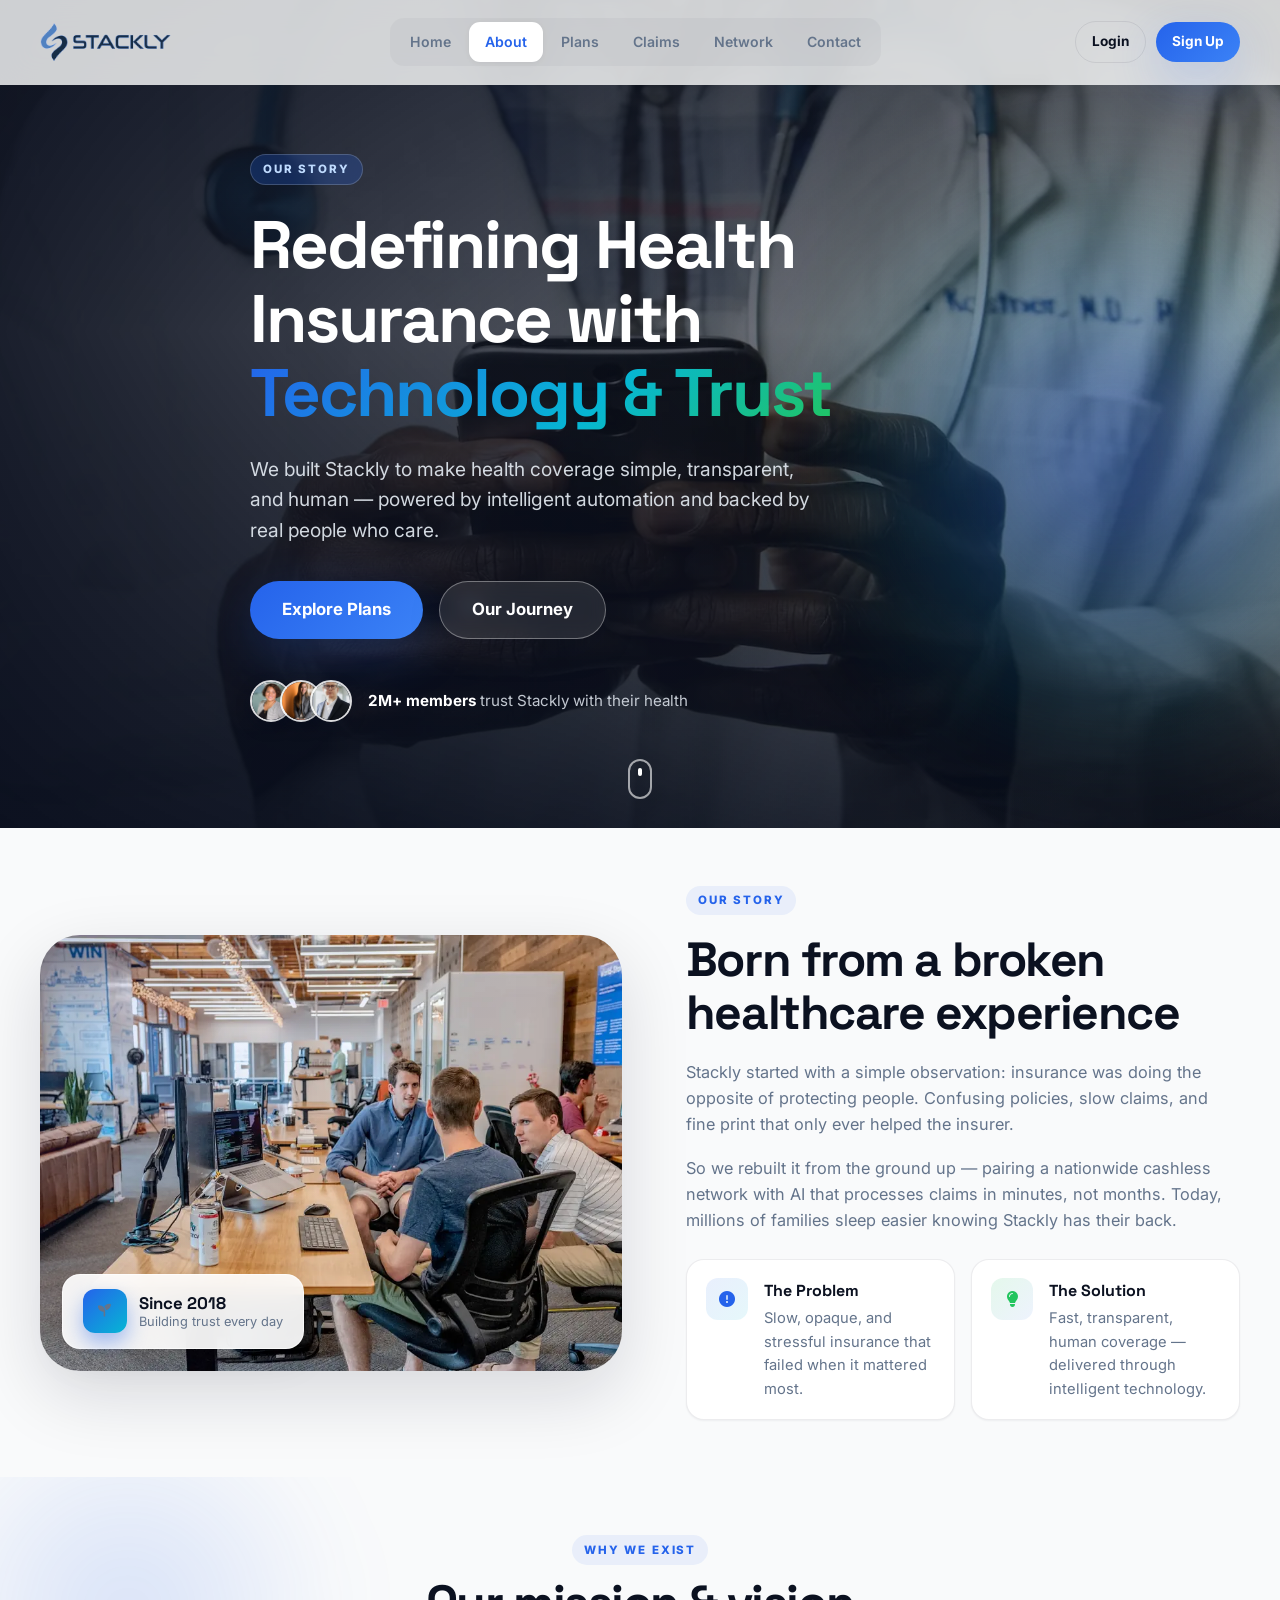
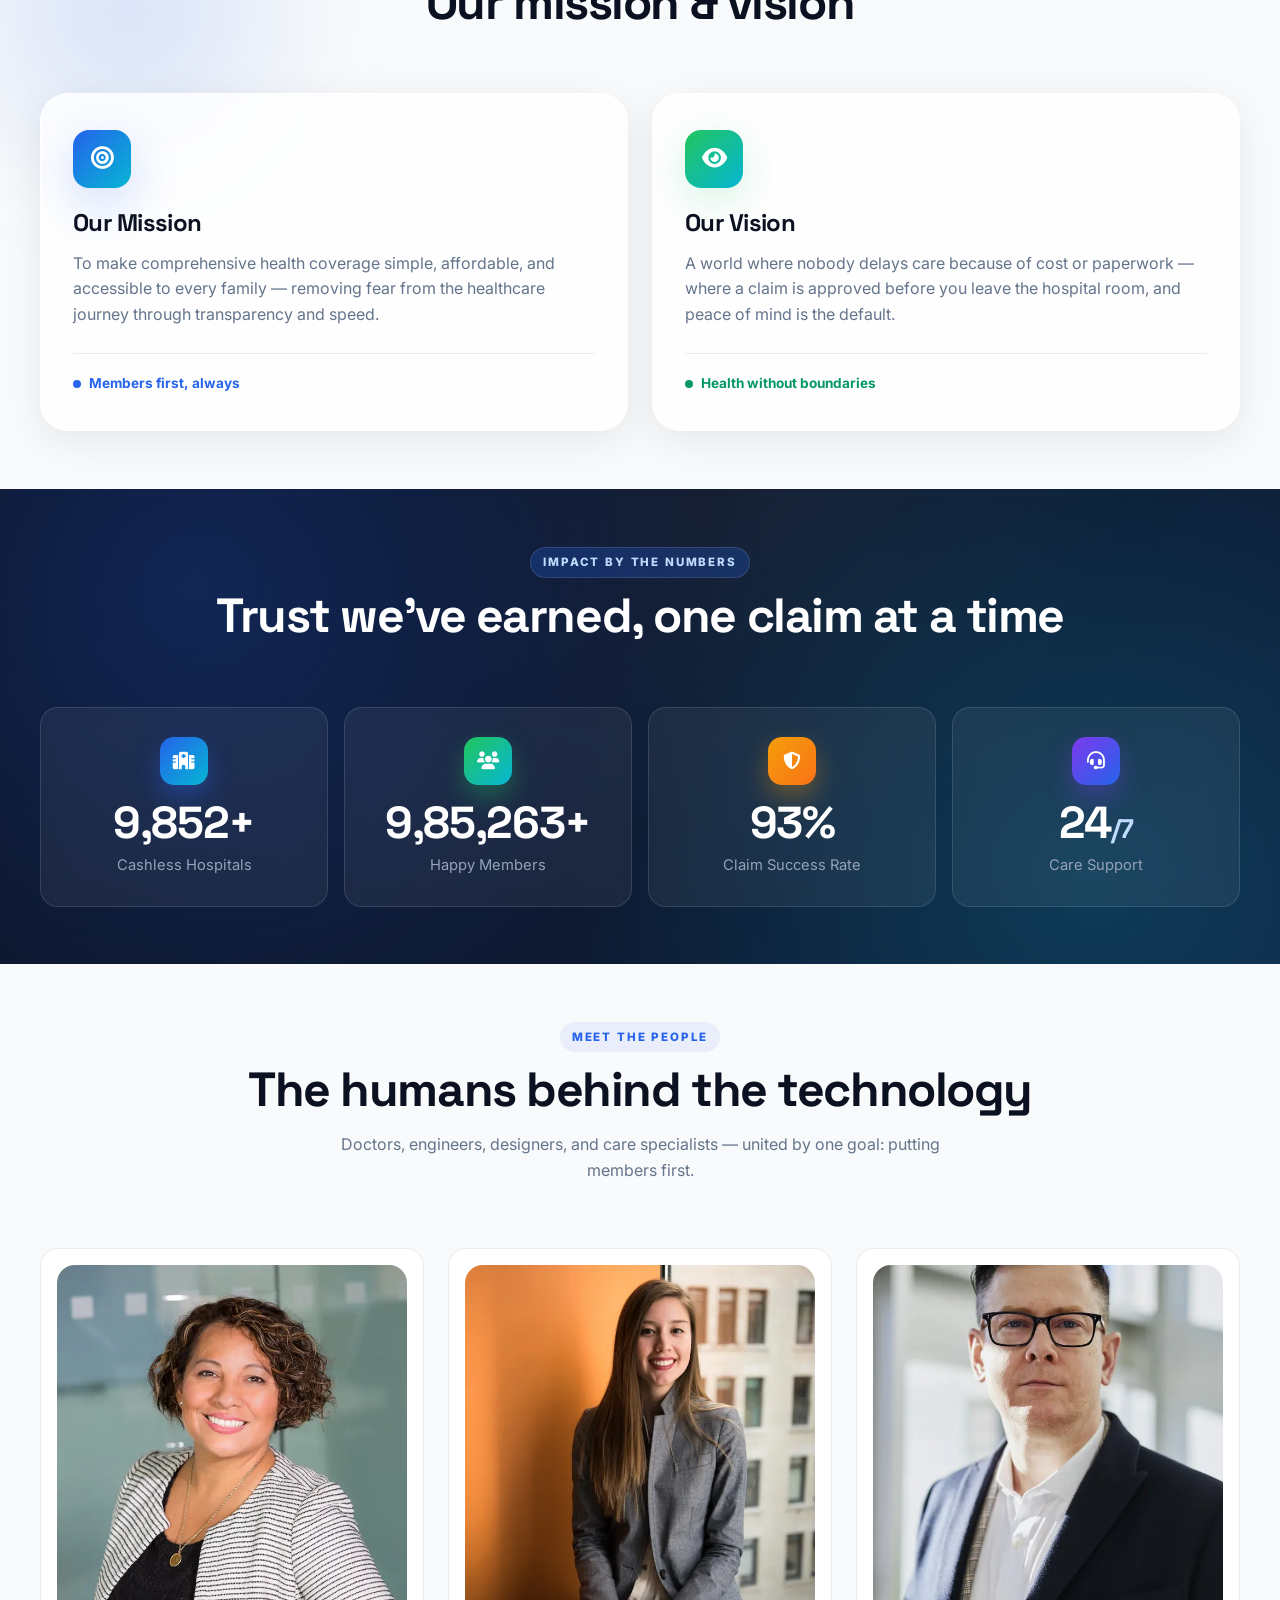
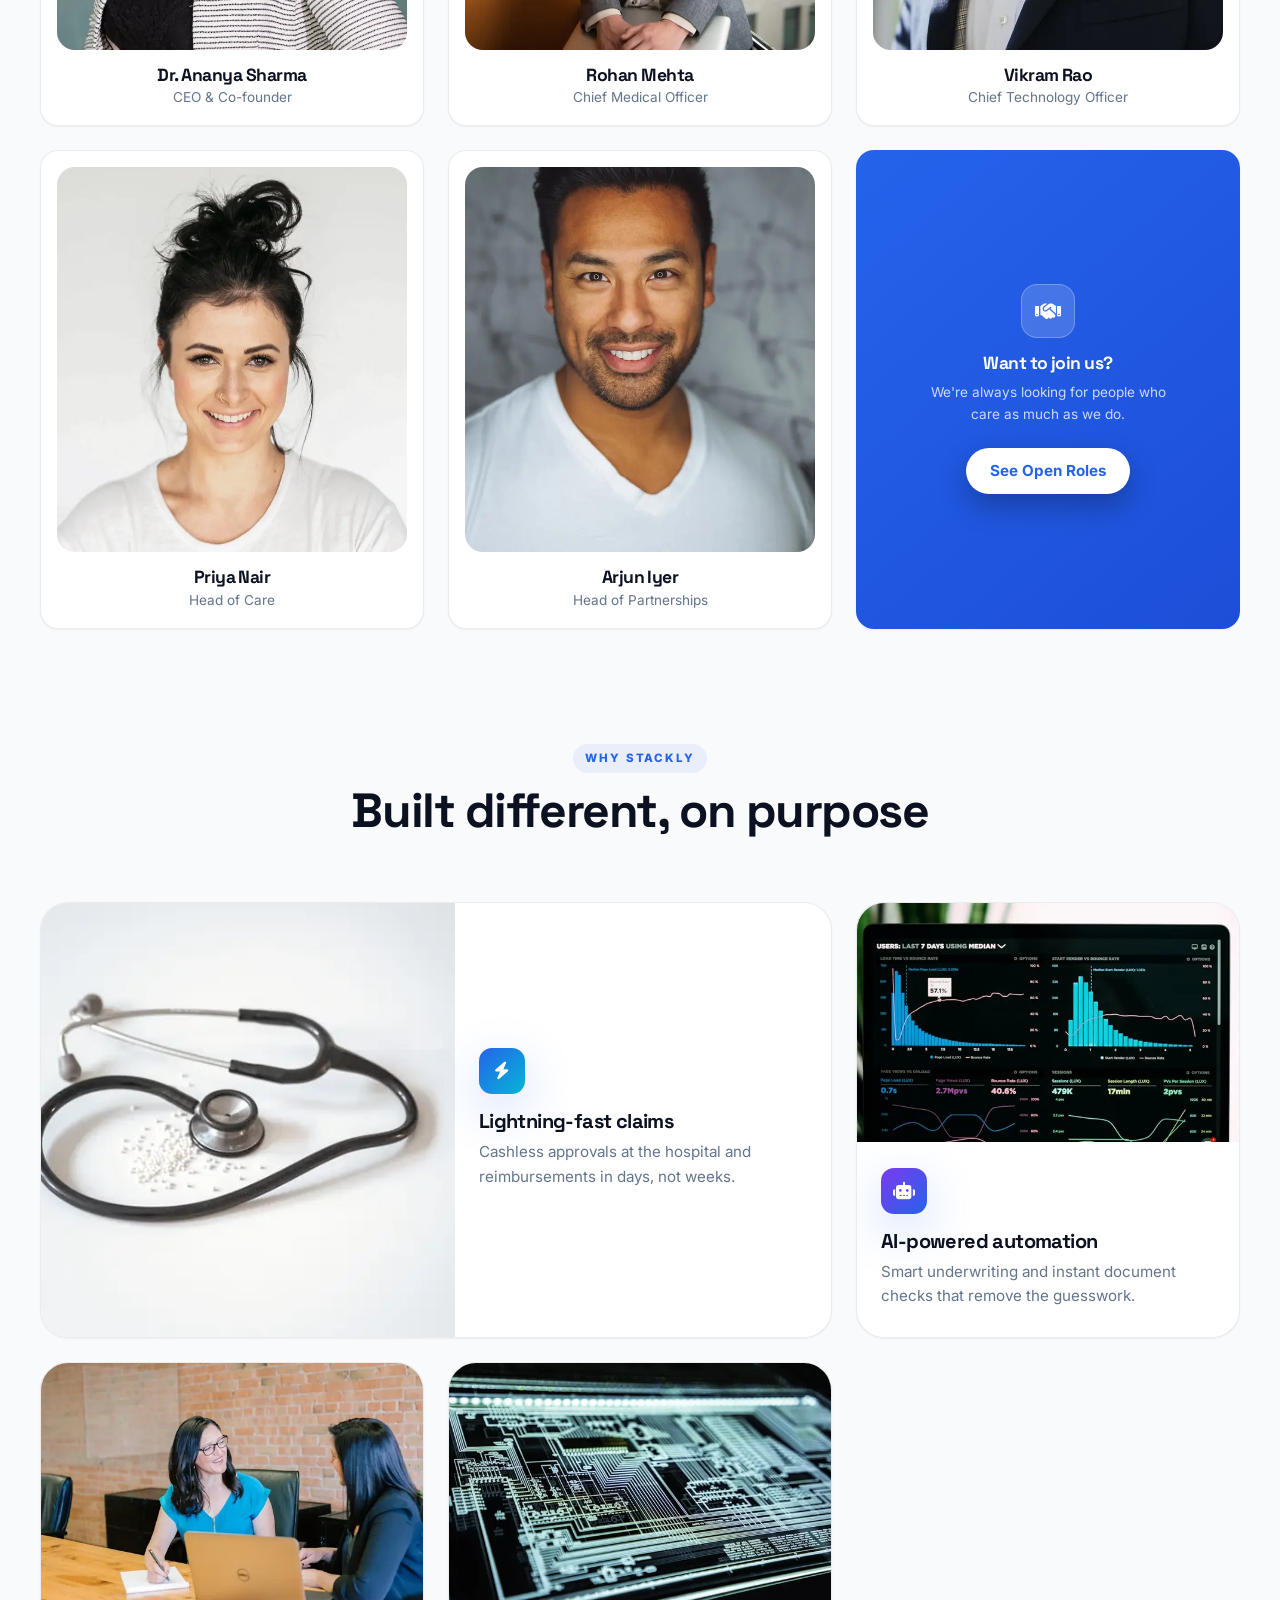
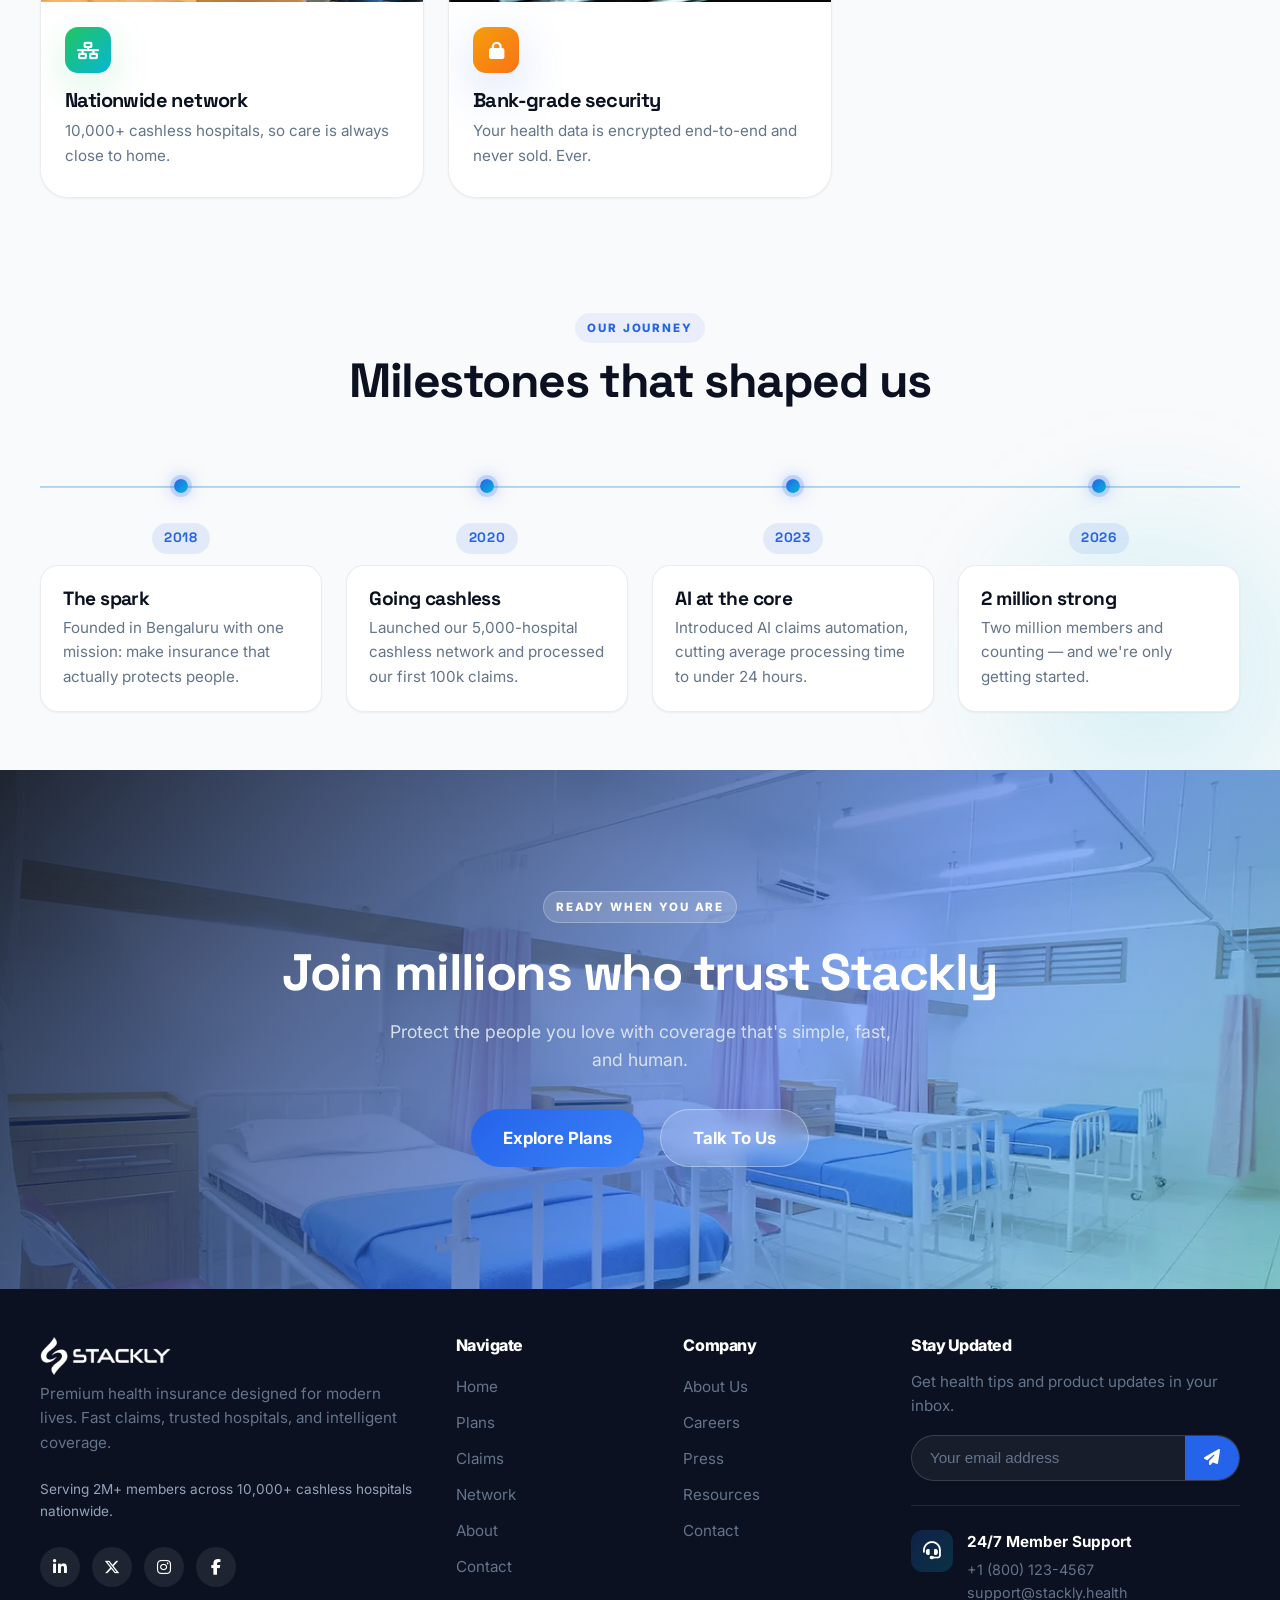
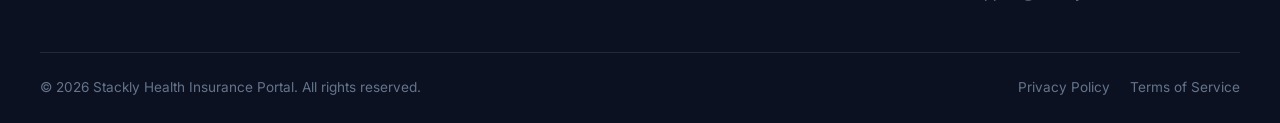
==== about.html @ dc3e5bfe "about page addition" ====
<!DOCTYPE html>
<html lang="en">
<head>
  <meta charset="UTF-8" />
  <meta name="viewport" content="width=device-width, initial-scale=1.0" />
  <meta name="description" content="About Stackly Health Insurance - Our story, mission, and the team redefining health insurance with technology & trust." />
  <title>About Us - Stackly Health Insurance Portal</title>
  <link rel="preconnect" href="https://fonts.googleapis.com" />
  <link rel="preconnect" href="https://fonts.gstatic.com" crossorigin />
  <link href="https://fonts.googleapis.com/css2?family=Inter:wght@400;500;600;700;800&family=Space+Grotesk:wght@500;700&display=swap" rel="stylesheet" />
  <link rel="stylesheet" href="https://cdnjs.cloudflare.com/ajax/libs/font-awesome/6.5.1/css/all.min.css" />
  <link rel="stylesheet" href="styles.css" />
  <noscript><style>.reveal { opacity: 1; transform: none; }</style></noscript>
</head>
<body>
  <svg class="sr-only-svg" aria-hidden="true"><defs><filter id="logoRecolor"><feColorMatrix type="saturate" values="0" result="gray"/><feComponentTransfer result="blue"><feFuncR type="table" tableValues="0.145"/><feFuncG type="table" tableValues="0.388"/><feFuncB type="table" tableValues="0.922"/></feComponentTransfer><feBlend in="gray" in2="blue" mode="multiply" result="tinted"/><feComponentTransfer><feFuncA type="table" tableValues="0 1"/></feComponentTransfer></filter></defs></svg>

  <!-- HEADER -->
  <header class="site-header" id="header">
    <div class="container header-inner">
      <a href="index.html" class="logo" aria-label="Stackly Health home">
        <img class="logo-img" src="assets/images/logo-stackly.webp" alt="Stackly Health" width="1000" height="220" />
      </a>

      <div class="mobile-nav-overlay" id="mobileNavOverlay" aria-hidden="true"></div>

      <nav class="mobile-nav" id="mainNav" aria-label="Primary navigation">
        <div class="mn-header">
          <a href="index.html" class="mn-brand">
            <img class="mn-brand-img" src="assets/images/logo-stackly.webp" alt="Stackly Health" width="1000" height="220" />
          </a>
          <button class="mn-close" id="navClose" aria-label="Close menu"><i class="fa-solid fa-xmark"></i></button>
        </div>
        <div class="mn-body">
          <div class="mn-cta glass">
            <p class="mn-cta-title">Welcome to <strong>Stackly Health</strong></p>
            <p class="mn-cta-sub">Your trusted partner in smart healthcare coverage.</p>
            <div class="mn-cta-btns">
              <a href="login.html" class="btn btn-ghost btn-sm">Login</a>
              <a href="signup.html" class="btn btn-primary btn-sm">Sign Up</a>
            </div>
          </div>
          <div class="mn-section mn-nav-section">
            <span class="mn-section-label">Navigation</span>
            <ul class="mn-nav-list">
              <li><a href="index.html" class="mn-nav-link"><span class="mn-nav-icon"><i class="fa-solid fa-house"></i></span><span class="mn-nav-label">Home</span><i class="fa-solid fa-chevron-right mn-nav-arrow"></i></a></li>
              <li><a href="about.html" class="mn-nav-link active"><span class="mn-nav-icon"><i class="fa-solid fa-people-group"></i></span><span class="mn-nav-label">About</span><i class="fa-solid fa-chevron-right mn-nav-arrow"></i></a></li>
              <li><a href="plans.html" class="mn-nav-link"><span class="mn-nav-icon"><i class="fa-solid fa-gem"></i></span><span class="mn-nav-label">Plans</span><i class="fa-solid fa-chevron-right mn-nav-arrow"></i></a></li>
              <li><a href="claims.html" class="mn-nav-link"><span class="mn-nav-icon"><i class="fa-solid fa-file-lines"></i></span><span class="mn-nav-label">Claims</span><i class="fa-solid fa-chevron-right mn-nav-arrow"></i></a></li>
              <li><a href="network.html" class="mn-nav-link"><span class="mn-nav-icon"><i class="fa-solid fa-hospital"></i></span><span class="mn-nav-label">Network</span><i class="fa-solid fa-chevron-right mn-nav-arrow"></i></a></li>
              <li><a href="contact.html" class="mn-nav-link"><span class="mn-nav-icon"><i class="fa-solid fa-envelope"></i></span><span class="mn-nav-label">Contact</span><i class="fa-solid fa-chevron-right mn-nav-arrow"></i></a></li>
            </ul>
          </div>
          <div class="mn-section">
            <span class="mn-section-label">Quick Actions</span>
            <div class="mn-quick-grid">
              <a href="claims.html" class="mn-quick-pill"><i class="fa-solid fa-file-medical"></i> File a Claim</a>
              <a href="claims.html" class="mn-quick-pill"><i class="fa-solid fa-magnifying-glass-location"></i> Track Claim</a>
              <a href="network.html" class="mn-quick-pill"><i class="fa-solid fa-stethoscope"></i> Find Hospitals</a>
            </div>
          </div>
          <div class="mn-feature">
            <span class="mn-feature-label"><i class="fa-solid fa-shield-heart"></i> Why Stackly</span>
            <div class="mn-feature-inner">
              <div class="mn-feature-stat"><i class="fa-solid fa-hospital"></i><strong>10,000+</strong><span>Cashless Hospitals</span></div>
              <div class="mn-feature-stat"><i class="fa-solid fa-chart-line"></i><strong>98%</strong><span>Claim Success</span></div>
            </div>
          </div>
          <div class="mn-section">
            <span class="mn-section-label">Support</span>
            <div class="mn-support-list">
              <a href="tel:+18001234567" class="mn-support-item"><span class="mn-support-icon"><i class="fa-solid fa-phone"></i></span><div><strong>Call Us</strong><span>+1 (800) 123-4567</span></div></a>
              <a href="mailto:support@stackly.health" class="mn-support-item"><span class="mn-support-icon"><i class="fa-solid fa-envelope"></i></span><div><strong>Email Support</strong><span>support@stackly.health</span></div></a>
            </div>
          </div>
        </div>
        <div class="mn-footer">
          <div class="mn-social">
            <a href="404.html" aria-label="Facebook"><i class="fa-brands fa-facebook-f"></i></a>
            <a href="404.html" aria-label="Twitter"><i class="fa-brands fa-x-twitter"></i></a>
            <a href="404.html" aria-label="LinkedIn"><i class="fa-brands fa-linkedin-in"></i></a>
            <a href="404.html" aria-label="Instagram"><i class="fa-brands fa-instagram"></i></a>
          </div>
          <p>&copy; 2026 Stackly Health. All rights reserved.</p>
        </div>
        <div class="mn-desktop-actions"><a href="login.html" class="btn btn-ghost btn-sm">Login</a><a href="signup.html" class="btn btn-primary btn-sm">Sign Up</a></div>
      </nav>

      <button class="menu-toggle" id="menuToggle" aria-label="Open menu" aria-expanded="false" aria-controls="mainNav">
        <span></span><span></span><span></span>
      </button>
    </div>
  </header>

  <main>
    <!-- 1. HERO -->
    <section class="about-hero" id="about-hero">
      <div class="about-hero-bg" aria-hidden="true">
        <img src="assets/images/about-hero.webp" alt="" width="1600" height="900" />
      </div>
      <div class="about-hero-overlay" aria-hidden="true"></div>
      <div class="about-hero-glow" aria-hidden="true"></div>
      <div class="container about-hero-inner">
        <span class="eyebrow about-hero-eyebrow">Our Story</span>
        <h1 class="reveal">Redefining Health Insurance with <span class="gradient-text">Technology &amp; Trust</span></h1>
        <p class="about-hero-sub reveal" style="--stagger:0.15s">We built Stackly to make health coverage simple, transparent, and human — powered by intelligent automation and backed by real people who care.</p>
        <div class="about-hero-actions reveal" style="--stagger:0.3s">
          <a href="plans.html" class="btn btn-primary btn-lg">Explore Plans</a>
          <a href="#about-story" class="btn btn-glass btn-lg">Our Journey</a>
        </div>
        <div class="about-hero-trust reveal" style="--stagger:0.45s">
          <div class="about-hero-avatars" aria-hidden="true">
            <img src="assets/images/about-team-1.webp" alt="" width="64" height="80" />
            <img src="assets/images/about-team-2.webp" alt="" width="64" height="80" />
            <img src="assets/images/about-team-3.webp" alt="" width="64" height="80" />
          </div>
          <p><strong>2M+ members</strong> trust Stackly with their health</p>
        </div>
      </div>
      <div class="about-hero-scroll" aria-hidden="true"><span></span></div>
    </section>

    <!-- 2. OUR STORY -->
    <section class="about-story" id="about-story">
      <div class="container about-story-grid">
        <div class="about-story-media reveal">
          <div class="about-story-img">
            <img src="assets/images/about-story.webp" alt="The Stackly team collaborating" width="900" height="675" />
          </div>
          <div class="about-story-badge">
            <span class="about-story-badge-icon"><i class="fa-solid fa-seedling"></i></span>
            <div><strong>Since 2018</strong><span>Building trust every day</span></div>
          </div>
        </div>
        <div class="about-story-text">
          <span class="eyebrow reveal">Our Story</span>
          <h2 class="reveal" style="--stagger:0.1s">Born from a broken healthcare experience</h2>
          <p class="reveal" style="--stagger:0.2s">Stackly started with a simple observation: insurance was doing the opposite of protecting people. Confusing policies, slow claims, and fine print that only ever helped the insurer.</p>
          <p class="reveal" style="--stagger:0.3s">So we rebuilt it from the ground up — pairing a nationwide cashless network with AI that processes claims in minutes, not months. Today, millions of families sleep easier knowing Stackly has their back.</p>
          <div class="about-story-points reveal" style="--stagger:0.4s">
            <div class="about-story-point">
              <span class="about-story-point-icon"><i class="fa-solid fa-circle-exclamation"></i></span>
              <div><strong>The Problem</strong><p>Slow, opaque, and stressful insurance that failed when it mattered most.</p></div>
            </div>
            <div class="about-story-point">
              <span class="about-story-point-icon"><i class="fa-solid fa-lightbulb"></i></span>
              <div><strong>The Solution</strong><p>Fast, transparent, human coverage — delivered through intelligent technology.</p></div>
            </div>
          </div>
        </div>
      </div>
    </section>

    <!-- 3. MISSION & VISION -->
    <section class="about-mv" id="about-mv">
      <div class="about-mv-glow" aria-hidden="true"></div>
      <div class="container">
        <div class="section-head reveal">
          <span class="eyebrow">Why We Exist</span>
          <h2>Our mission &amp; vision</h2>
        </div>
        <div class="about-mv-grid">
          <article class="about-mv-card about-mv-mission reveal" style="--stagger:0.1s">
            <span class="about-mv-icon"><i class="fa-solid fa-bullseye"></i></span>
            <h3>Our Mission</h3>
            <p>To make comprehensive health coverage simple, affordable, and accessible to every family — removing fear from the healthcare journey through transparency and speed.</p>
            <div class="about-mv-footer"><span>Members first, always</span></div>
          </article>
          <article class="about-mv-card about-mv-vision reveal" style="--stagger:0.25s">
            <span class="about-mv-icon"><i class="fa-solid fa-eye"></i></span>
            <h3>Our Vision</h3>
            <p>A world where nobody delays care because of cost or paperwork — where a claim is approved before you leave the hospital room, and peace of mind is the default.</p>
            <div class="about-mv-footer"><span>Health without boundaries</span></div>
          </article>
        </div>
      </div>
    </section>

    <!-- 4. TRUST METRICS -->
    <section class="about-stats" id="about-stats">
      <div class="about-stats-pattern" aria-hidden="true"></div>
      <div class="container">
        <div class="section-head reveal">
          <span class="eyebrow">Impact By The Numbers</span>
          <h2>Trust we've earned, one claim at a time</h2>
        </div>
        <div class="about-stats-grid">
          <div class="about-stat reveal" style="--stagger:0.1s">
            <span class="about-stat-icon"><i class="fa-solid fa-hospital"></i></span>
            <strong><span class="about-stat-num" data-target="10000">0</span>+</strong>
            <p>Cashless Hospitals</p>
          </div>
          <div class="about-stat reveal" style="--stagger:0.2s">
            <span class="about-stat-icon"><i class="fa-solid fa-users"></i></span>
            <strong><span class="about-stat-num" data-target="1000000">0</span>+</strong>
            <p>Happy Members</p>
          </div>
          <div class="about-stat reveal" style="--stagger:0.3s">
            <span class="about-stat-icon"><i class="fa-solid fa-shield-halved"></i></span>
            <strong><span class="about-stat-num" data-target="95">0</span>%</strong>
            <p>Claim Success Rate</p>
          </div>
          <div class="about-stat reveal" style="--stagger:0.4s">
            <span class="about-stat-icon"><i class="fa-solid fa-headset"></i></span>
            <strong>24<span class="about-stat-suffix">/7</span></strong>
            <p>Care Support</p>
          </div>
        </div>
      </div>
    </section>

    <!-- 5. OUR TEAM -->
    <section class="about-team" id="about-team">
      <div class="container">
        <div class="section-head reveal">
          <span class="eyebrow">Meet The People</span>
          <h2>The humans behind the technology</h2>
          <p>Doctors, engineers, designers, and care specialists — united by one goal: putting members first.</p>
        </div>
        <div class="about-team-grid">
          <article class="about-team-card reveal" style="--stagger:0.05s">
            <div class="about-team-photo"><img src="assets/images/about-team-1.webp" alt="Dr. Ananya Sharma, CEO & Co-founder" width="640" height="800" /><div class="about-team-overlay"><span class="about-team-social"><i class="fa-brands fa-linkedin-in"></i></span></div></div>
            <h3>Dr. Ananya Sharma</h3>
            <p>CEO &amp; Co-founder</p>
          </article>
          <article class="about-team-card reveal" style="--stagger:0.12s">
            <div class="about-team-photo"><img src="assets/images/about-team-2.webp" alt="Rohan Mehta, Chief Medical Officer" width="640" height="800" /><div class="about-team-overlay"><span class="about-team-social"><i class="fa-brands fa-linkedin-in"></i></span></div></div>
            <h3>Rohan Mehta</h3>
            <p>Chief Medical Officer</p>
          </article>
          <article class="about-team-card reveal" style="--stagger:0.19s">
            <div class="about-team-photo"><img src="assets/images/about-team-3.webp" alt="Vikram Rao, Chief Technology Officer" width="640" height="800" /><div class="about-team-overlay"><span class="about-team-social"><i class="fa-brands fa-linkedin-in"></i></span></div></div>
            <h3>Vikram Rao</h3>
            <p>Chief Technology Officer</p>
          </article>
          <article class="about-team-card reveal" style="--stagger:0.26s">
            <div class="about-team-photo"><img src="assets/images/about-team-4.webp" alt="Priya Nair, Head of Care" width="640" height="800" /><div class="about-team-overlay"><span class="about-team-social"><i class="fa-brands fa-linkedin-in"></i></span></div></div>
            <h3>Priya Nair</h3>
            <p>Head of Care</p>
          </article>
          <article class="about-team-card reveal" style="--stagger:0.33s">
            <div class="about-team-photo"><img src="assets/images/about-team-5.webp" alt="Arjun Iyer, Head of Partnerships" width="640" height="800" /><div class="about-team-overlay"><span class="about-team-social"><i class="fa-brands fa-linkedin-in"></i></span></div></div>
            <h3>Arjun Iyer</h3>
            <p>Head of Partnerships</p>
          </article>
          <article class="about-team-card about-team-card-cta reveal" style="--stagger:0.4s">
            <div class="about-team-cta-inner">
              <span class="about-team-cta-icon"><i class="fa-solid fa-handshake"></i></span>
              <h3>Want to join us?</h3>
              <p>We're always looking for people who care as much as we do.</p>
              <a href="contact.html" class="btn btn-primary">See Open Roles</a>
            </div>
          </article>
        </div>
      </div>
    </section>

    <!-- 6. WHY STACKLY -->
    <section class="about-why" id="about-why">
      <div class="container">
        <div class="section-head reveal">
          <span class="eyebrow">Why Stackly</span>
          <h2>Built different, on purpose</h2>
        </div>
        <div class="about-why-grid">
          <article class="about-why-card about-why-feature reveal" style="--stagger:0.05s">
            <div class="about-why-media"><img src="assets/images/about-why-1.webp" alt="Doctor reviewing a patient's claim" width="640" height="480" /></div>
            <div class="about-why-body">
              <span class="about-why-icon"><i class="fa-solid fa-bolt"></i></span>
              <h3>Lightning-fast claims</h3>
              <p>Cashless approvals at the hospital and reimbursements in days, not weeks.</p>
            </div>
          </article>
          <article class="about-why-card reveal" style="--stagger:0.15s">
            <div class="about-why-media"><img src="assets/images/about-why-2.webp" alt="AI analytics dashboard" width="640" height="480" /></div>
            <div class="about-why-body">
              <span class="about-why-icon"><i class="fa-solid fa-robot"></i></span>
              <h3>AI-powered automation</h3>
              <p>Smart underwriting and instant document checks that remove the guesswork.</p>
            </div>
          </article>
          <article class="about-why-card reveal" style="--stagger:0.25s">
            <div class="about-why-media"><img src="assets/images/about-why-3.webp" alt="Support team assisting a member" width="640" height="480" /></div>
            <div class="about-why-body">
              <span class="about-why-icon"><i class="fa-solid fa-network-wired"></i></span>
              <h3>Nationwide network</h3>
              <p>10,000+ cashless hospitals, so care is always close to home.</p>
            </div>
          </article>
          <article class="about-why-card reveal" style="--stagger:0.35s">
            <div class="about-why-media"><img src="assets/images/about-why-4.webp" alt="Secure digital protection" width="640" height="480" /></div>
            <div class="about-why-body">
              <span class="about-why-icon"><i class="fa-solid fa-lock"></i></span>
              <h3>Bank-grade security</h3>
              <p>Your health data is encrypted end-to-end and never sold. Ever.</p>
            </div>
          </article>
        </div>
      </div>
    </section>

    <!-- 7. OUR JOURNEY -->
    <section class="about-journey" id="about-journey">
      <div class="about-journey-glow" aria-hidden="true"></div>
      <div class="container">
        <div class="section-head reveal">
          <span class="eyebrow">Our Journey</span>
          <h2>Milestones that shaped us</h2>
        </div>
        <div class="about-journey-track" id="aboutJourneyTrack">
          <div class="about-journey-item reveal" style="--stagger:0.05s">
            <span class="about-journey-year">2018</span>
            <div class="about-journey-dot"></div>
            <div class="about-journey-card">
              <h3>The spark</h3>
              <p>Founded in Bengaluru with one mission: make insurance that actually protects people.</p>
            </div>
          </div>
          <div class="about-journey-item reveal" style="--stagger:0.15s">
            <span class="about-journey-year">2020</span>
            <div class="about-journey-dot"></div>
            <div class="about-journey-card">
              <h3>Going cashless</h3>
              <p>Launched our 5,000-hospital cashless network and processed our first 100k claims.</p>
            </div>
          </div>
          <div class="about-journey-item reveal" style="--stagger:0.25s">
            <span class="about-journey-year">2023</span>
            <div class="about-journey-dot"></div>
            <div class="about-journey-card">
              <h3>AI at the core</h3>
              <p>Introduced AI claims automation, cutting average processing time to under 24 hours.</p>
            </div>
          </div>
          <div class="about-journey-item reveal" style="--stagger:0.35s">
            <span class="about-journey-year">2026</span>
            <div class="about-journey-dot"></div>
            <div class="about-journey-card">
              <h3>2 million strong</h3>
              <p>Two million members and counting — and we're only getting started.</p>
            </div>
          </div>
        </div>
      </div>
    </section>

    <!-- 8. FINAL CTA -->
    <section class="about-cta" id="about-cta">
      <div class="about-cta-bg" aria-hidden="true"><img src="assets/images/about-cta.webp" alt="" width="1400" height="850" /></div>
      <div class="about-cta-overlay" aria-hidden="true"></div>
      <div class="container about-cta-inner reveal">
        <span class="eyebrow about-cta-eyebrow">Ready When You Are</span>
        <h2>Join millions who trust Stackly</h2>
        <p>Protect the people you love with coverage that's simple, fast, and human.</p>
        <div class="about-cta-actions">
          <a href="plans.html" class="btn btn-primary btn-lg">Explore Plans</a>
          <a href="contact.html" class="btn btn-glass btn-lg">Talk To Us</a>
        </div>
      </div>
    </section>
  </main>

  <!-- FOOTER -->
  <footer class="site-footer" id="footer">
    <div class="container">
      <div class="footer-grid">
        <div class="footer-brand">
          <a href="index.html" class="logo">
            <img class="logo-img" src="assets/images/logo-stackly.webp" alt="Stackly Health" width="1000" height="220" />
          </a>
          <p>Premium health insurance designed for modern lives. Fast claims, trusted hospitals, and intelligent coverage.</p>
          <p class="footer-tagline">Serving 2M+ members across 10,000+ cashless hospitals nationwide.</p>
          <div class="socials">
            <a href="404.html" aria-label="LinkedIn"><i class="fa-brands fa-linkedin-in"></i></a>
            <a href="404.html" aria-label="Twitter"><i class="fa-brands fa-x-twitter"></i></a>
            <a href="404.html" aria-label="Instagram"><i class="fa-brands fa-instagram"></i></a>
            <a href="404.html" aria-label="Facebook"><i class="fa-brands fa-facebook-f"></i></a>
          </div>
        </div>
                <div class="footer-links">
          <h4>Navigate</h4>
          <ul>
            <li><a href="index.html">Home</a></li>
            <li><a href="plans.html">Plans</a></li>
            <li><a href="claims.html">Claims</a></li>
            <li><a href="network.html">Network</a></li>
            <li><a href="about.html">About</a></li>
            <li><a href="contact.html">Contact</a></li>
          </ul>
        </div>
                <div class="footer-links">
          <h4>Company</h4>
          <ul>
            <li><a href="about.html">About Us</a></li>
            <li><a href="404.html">Careers</a></li>
            <li><a href="404.html">Press</a></li>
            <li><a href="404.html">Resources</a></li>
            <li><a href="404.html">Contact</a></li>
          </ul>
        </div>
        <div class="footer-newsletter">
          <h4>Stay Updated</h4>
          <p>Get health tips and product updates in your inbox.</p>
                    <form class="newsletter-form" id="newsletterForm" novalidate>
            <input type="email" placeholder="Your email address" required aria-label="Email address" />
            <button type="submit" aria-label="Subscribe"><i class="fa-solid fa-paper-plane"></i></button>
          </form>
          <p class="newsletter-success" id="newsletterSuccess"></p>
          <div class="footer-news-extra">
            <div class="footer-support">
              <span class="fs-icon"><i class="fa-solid fa-headset"></i></span>
              <div>
                <strong>24/7 Member Support</strong>
                <a href="tel:+18001234567">+1 (800) 123-4567</a>
                <a href="mailto:support@stackly.health">support@stackly.health</a>
              </div>
            </div>
          </div>
        </div>
      </div>
      <div class="footer-bottom">
        <p>&copy; 2026 Stackly Health Insurance Portal. All rights reserved.</p>
        <div class="legal-links">
          <a href="#">Privacy Policy</a>
          <a href="#">Terms of Service</a>
        </div>
      </div>
    </div>
  </footer>

  <script src="script.js"></script>
</body>
</html>
---- styles.css ----
/* ===== Variables ===== */
:root {
  --primary: #2563EB;
  --primary-light: #3B82F6;
  --primary-dark: #1D4ED8;
  --accent: #22C55E;
  --accent-light: #4ADE80;
  --dark: #0B1120;
  --dark-900: #0F172A;
  --dark-800: #1E293B;
  --bg: #F9FAFB;
  --surface: #FFFFFF;
  --text: #0B1120;
  --text-muted: #64748B;
  --text-light: #94A3B8;
  --border: rgba(15, 23, 42, 0.08);
  --border-light: rgba(255, 255, 255, 0.2);

  --font-heading: 'Space Grotesk', 'Inter', system-ui, sans-serif;
  --font-body: 'Inter', system-ui, -apple-system, BlinkMacSystemFont, sans-serif;

  --radius-sm: 10px;
  --radius: 18px;
  --radius-lg: 28px;
  --radius-xl: 40px;

  --shadow-sm: 0 1px 2px rgba(11, 17, 32, 0.05);
  --shadow: 0 10px 40px rgba(11, 17, 32, 0.08);
  --shadow-lg: 0 24px 70px rgba(11, 17, 32, 0.14);
  --shadow-blue: 0 16px 50px rgba(37, 99, 235, 0.22);
  --shadow-green: 0 12px 40px rgba(34, 197, 94, 0.18);

  --transition: 0.35s cubic-bezier(0.4, 0, 0.2, 1);
  --transition-slow: 0.6s cubic-bezier(0.4, 0, 0.2, 1);
}

/* ===== Reset ===== */
*, *::before, *::after { box-sizing: border-box; margin: 0; padding: 0; }
html { scroll-behavior: smooth; overflow-x: hidden; }
body {
  font-family: var(--font-body);
  color: var(--text);
  background: var(--bg);
  line-height: 1.6;
  overflow-x: hidden;
  -webkit-font-smoothing: antialiased;
}
img, picture, video, svg { display: block; max-width: 100%; height: auto; }
a { color: inherit; text-decoration: none; }
ul, ol { list-style: none; }
button { font: inherit; cursor: pointer; border: none; background: none; }

/* ===== Typography ===== */
h1, h2, h3, h4 {
  font-family: var(--font-heading);
  font-weight: 700;
  line-height: 1.1;
  letter-spacing: -0.03em;
}
h1 { font-size: clamp(2.5rem, 7vw, 5rem); }
h2 { font-size: clamp(1.9rem, 4.5vw, 3rem); }
h3 { font-size: clamp(1.15rem, 2.2vw, 1.4rem); }
p { color: var(--text-muted); max-width: 60ch; }

.gradient-text {
  background: linear-gradient(135deg, var(--primary) 0%, #06B6D4 60%, var(--accent) 100%);
  -webkit-background-clip: text;
  background-clip: text;
  -webkit-text-fill-color: transparent;
}

/* ===== Layout ===== */
.container {
  width: 100%;
  max-width: 1280px;
  margin-inline: auto;
  padding-inline: clamp(1rem, 4vw, 2.5rem);
}
section { padding-block: clamp(2.5rem, 4.5vw, 4rem); position: relative; }
.section-head { text-align: center; margin-bottom: clamp(2.5rem, 5vw, 4rem); }
.section-head h2 { margin: 0.75rem auto 1rem; }
.section-head p { margin-inline: auto; font-size: clamp(1rem, 1.2vw, 1.125rem); }
.eyebrow {
  display: inline-block;
  font-size: 0.72rem;
  font-weight: 800;
  text-transform: uppercase;
  letter-spacing: 0.16em;
  color: var(--primary);
  background: rgba(37, 99, 235, 0.08);
  padding: 0.35rem 0.75rem;
  border-radius: 999px;
}

/* ===== Buttons ===== */
.btn {
  display: inline-flex;
  align-items: center;
  justify-content: center;
  gap: 0.5rem;
  padding: 0.7rem 1.5rem;
  border-radius: 999px;
  font-weight: 700;
  font-size: 0.95rem;
  transition: transform var(--transition), box-shadow var(--transition), background var(--transition), color var(--transition), border-color var(--transition);
}
.btn:hover { transform: translateY(-2px); }
.btn-lg { padding: 0.9rem 2rem; font-size: 1.05rem; }
.btn-block { width: 100%; }
.btn-sm { padding: 0.55rem 1rem; font-size: 0.85rem; }

.btn-primary {
  background: linear-gradient(135deg, var(--primary) 0%, var(--primary-light) 100%);
  color: #fff;
  box-shadow: var(--shadow-blue);
}
.btn-primary:hover { box-shadow: 0 14px 40px rgba(37, 99, 235, 0.35); }

.btn-secondary {
  background: var(--dark);
  color: #fff;
}
.btn-secondary:hover { background: var(--dark-800); }

.btn-ghost {
  border: 1.5px solid var(--border);
  color: var(--text);
  background: transparent;
}
.btn-ghost:hover { border-color: var(--primary); color: var(--primary); }

.btn-glass {
  background: rgba(255, 255, 255, 0.85);
  backdrop-filter: blur(10px);
  color: var(--text);
  border: 1px solid rgba(255, 255, 255, 0.5);
  box-shadow: var(--shadow);
}
.btn-glass:hover { background: #fff; }

/* ===== Visually hidden (SVG helper) ===== */
.sr-only-svg { position: absolute; width: 0; height: 0; }

/* ===== Glass card utility ===== */
.glass {
  background: rgba(255, 255, 255, 0.78);
  backdrop-filter: blur(18px);
  -webkit-backdrop-filter: blur(18px);
  border: 1px solid rgba(255, 255, 255, 0.6);
  box-shadow: var(--shadow);
}

/* ===== Header ===== */
.site-header {
  position: fixed;
  inset: 0 0 auto 0;
  z-index: 1000;
  background: rgba(249, 250, 251, 0.82);
  backdrop-filter: blur(16px);
  -webkit-backdrop-filter: blur(16px);
  border-bottom: 1px solid transparent;
  transition: background var(--transition), box-shadow var(--transition), border-color var(--transition), box-shadow 0.4s ease;
}
.site-header.scrolled {
  background: rgba(255, 255, 255, 0.96);
  box-shadow: 0 4px 30px rgba(11, 17, 32, 0.06);
  border-bottom-color: var(--border);
}
.header-inner {
  display: flex;
  align-items: center;
  justify-content: space-between;
  height: 72px;
  gap: 1.5rem;
}
.logo {
  display: inline-flex;
  align-items: center;
  transition: transform 0.4s cubic-bezier(0.34, 1.56, 0.64, 1);
  flex-shrink: 0;
  position: relative;
}
.logo:hover { transform: scale(1.04); }

.logo-img {
  height: 32px;
  width: auto;
  max-width: 100%;
  object-fit: contain;
  display: block;
  filter: url(#logoRecolor);
  transition: filter 0.4s ease, transform 0.4s ease;
  animation: logoReveal 0.8s cubic-bezier(0.4, 0, 0.2, 1) both;
}
.logo:hover .logo-img {
  transform: translateY(-1px);
}
@keyframes logoReveal {
  from { opacity: 0; transform: translateX(-8px) scale(0.96); }
  to { opacity: 1; transform: translateX(0) scale(1); }
}

@media (min-width: 1024px) {
  .logo-img { height: 38px; }
}
.footer-brand .logo-img {
  height: 32px;
  opacity: 0.95;
  filter: brightness(10);
}
@media (min-width: 1024px) {
  .footer-brand .logo-img { height: 38px; }
}

/* Hamburger Toggle */
.menu-toggle {
  width: 44px;
  height: 44px;
  display: flex;
  flex-direction: column;
  justify-content: center;
  align-items: center;
  gap: 5px;
  z-index: 1002;
  border-radius: 12px;
  transition: background 0.3s ease;
}
.menu-toggle:hover { background: rgba(11, 17, 32, 0.04); }
.menu-toggle span {
  display: block; width: 22px; height: 2px; background: var(--text); border-radius: 2px;
  transition: transform var(--transition), opacity var(--transition);
}
.menu-toggle.active span:nth-child(1) { transform: translateY(7px) rotate(45deg); }
.menu-toggle.active span:nth-child(2) { opacity: 0; }
.menu-toggle.active span:nth-child(3) { transform: translateY(-7px) rotate(-45deg); }
.menu-toggle.active { opacity: 0; pointer-events: none; }

/* ===== Mobile Nav Overlay ===== */
.mobile-nav-overlay {
  position: fixed;
  inset: 0;
  background: rgba(11, 17, 32, 0.5);
  backdrop-filter: blur(4px);
  -webkit-backdrop-filter: blur(4px);
  z-index: 1050;
  opacity: 0;
  visibility: hidden;
  transition: opacity 0.3s ease, visibility 0.3s ease;
}
.mobile-nav-overlay.active {
  opacity: 1;
  visibility: visible;
}

/* ===== Mobile Nav Panel ===== */
.mobile-nav {
  position: fixed;
  top: 0;
  right: 0;
  width: min(100%, 420px);
  height: 100vh;
  height: 100dvh;
  background: rgba(255, 255, 255, 0.97);
  backdrop-filter: blur(24px);
  -webkit-backdrop-filter: blur(24px);
  box-shadow: -20px 0 60px rgba(11, 17, 32, 0.2);
  z-index: 1051;
  display: flex;
  flex-direction: column;
  transform: translateX(100%);
  transition: transform 0.4s cubic-bezier(0.22, 1, 0.36, 1);
  overflow: hidden;
}
.mobile-nav.open { transform: translateX(0); }

/* Nav Header */
.mn-header {
  display: flex;
  align-items: center;
  justify-content: space-between;
  padding: 1.25rem 1.5rem;
  border-bottom: 1px solid var(--border);
  flex-shrink: 0;
  animation: mnSlideIn 0.35s cubic-bezier(0.4, 0, 0.2, 1) both;
}
.mn-brand {
  display: inline-flex;
  align-items: center;
  transition: transform 0.3s ease;
  position: relative;
}
.mn-brand:hover { transform: scale(1.04); }
.mn-brand-img {
  height: 30px;
  width: auto;
  object-fit: contain;
  filter: url(#logoRecolor);
  transition: filter 0.4s ease;
}
.mn-close {
  width: 40px;
  height: 40px;
  display: grid;
  place-items: center;
  border-radius: 12px;
  font-size: 1.15rem;
  color: var(--text-muted);
  transition: background var(--transition), color var(--transition), transform 0.3s ease;
}
.mn-close:hover { background: rgba(11, 17, 32, 0.05); color: var(--text); transform: rotate(90deg); }

/* Nav Body (scrollable) */
.mn-body {
  flex: 1;
  overflow-y: auto;
  overscroll-behavior: contain;
  padding: 1.25rem 1.5rem 1.5rem;
  display: flex;
  flex-direction: column;
  gap: 1.5rem;
  -webkit-overflow-scrolling: touch;
}

/* Staggered entrance animations */
.mobile-nav.open .mn-header { animation: mnSlideIn 0.35s cubic-bezier(0.4, 0, 0.2, 1) both; }
.mobile-nav.open .mn-cta { animation: mnFadeUp 0.4s cubic-bezier(0.4, 0, 0.2, 1) 0.08s both; }
.mobile-nav.open .mn-section:nth-child(2) { animation: mnFadeUp 0.4s cubic-bezier(0.4, 0, 0.2, 1) 0.14s both; }
.mobile-nav.open .mn-section:nth-child(3) { animation: mnFadeUp 0.4s cubic-bezier(0.4, 0, 0.2, 1) 0.2s both; }
.mobile-nav.open .mn-feature { animation: mnFadeUp 0.4s cubic-bezier(0.4, 0, 0.2, 1) 0.26s both; }
.mobile-nav.open .mn-section:nth-child(5) { animation: mnFadeUp 0.4s cubic-bezier(0.4, 0, 0.2, 1) 0.32s both; }
.mobile-nav.open .mn-footer { animation: mnFadeUp 0.4s cubic-bezier(0.4, 0, 0.2, 1) 0.38s both; }

@keyframes mnSlideIn {
  from { opacity: 0; transform: translateX(20px); }
  to { opacity: 1; transform: translateX(0); }
}
@keyframes mnFadeUp {
  from { opacity: 0; transform: translateY(16px); }
  to { opacity: 1; transform: translateY(0); }
}

/* CTA Block */
.mn-cta {
  background: linear-gradient(135deg, rgba(37, 99, 235, 0.06), rgba(6, 182, 212, 0.04));
  border: 1px solid rgba(37, 99, 235, 0.1);
  border-radius: var(--radius);
  padding: 1.25rem;
}
.mn-cta-title {
  font-size: 0.92rem;
  color: var(--text);
  margin-bottom: 0.25rem;
  font-weight: 500;
}
.mn-cta-title strong { font-weight: 800; }
.mn-cta-sub {
  font-size: 0.8rem;
  color: var(--text-muted);
  margin-bottom: 1rem;
  line-height: 1.5;
}
.mn-cta-btns { display: flex; gap: 0.65rem; }
.mn-cta-btns .btn { flex: 1; }

/* Section Label */
.mn-section { display: flex; flex-direction: column; gap: 0.65rem; }
.mn-section-label {
  font-size: 0.68rem;
  font-weight: 800;
  text-transform: uppercase;
  letter-spacing: 0.12em;
  color: var(--text-light);
  padding-left: 0.25rem;
}

/* Nav List */
.mn-nav-list {
  display: flex;
  flex-direction: column;
  gap: 4px;
}
.mn-nav-link {
  display: flex;
  align-items: center;
  gap: 0.85rem;
  padding: 0.75rem 0.85rem;
  border-radius: 14px;
  font-weight: 600;
  font-size: 0.92rem;
  color: var(--text-muted);
  transition: background var(--transition), color var(--transition);
}
.mn-nav-link:hover { background: rgba(37, 99, 235, 0.05); color: var(--text); }
.mn-nav-link.active { background: rgba(37, 99, 235, 0.08); color: var(--primary); }
.mn-nav-icon {
  width: 36px;
  height: 36px;
  display: grid;
  place-items: center;
  border-radius: 10px;
  background: rgba(15, 23, 42, 0.04);
  font-size: 0.82rem;
  color: var(--text-light);
  flex-shrink: 0;
  transition: background var(--transition), color var(--transition), transform 0.3s cubic-bezier(0.34, 1.56, 0.64, 1);
}
.mn-nav-link:hover .mn-nav-icon { background: rgba(37, 99, 235, 0.08); color: var(--primary); transform: scale(1.08); }
.mn-nav-link.active .mn-nav-icon { background: rgba(37, 99, 235, 0.12); color: var(--primary); }
.mn-nav-label { flex: 1; }
.mn-nav-arrow {
  font-size: 0.65rem;
  color: var(--text-light);
  opacity: 0;
  transform: translateX(-4px);
  transition: opacity 0.25s ease, transform 0.25s ease;
}
.mn-nav-link:hover .mn-nav-arrow,
.mn-nav-link.active .mn-nav-arrow {
  opacity: 1;
  transform: translateX(0);
}

/* Quick Actions */
.mn-quick-grid {
  display: grid;
  grid-template-columns: 1fr 1fr;
  gap: 0.5rem;
}
.mn-quick-pill {
  display: flex;
  align-items: center;
  gap: 0.5rem;
  padding: 0.65rem 0.85rem;
  background: var(--surface);
  border: 1px solid var(--border);
  border-radius: 12px;
  font-size: 0.78rem;
  font-weight: 600;
  color: var(--text-muted);
  transition: border-color var(--transition), color var(--transition), box-shadow var(--transition);
}
.mn-quick-pill:hover {
  border-color: var(--primary);
  color: var(--primary);
  box-shadow: 0 2px 8px rgba(37, 99, 235, 0.08);
}
.mn-quick-pill i { font-size: 0.82rem; }
.mn-quick-pill:nth-child(3) { grid-column: span 2; }

/* Feature Block */
.mn-feature {
  position: relative;
  background:
    radial-gradient(circle at 0% 100%, rgba(6, 182, 212, 0.35), transparent 55%),
    linear-gradient(135deg, #0B1120 0%, #101B34 60%, #0d1b2e 100%);
  border: 1px solid rgba(255, 255, 255, 0.1);
  border-radius: var(--radius);
  padding: 1.4rem 1.25rem;
  color: #fff;
  position: relative;
  overflow: hidden;
  box-shadow: 0 12px 32px rgba(11, 17, 32, 0.25);
}
.mn-feature::after {
  content: '';
  position: absolute;
  inset: 0 auto auto 0;
  width: 100%;
  height: 3px;
  background: linear-gradient(90deg, var(--primary-light), #06B6D4, var(--accent));
}
.mn-feature-label {
  display: inline-flex;
  align-items: center;
  gap: 0.45rem;
  font-size: 0.68rem;
  font-weight: 800;
  text-transform: uppercase;
  letter-spacing: 0.14em;
  color: rgba(255, 255, 255, 0.7);
  margin-bottom: 1rem;
}
.mn-feature-label i { color: var(--accent-light); }
.mn-feature-inner {
  display: grid;
  grid-template-columns: 1fr 1fr;
  gap: 0.75rem;
}
.mn-feature-stat {
  display: flex;
  align-items: center;
  gap: 0.7rem;
  padding: 0.75rem 0.85rem;
  background: rgba(255, 255, 255, 0.07);
  border: 1px solid rgba(255, 255, 255, 0.12);
  border-radius: 14px;
  text-align: left;
  transition: background 0.25s, transform 0.25s;
}
.mn-feature-stat:hover { background: rgba(255, 255, 255, 0.12); transform: translateY(-2px); }
.mn-feature-stat i {
  flex-shrink: 0;
  width: 36px;
  height: 36px;
  display: grid;
  place-items: center;
  font-size: 0.95rem;
  color: #fff;
  border-radius: 11px;
  background: linear-gradient(135deg, var(--primary), #06B6D4);
  box-shadow: 0 4px 12px rgba(37, 99, 235, 0.35);
  margin-bottom: 0;
  opacity: 1;
}
.mn-feature-stat strong {
  display: block;
  font-size: 1.1rem;
  font-weight: 800;
  line-height: 1.15;
  color: #fff;
}
.mn-feature-stat span {
  display: block;
  font-size: 0.68rem;
  opacity: 0.75;
  color: #fff;
}

/* Support */
.mn-support-list {
  display: flex;
  flex-direction: column;
  gap: 0.5rem;
}
.mn-support-item {
  display: flex;
  align-items: center;
  gap: 0.85rem;
  padding: 0.75rem 0.85rem;
  border-radius: 14px;
  transition: background var(--transition);
}
.mn-support-item:hover { background: rgba(15, 23, 42, 0.03); }
.mn-support-icon {
  width: 36px;
  height: 36px;
  display: grid;
  place-items: center;
  border-radius: 10px;
  background: rgba(34, 197, 94, 0.08);
  color: var(--accent);
  font-size: 0.82rem;
  flex-shrink: 0;
}
.mn-support-item div { display: flex; flex-direction: column; }
.mn-support-item strong { font-size: 0.85rem; color: var(--text); font-weight: 600; }
.mn-support-item span { font-size: 0.75rem; color: var(--text-muted); }

/* Desktop Actions (hidden on mobile) */
.mn-desktop-actions {
  display: none;
}

/* Nav Footer */
.mn-footer {
  padding: 1.25rem 1.5rem;
  border-top: 1px solid var(--border);
  display: flex;
  align-items: center;
  justify-content: space-between;
  flex-shrink: 0;
}
.mn-social {
  display: flex;
  gap: 0.35rem;
}
.mn-social a {
  width: 34px;
  height: 34px;
  display: grid;
  place-items: center;
  border-radius: 10px;
  color: var(--text-light);
  font-size: 0.82rem;
  transition: background var(--transition), color var(--transition);
}
.mn-social a:hover { background: rgba(37, 99, 235, 0.08); color: var(--primary); }
.mn-footer p { font-size: 0.7rem; color: var(--text-light); }

/* Desktop: hide mobile nav, show inline nav */
@media (min-width: 1024px) {
  .mobile-nav-overlay { display: none; }
  .mobile-nav {
    position: static;
    width: auto;
    height: auto;
    background: transparent;
    backdrop-filter: none;
    box-shadow: none;
    transform: none;
    transition: none;
    flex-direction: row;
    align-items: center;
    gap: 0;
    overflow: visible;
    flex: 1;
    justify-content: center;
  }
  .mn-header { display: none; }
  .mn-body {
    display: flex;
    flex-direction: row;
    align-items: center;
    gap: 0;
    overflow: visible;
    padding: 0;
    flex: 1;
    justify-content: center;
  }
  .mn-cta, .mn-section:not(.mn-nav-section), .mn-feature { display: none; }
  .mn-footer { display: none; }
  .mn-section-label { display: none; }
  .mn-nav-section { gap: 0; }
  .mn-nav-list {
    display: flex;
    flex-direction: row;
    gap: 2px;
    background: rgba(15, 23, 42, 0.03);
    padding: 4px;
    border-radius: 14px;
  }
  .mn-nav-link {
    padding: 0.55rem 1rem;
    font-size: 0.88rem;
    font-weight: 600;
    border-radius: 11px;
    gap: 0.45rem;
    white-space: nowrap;
    color: var(--text-muted);
    transition: background 0.3s ease, color 0.3s ease, box-shadow 0.3s ease;
  }
  .mn-nav-link:hover {
    background: rgba(255, 255, 255, 0.9);
    color: var(--primary);
    box-shadow: 0 1px 4px rgba(37, 99, 235, 0.08);
  }
  .mn-nav-link.active {
    background: var(--surface);
    color: var(--primary);
    box-shadow: 0 1px 6px rgba(11, 17, 32, 0.06);
  }
  .mn-nav-icon { display: none; }
  .mn-nav-arrow { display: none; }
  .menu-toggle { display: none; }

  /* Desktop nav actions */
  .mn-desktop-actions {
    display: flex;
    align-items: center;
    gap: 0.65rem;
    flex-shrink: 0;
  }
  .mn-desktop-actions .btn {
    position: relative;
    overflow: hidden;
  }
  .mn-desktop-actions .btn-primary::after {
    content: '';
    position: absolute;
    inset: 0;
    background: linear-gradient(135deg, rgba(255,255,255,0.15), transparent);
    opacity: 0;
    transition: opacity 0.3s ease;
  }
  .mn-desktop-actions .btn-primary:hover::after { opacity: 1; }

  /* Header premium glow on scroll */
  .site-header.scrolled::after {
    content: '';
    position: absolute;
    bottom: -20px;
    left: 10%;
    right: 10%;
    height: 20px;
    background: radial-gradient(ellipse at center, rgba(37, 99, 235, 0.06) 0%, transparent 80%);
    pointer-events: none;
  }
}

/* ===== Hero ===== */
.hero {
  position: relative;
  padding-top: 6.5rem;
  background: var(--bg);
  overflow: hidden;
}
.hero::before {
  content: '';
  position: absolute;
  inset: 0;
  z-index: 0;
  background: url('assets/images/plans-hero-bg.webp') center / cover no-repeat;
  opacity: 0.12;
  filter: blur(14px) saturate(1.3);
  pointer-events: none;
}
.hero::after {
  content: '';
  position: absolute;
  inset: 0;
  z-index: 0;
  background: linear-gradient(180deg, rgba(255, 255, 255, 0.55), rgba(255, 255, 255, 0.1));
  pointer-events: none;
}
.hero-glow {
  position: absolute;
  inset: -10% -10% auto auto;
  width: 80vw;
  height: 80vw;
  max-width: 900px;
  max-height: 900px;
  background:
    radial-gradient(circle at 60% 30%, rgba(37, 99, 235, 0.18), transparent 45%),
    radial-gradient(circle at 30% 70%, rgba(6, 182, 212, 0.12), transparent 40%),
    radial-gradient(circle at 80% 80%, rgba(34, 197, 94, 0.08), transparent 35%);
  filter: blur(40px);
  animation: glowPulse 8s ease-in-out infinite;
  pointer-events: none;
}
@keyframes glowPulse {
  0%, 100% { transform: scale(1); opacity: 1; }
  50% { transform: scale(1.08); opacity: 0.85; }
}
.hero-grid {
  display: grid;
  gap: 3rem;
  align-items: center;
  position: relative;
  z-index: 1;
}
.hero-content { max-width: 640px; }
.hero-content h1 { font-size: clamp(2.5rem, 5vw, 3.5rem); margin: 1rem 0 1.25rem; }
.hero-word {
  display: inline-block;
  will-change: transform, opacity;
}
@keyframes heroWordOut {
  from { opacity: 1; transform: translateY(0); }
  to { opacity: 0; transform: translateY(-0.6em); }
}
@keyframes heroWordIn {
  from { opacity: 0; transform: translateY(0.6em); }
  to { opacity: 1; transform: translateY(0); }
}
.hero-word.word-out { animation: heroWordOut 0.4s ease forwards; }
.hero-word.word-in { animation: heroWordIn 0.4s ease forwards; }
.hero-sub { font-size: clamp(1.05rem, 1.5vw, 1.25rem); margin-bottom: 2rem; }
.hero-actions { display: flex; flex-wrap: wrap; gap: 1rem; margin-bottom: 2.5rem; }
.hero-stats { display: flex; flex-wrap: wrap; gap: clamp(1.25rem, 3vw, 2.5rem); }
.stat { display: flex; flex-direction: column; }
.stat strong { font-size: 1.75rem; font-weight: 800; color: var(--text); }
.stat span { font-size: 0.85rem; color: var(--text-muted); }

.hero-visual {
  position: relative;
  display: grid;
  place-items: center;
}
.hero-visual::before {
  content: '';
  position: absolute;
  inset: 4% -10% -4% -10%;
  z-index: 0;
  background: radial-gradient(circle at 50% 35%, rgba(37, 99, 235, 0.14), transparent 70%);
  filter: blur(6px);
  pointer-events: none;
}
.hero-image-wrap {
  position: relative;
  z-index: 1;
  width: 100%;
  height: clamp(280px, 72vw, 440px);
  border-radius: var(--radius-xl);
  overflow: hidden;
  box-shadow: var(--shadow-lg);
  transform: translateY(var(--parallax, 0));
}
.hero-image-wrap::before {
  content: '';
  position: absolute;
  inset: 0;
  z-index: 3;
  background: linear-gradient(180deg, rgba(11, 17, 32, 0.10) 0%, transparent 38%, transparent 68%, rgba(11, 17, 32, 0.20) 100%);
  pointer-events: none;
}
.hero-image-wrap::after {
  content: '';
  position: absolute;
  top: 0;
  bottom: 0;
  left: -100%;
  width: 100%;
  z-index: 4;
  background: linear-gradient(105deg, transparent 40%, rgba(255, 255, 255, 0.32) 50%, transparent 60%);
  transform: translateX(0) skewX(-15deg);
  animation: heroShine 6.5s ease-in-out infinite;
  pointer-events: none;
}
.hero-image-wrap img {
  width: 100%; height: 100%;
  object-fit: cover;
  object-position: center 25%;
  animation:
    heroEntrance 1.4s cubic-bezier(0.22, 1, 0.36, 1) both,
    heroZoom 14s ease-in-out 1.4s infinite alternate;
}
@keyframes heroEntrance {
  from { opacity: 0; transform: scale(1.18); }
  to { opacity: 1; transform: scale(1.05); }
}
@keyframes heroZoom {
  from { transform: scale(1.05) translate(0, 0); }
  to { transform: scale(1.16) translate(-1.5%, -1.5%); }
}
@keyframes heroShine {
  0% { transform: translateX(0) skewX(-15deg); }
  60%, 100% { transform: translateX(320%) skewX(-15deg); }
}

.floating-card {
  position: absolute;
  z-index: 2;
  display: flex;
  align-items: center;
  gap: 0.6rem;
  max-width: 195px;
  background: linear-gradient(140deg, rgba(255, 255, 255, 0.95), rgba(255, 255, 255, 0.8));
  backdrop-filter: blur(14px) saturate(150%);
  -webkit-backdrop-filter: blur(14px) saturate(150%);
  border: 1px solid rgba(255, 255, 255, 0.65);
  border-radius: 14px;
  padding: 0.55rem 0.8rem;
  box-shadow: 0 16px 30px -16px rgba(11, 17, 32, 0.4), inset 0 1px 0 rgba(255, 255, 255, 0.9);
  animation: float 5s ease-in-out infinite;
}
.floating-icon {
  width: 32px; height: 32px;
  border-radius: 9px;
  display: grid; place-items: center;
  background: linear-gradient(135deg, var(--primary), #06B6D4);
  color: #fff;
  font-size: 0.72rem;
  box-shadow: 0 8px 16px -8px rgba(37, 99, 235, 0.55);
  flex: 0 0 auto;
}
.floating-card > div:last-child {
  display: flex;
  flex-direction: column;
  line-height: 1.15;
  min-width: 0;
}
.floating-card span {
  display: block;
  font-size: 0.62rem;
  font-weight: 600;
  letter-spacing: 0.05em;
  text-transform: uppercase;
  color: var(--text-muted);
  white-space: nowrap;
}
.floating-card strong {
  display: block;
  font-size: 0.9rem;
  font-weight: 700;
  color: var(--text);
  white-space: nowrap;
}
.card-1 { top: 6%; left: 0.5rem; animation-delay: 0s; }
.card-2 { bottom: 7%; right: 0.5rem; animation-delay: 1.5s; }
@keyframes float {
  0%, 100% { transform: translateY(0); }
  50% { transform: translateY(-12px); }
}

/* ===== Partners ===== */
.partners { padding-block: 1.5rem; background: var(--surface); border-bottom: 1px solid var(--border); overflow: hidden; }
.partners-label {
  text-align: center;
  font-size: 0.75rem;
  font-weight: 800;
  text-transform: uppercase;
  letter-spacing: 0.14em;
  color: var(--text-muted);
  margin-bottom: 1.5rem;
}
.partners-marquee {
  overflow: hidden;
  -webkit-mask-image: linear-gradient(90deg, transparent, #000 12%, #000 88%, transparent);
  mask-image: linear-gradient(90deg, transparent, #000 12%, #000 88%, transparent);
}
.partners-track {
  display: flex;
  width: max-content;
  animation: partnersMarquee 30s linear infinite;
}
.partners-group { display: flex; }
.partners-group .partner-logo { margin-right: 1.25rem; }
.partners-track:hover { animation-play-state: paused; }
@keyframes partnersMarquee {
  from { transform: translateX(0); }
  to { transform: translateX(-50%); }
}
.partner-logo {
  display: inline-flex;
  align-items: center;
  gap: 0.6rem;
  padding: 0.65rem 1rem;
  background: var(--bg);
  border: 1px solid var(--border);
  border-radius: 999px;
  font-weight: 700;
  font-size: 0.9rem;
  color: var(--text-muted);
  transition: transform var(--transition), box-shadow var(--transition), border-color var(--transition);
}
.partner-logo:hover { transform: translateY(-3px); box-shadow: var(--shadow); border-color: rgba(37,99,235,0.2); color: var(--primary); }
.partner-mark {
  width: 28px; height: 28px;
  display: grid; place-items: center;
  background: var(--dark);
  color: #fff;
  border-radius: 50%;
  font-size: 0.75rem;
}

/* ===== Why Stackly (Bento) ===== */
.why { background: linear-gradient(180deg, var(--bg) 0%, #fff 100%); }
.bento-grid {
  display: grid;
  gap: 1.25rem;
}
.bento-card {
  position: relative;
  background: var(--surface);
  border: 1px solid var(--border);
  border-radius: var(--radius-lg);
  overflow: hidden;
  box-shadow: var(--shadow-sm);
  transition: transform var(--transition), box-shadow var(--transition);
}
.bento-card:hover { transform: translateY(-6px); box-shadow: var(--shadow-lg); }
.bento-media { height: 200px; overflow: hidden; }
.bento-media img { width: 100%; height: 100%; object-fit: cover; transition: transform var(--transition-slow); }
.bento-card:hover .bento-media img { transform: scale(1.05); }
.bento-body { padding: 1.5rem; }
.bento-icon {
  width: 46px; height: 46px;
  display: grid; place-items: center;
  background: linear-gradient(135deg, rgba(37,99,235,0.1), rgba(6,182,212,0.1));
  color: var(--primary);
  border-radius: 14px;
  font-size: 1.1rem;
  margin-bottom: 1rem;
}
.bento-body h3 { margin-bottom: 0.5rem; }
.bento-body p { font-size: 0.95rem; }

/* ===== Plans ===== */
.plans { background: var(--bg); }
.plans-grid { display: grid; gap: 1.5rem; align-items: start; }
.plan-card {
  position: relative;
  background: var(--surface);
  border: 1px solid var(--border);
  border-radius: var(--radius-lg);
  padding: 2rem 1.75rem;
  transition: transform var(--transition), box-shadow var(--transition);
}
.plan-card:hover { transform: translateY(-6px); box-shadow: var(--shadow-lg); }
.plan-featured {
  background:
    linear-gradient(var(--surface), var(--surface)) padding-box,
    linear-gradient(135deg, var(--primary), #06B6D4) border-box;
  border: 2px solid transparent;
  box-shadow: var(--shadow-blue);
  transform: scale(1.02);
}
.plan-featured:hover { transform: scale(1.02) translateY(-6px); box-shadow: 0 24px 70px rgba(37, 99, 235, 0.28); }
.plan-badge {
  position: absolute;
  top: -13px;
  right: 1.5rem;
  background: linear-gradient(135deg, var(--primary), #06B6D4);
  color: #fff;
  font-size: 0.68rem;
  font-weight: 800;
  text-transform: uppercase;
  letter-spacing: 0.08em;
  padding: 0.45rem 0.95rem;
  border-radius: 999px;
}
.plan-for { font-size: 0.9rem; color: var(--text-muted); margin-bottom: 1rem; }
.plan-price {
  font-size: 2.6rem;
  font-weight: 800;
  color: var(--text);
  margin-bottom: 1.5rem;
  line-height: 1;
}
.plan-price .currency { font-size: 1.3rem; vertical-align: top; margin-right: 0.15rem; }
.plan-price span { font-size: 0.95rem; font-weight: 600; color: var(--text-muted); margin-left: 0.25rem; }
.plan-features { margin-bottom: 1.75rem; }
.plan-features li {
  display: flex;
  align-items: center;
  gap: 0.65rem;
  padding: 0.55rem 0;
  font-size: 0.95rem;
  color: var(--text);
  border-bottom: 1px solid var(--border);
}
.plan-features li:last-child { border-bottom: none; }
.plan-features li i { font-size: 0.85rem; color: var(--accent); }
.plan-features li.missing { color: var(--text-muted); }
.plan-features li.missing i { color: var(--text-light); }

/* ===== Hospitals ===== */
.hospitals { background: var(--surface); }
.hospital-grid { display: grid; gap: 1.25rem; }
.hospital-card {
  position: relative;
  border-radius: var(--radius-lg);
  overflow: hidden;
  aspect-ratio: 4 / 3;
  box-shadow: var(--shadow-sm);
  transition: transform var(--transition), box-shadow var(--transition);
}
.hospital-card:hover { transform: translateY(-6px); box-shadow: var(--shadow-lg); }
.hospital-image { position: absolute; inset: 0; }
.hospital-image img { width: 100%; height: 100%; object-fit: cover; transition: transform var(--transition-slow); }
.hospital-card:hover .hospital-image img { transform: scale(1.08); }
.hospital-overlay {
  position: absolute;
  inset: 0;
  display: flex;
  flex-direction: column;
  justify-content: flex-end;
  padding: 1.5rem;
  background: linear-gradient(180deg, transparent 30%, rgba(11,17,32,0.85) 100%);
  color: #fff;
  opacity: 0.95;
  transition: opacity var(--transition);
}
.hospital-overlay h3 { color: #fff; margin-bottom: 0.25rem; }
.hospital-overlay p { color: rgba(255,255,255,0.8); font-size: 0.9rem; margin-bottom: 1rem; }
.hospital-overlay .btn { align-self: flex-start; }

/* ===== How It Works ===== */
.how-it-works { background: var(--bg); }
.steps { position: relative; display: grid; gap: 2rem; }
.step-line {
  position: absolute;
  top: 28px;
  left: 28px;
  width: 3px;
  height: calc(100% - 56px);
  background: var(--border);
  border-radius: 2px;
  z-index: 0;
}
.step-line span { display: block; width: 100%; height: 0; background: linear-gradient(180deg, var(--primary), #06B6D4); border-radius: 2px; transition: height 1.2s cubic-bezier(0.4,0,0.2,1); }
.step-line.active span { height: 100%; }
.step-card {
  position: relative;
  padding-left: 5rem;
  z-index: 1;
}
.step-number {
  position: absolute;
  left: 0;
  top: 0;
  width: 58px;
  height: 58px;
  display: grid;
  place-items: center;
  background: var(--surface);
  border: 2px solid var(--border);
  border-radius: 50%;
  font-weight: 800;
  color: var(--text-muted);
  font-size: 1.1rem;
  transition: background var(--transition), border-color var(--transition), color var(--transition);
}
.step-card.reveal.active .step-number {
  background: linear-gradient(135deg, var(--primary), #06B6D4);
  border-color: transparent;
  color: #fff;
  box-shadow: var(--shadow-blue);
}
.step-card h3 { margin-bottom: 0.5rem; }
.step-card p { font-size: 0.95rem; }

/* ===== AI Section ===== */
.ai { background: var(--dark); color: #fff; overflow: hidden; }
.ai-grid { display: grid; gap: 3rem; align-items: center; }
.ai-content h2 { color: #fff; margin: 0.75rem 0 1rem; }
.ai-content p { color: var(--text-light); margin-bottom: 1.75rem; }
.ai-chips { display: flex; flex-wrap: wrap; gap: 0.75rem; margin-bottom: 2rem; }
.chip {
  display: inline-flex;
  align-items: center;
  gap: 0.5rem;
  padding: 0.6rem 1rem;
  background: rgba(255,255,255,0.08);
  border: 1px solid rgba(255,255,255,0.12);
  border-radius: 999px;
  font-size: 0.9rem;
  color: #fff;
}
.chip i { color: var(--accent-light); }
.ai-visual { position: relative; }
.glass-frame {
  border-radius: var(--radius-lg);
  overflow: hidden;
  border: 1px solid rgba(255,255,255,0.15);
  box-shadow: 0 40px 100px rgba(0,0,0,0.35);
}
.glass-frame img { width: 100%; height: auto; }

/* ===== Mobile App ===== */
.mobile-app { background: linear-gradient(180deg, #fff 0%, var(--bg) 100%); }
.mobile-grid { display: grid; gap: 3rem; align-items: center; }
.mobile-visual { display: grid; place-items: center; }
.phone-mockup {
  position: relative;
  width: min(280px, 80vw);
  aspect-ratio: 9 / 19;
  background: var(--dark);
  border-radius: 42px;
  padding: 12px;
  box-shadow: var(--shadow-lg), 0 30px 80px rgba(37,99,235,0.15);
}
.phone-notch {
  position: absolute;
  top: 14px;
  left: 50%;
  transform: translateX(-50%);
  width: 38%;
  height: 22px;
  background: var(--dark);
  border-radius: 0 0 14px 14px;
  z-index: 2;
}
.phone-screen {
  width: 100%;
  height: 100%;
  border-radius: 32px;
  overflow: hidden;
  background: var(--surface);
}
.phone-screen img { width: 100%; height: 100%; object-fit: cover; }
.mobile-content h2 { margin: 0.75rem 0 1rem; }
.mobile-content > p { margin-bottom: 2rem; }
.mobile-features { display: grid; gap: 1rem; margin-bottom: 2rem; }
.mobile-feature {
  display: flex;
  gap: 1rem;
  align-items: flex-start;
  background: var(--surface);
  padding: 1.25rem;
  border-radius: var(--radius);
  border: 1px solid var(--border);
  box-shadow: var(--shadow-sm);
  transition: transform var(--transition), box-shadow var(--transition);
}
.mobile-feature:hover { transform: translateY(-4px); box-shadow: var(--shadow); }
.mobile-icon {
  flex-shrink: 0;
  width: 44px; height: 44px;
  display: grid; place-items: center;
  background: linear-gradient(135deg, var(--primary), #06B6D4);
  color: #fff;
  border-radius: 12px;
  font-size: 1.1rem;
}
.mobile-feature h3 { font-family: var(--font-body); font-weight: 800; font-size: 1rem; margin-bottom: 0.25rem; }
.mobile-feature p { font-size: 0.9rem; }
.store-badges { display: flex; flex-wrap: wrap; gap: 0.75rem; }
.store-badges a {
  display: inline-flex;
  align-items: center;
  gap: 0.5rem;
  padding: 0.8rem 1.2rem;
  background: var(--dark);
  color: #fff;
  border-radius: 12px;
  font-weight: 700;
  font-size: 0.9rem;
  transition: transform var(--transition), background var(--transition);
}
.store-badges a:hover { transform: translateY(-2px); background: var(--dark-800); }

/* ===== Testimonials ===== */
.testimonials { background: var(--bg); }
.slider { position: relative; display: flex; align-items: center; gap: 1rem; }
.slider-viewport { flex: 1; overflow: hidden; border-radius: var(--radius-lg); }
.slider-track { display: flex; transition: transform var(--transition-slow); }
.testimonial {
  flex: 0 0 100%;
  padding: 2rem;
  background: var(--surface);
  border: 1px solid var(--border);
  border-radius: var(--radius-lg);
  box-shadow: var(--shadow-sm);
}
.stars { color: #F59E0B; font-size: 0.85rem; margin-bottom: 1rem; }
.quote { font-size: 1.05rem; color: var(--text); margin-bottom: 1.5rem; line-height: 1.55; }
.author { display: flex; align-items: center; gap: 0.85rem; }
.author img { width: 52px; height: 52px; border-radius: 50%; object-fit: cover; }
.author strong { display: block; font-weight: 800; color: var(--text); }
.author span { display: block; font-size: 0.85rem; color: var(--text-muted); }
.slider-arrow {
  width: 44px; height: 44px;
  flex-shrink: 0;
  display: grid; place-items: center;
  background: var(--surface);
  border: 1px solid var(--border);
  border-radius: 50%;
  color: var(--text);
  box-shadow: var(--shadow-sm);
  transition: background var(--transition), color var(--transition), transform var(--transition);
}
.slider-arrow:hover { background: var(--primary); color: #fff; transform: scale(1.05); }
.slider-dots { display: flex; justify-content: center; gap: 0.5rem; margin-top: 1.5rem; }
.slider-dots button {
  width: 10px; height: 10px;
  border-radius: 50%;
  background: #CBD5E1;
  transition: background var(--transition), transform var(--transition);
}
.slider-dots button.active { background: var(--primary); transform: scale(1.25); }

/* ===== FAQ ===== */
.faq { background: var(--surface); }
.faq-grid { display: grid; gap: 2.5rem; }
.faq-head h2 { margin: 0.75rem 0 1rem; }
.faq-list { display: grid; gap: 1rem; }
.faq-item {
  background: var(--bg);
  border: 1px solid var(--border);
  border-radius: var(--radius);
  overflow: hidden;
  transition: box-shadow var(--transition);
}
.faq-item.active { box-shadow: var(--shadow); }
.faq-question {
  width: 100%;
  display: flex;
  align-items: center;
  justify-content: space-between;
  gap: 1rem;
  padding: 1.25rem 1.5rem;
  font-weight: 700;
  color: var(--text);
  text-align: left;
}
.faq-question i {
  width: 28px; height: 28px;
  display: grid; place-items: center;
  background: rgba(37,99,235,0.1);
  color: var(--primary);
  border-radius: 50%;
  font-size: 0.75rem;
  transition: transform var(--transition), background var(--transition), color var(--transition);
  flex-shrink: 0;
}
.faq-item.active .faq-question i { transform: rotate(45deg); background: var(--primary); color: #fff; }
.faq-answer { max-height: 0; overflow: hidden; transition: max-height var(--transition-slow); }
.faq-answer p { padding: 0 1.5rem 1.25rem; font-size: 0.95rem; }

/* ===== CTA Banner ===== */
.cta-banner {
  padding-block: clamp(2.5rem, 4.5vw, 4rem);
  background:
    radial-gradient(circle at 20% 30%, rgba(37,99,235,0.12), transparent 40%),
    radial-gradient(circle at 80% 70%, rgba(34,197,94,0.1), transparent 40%),
    var(--dark);
}
.cta-inner { text-align: center; }
.cta-glass {
  display: inline-block;
  max-width: 760px;
  padding: clamp(2rem, 5vw, 3.5rem);
  background: rgba(255,255,255,0.06);
  backdrop-filter: blur(20px);
  border: 1px solid rgba(255,255,255,0.12);
  border-radius: var(--radius-xl);
  box-shadow: 0 40px 100px rgba(0,0,0,0.25);
}
.cta-glass h2 { color: #fff; margin-bottom: 1rem; }
.cta-glass p { color: var(--text-light); margin-inline: auto; margin-bottom: 1.75rem; }

/* ===== Footer ===== */
.site-footer { background: var(--dark); color: var(--text-light); padding-block: 3rem 1.5rem; }
.footer-grid { display: grid; gap: 2.5rem; margin-bottom: 3rem; }
.footer-brand p { color: var(--text-muted); margin-bottom: 1.5rem; font-size: 0.95rem; }
.footer-brand .footer-tagline { margin-bottom: 1.5rem; font-size: 0.85rem; color: var(--text-light); }
.socials { display: flex; gap: 0.75rem; }
.socials a {
  width: 40px; height: 40px;
  display: grid; place-items: center;
  background: rgba(255,255,255,0.08);
  color: #fff;
  border-radius: 50%;
  transition: background var(--transition), transform var(--transition), color var(--transition);
}
.socials a:hover { background: var(--primary); color: #fff; transform: translateY(-3px); }
.footer-links h4 { font-family: var(--font-body); font-weight: 800; color: #fff; margin-bottom: 1.25rem; font-size: 1rem; }
.footer-links li { margin-bottom: 0.65rem; }
.footer-links a { font-size: 0.95rem; color: var(--text-muted); transition: color var(--transition); }
.footer-links a:hover { color: var(--primary-light); }
.footer-newsletter h4 { font-family: var(--font-body); font-weight: 800; color: #fff; margin-bottom: 1rem; font-size: 1rem; }
.footer-newsletter p { color: var(--text-muted); font-size: 0.95rem; margin-bottom: 1rem; }
.newsletter-form {
  display: flex;
  border: 1px solid rgba(255,255,255,0.15);
  border-radius: 999px;
  overflow: hidden;
  background: rgba(255,255,255,0.05);
}
.newsletter-form input {
  flex: 1;
  padding: 0.85rem 1.1rem;
  background: transparent;
  border: none;
  color: #fff;
  font-size: 0.95rem;
  outline: none;
}
.newsletter-form input::placeholder { color: var(--text-muted); }
.newsletter-form button {
  padding: 0 1.2rem;
  background: var(--primary);
  color: #fff;
  transition: background var(--transition);
}
.newsletter-form button:hover { background: var(--primary-dark); }
.newsletter-success {
  display: none;
  align-items: center;
  gap: 0.5rem;
  margin-top: 0.75rem;
  font-size: 0.82rem;
  font-weight: 600;
  color: var(--accent-light);
}
.newsletter-success.show { display: flex; }
.newsletter-success.error { display: flex; color: #F87171; }
.newsletter-form.error { border-color: #EF4444; }
.footer-news-extra {
  margin-top: 1.5rem;
  padding-top: 1.5rem;
  border-top: 1px solid rgba(255, 255, 255, 0.1);
}
.footer-support {
  display: flex;
  align-items: flex-start;
  gap: 0.85rem;
}
.fs-icon {
  flex-shrink: 0;
  width: 42px;
  height: 42px;
  display: grid;
  place-items: center;
  background: linear-gradient(135deg, rgba(37, 99, 235, 0.2), rgba(6, 182, 212, 0.2));
  color: #fff;
  border-radius: 12px;
  font-size: 1.1rem;
}
.footer-support strong { display: block; color: #fff; font-size: 0.95rem; margin-bottom: 0.25rem; }
.footer-support a { display: block; color: var(--text-muted); font-size: 0.9rem; transition: color var(--transition); }
.footer-support a:hover { color: var(--primary-light); }
.footer-bottom {
  display: flex;
  flex-direction: column;
  gap: 1rem;
  align-items: center;
  border-top: 1px solid rgba(255,255,255,0.1);
  padding-top: 1.5rem;
  font-size: 0.85rem;
  color: var(--text-muted);
}
.legal-links { display: flex; gap: 1.25rem; }
.legal-links a { color: var(--text-muted); transition: color var(--transition); }
.legal-links a:hover { color: var(--primary-light); }

/* ===== Reveal animations ===== */
.reveal {
  opacity: 0;
  transform: translateY(24px);
  transition: opacity 0.7s cubic-bezier(0.4,0,0.2,1), transform 0.7s cubic-bezier(0.4,0,0.2,1);
  transition-delay: var(--stagger, 0s);
}
.reveal.active, .reveal.visible { opacity: 1; transform: translateY(0); }

/* ===== Focus ===== */
a:focus-visible, button:focus-visible {
  outline: 2px solid var(--primary);
  outline-offset: 3px;
}

/* ===== Plans Page ===== */
.plans-hero {
  position: relative;
  padding-top: 6.5rem;
  background: var(--bg);
  overflow: hidden;
}
.plans-hero .hero-glow {
  position: absolute;
  inset: -10% -10% auto auto;
  width: 60vw;
  height: 60vw;
  max-width: 700px;
  max-height: 700px;
  background: radial-gradient(circle, rgba(37,99,235,0.15), transparent 60%);
  filter: blur(40px);
  animation: glowPulse 8s ease-in-out infinite;
  pointer-events: none;
  z-index: 0;
}
.plans-hero .hero-bg-image {
  position: absolute;
  inset: 0;
  z-index: 0;
  opacity: 0.08;
  pointer-events: none;
}
.plans-hero .hero-bg-image img {
  width: 100%;
  height: 100%;
  object-fit: cover;
}
.plans-hero .hero-grid { gap: 3rem; align-items: center; position: relative; z-index: 1; }
.plans-hero .hero-content { max-width: 640px; }
.plans-hero .hero-sub { font-size: clamp(1.05rem, 1.5vw, 1.25rem); margin-bottom: 2rem; }
.plans-hero .hero-actions { display: flex; flex-wrap: wrap; gap: 1rem; margin-bottom: 2.5rem; }

.plans-hero-visual {
  position: relative;
  height: 520px;
  display: grid;
  place-items: center;
}
.plans-hero-visual .phv-halo {
  position: absolute;
  width: 420px;
  height: 420px;
  border-radius: 50%;
  background: radial-gradient(circle, rgba(37,99,235,0.28), rgba(6,182,212,0.10) 55%, transparent 72%);
  filter: blur(10px);
  animation: haloPulse 4.5s ease-in-out infinite;
  pointer-events: none;
}
.plans-hero-visual .phv-ring {
  position: absolute;
  width: 380px;
  height: 380px;
  border-radius: 50%;
  border: 1.5px dashed rgba(37, 99, 235, 0.35);
  animation: ringSpin 26s linear infinite;
  pointer-events: none;
}
.plans-hero-visual .phv-ring::before,
.plans-hero-visual .phv-ring::after {
  content: '';
  position: absolute;
  border-radius: 50%;
  border: 1px solid rgba(6, 182, 212, 0.22);
}
.plans-hero-visual .phv-ring::before { inset: 26px; }
.plans-hero-visual .phv-ring::after { inset: 54px; }
.plans-hero-visual .phv-dot {
  position: absolute;
  width: 12px;
  height: 12px;
  border-radius: 50%;
  background: linear-gradient(135deg, var(--primary), var(--accent));
  box-shadow: 0 0 18px rgba(37, 99, 235, 0.8);
  z-index: 2;
  animation: dotFloat 5s ease-in-out infinite;
}
.plans-hero-visual .pd-1 { top: 6%; left: 50%; margin-left: -6px; }
.plans-hero-visual .pd-2 { right: 8%; top: 30%; animation-delay: 1s; }
.plans-hero-visual .pd-3 { bottom: 10%; left: 18%; animation-delay: 2s; }
.plans-hero-visual .pd-4 { top: 26%; left: 6%; animation-delay: 3s; }
.plans-hero-visual .phv-orbit-photo {
  position: absolute;
  width: 74px;
  height: 74px;
  border-radius: 50%;
  overflow: hidden;
  border: 4px solid rgba(255,255,255,0.95);
  box-shadow: 0 14px 30px rgba(37, 99, 235, 0.35);
  right: 14%;
  top: 14%;
  z-index: 2;
  animation: float 6s ease-in-out infinite;
}
.plans-hero-visual .phv-orbit-photo img { width: 100%; height: 100%; object-fit: cover; }

/* Featured premium card */
.plans-hero-visual .phv-featured {
  position: relative;
  z-index: 3;
  width: min(320px, 88%);
  padding: 1.6rem;
  border-radius: var(--radius-lg);
  background: linear-gradient(160deg, rgba(255,255,255,0.97), rgba(240, 244, 255, 0.92));
  backdrop-filter: blur(18px) saturate(160%);
  -webkit-backdrop-filter: blur(18px) saturate(160%);
  border: 1px solid rgba(255,255,255,0.9);
  box-shadow: 0 34px 70px -22px rgba(11,17,32,0.45), 0 0 0 1px rgba(37,99,235,0.10), inset 0 1px 0 rgba(255,255,255,0.95);
  animation: float 6s ease-in-out infinite;
}
.plans-hero-visual .phv-featured::before {
  content: '';
  position: absolute;
  inset: 0;
  border-radius: var(--radius-lg);
  padding: 1px;
  background: linear-gradient(135deg, rgba(37,99,235,0.5), rgba(6,182,212,0.25), rgba(34,197,94,0.4));
  -webkit-mask: linear-gradient(#fff 0 0) content-box, linear-gradient(#fff 0 0);
  -webkit-mask-composite: xor;
  mask-composite: exclude;
  pointer-events: none;
}
.plans-hero-visual .phv-featured-badge {
  position: absolute;
  top: -14px;
  left: 50%;
  transform: translateX(-50%);
  display: inline-flex;
  align-items: center;
  gap: 0.45rem;
  padding: 0.45rem 1.1rem;
  border-radius: 999px;
  font-size: 0.75rem;
  font-weight: 700;
  letter-spacing: 0.02em;
  color: #fff;
  white-space: nowrap;
  background: linear-gradient(135deg, var(--primary), #06B6D4);
  box-shadow: 0 14px 34px rgba(37, 99, 235, 0.45);
  animation: badgePulse 3s ease-in-out infinite;
}
.plans-hero-visual .phv-featured-badge i { animation: iconBeat 3s ease-in-out infinite; }
.plans-hero-visual .phv-featured-head {
  display: flex;
  align-items: center;
  gap: 1rem;
  margin-bottom: 1.1rem;
  padding-top: 0.4rem;
}
.plans-hero-visual .phv-featured-thumb {
  flex: 0 0 auto;
  width: 72px;
  height: 54px;
  border-radius: 14px;
  overflow: hidden;
  box-shadow: 0 8px 18px rgba(37,99,235,0.25);
  border: 1px solid rgba(255,255,255,0.8);
}
.plans-hero-visual .phv-featured-thumb img { width: 100%; height: 100%; object-fit: cover; }
.plans-hero-visual .phv-featured-meta h4 {
  font-family: var(--font-heading);
  font-size: 1.35rem;
  letter-spacing: -0.02em;
  line-height: 1.1;
}
.plans-hero-visual .phv-featured-meta p { font-size: 0.82rem; margin-top: 0.15rem; }
.plans-hero-visual .phv-featured-price {
  display: flex;
  align-items: baseline;
  gap: 0.2rem;
  margin-bottom: 1.1rem;
}
.plans-hero-visual .phv-currency {
  font-family: var(--font-heading);
  font-size: 1.3rem;
  font-weight: 700;
  color: var(--primary);
}
.plans-hero-visual .phv-amount {
  font-family: var(--font-heading);
  font-size: clamp(2.6rem, 5vw, 3.2rem);
  font-weight: 700;
  letter-spacing: -0.04em;
  line-height: 1;
  background: linear-gradient(135deg, var(--primary), #06B6D4 65%, var(--accent));
  -webkit-background-clip: text;
  background-clip: text;
  -webkit-text-fill-color: transparent;
}
.plans-hero-visual .phv-period { font-size: 0.85rem; color: var(--text-muted); font-weight: 600; }
.plans-hero-visual .phv-featured-benefits {
  display: grid;
  grid-template-columns: repeat(3, 1fr);
  gap: 0.5rem;
  margin-bottom: 1.3rem;
}
.plans-hero-visual .phv-featured-benefits span {
  display: flex;
  flex-direction: column;
  align-items: center;
  gap: 0.3rem;
  text-align: center;
  font-size: 0.68rem;
  font-weight: 700;
  color: var(--text);
  padding: 0.55rem 0.4rem;
  border-radius: 12px;
  background: linear-gradient(140deg, rgba(37,99,235,0.07), rgba(6,182,212,0.07));
  border: 1px solid rgba(37,99,235,0.12);
}
.plans-hero-visual .phv-featured-benefits span i { color: var(--primary); font-size: 0.85rem; }
.plans-hero-visual .phv-featured-btn {
  display: flex;
  align-items: center;
  justify-content: center;
  gap: 0.5rem;
  width: 100%;
  padding: 0.85rem 1rem;
  border-radius: 14px;
  font-weight: 700;
  font-size: 0.9rem;
  color: #fff;
  background: linear-gradient(135deg, var(--primary), var(--primary-light));
  box-shadow: 0 14px 30px rgba(37, 99, 235, 0.4);
  transition: transform var(--transition), box-shadow var(--transition);
}
.plans-hero-visual .phv-featured-btn:hover {
  transform: translateY(-2px);
  box-shadow: 0 18px 40px rgba(37, 99, 235, 0.5);
}
.plans-hero-visual .phv-featured-btn i { transition: transform var(--transition); }
.plans-hero-visual .phv-featured-btn:hover i { transform: translateX(4px); }

/* Floating mini chips */
.plans-hero-visual .phv-chip {
  position: absolute;
  z-index: 4;
  display: flex;
  align-items: center;
  gap: 0.65rem;
  min-width: 132px;
  padding: 0.65rem 0.85rem;
  border-radius: 14px;
  background: linear-gradient(140deg, rgba(255,255,255,0.96), rgba(255,255,255,0.85));
  backdrop-filter: blur(12px) saturate(150%);
  -webkit-backdrop-filter: blur(12px) saturate(150%);
  border: 1px solid rgba(255,255,255,0.8);
  box-shadow: 0 18px 36px -18px rgba(11,17,32,0.5), inset 0 1px 0 rgba(255,255,255,0.95);
  animation: float 5.5s ease-in-out infinite;
}
.plans-hero-visual .phv-chip-icon {
  flex: 0 0 auto;
  width: 36px;
  height: 36px;
  display: grid;
  place-items: center;
  border-radius: 11px;
  color: #fff;
  font-size: 0.85rem;
  background: linear-gradient(135deg, var(--primary), #06B6D4);
  box-shadow: 0 8px 16px -6px rgba(37,99,235,0.55);
}
.plans-hero-visual .phv-chip div { display: flex; flex-direction: column; line-height: 1.15; }
.plans-hero-visual .phv-chip strong { font-family: var(--font-heading); font-size: 0.95rem; color: var(--text); }
.plans-hero-visual .phv-chip div span { font-size: 0.72rem; color: var(--text-muted); }
.plans-hero-visual .phv-chip-basic { top: 8%; left: 0; animation-delay: 0.3s; }
.plans-hero-visual .phv-chip-basic .phv-chip-icon { background: linear-gradient(135deg, #059669, #34D399); box-shadow: 0 8px 16px -6px rgba(5,150,105,0.5); }
.plans-hero-visual .phv-chip-family { bottom: 9%; left: 1rem; animation-delay: 2.2s; }
.plans-hero-visual .phv-chip-family .phv-chip-icon { background: linear-gradient(135deg, #D97706, #F59E0B); box-shadow: 0 8px 16px -6px rgba(217,119,6,0.5); }
.plans-hero-visual .phv-chip-success { top: 44%; right: -8px; animation-delay: 1.2s; }
.plans-hero-visual .phv-chip-success .phv-chip-icon { background: linear-gradient(135deg, var(--primary), #7C3AED); box-shadow: 0 8px 16px -6px rgba(124,58,237,0.5); }

@keyframes dotFloat {
  0%, 100% { transform: translateY(0); }
  50% { transform: translateY(-8px); }
}

.coverage-visual {
  position: relative;
  width: min(400px, 100%);
  height: 400px;
  display: grid;
  place-items: center;
}
.coverage-halo {
  position: absolute;
  width: 340px;
  height: 340px;
  border-radius: 50%;
  background: radial-gradient(circle, rgba(37,99,235,0.22), rgba(6,182,212,0.08) 55%, transparent 70%);
  filter: blur(8px);
  animation: haloPulse 4s ease-in-out infinite;
  pointer-events: none;
}
.coverage-ring {
  position: absolute;
  width: 300px;
  height: 300px;
  border-radius: 50%;
  border: 2px dashed rgba(37, 99, 235, 0.35);
  animation: ringSpin 22s linear infinite;
  pointer-events: none;
}
.coverage-ring::before {
  content: '';
  position: absolute;
  inset: 14px;
  border-radius: 50%;
  border: 1px solid rgba(6, 182, 212, 0.25);
}
.ring-dot {
  position: absolute;
  width: 12px;
  height: 12px;
  border-radius: 50%;
  background: linear-gradient(135deg, var(--primary), var(--accent));
  box-shadow: 0 0 16px rgba(37, 99, 235, 0.7);
}
.dot-1 { top: -6px; left: 50%; margin-left: -6px; }
.dot-2 { right: 12%; top: 28%; }
.dot-3 { bottom: 8%; left: 16%; }
.dot-4 { top: 12%; left: 8%; }
.coverage-photo {
  position: relative;
  width: 230px;
  height: 230px;
  border-radius: 50%;
  overflow: hidden;
  border: 6px solid rgba(255, 255, 255, 0.95);
  box-shadow: 0 24px 60px rgba(37, 99, 235, 0.35), 0 0 0 1px rgba(37, 99, 235, 0.12);
  animation: float 6s ease-in-out infinite;
  z-index: 1;
}
.coverage-photo img { width: 100%; height: 100%; object-fit: cover; }
.coverage-chip {
  position: absolute;
  display: flex;
  align-items: center;
  gap: 0.6rem;
  background: rgba(255, 255, 255, 0.92);
  backdrop-filter: blur(12px);
  border: 1px solid rgba(255, 255, 255, 0.7);
  border-radius: var(--radius);
  padding: 0.7rem 0.95rem;
  box-shadow: var(--shadow);
  white-space: nowrap;
  z-index: 2;
  animation: float 5s ease-in-out infinite;
}
.coverage-chip > i {
  width: 36px;
  height: 36px;
  display: grid;
  place-items: center;
  border-radius: 10px;
  background: linear-gradient(135deg, rgba(37,99,235,0.12), rgba(6,182,212,0.12));
  color: var(--primary);
  font-size: 1rem;
}
.coverage-chip strong { display: block; font-family: var(--font-heading); font-size: 0.95rem; line-height: 1.1; color: var(--text); }
.coverage-chip span { font-size: 0.7rem; color: var(--text-muted); }
.chip-1 { top: 6%; left: 0; animation-delay: 0.2s; }
.chip-2 { top: 42%; right: -14px; animation-delay: 1.2s; }
.chip-3 { bottom: 8%; left: -6px; animation-delay: 2.2s; }
.chip-4 { top: 18%; right: 0; animation-delay: 3.2s; }
.coverage-badge {
  position: absolute;
  top: -8px;
  right: 6%;
  display: inline-flex;
  align-items: center;
  gap: 0.45rem;
  padding: 0.5rem 1rem;
  border-radius: 999px;
  font-size: 0.78rem;
  font-weight: 700;
  color: #fff;
  background: linear-gradient(135deg, var(--primary), var(--accent));
  box-shadow: 0 12px 30px rgba(37, 99, 235, 0.4);
  z-index: 3;
  animation: badgePulse 2.6s ease-in-out infinite;
}
.coverage-badge i { animation: iconBeat 2.6s ease-in-out infinite; }
@keyframes haloPulse {
  0%, 100% { transform: scale(1); opacity: 0.9; }
  50% { transform: scale(1.12); opacity: 1; }
}
@keyframes ringSpin {
  from { transform: rotate(0deg); }
  to { transform: rotate(360deg); }
}
@keyframes badgePulse {
  0%, 100% { box-shadow: 0 12px 30px rgba(37, 99, 235, 0.4); transform: translateY(0); }
  50% { box-shadow: 0 16px 44px rgba(37, 99, 235, 0.6); transform: translateY(-4px); }
}
@keyframes iconBeat {
  0%, 100% { transform: scale(1); }
  50% { transform: scale(1.18); }
}

.filter-toggle {
  position: relative;
  background: var(--surface);
  padding: 2rem 0;
  border-top: 1px solid var(--border);
  border-bottom: 1px solid var(--border);
  overflow: hidden;
}
.filter-bg {
  position: absolute;
  inset: 0;
  opacity: 0.06;
  pointer-events: none;
}
.filter-bg img {
  width: 100%;
  height: 100%;
  object-fit: cover;
}
.filter-toggle .container { display: flex; flex-direction: column; align-items: center; gap: 1.5rem; position: relative; z-index: 1; }
.toggle-group {
  display: inline-flex;
  background: var(--bg);
  border-radius: 999px;
  padding: 0.35rem;
  border: 1px solid var(--border);
}
.toggle-btn {
  padding: 0.6rem 1.5rem;
  border-radius: 999px;
  font-weight: 700;
  color: var(--text-muted);
  transition: background var(--transition), color var(--transition);
}
.toggle-btn.active {
  background: var(--primary);
  color: #fff;
}
.billing-toggle {
  display: flex;
  align-items: center;
  gap: 1rem;
  font-weight: 600;
  color: var(--text-muted);
}
.discount {
  font-size: 0.8rem;
  color: var(--accent);
  font-weight: 700;
}
.switch {
  position: relative;
  display: inline-block;
  width: 50px;
  height: 28px;
}
.switch input { opacity: 0; width: 0; height: 0; }
.toggle-slider {
  position: absolute;
  cursor: pointer;
  top: 0; left: 0; right: 0; bottom: 0;
  background-color: #CBD5E1;
  transition: var(--transition);
}
.toggle-slider.round { border-radius: 34px; }
.toggle-slider.round:before {
  position: absolute;
  content: "";
  height: 22px;
  width: 22px;
  left: 3px;
  bottom: 3px;
  background-color: white;
  transition: var(--transition);
  border-radius: 50%;
}
input:checked + .slider { background-color: var(--primary); }
input:checked + .slider:before { transform: translateX(22px); }

.pricing-cards .plans-grid { display: grid; gap: 1.5rem; align-items: start; }
.pricing-cards .plan-card {
  position: relative;
  background: var(--surface);
  border: 1px solid var(--border);
  border-radius: var(--radius-lg);
  padding: 0;
  transition: transform var(--transition), box-shadow var(--transition);
  overflow: hidden;
}
.pricing-cards .plan-card:hover { transform: translateY(-6px); box-shadow: var(--shadow-lg); }
.pricing-cards .plan-card-img {
  height: 180px;
  overflow: hidden;
  border-radius: var(--radius) var(--radius) 0 0;
}
.pricing-cards .plan-card-img img {
  width: 100%;
  height: 100%;
  object-fit: cover;
  transition: transform var(--transition-slow);
}
.pricing-cards .plan-card:hover .plan-card-img img { transform: scale(1.05); }
.pricing-cards .plan-card-body { padding: 1.5rem 1.75rem; }
.pricing-cards .plan-badge {
  position: absolute;
  top: 10px;
  right: 10px;
  background: linear-gradient(135deg, var(--primary), #06B6D4);
  color: #fff;
  font-size: 0.68rem;
  font-weight: 800;
  text-transform: uppercase;
  letter-spacing: 0.08em;
  padding: 0.45rem 0.95rem;
  border-radius: 999px;
  z-index: 2;
}
.pricing-cards .plan-for { font-size: 0.9rem; color: var(--text-muted); margin-bottom: 1rem; }
.pricing-cards .plan-price {
  font-size: 2.6rem;
  font-weight: 800;
  color: var(--text);
  margin-bottom: 1.5rem;
  line-height: 1;
}
.pricing-cards .plan-price .currency { font-size: 1.3rem; vertical-align: top; margin-right: 0.15rem; }
.pricing-cards .plan-price .period { font-size: 0.95rem; font-weight: 600; color: var(--text-muted); margin-left: 0.25rem; }
.pricing-cards .plan-features { margin-bottom: 1.75rem; }
.pricing-cards .plan-features li {
  display: flex;
  align-items: center;
  gap: 0.65rem;
  padding: 0.55rem 0;
  font-size: 0.95rem;
  color: var(--text);
  border-bottom: 1px solid var(--border);
}
.pricing-cards .plan-features li:last-child { border-bottom: none; }
.pricing-cards .plan-features li i { font-size: 0.85rem; color: var(--accent); }
.pricing-cards .plan-features li.missing { color: var(--text-muted); }
.pricing-cards .plan-features li.missing i { color: var(--text-light); }

.comparison { background: var(--bg); }
.table-wrap { overflow-x: auto; border-radius: var(--radius-lg); border: 1px solid var(--border); background: var(--surface); }
.comparison-table { width: 100%; border-collapse: collapse; }
.comparison-table th,
.comparison-table td {
  padding: 1rem 1.5rem;
  text-align: left;
  border-bottom: 1px solid var(--border);
  white-space: nowrap;
}
.comparison-table thead { background: var(--bg); }
.comparison-table th { font-weight: 800; color: var(--text); }
.comparison-table .sticky-col {
  position: sticky;
  left: 0;
  background: var(--surface);
  z-index: 2;
}
.comparison-table thead .sticky-col { background: var(--bg); z-index: 3; }
.comparison-table .highlight { color: var(--primary); }
.comparison-table td i { font-size: 1rem; }
.comparison-table td .fa-check { color: var(--accent); }
.comparison-table td .fa-xmark { color: var(--text-light); }

.builder {
  position: relative;
  background: var(--surface);
  overflow: hidden;
}
.builder-bg {
  position: absolute;
  inset: 0;
  opacity: 0.06;
  pointer-events: none;
}
.builder-bg img {
  width: 100%;
  height: 100%;
  object-fit: cover;
}
.builder-grid { display: grid; gap: 3rem; align-items: start; position: relative; z-index: 1; }
.control-card {
  background: var(--bg);
  border: 1px solid var(--border);
  border-radius: var(--radius);
  padding: 1.5rem;
  margin-bottom: 1rem;
}
.control-card label { display: block; font-weight: 800; color: var(--text); margin-bottom: 0.75rem; }
.control-card input[type="range"] { width: 100%; accent-color: var(--primary); }
.slider-labels { display: flex; justify-content: space-between; font-size: 0.8rem; color: var(--text-muted); margin-top: 0.5rem; }
.current-val { text-align: center; margin-top: 0.75rem; font-weight: 800; color: var(--primary); font-size: 1.1rem; }
.addon-options { display: flex; flex-wrap: wrap; gap: 0.5rem; }
.addon-btn {
  padding: 0.5rem 1rem;
  border-radius: 999px;
  font-weight: 700;
  background: var(--surface);
  border: 1px solid var(--border);
  color: var(--text-muted);
  transition: background var(--transition), color var(--transition);
}
.addon-btn.active { background: var(--primary); color: #fff; border-color: var(--primary); }
.summary-card {
  padding: 2.5rem;
  border-radius: var(--radius-lg);
}
.summary-card h3 { font-size: 1.5rem; margin-bottom: 1rem; }
.summary-price { font-size: 3rem; font-weight: 800; color: var(--primary); margin-bottom: 1rem; line-height: 1; }
.summary-price .period { font-size: 1rem; color: var(--text-muted); }
.summary-card p { color: var(--text-muted); margin-bottom: 1.5rem; }

.highlights {
  background:
    radial-gradient(circle at 12% 18%, rgba(37, 99, 235, 0.07), transparent 42%),
    radial-gradient(circle at 88% 82%, rgba(34, 197, 94, 0.06), transparent 42%),
    var(--bg);
}
.highlights-glow {
  position: absolute;
  inset: 18% 0 auto auto;
  width: 460px;
  height: 460px;
  background: radial-gradient(circle, rgba(34, 197, 94, 0.08), transparent 70%);
  pointer-events: none;
}
.cover-grid {
  display: grid;
  gap: 1.25rem;
}
.cover-card {
  position: relative;
  background: var(--surface);
  border: 1px solid var(--border);
  border-radius: var(--radius-lg);
  overflow: hidden;
  box-shadow: var(--shadow-sm);
  padding: 1.75rem;
  transition: transform var(--transition), box-shadow var(--transition), border-color var(--transition);
}
.cover-card::before {
  content: '';
  position: absolute;
  inset: 0 auto auto 0;
  width: 100%;
  height: 3px;
  background: linear-gradient(90deg, var(--primary), var(--accent));
  transform: scaleX(0);
  transform-origin: left;
  transition: transform var(--transition);
  z-index: 2;
}
.cover-card:hover { transform: translateY(-6px); box-shadow: var(--shadow-lg); border-color: rgba(37,99,235,0.25); }
.cover-card:hover::before { transform: scaleX(1); }
.cover-bg {
  background-size: cover;
  background-position: center;
  color: #fff;
  border: 1px solid rgba(255, 255, 255, 0.14);
}
.cover-bg::after {
  content: '';
  position: absolute;
  inset: 0;
  background: linear-gradient(180deg, rgba(11, 17, 32, 0.35) 0%, rgba(11, 17, 32, 0.6) 100%);
  pointer-events: none;
  z-index: 0;
}
.cover-opd { background-image: url('assets/images/why-support.webp'); background-size: cover; background-position: center; filter: brightness(1.25) saturate(1.05); }
.cover-critical { background-image: url('assets/images/hospital-3.webp'); background-size: cover; background-position: center; filter: brightness(1.25) saturate(1.05); }
.cover-maternity { background-image: url('assets/images/hero.webp'); background-size: cover; background-position: center; filter: brightness(1.2) saturate(1.05); }
.cover-emergency { background-image: url('assets/images/claims-hospital.webp'); background-size: cover; background-position: center; filter: brightness(1.25) saturate(1.05); }
.cover-bg > * { position: relative; z-index: 1; }
.cover-bg h3 { color: #fff; text-shadow: 0 1px 8px rgba(11, 17, 32, 0.6); }
.cover-card.cover-bg p { color: #fff; text-shadow: 0 1px 8px rgba(11, 17, 32, 0.6); }
.cover-bg .cover-icon {
  background: rgba(255, 255, 255, 0.16);
  color: #fff;
  box-shadow: inset 0 0 0 1px rgba(255, 255, 255, 0.18);
}
.cover-bg .cover-list li { color: #fff; }
.cover-bg .cover-list i { color: var(--accent-light); }
.cover-icon {
  width: 52px;
  height: 52px;
  display: grid;
  place-items: center;
  background: linear-gradient(135deg, rgba(37,99,235,0.1), rgba(6,182,212,0.12));
  color: var(--primary);
  border-radius: 16px;
  font-size: 1.25rem;
  margin-bottom: 1.1rem;
  transition: transform var(--transition);
}
.cover-card:hover .cover-icon { transform: translateY(-4px) scale(1.06); }
.cover-card h3 { margin-bottom: 0.6rem; font-size: 1.2rem; }
.cover-card p { font-size: 0.95rem; color: var(--text-muted); margin-bottom: 1.1rem; }
.cover-list { display: grid; gap: 0.45rem; }
.cover-list li { display: flex; align-items: center; gap: 0.5rem; font-size: 0.9rem; color: var(--text); font-weight: 600; }
.cover-list i { color: var(--accent); font-size: 0.9rem; }

.cover-feature {
  display: flex;
  flex-direction: column;
  padding: 0;
}
.cover-feature-media { position: relative; height: 240px; overflow: hidden; }
.cover-feature-media img { width: 100%; height: 100%; object-fit: cover; transition: transform var(--transition-slow); }
.cover-feature:hover .cover-feature-media img { transform: scale(1.05); }
.cover-feature-media::after {
  content: '';
  position: absolute;
  inset: 0;
  background: linear-gradient(180deg, transparent 40%, rgba(11, 17, 32, 0.35));
}
.cover-tag {
  position: absolute;
  top: 1.25rem;
  left: 1.25rem;
  z-index: 1;
  display: inline-flex;
  align-items: center;
  gap: 0.4rem;
  padding: 0.45rem 0.9rem;
  border-radius: 999px;
  font-size: 0.72rem;
  font-weight: 700;
  color: #fff;
  background: linear-gradient(135deg, var(--primary), var(--accent));
  box-shadow: 0 10px 24px rgba(37, 99, 235, 0.4);
}
.cover-feature-body { padding: 1.75rem; }

.cover-cta {
  display: flex;
  align-items: center;
  flex-wrap: wrap;
  gap: 1.25rem;
  background:
    linear-gradient(120deg, rgba(37, 99, 235, 0.07), rgba(6, 182, 212, 0.09)),
    var(--surface);
  border: 1px solid rgba(37, 99, 235, 0.16);
}
.cover-cta-icon {
  flex-shrink: 0;
  width: 54px;
  height: 54px;
  display: grid;
  place-items: center;
  background: linear-gradient(135deg, var(--primary), #06B6D4);
  color: #fff;
  border-radius: 16px;
  font-size: 1.3rem;
  box-shadow: var(--shadow-blue);
}
.cover-cta-text { flex: 1 1 220px; }
.cover-cta h3 { margin-bottom: 0.25rem; }
.cover-cta p { margin-bottom: 0; }
.cover-cta .btn { margin-left: auto; }

.cov-stats {
  display: grid;
  grid-template-columns: repeat(4, 1fr);
  gap: 1rem;
  margin-bottom: 2.5rem;
}
.cov-stat {
  display: flex;
  flex-direction: column;
  align-items: center;
  gap: 0.2rem;
  text-align: center;
  padding: 1.5rem 1rem;
  background: var(--surface);
  border: 1px solid var(--border);
  border-radius: var(--radius);
  box-shadow: var(--shadow-sm);
  transition: transform var(--transition), box-shadow var(--transition), border-color var(--transition);
}
.cov-stat:hover { transform: translateY(-4px); box-shadow: var(--shadow); border-color: rgba(37, 99, 235, 0.22); }
.cov-stat i { font-size: 1.4rem; color: var(--primary); margin-bottom: 0.3rem; }
.cov-stat strong {
  font-family: var(--font-heading);
  font-size: 1.6rem;
  letter-spacing: -0.02em;
}
.cov-stat span { font-size: 0.85rem; color: var(--text-muted); }

.trust { background: var(--surface); }
.slider { position: relative; display: flex; align-items: center; gap: 1rem; }
.slider-viewport { flex: 1; overflow: hidden; border-radius: var(--radius-lg); }
.slider-track { display: flex; transition: transform var(--transition-slow); }
.testimonial {
  flex: 0 0 100%;
  padding: 2rem;
  background: var(--bg);
  border: 1px solid var(--border);
  border-radius: var(--radius-lg);
  box-shadow: var(--shadow-sm);
}
.stars { color: #F59E0B; font-size: 0.85rem; margin-bottom: 1rem; }
.quote { font-size: 1.05rem; color: var(--text); margin-bottom: 1.5rem; line-height: 1.55; }
.author { display: flex; align-items: center; gap: 0.85rem; }
.author img { width: 52px; height: 52px; border-radius: 50%; object-fit: cover; }
.author strong { display: block; font-weight: 800; color: var(--text); }
.author span { display: block; font-size: 0.85rem; color: var(--text-muted); }
.slider-arrow {
  width: 44px; height: 44px;
  flex-shrink: 0;
  display: grid; place-items: center;
  background: var(--surface);
  border: 1px solid var(--border);
  border-radius: 50%;
  color: var(--text);
  box-shadow: var(--shadow-sm);
  transition: background var(--transition), color var(--transition), transform var(--transition);
}
.slider-arrow:hover { background: var(--primary); color: #fff; transform: scale(1.05); }
.slider-dots { display: flex; justify-content: center; gap: 0.5rem; margin-top: 1.5rem; }
.slider-dots button {
  width: 10px; height: 10px;
  border-radius: 50%;
  background: #CBD5E1;
  transition: background var(--transition), transform var(--transition);
}
.slider-dots button.active { background: var(--primary); transform: scale(1.25); }

.final-cta {
  position: relative;
  padding-block: clamp(2.5rem, 4.5vw, 4rem);
  background:
    radial-gradient(circle at 20% 30%, rgba(37,99,235,0.12), transparent 40%),
    radial-gradient(circle at 80% 70%, rgba(34,197,94,0.1), transparent 40%),
    var(--dark);
  overflow: hidden;
}
.cta-bg {
  position: absolute;
  inset: 0;
  opacity: 0.1;
  pointer-events: none;
}
.cta-bg img {
  width: 100%;
  height: 100%;
  object-fit: cover;
}
.cta-inner { text-align: center; position: relative; z-index: 1; }
.cta-glass {
  display: inline-block;
  max-width: 760px;
  padding: clamp(2rem, 5vw, 3.5rem);
  background: rgba(255,255,255,0.06);
  backdrop-filter: blur(20px);
  border: 1px solid rgba(255,255,255,0.12);
  border-radius: var(--radius-xl);
  box-shadow: 0 40px 100px rgba(0,0,0,0.25);
}
.cta-glass h2 { color: #fff; margin-bottom: 1rem; }
.cta-glass p { color: var(--text-light); margin-inline: auto; margin-bottom: 1.75rem; }

/* ===== Claims Page ===== */

/* -- Claims Hero -- */
.claims-hero {
  padding-top: 6.5rem;
  background: var(--bg);
  overflow: hidden;
  position: relative;
}
.claims-hero-glow {
  position: absolute;
  top: -15%;
  right: -8%;
  width: 70vw;
  height: 70vw;
  max-width: 800px;
  max-height: 800px;
  background:
    radial-gradient(circle at 55% 35%, rgba(37,99,235,0.16), transparent 45%),
    radial-gradient(circle at 25% 65%, rgba(6,182,212,0.1), transparent 40%);
  filter: blur(40px);
  animation: glowPulse 8s ease-in-out infinite;
  pointer-events: none;
  z-index: 0;
}
.claims-hero-grid {
  display: grid;
  gap: 3rem;
  align-items: center;
  position: relative;
  z-index: 1;
}
.claims-hero-content { max-width: 640px; }
.claims-hero-content h1 { font-size: clamp(2.5rem, 5vw, 3.5rem); margin: 1rem 0 1.25rem; }
.claims-hero-stats {
  display: flex;
  flex-wrap: wrap;
  gap: clamp(1.25rem, 3vw, 2.5rem);
}
.claims-hero-visual { position: relative; display: grid; place-items: center; }
.claims-hero-image-wrap {
  position: relative;
  border-radius: var(--radius-xl);
  overflow: hidden;
  box-shadow: var(--shadow-lg);
}
.claims-hero-image-wrap img { width: 100%; height: auto; object-fit: cover; }
.fc-1 { top: 5%; left: 0.5rem; }
.fc-2 { bottom: 8%; right: 0.5rem; animation-delay: 1.5s; }
.floating-icon.green { background: linear-gradient(135deg, var(--accent), #10B981); }

/* -- Claim Process Timeline -- */
.claim-process { background: var(--surface); }
.process-timeline {
  position: relative;
  display: grid;
  gap: 1.5rem;
}
.timeline-track {
  position: absolute;
  top: 32px;
  left: 32px;
  width: 3px;
  height: calc(100% - 64px);
  background: var(--border);
  border-radius: 2px;
  z-index: 0;
}
.timeline-track span {
  display: block;
  width: 100%;
  height: 0;
  background: linear-gradient(180deg, var(--primary), #06B6D4);
  border-radius: 2px;
  transition: height 1.4s cubic-bezier(0.4,0,0.2,1);
}
.timeline-track.active span { height: 100%; }
.process-step {
  display: flex;
  gap: 1.5rem;
  align-items: flex-start;
  position: relative;
  z-index: 1;
}
.step-marker {
  flex-shrink: 0;
  display: flex;
  flex-direction: column;
  align-items: center;
  gap: 0.5rem;
}
.step-icon {
  width: 64px;
  height: 64px;
  display: grid;
  place-items: center;
  background: var(--bg);
  border: 2px solid var(--border);
  border-radius: 50%;
  font-size: 1.25rem;
  color: var(--text-muted);
  transition: background var(--transition), border-color var(--transition), color var(--transition), box-shadow var(--transition);
}
.process-step.reveal.active .step-icon {
  background: linear-gradient(135deg, var(--primary), #06B6D4);
  border-color: transparent;
  color: #fff;
  box-shadow: var(--shadow-blue);
}
.step-num {
  font-size: 0.7rem;
  font-weight: 800;
  color: var(--text-light);
  letter-spacing: 0.08em;
}
.step-content { padding-top: 0.75rem; }
.step-content h3 { margin-bottom: 0.5rem; }
.step-content p { font-size: 0.95rem; }

/* -- File Claim Form -- */
.file-claim {
  position: relative;
  background: var(--bg);
  overflow: hidden;
}
.file-claim-bg {
  position: absolute;
  inset: 0;
  opacity: 0.05;
  pointer-events: none;
}
.file-claim-bg img {
  width: 100%;
  height: 100%;
  object-fit: cover;
}
.claim-form-card {
  max-width: 820px;
  margin-inline: auto;
  background: var(--surface);
  border: 1px solid var(--border);
  border-radius: var(--radius-lg);
  padding: clamp(1.75rem, 4vw, 2.75rem);
  box-shadow: var(--shadow);
  position: relative;
  z-index: 1;
  overflow: hidden;
}
.claim-form-card::before {
  content: '';
  position: absolute;
  inset: 0 0 auto 0;
  height: 4px;
  background: linear-gradient(90deg, var(--primary), #06B6D4, var(--accent));
}
.form-grid {
  display: grid;
  grid-template-columns: 1fr;
  gap: 1.5rem;
}
.claim-form-card .form-group label {
  display: block;
  font-weight: 700;
  color: var(--text);
  margin-bottom: 0.55rem;
  font-size: 0.9rem;
  letter-spacing: 0.01em;
}
.claim-form-card .input-wrap {
  position: relative;
  display: flex;
  align-items: center;
  background: var(--bg);
  border: 1.5px solid var(--border);
  border-radius: var(--radius-sm);
  padding: 0;
  transition: border-color var(--transition), box-shadow var(--transition), background var(--transition);
}
.claim-form-card .input-wrap:focus-within {
  border-color: var(--primary);
  box-shadow: 0 0 0 3px rgba(37, 99, 235, 0.12);
  background: var(--surface);
}
.claim-form-card .input-wrap > i {
  position: absolute;
  left: 1rem;
  top: 50%;
  transform: translateY(-50%);
  color: var(--text-light);
  font-size: 0.95rem;
  pointer-events: none;
  z-index: 1;
  transition: color var(--transition);
}
.claim-form-card .input-wrap:focus-within > i { color: var(--primary); }
.claim-form-card .input-wrap input,
.claim-form-card .input-wrap select {
  flex: 1;
  width: 100%;
  background: transparent;
  border: none;
  outline: none;
  color: var(--text);
  font-size: 0.95rem;
  font-family: var(--font-body);
  padding: 0.9rem 1rem 0.9rem 2.75rem;
  min-width: 0;
}
.claim-form-card .input-wrap input::placeholder { color: var(--text-light); }
.claim-form-card .input-wrap select {
  appearance: none;
  cursor: pointer;
  padding-right: 2.75rem;
  background-image: url("data:image/svg+xml,%3Csvg xmlns='http://www.w3.org/2000/svg' width='12' height='12' viewBox='0 0 12 12'%3E%3Cpath fill='%2364748B' d='M6 8L1 3h10z'/%3E%3C/svg%3E");
  background-repeat: no-repeat;
  background-position: right 1rem center;
}
.claim-form-card .input-wrap select option { color: var(--text); background: var(--surface); }
.full-width { grid-column: 1 / -1; }

/* Upload zone */
.upload-zone {
  border: 2px dashed var(--border);
  border-radius: var(--radius);
  padding: 2.5rem 1.5rem;
  text-align: center;
  cursor: pointer;
  background:
    radial-gradient(circle at 50% 20%, rgba(37, 99, 235, 0.05), transparent 70%),
    var(--bg);
  transition: border-color var(--transition), background var(--transition), transform var(--transition);
}
.upload-zone:hover,
.upload-zone.dragover {
  border-color: var(--primary);
  background: rgba(37, 99, 235, 0.05);
  transform: translateY(-2px);
}
.upload-icon {
  width: 64px;
  height: 64px;
  margin: 0 auto 1rem;
  display: grid;
  place-items: center;
  font-size: 1.6rem;
  color: var(--primary);
  background: linear-gradient(135deg, rgba(37, 99, 235, 0.1), rgba(6, 182, 212, 0.12));
  border-radius: 18px;
}
.upload-text { font-weight: 600; color: var(--text); margin-bottom: 0.35rem; }
.upload-link { color: var(--primary); font-weight: 700; text-decoration: underline; }
.upload-hint { font-size: 0.8rem; color: var(--text-muted); }
.upload-preview {
  display: flex;
  flex-wrap: wrap;
  gap: 0.75rem;
  margin-top: 1rem;
}
.preview-file {
  display: inline-flex;
  align-items: center;
  gap: 0.5rem;
  background: var(--bg);
  border: 1px solid var(--border);
  border-radius: var(--radius-sm);
  padding: 0.5rem 0.85rem;
  font-size: 0.85rem;
  color: var(--text);
}
.preview-file i { color: var(--accent); }
.preview-file .remove-file {
  color: var(--text-light);
  cursor: pointer;
  transition: color var(--transition);
}
.preview-file .remove-file:hover { color: #EF4444; }

.form-footer {
  display: flex;
  flex-direction: column;
  gap: 1.25rem;
  align-items: center;
  margin-top: 2rem;
  padding-top: 1.5rem;
  border-top: 1px solid var(--border);
}
.form-progress { width: 100%; }
.progress-bar {
  height: 6px;
  background: var(--border);
  border-radius: 999px;
  overflow: hidden;
  margin-bottom: 0.5rem;
}
.progress-bar span {
  display: block;
  height: 100%;
  width: 0%;
  background: linear-gradient(90deg, var(--primary), #06B6D4);
  border-radius: 999px;
  transition: width 0.6s cubic-bezier(0.4,0,0.2,1);
}
.progress-text { font-size: 0.8rem; color: var(--text-muted); font-weight: 600; }

/* -- Claim Status Tracker -- */
.claim-status { background: var(--surface); }
.status-tracker-card {
  max-width: 900px;
  margin-inline: auto;
  background: rgba(255,255,255,0.78);
  backdrop-filter: blur(18px);
  -webkit-backdrop-filter: blur(18px);
  border: 1px solid rgba(255,255,255,0.6);
  border-radius: var(--radius-lg);
  padding: clamp(1.5rem, 4vw, 2.5rem);
  box-shadow: var(--shadow);
}
.tracker-input-row {
  display: flex;
  gap: 0.75rem;
  margin-bottom: 2rem;
}
.tracker-input { flex: 1; }
.tracker-result { display: none; }
.tracker-result.visible { display: block; }

.tracker-stages {
  display: flex;
  align-items: flex-start;
  justify-content: space-between;
  gap: 0;
  margin-bottom: 2rem;
  overflow-x: auto;
  padding-bottom: 0.5rem;
}
.stage {
  display: flex;
  flex-direction: column;
  align-items: center;
  gap: 0.5rem;
  min-width: 80px;
  flex-shrink: 0;
}
.stage-dot {
  width: 40px;
  height: 40px;
  display: grid;
  place-items: center;
  background: var(--bg);
  border: 2px solid var(--border);
  border-radius: 50%;
  font-size: 0.8rem;
  color: var(--text-light);
  transition: all var(--transition);
}
.stage.active .stage-dot {
  background: linear-gradient(135deg, var(--primary), #06B6D4);
  border-color: transparent;
  color: #fff;
  box-shadow: 0 0 20px rgba(37,99,235,0.3);
}
.stage.current .stage-dot {
  border-color: var(--primary);
  color: var(--primary);
  box-shadow: 0 0 20px rgba(37,99,235,0.2);
  animation: stagePulse 2s ease-in-out infinite;
}
@keyframes stagePulse {
  0%, 100% { box-shadow: 0 0 20px rgba(37,99,235,0.2); }
  50% { box-shadow: 0 0 30px rgba(37,99,235,0.4); }
}
.stage-label {
  font-size: 0.78rem;
  font-weight: 700;
  color: var(--text-muted);
  text-align: center;
}
.stage.active .stage-label { color: var(--text); }
.stage-date {
  font-size: 0.7rem;
  color: var(--text-light);
  text-align: center;
}
.stage-connector {
  flex: 1;
  height: 3px;
  background: var(--border);
  border-radius: 2px;
  margin-top: 20px;
  min-width: 20px;
  position: relative;
}
.stage-connector span {
  display: block;
  height: 100%;
  width: 0;
  background: linear-gradient(90deg, var(--primary), #06B6D4);
  border-radius: 2px;
  transition: width 0.8s cubic-bezier(0.4,0,0.2,1);
}
.stage-connector.active span { width: 100%; }

.tracker-info {
  display: grid;
  grid-template-columns: repeat(2, 1fr);
  gap: 1rem;
}
.tracker-info-card {
  background: var(--bg);
  border: 1px solid var(--border);
  border-radius: var(--radius-sm);
  padding: 1rem 1.25rem;
}
.tracker-info-label {
  display: block;
  font-size: 0.78rem;
  color: var(--text-muted);
  margin-bottom: 0.35rem;
  font-weight: 600;
}
.tracker-info-value {
  font-size: 1.1rem;
  font-weight: 800;
  color: var(--text);
}
.tracker-info-value.accent { color: var(--accent); }

/* -- Cashless Hospital Support -- */
.cashless-support { background: var(--bg); overflow: hidden; }
.cashless-grid {
  display: grid;
  gap: 3rem;
  align-items: center;
}
.cashless-image-wrap {
  position: relative;
  border-radius: var(--radius-lg);
  overflow: hidden;
  box-shadow: var(--shadow-lg);
}
.cashless-image-wrap img {
  width: 100%;
  height: auto;
  object-fit: cover;
  transition: transform var(--transition-slow);
}
.cashless-image-wrap:hover img { transform: scale(1.05); }
.cashless-image-overlay {
  position: absolute;
  bottom: 0;
  left: 0;
  right: 0;
  padding: 1.25rem 1.5rem;
  background: linear-gradient(180deg, transparent, rgba(11,17,32,0.85));
}
.overlay-stat {
  color: #fff;
  font-size: 0.9rem;
}
.overlay-stat strong {
  font-size: 1.5rem;
  display: block;
}
.cashless-content h2 { margin: 0.75rem 0 1rem; }
.cashless-content > p { margin-bottom: 2rem; }
.cashless-points {
  display: grid;
  gap: 1.25rem;
  margin-bottom: 2rem;
}
.cashless-point {
  display: flex;
  gap: 1rem;
  align-items: flex-start;
}
.point-icon {
  flex-shrink: 0;
  width: 44px;
  height: 44px;
  display: grid;
  place-items: center;
  background: linear-gradient(135deg, rgba(37,99,235,0.1), rgba(6,182,212,0.1));
  color: var(--primary);
  border-radius: 12px;
  font-size: 1rem;
}
.cashless-point h4 {
  font-family: var(--font-body);
  font-weight: 800;
  font-size: 1rem;
  margin-bottom: 0.2rem;
  color: var(--text);
}
.cashless-point p { font-size: 0.9rem; }

/* -- Smart Claim Assistance -- */
.smart-claims { background: var(--dark); color: #fff; overflow: hidden; }
.smart-grid { display: grid; gap: 3rem; align-items: center; }
.smart-content h2 { color: #fff; margin: 0.75rem 0 1rem; }
.smart-content > p { color: var(--text-light); margin-bottom: 2rem; }
.smart-features { display: grid; gap: 1.25rem; margin-bottom: 2rem; }
.smart-feature {
  display: flex;
  gap: 1rem;
  align-items: flex-start;
}
.smart-icon {
  flex-shrink: 0;
  width: 44px;
  height: 44px;
  display: grid;
  place-items: center;
  background: rgba(255,255,255,0.08);
  border: 1px solid rgba(255,255,255,0.12);
  border-radius: 12px;
  font-size: 1rem;
  color: var(--accent-light);
}
.smart-feature h4 {
  font-family: var(--font-body);
  font-weight: 800;
  font-size: 1rem;
  margin-bottom: 0.2rem;
  color: #fff;
}
.smart-feature p { font-size: 0.9rem; color: var(--text-light); }

.smart-visual { position: relative; }
.smart-image-frame {
  border-radius: var(--radius-lg);
  overflow: hidden;
  border: 1px solid rgba(255,255,255,0.15);
  box-shadow: 0 40px 100px rgba(0,0,0,0.35);
}
.smart-image-frame img { width: 100%; height: auto; }
.smart-float-card {
  position: absolute;
  display: inline-flex;
  align-items: center;
  gap: 0.6rem;
  background: rgba(255,255,255,0.92);
  backdrop-filter: blur(12px);
  border: 1px solid rgba(255,255,255,0.7);
  border-radius: var(--radius);
  padding: 0.7rem 1rem;
  box-shadow: var(--shadow);
  font-weight: 700;
  font-size: 0.85rem;
  color: var(--text);
  animation: float 5s ease-in-out infinite;
  white-space: nowrap;
}
.smart-float-card i { font-size: 1rem; }
.sfc-1 { top: 8%; left: -5%; animation-delay: 0s; }
.sfc-1 i { color: var(--accent); }
.sfc-2 { bottom: 20%; right: -5%; animation-delay: 1.5s; }
.sfc-2 i { color: var(--primary); }
.sfc-3 { bottom: 5%; left: 5%; animation-delay: 3s; }
.sfc-3 i { color: #F59E0B; }

/* -- Claim Success Stories -- */
.claim-stories { background: var(--bg); }
.stories-slider { position: relative; display: flex; align-items: center; gap: 1rem; }
.stories-slider .slider-viewport { flex: 1; overflow: hidden; border-radius: var(--radius-lg); }
.stories-slider .slider-track { display: flex; transition: transform var(--transition-slow); }
.story-card {
  flex: 0 0 100%;
  padding: 2rem;
  background: var(--surface);
  border: 1px solid var(--border);
  border-radius: var(--radius-lg);
  box-shadow: var(--shadow-sm);
}
.story-header {
  display: flex;
  align-items: center;
  justify-content: space-between;
  margin-bottom: 1rem;
}
.story-badge {
  display: inline-flex;
  align-items: center;
  gap: 0.4rem;
  background: rgba(34,197,94,0.1);
  color: var(--accent);
  font-size: 0.78rem;
  font-weight: 700;
  padding: 0.35rem 0.75rem;
  border-radius: 999px;
}
.story-amount {
  font-size: 1.5rem;
  font-weight: 800;
  color: var(--primary);
}
.story-stars { color: #F59E0B; font-size: 0.85rem; margin-bottom: 1rem; }
.story-quote {
  font-size: 1.05rem;
  color: var(--text);
  line-height: 1.55;
  margin-bottom: 1.5rem;
  font-style: italic;
}
.story-author {
  display: flex;
  align-items: center;
  gap: 0.85rem;
  margin-bottom: 1rem;
}
.story-author img { width: 48px; height: 48px; border-radius: 50%; object-fit: cover; }
.story-author strong { display: block; font-weight: 800; color: var(--text); }
.story-author span { display: block; font-size: 0.85rem; color: var(--text-muted); }
.story-meta {
  display: flex;
  flex-wrap: wrap;
  gap: 1.25rem;
  padding-top: 1rem;
  border-top: 1px solid var(--border);
}
.story-meta span {
  display: inline-flex;
  align-items: center;
  gap: 0.4rem;
  font-size: 0.8rem;
  color: var(--text-muted);
  font-weight: 600;
}
.story-meta i { color: var(--primary); }

/* -- Claims CTA -- */
.claims-cta {
  position: relative;
  padding-block: clamp(2.5rem, 4.5vw, 4rem);
  background:
    radial-gradient(circle at 20% 30%, rgba(37,99,235,0.12), transparent 40%),
    radial-gradient(circle at 80% 70%, rgba(34,197,94,0.1), transparent 40%),
    var(--dark);
  overflow: hidden;
}
.claims-cta-pattern {
  position: absolute;
  inset: 0;
  background-image:
    radial-gradient(circle at 1px 1px, rgba(255,255,255,0.05) 1px, transparent 0);
  background-size: 40px 40px;
  pointer-events: none;
}
.claims-cta-inner { text-align: center; position: relative; z-index: 1; }
.claims-cta-glass {
  display: inline-block;
  max-width: 780px;
  padding: clamp(2rem, 5vw, 3.5rem);
  background: rgba(255,255,255,0.06);
  backdrop-filter: blur(20px);
  border: 1px solid rgba(255,255,255,0.12);
  border-radius: var(--radius-xl);
  box-shadow: 0 40px 100px rgba(0,0,0,0.25);
}
.claims-cta-glass h2 { color: #fff; margin-bottom: 1rem; }
.claims-cta-glass > p { color: var(--text-light); margin-inline: auto; margin-bottom: 1.75rem; }
.claims-cta-actions {
  display: flex;
  flex-wrap: wrap;
  gap: 1rem;
  justify-content: center;
  margin-bottom: 2rem;
}
.cta-trust-row {
  display: flex;
  flex-wrap: wrap;
  justify-content: center;
  gap: 1.5rem;
}
.cta-trust-item {
  display: inline-flex;
  align-items: center;
  gap: 0.4rem;
  font-size: 0.85rem;
  color: rgba(255,255,255,0.7);
  font-weight: 600;
}
.cta-trust-item i { color: var(--accent-light); }

/* ===== Network Page ===== */

/* -- Network Hero -- */
.net-hero {
  position: relative;
  padding-top: 6.5rem;
  padding-bottom: clamp(2.5rem, 4.5vw, 4rem);
  overflow: hidden;
  min-height: 85vh;
  display: flex;
  align-items: center;
}
.net-hero-glow {
  position: absolute;
  inset: -10% -10% auto auto;
  width: 80vw;
  height: 80vw;
  max-width: 900px;
  max-height: 900px;
  background:
    radial-gradient(circle at 60% 30%, rgba(37, 99, 235, 0.18), transparent 45%),
    radial-gradient(circle at 30% 70%, rgba(6, 182, 212, 0.12), transparent 40%);
  filter: blur(40px);
  animation: glowPulse 8s ease-in-out infinite;
  pointer-events: none;
  z-index: 1;
}
.net-hero-bg {
  position: absolute;
  inset: 0;
  z-index: 0;
}
.net-hero-bg img {
  width: 100%;
  height: 100%;
  object-fit: cover;
  opacity: 0.55;
}
.net-hero-bg::after {
  content: '';
  position: absolute;
  inset: 0;
  background: linear-gradient(90deg, rgba(249, 250, 251, 0.6) 0%, rgba(249, 250, 251, 0.2) 45%, rgba(249, 250, 251, 0) 100%);
  pointer-events: none;
}
.net-hero-content {
  position: relative;
  z-index: 2;
  max-width: 680px;
  text-align: left;
  margin-inline: 0;
}
.net-hero-content h1 {
  font-size: clamp(2.5rem, 5vw, 3.5rem);
  margin: 1rem 0 1.25rem;
}
.net-hero-search-preview {
  margin-top: 2.5rem;
  border-radius: 999px;
  padding: 0.5rem;
  max-width: 560px;
  margin-inline: 0;
}
.net-hero-search-inner {
  display: flex;
  align-items: center;
  gap: 0.75rem;
  background: var(--surface);
  border-radius: 999px;
  padding: 0.65rem 0.65rem 0.65rem 1.25rem;
}
.net-hero-search-inner i { color: var(--primary); font-size: 1rem; }
.net-hero-search-inner span {
  flex: 1;
  font-size: 0.9rem;
  color: var(--text-muted);
  text-align: left;
}
.net-hero-search-inner .btn { padding: 0.6rem 1.25rem; font-size: 0.85rem; }

/* -- Advanced Search + Filter -- */
.net-search {
  position: relative;
  padding-block: clamp(2rem, 4vw, 3rem);
  background: var(--surface);
  border-bottom: 1px solid var(--border);
}
.net-search-card {
  border-radius: var(--radius-lg);
  padding: clamp(1.25rem, 3vw, 2rem);
  background: rgba(255,255,255,0.78);
  backdrop-filter: blur(18px);
  -webkit-backdrop-filter: blur(18px);
  border: 1px solid rgba(255,255,255,0.6);
  box-shadow: var(--shadow);
}
.net-search-row {
  display: flex;
  gap: 0.75rem;
  margin-bottom: 1rem;
}
.net-search-input {
  flex: 1;
  display: flex;
  align-items: center;
  gap: 0.65rem;
  background: var(--bg);
  border: 1.5px solid var(--border);
  border-radius: var(--radius-sm);
  padding: 0.8rem 1rem;
  transition: border-color var(--transition), box-shadow var(--transition);
}
.net-search-input:focus-within {
  border-color: var(--primary);
  box-shadow: 0 0 0 3px rgba(37,99,235,0.1);
}
.net-search-input i { color: var(--text-light); font-size: 0.9rem; flex-shrink: 0; }
.net-search-input input {
  flex: 1;
  border: none;
  background: transparent;
  font-size: 0.95rem;
  color: var(--text);
  outline: none;
  min-width: 0;
}
.net-filter-row {
  display: flex;
  flex-wrap: wrap;
  gap: 0.5rem;
  align-items: center;
}
.net-filter-pill {
  display: inline-flex;
  align-items: center;
  gap: 0.4rem;
  padding: 0.5rem 1rem;
  border-radius: 999px;
  font-size: 0.82rem;
  font-weight: 700;
  background: var(--bg);
  border: 1.5px solid var(--border);
  color: var(--text-muted);
  cursor: pointer;
  transition: all var(--transition);
  white-space: nowrap;
}
.net-filter-pill:hover { border-color: var(--primary); color: var(--primary); }
.net-filter-pill.active {
  background: var(--primary);
  color: #fff;
  border-color: var(--primary);
}
.net-filter-dropdown select {
  appearance: none;
  padding: 0.5rem 2rem 0.5rem 0.85rem;
  border-radius: 999px;
  border: 1.5px solid var(--border);
  background: var(--bg) url("data:image/svg+xml,%3Csvg xmlns='http://www.w3.org/2000/svg' width='12' height='12' viewBox='0 0 12 12'%3E%3Cpath d='M6 8L1 3h10z' fill='%2364748B'/%3E%3C/svg%3E") no-repeat right 0.75rem center;
  font-size: 0.82rem;
  font-weight: 700;
  color: var(--text-muted);
  cursor: pointer;
  transition: border-color var(--transition);
}
.net-filter-dropdown select:focus { border-color: var(--primary); outline: none; }
.net-search-tags {
  display: flex;
  flex-wrap: wrap;
  gap: 0.5rem;
  margin-top: 0.75rem;
}
.net-search-tag {
  display: inline-flex;
  align-items: center;
  gap: 0.35rem;
  padding: 0.35rem 0.75rem;
  background: rgba(37,99,235,0.08);
  color: var(--primary);
  border-radius: 999px;
  font-size: 0.78rem;
  font-weight: 700;
}
.net-search-tag .remove-tag {
  cursor: pointer;
  font-size: 0.7rem;
  opacity: 0.7;
  transition: opacity var(--transition);
}
.net-search-tag .remove-tag:hover { opacity: 1; }

/* -- Map + List Section -- */
.net-map-section { background: var(--bg); }
.net-view-toggle {
  display: flex;
  justify-content: center;
  gap: 0.5rem;
  margin-bottom: 2rem;
}
.net-view-btn {
  display: inline-flex;
  align-items: center;
  gap: 0.5rem;
  padding: 0.6rem 1.25rem;
  border-radius: 999px;
  font-size: 0.85rem;
  font-weight: 700;
  background: var(--surface);
  border: 1.5px solid var(--border);
  color: var(--text-muted);
  transition: all var(--transition);
}
.net-view-btn:hover { border-color: var(--primary); color: var(--primary); }
.net-view-btn.active { background: var(--primary); color: #fff; border-color: var(--primary); }
.net-split {
  display: grid;
  gap: 1.5rem;
  min-height: 520px;
}
.net-hospital-list {
  display: flex;
  flex-direction: column;
  gap: 1rem;
  max-height: 520px;
  overflow-y: auto;
  padding-right: 0.5rem;
  scrollbar-width: thin;
  scrollbar-color: var(--primary) transparent;
}
.net-hospital-list::-webkit-scrollbar { width: 6px; }
.net-hospital-list::-webkit-scrollbar-track { background: transparent; }
.net-hospital-list::-webkit-scrollbar-thumb { background: var(--primary); border-radius: 3px; }

.net-hospital-card {
  display: flex;
  gap: 1rem;
  background: var(--surface);
  border: 1.5px solid var(--border);
  border-radius: var(--radius);
  padding: 1rem;
  cursor: pointer;
  transition: all var(--transition);
}
.net-hospital-card:hover,
.net-hospital-card.active {
  border-color: var(--primary);
  box-shadow: 0 4px 20px rgba(37,99,235,0.12);
  transform: translateY(-2px);
}
.net-hospital-card.active { border-left: 3px solid var(--primary); }
.net-hospital-thumb {
  flex-shrink: 0;
  width: 80px;
  height: 80px;
  border-radius: var(--radius-sm);
  overflow: hidden;
  background: var(--bg);
}
.net-hospital-thumb img { width: 100%; height: 100%; object-fit: cover; }
.net-hospital-info { flex: 1; min-width: 0; }
.net-hospital-info h3 {
  font-size: 1rem;
  margin-bottom: 0.2rem;
  white-space: nowrap;
  overflow: hidden;
  text-overflow: ellipsis;
}
.net-hospital-info .net-hospital-city {
  font-size: 0.82rem;
  color: var(--text-muted);
  margin-bottom: 0.35rem;
}
.net-hospital-info .net-hospital-meta {
  display: flex;
  align-items: center;
  gap: 0.75rem;
  font-size: 0.78rem;
}
.net-hospital-rating {
  display: inline-flex;
  align-items: center;
  gap: 0.25rem;
  color: #F59E0B;
  font-weight: 700;
}
.net-hospital-badge {
  display: inline-flex;
  align-items: center;
  gap: 0.25rem;
  padding: 0.2rem 0.5rem;
  background: rgba(34,197,94,0.1);
  color: var(--accent);
  border-radius: 999px;
  font-weight: 700;
}
.net-map-area {
  border-radius: var(--radius-lg);
  overflow: hidden;
  min-height: 400px;
  background: var(--dark);
}
.net-map-placeholder {
  width: 100%;
  height: 100%;
  min-height: 400px;
  position: relative;
  background:
    radial-gradient(circle at 20% 30%, rgba(37,99,235,0.15), transparent 50%),
    radial-gradient(circle at 70% 60%, rgba(6,182,212,0.1), transparent 40%),
    var(--dark-900);
  display: flex;
  flex-direction: column;
  align-items: center;
  justify-content: center;
}
.net-map-grid {
  position: absolute;
  inset: 0;
  background-image:
    linear-gradient(rgba(255,255,255,0.03) 1px, transparent 1px),
    linear-gradient(90deg, rgba(255,255,255,0.03) 1px, transparent 1px);
  background-size: 40px 40px;
}
.net-map-dot {
  position: absolute;
  width: 36px;
  height: 36px;
  display: grid;
  place-items: center;
  background: var(--primary);
  color: #fff;
  border-radius: 50%;
  font-size: 0.85rem;
  cursor: pointer;
  transition: all var(--transition);
  box-shadow: 0 0 20px rgba(37,99,235,0.4);
  z-index: 2;
}
.net-map-dot:hover,
.net-map-dot.active {
  transform: scale(1.3);
  background: var(--accent);
  box-shadow: 0 0 30px rgba(34,197,94,0.5);
}
.net-map-dot::after {
  content: '';
  position: absolute;
  inset: -4px;
  border-radius: 50%;
  border: 2px solid rgba(37,99,235,0.3);
  animation: dotPulse 2s ease-in-out infinite;
}
.net-map-dot:hover::after,
.net-map-dot.active::after { border-color: rgba(34,197,94,0.4); }
@keyframes dotPulse {
  0%, 100% { transform: scale(1); opacity: 1; }
  50% { transform: scale(1.4); opacity: 0; }
}
.net-map-tooltip {
  position: absolute;
  bottom: 2rem;
  left: 50%;
  transform: translateX(-50%);
  background: rgba(255,255,255,0.95);
  backdrop-filter: blur(12px);
  border-radius: var(--radius);
  padding: 1rem 1.25rem;
  box-shadow: var(--shadow-lg);
  min-width: 220px;
  text-align: center;
  opacity: 0;
  pointer-events: none;
  transition: opacity var(--transition);
  z-index: 3;
}
.net-map-tooltip.visible { opacity: 1; pointer-events: auto; }
.net-map-tooltip h4 { font-size: 0.95rem; margin-bottom: 0.25rem; color: var(--text); }
.net-map-tooltip p { font-size: 0.8rem; color: var(--text-muted); margin-bottom: 0.5rem; }
.net-map-hint {
  position: relative;
  z-index: 2;
  color: rgba(255,255,255,0.5);
  font-size: 0.85rem;
  margin-top: auto;
  padding-bottom: 1.5rem;
}

/* -- Featured Hospitals Grid -- */
.net-featured { background: var(--surface); }
.net-featured-grid {
  display: grid;
  gap: 1.25rem;
}
.net-feat-card {
  position: relative;
  background: var(--surface);
  border: 1px solid var(--border);
  border-radius: var(--radius-lg);
  overflow: hidden;
  box-shadow: var(--shadow-sm);
  display: flex;
  flex-direction: column;
  transition: transform var(--transition), box-shadow var(--transition);
}
.net-feat-card:hover { transform: translateY(-6px); box-shadow: var(--shadow-lg); }
.net-feat-img {
  height: 200px;
  overflow: hidden;
}
.net-feat-img img {
  width: 100%;
  height: 100%;
  object-fit: cover;
  transition: transform var(--transition-slow);
}
.net-feat-card:hover .net-feat-img img { transform: scale(1.08); }
.net-feat-badge {
  position: absolute;
  top: 12px;
  right: 12px;
  display: inline-flex;
  align-items: center;
  gap: 0.35rem;
  padding: 0.35rem 0.75rem;
  background: rgba(34,197,94,0.9);
  color: #fff;
  border-radius: 999px;
  font-size: 0.72rem;
  font-weight: 700;
  z-index: 2;
}
.net-feat-body { padding: 1.25rem; display: flex; flex-direction: column; flex: 1; }
.net-feat-rating {
  display: inline-flex;
  align-items: center;
  gap: 0.3rem;
  font-size: 0.82rem;
  font-weight: 700;
  color: #F59E0B;
  margin-bottom: 0.5rem;
}
.net-feat-body h3 { margin-bottom: 0.35rem; font-size: 1.1rem; }
.net-feat-body > p {
  font-size: 0.85rem;
  color: var(--text-muted);
  margin-bottom: 0.75rem;
}
.net-feat-body > p i { color: var(--primary); margin-right: 0.25rem; }
.net-feat-tags {
  display: flex;
  flex-wrap: wrap;
  gap: 0.35rem;
  margin-bottom: 1rem;
}
.net-feat-tags span {
  padding: 0.25rem 0.6rem;
  background: var(--bg);
  border: 1px solid var(--border);
  border-radius: 999px;
  font-size: 0.72rem;
  font-weight: 700;
  color: var(--text-muted);
}
.net-feat-body .btn {
  margin-top: auto;
  align-self: flex-start;
}

/* -- Network Stats -- */
.net-stats {
  position: relative;
  padding-block: clamp(2.5rem, 4.5vw, 4rem);
  overflow: hidden;
}
.net-stats-bg {
  position: absolute;
  inset: 0;
  background: var(--dark);
  z-index: 0;
}
.net-stats-bg::after {
  content: '';
  position: absolute;
  inset: 0;
  background:
    radial-gradient(circle at 20% 30%, rgba(37,99,235,0.2), transparent 50%),
    radial-gradient(circle at 80% 70%, rgba(34,197,94,0.15), transparent 50%);
}
.net-stats .container { position: relative; z-index: 1; }
.net-stats .section-head h2 { color: #fff; }
.net-stats .section-head p { color: var(--text-light); }
.net-stats-grid {
  display: grid;
  gap: 1.25rem;
  text-align: center;
}
.net-stat-card {
  background: rgba(255,255,255,0.06);
  backdrop-filter: blur(12px);
  border: 1px solid rgba(255,255,255,0.1);
  border-radius: var(--radius-lg);
  padding: 2rem 1.5rem;
  transition: transform var(--transition), box-shadow var(--transition);
}
.net-stat-card:hover {
  transform: translateY(-4px);
  box-shadow: 0 20px 60px rgba(0,0,0,0.3);
}
.net-stat-icon {
  width: 56px;
  height: 56px;
  display: grid;
  place-items: center;
  background: linear-gradient(135deg, var(--primary), #06B6D4);
  color: #fff;
  border-radius: 16px;
  font-size: 1.3rem;
  margin: 0 auto 1rem;
  box-shadow: 0 8px 30px rgba(37,99,235,0.3);
}
.net-stat-number {
  font-size: 3rem;
  font-weight: 800;
  color: #fff;
  line-height: 1;
  display: inline;
  font-family: var(--font-heading);
}
.net-stat-suffix {
  font-size: 1.5rem;
  font-weight: 800;
  color: var(--accent-light);
  display: inline;
}
.net-stat-card p {
  color: var(--text-light);
  font-size: 0.95rem;
  margin-top: 0.5rem;
}

/* -- Specialty Categories -- */
.net-specialties { background: var(--bg); }
.net-spec-scroll-wrap {
  position: relative;
}
.net-spec-scroll {
  display: flex;
  gap: 1.25rem;
  overflow-x: auto;
  scroll-snap-type: x mandatory;
  scrollbar-width: none;
  padding-bottom: 0.5rem;
  -webkit-overflow-scrolling: touch;
}
.net-spec-scroll::-webkit-scrollbar { display: none; }
.net-spec-card {
  flex: 0 0 260px;
  scroll-snap-align: start;
  position: relative;
  border-radius: var(--radius-lg);
  overflow: hidden;
  aspect-ratio: 3 / 4;
  cursor: pointer;
  box-shadow: var(--shadow-sm);
  transition: transform var(--transition), box-shadow var(--transition);
}
.net-spec-card:hover { transform: translateY(-6px) scale(1.02); box-shadow: var(--shadow-lg); }
.net-spec-img { position: absolute; inset: 0; }
.net-spec-img img { width: 100%; height: 100%; object-fit: cover; transition: transform var(--transition-slow); }
.net-spec-card:hover .net-spec-img img { transform: scale(1.08); }
.net-spec-overlay {
  position: absolute;
  inset: 0;
  display: flex;
  flex-direction: column;
  justify-content: flex-end;
  padding: 1.5rem;
  background: linear-gradient(180deg, transparent 30%, rgba(11,17,32,0.88) 100%);
  color: #fff;
}
.net-spec-overlay i {
  font-size: 1.5rem;
  margin-bottom: 0.5rem;
  color: var(--accent-light);
}
.net-spec-overlay h3 { color: #fff; font-size: 1.15rem; margin-bottom: 0.2rem; }
.net-spec-overlay span { font-size: 0.82rem; color: rgba(255,255,255,0.75); font-weight: 600; }
.net-spec-nav {
  position: absolute;
  top: 50%;
  transform: translateY(-50%);
  width: 44px;
  height: 44px;
  display: grid;
  place-items: center;
  background: var(--surface);
  border: 1px solid var(--border);
  border-radius: 50%;
  color: var(--text);
  box-shadow: var(--shadow);
  z-index: 3;
  transition: all var(--transition);
}
.net-spec-nav:hover { background: var(--primary); color: #fff; }
.net-spec-nav.prev { left: -12px; }
.net-spec-nav.next { right: -12px; }

/* -- Patient Reviews -- */
.net-reviews { background: var(--surface); }
.net-reviews .slider { gap: 1rem; }
.net-review-card {
  flex: 0 0 100%;
  padding: 2rem;
  background: var(--bg);
  border: 1px solid var(--border);
  border-radius: var(--radius-lg);
  box-shadow: var(--shadow-sm);
}
.net-review-hospital {
  display: inline-flex;
  align-items: center;
  gap: 0.5rem;
  padding: 0.35rem 0.85rem;
  background: rgba(37,99,235,0.08);
  color: var(--primary);
  border-radius: 999px;
  font-size: 0.78rem;
  font-weight: 700;
  margin-bottom: 1rem;
}

/* -- Mobile Experience -- */
.net-mobile {
  background: linear-gradient(180deg, #fff 0%, var(--bg) 100%);
}
.net-mobile-grid {
  display: grid;
  gap: 3rem;
  align-items: center;
}
.net-mobile-visual {
  display: grid;
  place-items: center;
  position: relative;
}
.net-mobile-visual .floating-card { z-index: 2; }
.net-mobile-visual .floating-card .floating-icon.green {
  background: linear-gradient(135deg, var(--accent), #10B981);
}
.net-mobile-content h2 { margin: 0.75rem 0 1rem; }
.net-mobile-content > p { margin-bottom: 2rem; }
.net-mobile-features { display: grid; gap: 1rem; margin-bottom: 2rem; }
.net-mobile-feature {
  display: flex;
  gap: 1rem;
  align-items: flex-start;
  background: var(--surface);
  padding: 1.25rem;
  border-radius: var(--radius);
  border: 1px solid var(--border);
  box-shadow: var(--shadow-sm);
  transition: transform var(--transition), box-shadow var(--transition);
}
.net-mobile-feature:hover { transform: translateY(-4px); box-shadow: var(--shadow); }
.net-mobile-icon {
  flex-shrink: 0;
  width: 44px;
  height: 44px;
  display: grid;
  place-items: center;
  background: linear-gradient(135deg, var(--primary), #06B6D4);
  color: #fff;
  border-radius: 12px;
  font-size: 1.1rem;
}
.net-mobile-feature h3 {
  font-family: var(--font-body);
  font-weight: 800;
  font-size: 1rem;
  margin-bottom: 0.2rem;
}
.net-mobile-feature p { font-size: 0.9rem; }

/* -- Network CTA -- */
.net-cta {
  position: relative;
  padding-block: clamp(2.5rem, 4.5vw, 4rem);
  overflow: hidden;
  background: var(--dark);
}
.net-cta-pattern {
  position: absolute;
  inset: 0;
  background:
    radial-gradient(circle at 20% 30%, rgba(37,99,235,0.15), transparent 40%),
    radial-gradient(circle at 80% 70%, rgba(34,197,94,0.1), transparent 40%);
  pointer-events: none;
}
.net-cta-pattern::after {
  content: '';
  position: absolute;
  inset: 0;
  background-image:
    radial-gradient(circle at 1px 1px, rgba(255,255,255,0.04) 1px, transparent 0);
  background-size: 40px 40px;
}
.net-cta-inner { text-align: center; position: relative; z-index: 1; }
.net-cta-glass {
  display: inline-block;
  max-width: 780px;
  padding: clamp(2rem, 5vw, 3.5rem);
  background: rgba(255,255,255,0.06);
  backdrop-filter: blur(20px);
  border: 1px solid rgba(255,255,255,0.12);
  border-radius: var(--radius-xl);
  box-shadow: 0 40px 100px rgba(0,0,0,0.25);
}
.net-cta-glass h2 { color: #fff; margin-bottom: 1rem; }
.net-cta-glass > p { color: var(--text-light); margin-inline: auto; margin-bottom: 1.75rem; }
.net-cta-actions {
  display: flex;
  flex-wrap: wrap;
  gap: 1rem;
  justify-content: center;
  margin-bottom: 2rem;
}

/* ===== Contact Page ===== */

/* -- Contact Hero -- */
.contact-hero {
  padding-top: 6.5rem;
  padding-bottom: clamp(2.5rem, 4.5vw, 4rem);
  overflow: hidden;
  position: relative;
  background: var(--bg);
}
.contact-hero-glow {
  position: absolute;
  width: 800px;
  height: 800px;
  border-radius: 50%;
  background: radial-gradient(circle, rgba(37, 99, 235, 0.15), transparent 70%);
  top: -200px;
  right: -200px;
  pointer-events: none;
  z-index: 0;
}
.contact-hero-grid {
  display: grid;
  gap: 4rem;
  align-items: start;
}
.contact-hero-content {
  position: relative;
  z-index: 1;
}
.contact-hero-content h1 {
  font-size: clamp(2.5rem, 5vw, 3.5rem);
  margin: 1rem 0 1.25rem;
}
.contact-hero-content .hero-sub {
  margin-bottom: 2rem;
  font-size: clamp(1rem, 1.5vw, 1.15rem);
  max-width: 540px;
}
.contact-hero-content .hero-actions {
  display: flex;
  flex-wrap: wrap;
  gap: 1rem;
  margin-bottom: 2.5rem;
}
.hero-trust-row {
  display: flex;
  flex-wrap: wrap;
  gap: 1.5rem;
}
.hero-trust-item {
  display: flex;
  align-items: center;
  gap: 0.5rem;
  font-size: 0.85rem;
  font-weight: 600;
  color: var(--text-muted);
}
.hero-trust-item i {
  color: var(--primary);
  font-size: 0.9rem;
}
.contact-hero-stats {
  display: grid;
  grid-template-columns: repeat(3, 1fr);
  gap: 1rem;
  margin-bottom: 1.75rem;
}
.chs-item {
  display: flex;
  align-items: center;
  gap: 0.75rem;
  padding: 1rem 1.1rem;
  background: var(--surface);
  border: 1px solid var(--border);
  border-radius: var(--radius);
  box-shadow: var(--shadow-sm);
  transition: transform var(--transition), box-shadow var(--transition);
}
.chs-item:hover { transform: translateY(-3px); box-shadow: var(--shadow); }
.chs-item i {
  flex-shrink: 0;
  width: 42px;
  height: 42px;
  display: grid;
  place-items: center;
  background: linear-gradient(135deg, rgba(37, 99, 235, 0.1), rgba(6, 182, 212, 0.12));
  color: var(--primary);
  border-radius: 12px;
  font-size: 1.05rem;
}
.chs-item strong { display: block; color: var(--text); font-size: 1.05rem; line-height: 1.2; }
.chs-item span { font-size: 0.78rem; color: var(--text-muted); }
.contact-hero-perks {
  display: grid;
  grid-template-columns: 1fr 1fr;
  gap: 1rem;
}
.chp-card {
  display: flex;
  align-items: flex-start;
  gap: 0.9rem;
  padding: 1.25rem;
  background: linear-gradient(135deg, rgba(37, 99, 235, 0.06), rgba(6, 182, 212, 0.07));
  border: 1px solid rgba(37, 99, 235, 0.15);
  border-radius: var(--radius);
}
.chp-card i {
  flex-shrink: 0;
  width: 44px;
  height: 44px;
  display: grid;
  place-items: center;
  background: linear-gradient(135deg, var(--primary), #06B6D4);
  color: #fff;
  border-radius: 12px;
  font-size: 1.1rem;
  box-shadow: var(--shadow-blue);
}
.chp-card h3 { font-size: 1rem; margin-bottom: 0.3rem; }
.chp-card p { font-size: 0.85rem; line-height: 1.5; }
.contact-hero-visual {
  position: relative;
}
.contact-hero-image-wrap {
  position: relative;
  border-radius: var(--radius-xl);
  overflow: hidden;
  box-shadow: var(--shadow-lg);
}
.contact-hero-image-wrap img {
  width: 100%;
  height: auto;
  display: block;
}
.contact-hero-visual .floating-card {
  position: absolute;
}
.contact-hero-visual .card-1 {
  top: 10%;
  left: -1.5rem;
  animation-delay: 0s;
}
.contact-hero-visual .card-2 {
  bottom: 12%;
  right: -1.5rem;
  animation-delay: 1.5s;
  background: linear-gradient(rgba(255, 255, 255, 0.45), rgba(255, 255, 255, 0.45)),
              url('assets/images/contact-form-agent.webp') center/cover no-repeat;
}
.floating-icon.green {
  background: linear-gradient(135deg, var(--accent), #16a34a);
}

/* -- Contact Channels -- */
.contact-channels {
  background: var(--surface);
  padding-block: clamp(2.5rem, 4.5vw, 4rem);
}
.channels-grid {
  display: grid;
  gap: 1.5rem;
}
.channel-card {
  background: var(--bg);
  border: 1px solid var(--border);
  border-radius: var(--radius-lg);
  padding: 2rem;
  transition: transform var(--transition), box-shadow var(--transition);
  position: relative;
  overflow: hidden;
}
.channel-card::before {
  content: '';
  position: absolute;
  top: 0;
  left: 0;
  right: 0;
  height: 4px;
  background: linear-gradient(90deg, var(--primary), var(--accent));
  opacity: 0;
  transition: opacity var(--transition);
}
.channel-card:hover {
  transform: translateY(-6px);
  box-shadow: var(--shadow-lg);
}
.channel-card:hover::before {
  opacity: 1;
}
.channel-icon-wrap {
  width: 56px;
  height: 56px;
  border-radius: 16px;
  background: linear-gradient(135deg, rgba(37, 99, 235, 0.1), rgba(6, 182, 212, 0.1));
  display: flex;
  align-items: center;
  justify-content: center;
  margin-bottom: 1.25rem;
  font-size: 1.25rem;
  color: var(--primary);
  transition: transform var(--transition), background var(--transition);
}
.channel-card:hover .channel-icon-wrap {
  transform: scale(1.1);
  background: linear-gradient(135deg, var(--primary), #06B6D4);
  color: white;
}
.channel-card h3 {
  margin-bottom: 0.5rem;
  font-size: 1.25rem;
}
.channel-card p {
  font-size: 0.95rem;
  line-height: 1.65;
  margin-bottom: 1rem;
  max-width: none;
}
.channel-detail {
  display: flex;
  align-items: center;
  gap: 0.5rem;
  font-size: 0.85rem;
  font-weight: 600;
  color: var(--accent);
  margin-bottom: 1.25rem;
}
.channel-detail i {
  font-size: 0.8rem;
}

/* -- Contact Form Section -- */
.contact-form-section {
  background: var(--bg);
  padding-block: clamp(2.5rem, 4.5vw, 4rem);
}
.contact-form-grid {
  display: grid;
  gap: 4rem;
  align-items: start;
}
.contact-form-wrap .eyebrow {
  margin-bottom: 0.5rem;
}
.contact-form-wrap h2 {
  margin-bottom: 0.75rem;
}
.contact-form-wrap > p {
  font-size: clamp(1rem, 1.2vw, 1.1rem);
  margin-bottom: 2rem;
  max-width: 520px;
}
.contact-form {
  background: var(--surface);
  border: 1px solid var(--border);
  border-radius: var(--radius-lg);
  padding: clamp(1.5rem, 4vw, 2.5rem);
  box-shadow: var(--shadow);
}
.form-row {
  display: grid;
  gap: 1.25rem;
}
.form-group {
  margin-bottom: 1.25rem;
}
.form-group label {
  display: block;
  font-size: 0.85rem;
  font-weight: 700;
  color: var(--text);
  margin-bottom: 0.5rem;
  letter-spacing: 0.01em;
}
.input-wrap {
  position: relative;
  display: flex;
  align-items: center;
}
.input-wrap i {
  position: absolute;
  left: 1rem;
  color: var(--text-light);
  font-size: 0.9rem;
  pointer-events: none;
  z-index: 1;
  transition: color var(--transition);
}
.input-wrap input,
.input-wrap select,
.input-wrap textarea {
  width: 100%;
  padding: 0.85rem 1rem 0.85rem 2.75rem;
  border: 1.5px solid var(--border);
  border-radius: var(--radius-sm);
  font-family: var(--font-body);
  font-size: 0.95rem;
  color: var(--text);
  background: var(--bg);
  transition: border-color var(--transition), box-shadow var(--transition), background var(--transition);
  outline: none;
}
.input-wrap input::placeholder,
.input-wrap textarea::placeholder {
  color: var(--text-light);
}
.input-wrap select {
  appearance: none;
  cursor: pointer;
  background-image: url("data:image/svg+xml,%3Csvg xmlns='http://www.w3.org/2000/svg' width='12' height='12' viewBox='0 0 12 12'%3E%3Cpath fill='%2364748B' d='M6 8L1 3h10z'/%3E%3C/svg%3E");
  background-repeat: no-repeat;
  background-position: right 1rem center;
  padding-right: 2.5rem;
}
.input-wrap select option {
  color: var(--text);
  background: var(--surface);
}
.textarea-wrap {
  align-items: flex-start;
}
.textarea-wrap i {
  top: 1rem;
}
.input-wrap textarea {
  resize: vertical;
  min-height: 120px;
}
.input-wrap input:focus,
.input-wrap select:focus,
.input-wrap textarea:focus {
  border-color: var(--primary);
  box-shadow: 0 0 0 3px rgba(37, 99, 235, 0.1);
  background: var(--surface);
}
.input-wrap:focus-within i {
  color: var(--primary);
}
.form-group.valid .input-wrap {
  border-color: var(--accent);
}
.form-group.valid .input-wrap i {
  color: var(--accent);
}
.form-group.error .input-wrap {
  border-color: #EF4444;
}
.form-group.error .input-wrap i {
  color: #EF4444;
}
.form-error {
  display: block;
  font-size: 0.8rem;
  color: #EF4444;
  margin-top: 0.35rem;
  min-height: 1.1em;
  font-weight: 500;
}
.form-success {
  display: none;
  align-items: flex-start;
  gap: 0.75rem;
  padding: 1.25rem;
  background: rgba(34, 197, 94, 0.08);
  border: 1px solid rgba(34, 197, 94, 0.2);
  border-radius: var(--radius-sm);
  margin-top: 1.25rem;
}
.form-success.show {
  display: flex;
}
.form-success i {
  font-size: 1.5rem;
  color: var(--accent);
  margin-top: 0.1rem;
  flex-shrink: 0;
}
.form-success strong {
  display: block;
  font-size: 0.95rem;
  color: var(--accent);
  margin-bottom: 0.25rem;
}
.form-success p {
  font-size: 0.85rem;
  color: var(--text-muted);
  margin: 0;
}
.contact-form-visual {
  position: relative;
}
.contact-form-image-wrap {
  border-radius: var(--radius-xl);
  overflow: hidden;
  box-shadow: var(--shadow-lg);
}
.contact-form-image-wrap img {
  width: 100%;
  height: auto;
  display: block;
}
.contact-form-side-card {
  position: absolute;
  bottom: -1.5rem;
  left: -1.5rem;
  right: 2rem;
  background: var(--surface);
  border: 1px solid var(--border);
  border-radius: var(--radius);
  padding: 1.5rem;
  box-shadow: var(--shadow);
  z-index: 2;
}
.side-card-icon {
  width: 44px;
  height: 44px;
  border-radius: 12px;
  background: linear-gradient(135deg, var(--primary), #06B6D4);
  display: flex;
  align-items: center;
  justify-content: center;
  color: white;
  margin-bottom: 0.75rem;
  font-size: 1.1rem;
}
.contact-form-side-card h4 {
  font-size: 1rem;
  margin-bottom: 0.35rem;
}
.contact-form-side-card p {
  font-size: 0.85rem;
  color: var(--text-muted);
  line-height: 1.5;
  margin: 0;
}

/* -- Map Section -- */
.contact-map-section {
  background: var(--surface);
  padding-block: clamp(2.5rem, 4.5vw, 4rem);
}
.map-grid {
  display: grid;
  gap: 2rem;
}
.map-container {
  border-radius: var(--radius-lg);
  overflow: hidden;
  box-shadow: var(--shadow);
  border: 1px solid var(--border);
}
.map-container iframe {
  display: block;
  width: 100%;
  height: 400px;
}
.office-info-card {
  background: var(--bg);
  border: 1px solid var(--border);
  border-radius: var(--radius-lg);
  padding: clamp(1.5rem, 4vw, 2.5rem);
}
.office-logo {
  margin-bottom: 1.25rem;
}
.office-logo img {
  height: 28px;
  width: auto;
}
.office-info-card h3 {
  font-size: 1.4rem;
  margin-bottom: 1.5rem;
}
.office-detail {
  display: flex;
  gap: 1rem;
  margin-bottom: 1.25rem;
  align-items: flex-start;
}
.office-detail:last-of-type {
  margin-bottom: 1.75rem;
}
.office-detail i {
  width: 40px;
  height: 40px;
  border-radius: 12px;
  background: rgba(37, 99, 235, 0.08);
  color: var(--primary);
  display: flex;
  align-items: center;
  justify-content: center;
  font-size: 0.9rem;
  flex-shrink: 0;
  margin-top: 0.15rem;
}
.office-detail strong {
  display: block;
  font-size: 0.85rem;
  font-weight: 700;
  color: var(--text);
  margin-bottom: 0.2rem;
}
.office-detail p {
  font-size: 0.9rem;
  color: var(--text-muted);
  line-height: 1.5;
  margin: 0;
}
.office-detail a {
  color: var(--primary);
  font-weight: 600;
  transition: color var(--transition);
}
.office-detail a:hover {
  color: var(--primary-dark);
}

/* -- Contact CTA -- */
.contact-cta {
  background: var(--dark);
  padding-block: clamp(2.5rem, 4.5vw, 4rem);
  position: relative;
  overflow: hidden;
}
.cta-glow {
  position: absolute;
  width: 600px;
  height: 600px;
  border-radius: 50%;
  background: radial-gradient(circle, rgba(37, 99, 235, 0.2), transparent 70%);
  top: -200px;
  left: 50%;
  transform: translateX(-50%);
  pointer-events: none;
}
.contact-cta-inner {
  position: relative;
  z-index: 1;
  text-align: center;
}
.contact-cta-glass {
  background: rgba(255, 255, 255, 0.05);
  backdrop-filter: blur(20px);
  -webkit-backdrop-filter: blur(20px);
  border: 1px solid rgba(255, 255, 255, 0.1);
  border-radius: var(--radius-xl);
  padding: clamp(2.5rem, 5vw, 4rem);
  max-width: 800px;
  margin: 0 auto;
}
.contact-cta-glass .eyebrow {
  background: rgba(255, 255, 255, 0.1);
  color: white;
  margin-bottom: 1rem;
}
.contact-cta-glass h2 {
  color: white;
  margin-bottom: 1rem;
  font-size: clamp(1.8rem, 4vw, 2.75rem);
}
.contact-cta-glass > p {
  color: rgba(255, 255, 255, 0.65);
  margin-inline: auto;
  margin-bottom: 2rem;
  font-size: clamp(1rem, 1.2vw, 1.1rem);
}
.cta-actions {
  display: flex;
  flex-wrap: wrap;
  gap: 1rem;
  justify-content: center;
  margin-bottom: 2rem;
}
.cta-actions .btn-ghost {
  border-color: rgba(255, 255, 255, 0.25);
  color: white;
}
.cta-actions .btn-ghost:hover {
  border-color: white;
  background: rgba(255, 255, 255, 0.1);
}
.cta-trust-row {
  display: flex;
  flex-wrap: wrap;
  gap: 1.5rem;
  justify-content: center;
}
.cta-trust-row span {
  font-size: 0.85rem;
  font-weight: 600;
  color: rgba(255, 255, 255, 0.55);
  display: flex;
  align-items: center;
  gap: 0.4rem;
}
.cta-trust-row i {
  color: var(--accent);
}

/* ===== Auth Pages ===== */
.auth-body {
  min-height: 100vh;
  display: flex;
  flex-direction: column;
  background: var(--dark);
  background-image: url('assets/images/auth-bg.webp');
  background-size: cover;
  background-position: center;
  background-repeat: no-repeat;
  background-attachment: fixed;
  position: relative;
}
.auth-body::before {
  content: '';
  position: fixed;
  inset: 0;
  background: linear-gradient(135deg, rgba(11, 17, 32, 0.75) 0%, rgba(37, 99, 235, 0.35) 100%);
  z-index: 0;
}

.auth-section {
  flex: 1;
  display: flex;
  align-items: center;
  justify-content: center;
  padding: 2rem 0;
  min-height: 100vh;
  position: relative;
  z-index: 1;
}

.auth-container {
  display: grid;
  grid-template-columns: 1fr;
  width: 100%;
  max-width: 1100px;
  margin: 0 auto;
  padding: 0 clamp(1rem, 4vw, 2rem);
  animation: authFadeIn 0.6s cubic-bezier(0.4, 0, 0.2, 1) both;
}

@keyframes authFadeIn {
  from { opacity: 0; transform: translateY(18px); }
  to { opacity: 1; transform: translateY(0); }
}

/* Auth Visual (Left Panel) */
.auth-visual {
  display: none;
}
.auth-visual-inner {
  position: relative;
  border-radius: var(--radius-lg);
  overflow: hidden;
  height: 100%;
  min-height: 520px;
}
.auth-visual-inner img {
  width: 100%;
  height: 100%;
  object-fit: cover;
  display: block;
}
.auth-visual-overlay {
  position: absolute;
  inset: 0;
  background: linear-gradient(180deg, rgba(11, 17, 32, 0.25) 0%, rgba(11, 17, 32, 0.75) 100%);
}
.auth-visual-content {
  position: absolute;
  bottom: 0;
  left: 0;
  right: 0;
  padding: 2.5rem;
  color: #fff;
}
.auth-visual-content .eyebrow {
  background: rgba(255, 255, 255, 0.18);
  color: #fff;
  backdrop-filter: blur(8px);
}
.auth-visual-content h2 {
  font-size: clamp(1.5rem, 3vw, 2rem);
  color: #fff;
  margin: 1rem 0 0.75rem;
  line-height: 1.2;
}
.auth-visual-content p {
  color: rgba(255, 255, 255, 0.82);
  font-size: 0.95rem;
  max-width: 380px;
}

/* Auth Form Card */
.auth-form-wrap {
  display: flex;
  align-items: center;
  justify-content: center;
}

.auth-card {
  width: 100%;
  max-width: 440px;
  background: rgba(255, 255, 255, 0.95);
  backdrop-filter: blur(24px);
  -webkit-backdrop-filter: blur(24px);
  border-radius: var(--radius-lg);
  padding: clamp(2rem, 5vw, 3rem);
  box-shadow: 0 32px 80px rgba(0, 0, 0, 0.35), 0 0 0 1px rgba(255, 255, 255, 0.1);
  position: relative;
  border: 1px solid rgba(255, 255, 255, 0.2);
}

/* Card top: logo + go home */
.auth-card-top {
  display: flex;
  align-items: center;
  justify-content: space-between;
  margin-bottom: 1.75rem;
  padding-bottom: 1.25rem;
  border-bottom: 1px solid var(--border);
}
.auth-card-top .logo {
  display: inline-flex;
  align-items: center;
  position: relative;
}
.auth-card-top .logo-img {
  height: 34px;
  width: auto;
  max-width: 100%;
  object-fit: contain;
  filter: url(#logoRecolor);
}
.auth-home-link {
  display: inline-flex;
  align-items: center;
  gap: 0.4rem;
  font-size: 0.82rem;
  font-weight: 600;
  color: var(--text-muted);
  transition: color var(--transition);
  white-space: nowrap;
}
.auth-home-link:hover {
  color: var(--primary);
}
.auth-home-link i {
  font-size: 0.75rem;
  transition: transform 0.3s ease;
}
.auth-home-link:hover i {
  transform: translateX(-3px);
}

.auth-card-header {
  margin-bottom: 2rem;
}
.auth-card-header h1 {
  font-size: clamp(1.5rem, 3vw, 1.85rem);
  font-family: var(--font-heading);
  font-weight: 700;
  color: var(--text);
  margin-bottom: 0.5rem;
  letter-spacing: -0.02em;
}
.auth-card-header p {
  font-size: 0.95rem;
  color: var(--text-muted);
}

/* Role Selector */
.auth-role-selector {
  display: flex;
  position: relative;
  background: var(--bg);
  border-radius: var(--radius-sm);
  padding: 4px;
  margin-bottom: 1.75rem;
  border: 1px solid var(--border);
}
.auth-role-btn {
  flex: 1;
  display: flex;
  align-items: center;
  justify-content: center;
  gap: 0.5rem;
  padding: 0.7rem 1rem;
  font-size: 0.85rem;
  font-weight: 700;
  color: var(--text-muted);
  background: transparent;
  border: none;
  border-radius: calc(var(--radius-sm) - 4px);
  cursor: pointer;
  position: relative;
  z-index: 2;
  transition: color var(--transition);
}
.auth-role-btn i {
  font-size: 0.85rem;
}
.auth-role-btn.active {
  color: var(--primary);
}
.auth-role-slider {
  position: absolute;
  top: 4px;
  left: 4px;
  width: calc(50% - 4px);
  height: calc(100% - 8px);
  background: var(--surface);
  border-radius: calc(var(--radius-sm) - 4px);
  box-shadow: 0 2px 8px rgba(11, 17, 32, 0.08);
  transition: transform 0.35s cubic-bezier(0.4, 0, 0.2, 1);
  z-index: 1;
}
.auth-role-selector[data-active="provider"] .auth-role-slider {
  transform: translateX(100%);
}

/* Auth Form */
.auth-form .form-group {
  margin-bottom: 1.15rem;
}
.auth-form .form-group label {
  display: block;
  font-size: 0.82rem;
  font-weight: 700;
  color: var(--text);
  margin-bottom: 0.45rem;
  letter-spacing: 0.01em;
}

/* Input field — flex row, no absolute positioning */
.auth-form .input-field {
  display: flex;
  align-items: center;
  gap: 0;
  background: var(--bg);
  border: 1.5px solid var(--border);
  border-radius: var(--radius-sm);
  transition: border-color var(--transition), box-shadow var(--transition), background var(--transition);
  overflow: hidden;
}
.auth-form .input-field:focus-within {
  border-color: var(--primary);
  box-shadow: 0 0 0 3px rgba(37, 99, 235, 0.1);
  background: var(--surface);
}

/* Left icon adornment */
.auth-form .input-icon {
  display: flex;
  align-items: center;
  justify-content: center;
  width: 48px;
  min-height: 48px;
  flex-shrink: 0;
  color: var(--text-light);
  font-size: 0.88rem;
  border-right: 1px solid var(--border);
  background: rgba(15, 23, 42, 0.02);
  transition: color var(--transition), background var(--transition), border-color var(--transition);
}
.auth-form .input-field:focus-within .input-icon {
  color: var(--primary);
  background: rgba(37, 99, 235, 0.04);
  border-color: rgba(37, 99, 235, 0.15);
}

/* Input */
.auth-form .input-field input {
  flex: 1 1 0;
  width: 100%;
  min-width: 0;
  padding: 0.8rem 1rem;
  border: none;
  background: transparent;
  font-family: var(--font-body);
  font-size: 0.95rem;
  color: var(--text);
  outline: none;
}
.auth-form .input-field input::placeholder {
  color: var(--text-light);
}

/* Right action button (password toggle) */
.auth-form .input-action {
  display: flex;
  align-items: center;
  justify-content: center;
  width: 44px;
  min-height: 48px;
  flex-shrink: 0;
  color: var(--text-light);
  font-size: 0.85rem;
  border-left: 1px solid var(--border);
  background: rgba(15, 23, 42, 0.02);
  cursor: pointer;
  transition: color var(--transition), background var(--transition);
}
.auth-form .input-action:hover {
  color: var(--primary);
  background: rgba(37, 99, 235, 0.06);
}

/* Validation states */
.auth-form .form-group.valid .input-field {
  border-color: var(--accent);
}
.auth-form .form-group.valid .input-icon {
  color: var(--accent);
  border-color: rgba(34, 197, 94, 0.15);
}
.auth-form .form-group.error .input-field {
  border-color: #EF4444;
}
.auth-form .form-group.error .input-icon {
  color: #EF4444;
  border-color: rgba(239, 68, 68, 0.15);
}

/* Form error */
.form-error {
  display: block;
  font-size: 0.78rem;
  color: #EF4444;
  margin-top: 0.35rem;
  min-height: 1.1em;
  font-weight: 500;
}

/* Password strength indicator */
.password-strength {
  display: none;
  align-items: center;
  gap: 0.65rem;
  margin-top: 0.5rem;
}
.password-strength.active {
  display: flex;
}
.password-strength-bar {
  flex: 1;
  height: 4px;
  background: var(--border);
  border-radius: 999px;
  overflow: hidden;
}
.password-strength-fill {
  height: 100%;
  width: 0;
  border-radius: 999px;
  transition: width 0.4s ease, background 0.4s ease;
}
.password-strength-text {
  font-size: 0.72rem;
  font-weight: 700;
  white-space: nowrap;
  min-width: 52px;
}
.password-strength.weak .password-strength-fill {
  width: 33%;
  background: #EF4444;
}
.password-strength.weak .password-strength-text {
  color: #EF4444;
}
.password-strength.medium .password-strength-fill {
  width: 66%;
  background: #F59E0B;
}
.password-strength.medium .password-strength-text {
  color: #F59E0B;
}
.password-strength.strong .password-strength-fill {
  width: 100%;
  background: var(--accent);
}
.password-strength.strong .password-strength-text {
  color: var(--accent);
}

/* Auth form row (remember me / forgot password) */
.auth-form-row {
  display: flex;
  align-items: center;
  justify-content: space-between;
  margin-bottom: 1.5rem;
  gap: 1rem;
}
.auth-checkbox {
  display: inline-flex;
  align-items: center;
  gap: 0.5rem;
  font-size: 0.85rem;
  color: var(--text-muted);
  cursor: pointer;
  user-select: none;
}
.auth-checkbox input[type="checkbox"] {
  display: none;
}
.auth-checkbox-mark {
  width: 18px;
  height: 18px;
  border: 1.5px solid var(--border);
  border-radius: 5px;
  display: grid;
  place-items: center;
  background: var(--bg);
  transition: background var(--transition), border-color var(--transition);
  flex-shrink: 0;
}
.auth-checkbox-mark::after {
  content: '\f00c';
  font-family: 'Font Awesome 6 Free';
  font-weight: 900;
  font-size: 0.6rem;
  color: #fff;
  opacity: 0;
  transition: opacity 0.2s ease;
}
.auth-checkbox input:checked + .auth-checkbox-mark {
  background: var(--primary);
  border-color: var(--primary);
}
.auth-checkbox input:checked + .auth-checkbox-mark::after {
  opacity: 1;
}
.auth-link {
  font-size: 0.85rem;
  color: var(--primary);
  font-weight: 600;
  transition: color var(--transition);
  white-space: nowrap;
}
.auth-link:hover {
  color: var(--primary-dark);
}

/* Auth submit button */
.auth-submit {
  margin-top: 0.5rem;
  padding: 0.95rem 2rem;
  font-size: 1rem;
  font-weight: 700;
  gap: 0.5rem;
  transition: transform var(--transition), box-shadow var(--transition), background var(--transition);
}
.auth-submit:hover {
  transform: translateY(-2px);
}
.auth-submit-icon {
  transition: transform 0.3s ease;
}
.auth-submit:hover .auth-submit-icon {
  transform: translateX(4px);
}

/* Auth success message */
.auth-card .form-success {
  margin-top: 1.25rem;
}
.auth-card-footer {
  text-align: center;
  margin-top: 1.75rem;
  padding-top: 1.5rem;
  border-top: 1px solid var(--border);
}
.auth-card-footer p {
  font-size: 0.9rem;
  color: var(--text-muted);
}
.auth-link-strong {
  color: var(--primary);
  font-weight: 700;
  transition: color var(--transition);
}
.auth-link-strong:hover {
  color: var(--primary-dark);
}

/* Signup page form adjustments */
.auth-card-signup .auth-form .input-field {
  border-radius: var(--radius-sm);
}

/* ===== 404 Page ===== */
.error-body {
  min-height: 100vh;
  display: flex;
  align-items: center;
  justify-content: center;
  background: var(--dark);
  background-image: url('assets/images/auth-bg.webp');
  background-size: cover;
  background-position: center;
  background-repeat: no-repeat;
  background-attachment: fixed;
  position: relative;
  overflow: hidden;
}
.error-body::before {
  content: '';
  position: fixed;
  inset: 0;
  background: linear-gradient(135deg, rgba(11, 17, 32, 0.82) 0%, rgba(37, 99, 235, 0.4) 100%);
  z-index: 0;
}

.error-container {
  position: relative;
  z-index: 1;
  display: flex;
  flex-direction: column;
  align-items: center;
  text-align: center;
  padding: 2rem clamp(1rem, 4vw, 2.5rem);
  max-width: 600px;
  animation: errorFadeIn 0.7s cubic-bezier(0.4, 0, 0.2, 1) both;
}

@keyframes errorFadeIn {
  from { opacity: 0; transform: translateY(24px); }
  to { opacity: 1; transform: translateY(0); }
}

/* 404 Visual */
.error-visual {
  position: relative;
  margin-bottom: 2.5rem;
}

.error-code {
  display: flex;
  align-items: center;
  justify-content: center;
  gap: 0.05em;
}

.error-digit {
  font-family: var(--font-heading);
  font-weight: 700;
  font-size: clamp(5rem, 18vw, 10rem);
  line-height: 1;
  color: rgba(255, 255, 255, 0.35);
  letter-spacing: -0.04em;
  animation: errorDigitPop 0.6s cubic-bezier(0.34, 1.56, 0.64, 1) both;
  user-select: none;
  text-shadow: 0 2px 20px rgba(255, 255, 255, 0.1), 0 0 80px rgba(37, 99, 235, 0.15);
}

@keyframes errorDigitPop {
  from { opacity: 0; transform: scale(0.5) translateY(20px); }
  to { opacity: 1; transform: scale(1) translateY(0); }
}

.error-digit-zero {
  position: relative;
  display: flex;
  align-items: center;
  justify-content: center;
}

/* Orb inside the zero */
.error-orb {
  position: relative;
  width: clamp(56px, 14vw, 100px);
  height: clamp(56px, 14vw, 100px);
  display: flex;
  align-items: center;
  justify-content: center;
}
.error-orb-ring {
  position: absolute;
  inset: 0;
  border-radius: 50%;
  border: 2px solid rgba(37, 99, 235, 0.3);
  animation: orbSpin 8s linear infinite;
}
.error-orb-ring::before,
.error-orb-ring::after {
  content: '';
  position: absolute;
  width: 8px;
  height: 8px;
  border-radius: 50%;
}
.error-orb-ring::before {
  top: -4px;
  left: 50%;
  transform: translateX(-50%);
  background: var(--primary);
  box-shadow: 0 0 12px var(--primary);
}
.error-orb-ring::after {
  bottom: -4px;
  left: 50%;
  transform: translateX(-50%);
  background: var(--accent);
  box-shadow: 0 0 12px var(--accent);
}

@keyframes orbSpin {
  from { transform: rotate(0deg); }
  to { transform: rotate(360deg); }
}

.error-orb-core {
  width: clamp(40px, 10vw, 72px);
  height: clamp(40px, 10vw, 72px);
  border-radius: 50%;
  background: linear-gradient(135deg, var(--primary), #06B6D4);
  display: grid;
  place-items: center;
  color: #fff;
  font-size: clamp(1rem, 3.5vw, 1.8rem);
  box-shadow: 0 0 40px rgba(37, 99, 235, 0.4), inset 0 0 20px rgba(255, 255, 255, 0.1);
  animation: orbPulse 3s ease-in-out infinite;
}

@keyframes orbPulse {
  0%, 100% { box-shadow: 0 0 40px rgba(37, 99, 235, 0.4), inset 0 0 20px rgba(255, 255, 255, 0.1); }
  50% { box-shadow: 0 0 60px rgba(37, 99, 235, 0.6), inset 0 0 25px rgba(255, 255, 255, 0.15); }
}

/* Glow behind 404 */
.error-glow {
  position: absolute;
  width: 300px;
  height: 300px;
  top: 50%;
  left: 50%;
  transform: translate(-50%, -50%);
  background: radial-gradient(circle, rgba(37, 99, 235, 0.2) 0%, transparent 70%);
  filter: blur(40px);
  pointer-events: none;
  z-index: -1;
}

/* Content */
.error-content h1 {
  font-family: var(--font-heading);
  font-size: clamp(1.6rem, 4vw, 2.2rem);
  font-weight: 700;
  color: #fff;
  margin-bottom: 0.75rem;
  letter-spacing: -0.02em;
}
.error-content p {
  font-size: clamp(0.9rem, 1.5vw, 1.05rem);
  color: rgba(255, 255, 255, 0.6);
  max-width: 440px;
  margin: 0 auto 2.5rem;
  line-height: 1.7;
}

/* Action buttons */
.error-actions {
  display: flex;
  flex-wrap: wrap;
  align-items: center;
  justify-content: center;
  gap: 1rem;
}
.error-btn {
  min-width: 160px;
}
.error-btn i {
  transition: transform 0.3s ease;
}
.error-actions .btn-primary:hover i {
  transform: translateX(-4px);
}
.error-actions .btn-ghost {
  border-color: rgba(255, 255, 255, 0.2);
  color: #fff;
  background: rgba(255, 255, 255, 0.06);
}
.error-actions .btn-ghost:hover {
  border-color: rgba(255, 255, 255, 0.4);
  background: rgba(255, 255, 255, 0.1);
}

/* Footer */
.error-footer {
  margin-top: 3.5rem;
  padding-top: 1.5rem;
  border-top: 1px solid rgba(255, 255, 255, 0.08);
}
.error-footer p {
  font-size: 0.85rem;
  color: rgba(255, 255, 255, 0.35);
  margin: 0;
}
.error-link {
  color: rgba(255, 255, 255, 0.7);
  font-weight: 600;
  transition: color var(--transition);
}
.error-link:hover {
  color: #fff;
}

/* ===== Premium UI Utilities ===== */
.reveal-delay-1 { transition-delay: 0.1s; }
.reveal-delay-2 { transition-delay: 0.2s; }
.reveal-delay-3 { transition-delay: 0.3s; }
.reveal-delay-4 { transition-delay: 0.4s; }

/* Premium card hover */
.premium-hover {
  transition: transform 0.3s ease, box-shadow 0.3s ease;
}
.premium-hover:hover {
  transform: translateY(-4px);
  box-shadow: 0 12px 40px rgba(11, 17, 32, 0.12);
}

/* Gradient text utility */
.gradient-text-blue {
  background: linear-gradient(135deg, var(--primary) 0%, #06B6D4 100%);
  -webkit-background-clip: text;
  background-clip: text;
  -webkit-text-fill-color: transparent;
}

/* Smooth focus states */
*:focus-visible {
  outline: 2px solid var(--primary);
  outline-offset: 2px;
  border-radius: 4px;
}

/* Premium button glow */
.btn-primary {
  position: relative;
  overflow: hidden;
}
.btn-primary::before {
  content: '';
  position: absolute;
  inset: 0;
  background: linear-gradient(135deg, rgba(255,255,255,0.15), transparent);
  opacity: 0;
  transition: opacity 0.3s ease;
}
.btn-primary:hover::before {
  opacity: 1;
}

/* Section divider */
.section-divider {
  width: 60px;
  height: 4px;
  background: linear-gradient(90deg, var(--primary), var(--accent));
  border-radius: 999px;
  margin: 0 auto 1.5rem;
}

/* Stagger animation helper */
[data-stagger] > * {
  opacity: 0;
  transform: translateY(16px);
  transition: opacity 0.5s ease, transform 0.5s ease;
}
[data-stagger].visible > * {
  opacity: 1;
  transform: translateY(0);
}
[data-stagger].visible > *:nth-child(1) { transition-delay: 0.05s; }
[data-stagger].visible > *:nth-child(2) { transition-delay: 0.1s; }
[data-stagger].visible > *:nth-child(3) { transition-delay: 0.15s; }
[data-stagger].visible > *:nth-child(4) { transition-delay: 0.2s; }
[data-stagger].visible > *:nth-child(5) { transition-delay: 0.25s; }
[data-stagger].visible > *:nth-child(6) { transition-delay: 0.3s; }

/* ===== Responsive ===== */
@media (min-width: 768px) {
  .bento-grid { grid-template-columns: repeat(2, 1fr); }
  .bento-lg { grid-column: span 2; grid-row: span 2; display: flex; flex-direction: column; }
  .bento-lg .bento-media { flex: 1; height: auto; min-height: 320px; }
  .plans-grid { grid-template-columns: repeat(2, 1fr); }
  .hospital-grid { grid-template-columns: repeat(2, 1fr); }
  .testimonial { flex: 0 0 50%; }
  .faq-grid { grid-template-columns: 1fr 1.6fr; align-items: start; }
  .footer-grid { grid-template-columns: repeat(2, 1fr); }
  .cover-grid { grid-template-columns: repeat(2, 1fr); }
  .cover-feature { grid-column: span 2; }
  .cover-cta { grid-column: span 2; }
  .cov-stats { grid-template-columns: repeat(2, 1fr); }
  .builder-grid { grid-template-columns: 1fr 1fr; }
  .comparison-table th, .comparison-table td { padding: 1.25rem 1.75rem; }
  .form-footer { flex-direction: row; justify-content: space-between; align-items: center; }
  .form-grid { grid-template-columns: 1fr 1fr; }
  .tracker-info { grid-template-columns: repeat(4, 1fr); }
  .story-card { flex: 0 0 50%; }

  /* Network page tablet */
  .net-search-row { gap: 1rem; }
  .net-split { grid-template-columns: 1fr 1fr; min-height: 520px; }
  .net-stats-grid { grid-template-columns: repeat(2, 1fr); }
  .net-featured-grid { grid-template-columns: repeat(2, 1fr); }
  .net-spec-card { flex: 0 0 280px; }
  .net-review-card { flex: 0 0 50%; }

  /* Contact page tablet */
  .channels-grid { grid-template-columns: repeat(2, 1fr); }
  .contact-form-grid { grid-template-columns: 1fr 1fr; gap: 4rem; align-items: center; }
  .contact-form-wrap > p { max-width: none; }
  .map-grid { grid-template-columns: 1fr 1fr; gap: 2.5rem; align-items: start; }
  .map-container iframe { height: 450px; }
  .form-row { grid-template-columns: 1fr 1fr; }

  /* Auth pages tablet */
  .auth-visual { display: block; }
  .auth-container {
    grid-template-columns: 1fr 1.1fr;
    gap: 3rem;
    align-items: center;
    max-width: 960px;
  }
  .auth-card { padding: 2.5rem; }
  .auth-card-top .logo-img { height: 38px; }

  /* 404 page tablet */
  .error-visual { margin-bottom: 3rem; }
  .error-content { max-width: 500px; }
}

@media (min-width: 1024px) {
  .header-inner { height: 84px; }

  .hero-grid { grid-template-columns: 1.05fr 1fr; gap: 4rem; }
  .hero-image-wrap { height: clamp(440px, 62vh, 620px); }
  .hero-glow { right: -5%; top: -15%; }

  .bento-grid { grid-template-columns: repeat(4, 1fr); }
  .bento-lg { grid-column: span 2; grid-row: span 2; }
  .hospital-grid { grid-template-columns: repeat(4, 1fr); }

  .steps { grid-template-columns: repeat(4, 1fr); gap: 1.5rem; }
  .step-line { top: 28px; left: 10%; width: 80%; height: 3px; }
  .step-line span { width: 0; height: 100%; transition: width 1.2s cubic-bezier(0.4,0,0.2,1); }
  .step-line.active span { width: 100%; }
  .step-card { text-align: center; padding-left: 0; padding-top: 4.5rem; }
  .step-number { left: 50%; transform: translateX(-50%); }

  .ai-grid, .mobile-grid { grid-template-columns: 1fr 1fr; gap: 5rem; }
  .mobile-grid .mobile-visual { order: 2; }
  .mobile-grid .mobile-content { order: 1; }

  .testimonial { flex: 0 0 33.333%; }
  .footer-grid { grid-template-columns: 2fr 1fr 1fr 1.75fr; }
  .footer-bottom { flex-direction: row; justify-content: space-between; }
  .plans-grid { grid-template-columns: repeat(3, 1fr); }
  .cover-grid { grid-template-columns: repeat(4, 1fr); grid-auto-rows: minmax(0, 1fr); }
  .cover-feature { grid-column: span 2; grid-row: span 2; }
  .cover-cta { grid-column: 1 / -1; }
  .builder-grid { grid-template-columns: 1fr 1fr; gap: 4rem; }
  .comparison-table th, .comparison-table td { padding: 1.5rem 2rem; }

  /* Claims page desktop */
  .claims-hero-grid { grid-template-columns: 1.1fr 1fr; gap: 4rem; }
  .process-timeline {
    grid-template-columns: repeat(4, 1fr);
    gap: 1.5rem;
  }
  .timeline-track {
    top: 32px;
    left: 10%;
    width: 80%;
    height: 3px;
  }
  .timeline-track span { width: 0; height: 100%; transition: width 1.4s cubic-bezier(0.4,0,0.2,1); }
  .timeline-track.active span { width: 100%; }
  .process-step {
    flex-direction: column;
    align-items: center;
    text-align: center;
    gap: 1rem;
  }
  .step-marker { flex-direction: row; gap: 0.75rem; }
  .cashless-grid { grid-template-columns: 1fr 1fr; gap: 4rem; }
  .smart-grid { grid-template-columns: 1fr 1fr; gap: 5rem; }
  .story-card { flex: 0 0 33.333%; }
  .stories-slider .slider-arrow { width: 48px; height: 48px; }

  /* Network page desktop */
  .net-search-input { padding: 1rem 1.25rem; }
  .net-split { grid-template-columns: 400px 1fr; min-height: 560px; }
  .net-stats-grid { grid-template-columns: repeat(4, 1fr); }
  .net-featured-grid { grid-template-columns: repeat(4, 1fr); }
  .net-spec-card { flex: 0 0 300px; }
  .net-review-card { flex: 0 0 33.333%; }
  .net-mobile-grid { grid-template-columns: 1fr 1fr; gap: 5rem; }
  .net-mobile-visual { order: 2; }
  .net-mobile-content { order: 1; }

  /* Contact page desktop */
  .contact-hero-grid { grid-template-columns: 1fr 1fr; gap: 5rem; }
  .channels-grid { grid-template-columns: repeat(4, 1fr); }
  .contact-form-grid { grid-template-columns: 1.1fr 1fr; gap: 5rem; }
  .map-grid { grid-template-columns: 1.4fr 1fr; gap: 3rem; }
  .map-container iframe { height: 500px; }

  /* Auth pages desktop */
  .auth-container {
    grid-template-columns: 1fr 1.15fr;
    gap: 5rem;
    max-width: 1100px;
  }
  .auth-visual-inner { min-height: 580px; }
  .auth-card { padding: 3rem; }
  .auth-card-header h1 { font-size: 2rem; }
  .auth-card-top .logo-img { height: 40px; }

  /* 404 page desktop */
  .error-visual { margin-bottom: 3.5rem; }
  .error-content { max-width: 540px; }
  .error-footer { margin-top: 4rem; }
}

@media (min-width: 1440px) {
  .container { max-width: 1360px; }
  .hero-grid { gap: 6rem; }

  /* 404 page large desktop */
  .error-container { max-width: 620px; }
}

/* ===== Dashboard ===== */
.dash-body {
  background: var(--bg);
  overflow-x: hidden;
}
.dash-layout {
  display: flex;
  min-height: 100vh;
}

/* Sidebar Overlay */
.dash-sidebar-overlay {
  position: fixed;
  inset: 0;
  background: rgba(11, 17, 32, 0.5);
  backdrop-filter: blur(4px);
  z-index: 1100;
  opacity: 0;
  visibility: hidden;
  transition: opacity 0.3s ease, visibility 0.3s ease;
}
.dash-sidebar-overlay.active { opacity: 1; visibility: visible; }

/* Sidebar */
.dash-sidebar {
  width: 260px;
  height: 100vh;
  position: fixed;
  top: 0;
  left: 0;
  background: var(--dark);
  display: flex;
  flex-direction: column;
  z-index: 1101;
  transform: translateX(-100%);
  transition: transform 0.35s cubic-bezier(0.22, 1, 0.36, 1);
}
.dash-sidebar.open { transform: translateX(0); }

.ds-header {
  display: flex;
  align-items: center;
  justify-content: space-between;
  padding: 1.25rem 1.25rem;
  border-bottom: 1px solid rgba(255,255,255,0.06);
  flex-shrink: 0;
}
.ds-brand { display: inline-flex; align-items: center; }
.ds-brand-img { height: 28px; width: auto; filter: brightness(10); }
.ds-close {
  width: 36px; height: 36px;
  display: grid; place-items: center;
  border-radius: 10px;
  color: rgba(255,255,255,0.4);
  transition: background 0.3s, color 0.3s;
}
.ds-close:hover { background: rgba(255,255,255,0.08); color: #fff; }

.ds-nav {
  flex: 1;
  padding: 0.75rem;
  display: flex;
  flex-direction: column;
  gap: 2px;
  overflow-y: auto;
}
.ds-nav-link {
  display: flex;
  align-items: center;
  gap: 0.75rem;
  padding: 0.7rem 1rem;
  border-radius: 12px;
  color: rgba(255,255,255,0.5);
  font-weight: 600;
  font-size: 0.88rem;
  transition: background 0.25s, color 0.25s;
}
.ds-nav-link i { width: 20px; text-align: center; font-size: 0.9rem; }
.ds-nav-link:hover { background: rgba(255,255,255,0.06); color: rgba(255,255,255,0.85); }
.ds-nav-link.active { background: rgba(37,99,235,0.2); color: #fff; }
.ds-nav-link.active i { color: var(--primary); }

.ds-sidebar-footer {
  padding: 0.75rem;
  border-top: 1px solid rgba(255,255,255,0.06);
}
.ds-logout { color: rgba(255,255,255,0.35); }
.ds-logout:hover { background: rgba(239,68,68,0.1); color: #EF4444; }

/* Main Area */
.dash-main {
  flex: 1;
  margin-left: 0;
  min-width: 0;
  display: flex;
  flex-direction: column;
  min-height: 100vh;
  transition: margin-left 0.35s cubic-bezier(0.22, 1, 0.36, 1);
}

/* Top Bar */
.dash-topbar {
  display: flex;
  align-items: center;
  justify-content: space-between;
  height: 64px;
  padding: 0 clamp(1rem, 3vw, 1.5rem);
  background: rgba(255,255,255,0.85);
  backdrop-filter: blur(12px);
  border-bottom: 1px solid var(--border);
  position: sticky;
  top: 0;
  z-index: 100;
  gap: 1rem;
}
.dt-left { display: flex; align-items: center; gap: 0.75rem; flex: 1; min-width: 0; }
.dt-menu-toggle {
  width: 40px; height: 40px;
  display: grid; place-items: center;
  border-radius: 10px;
  color: var(--text);
  transition: background 0.25s;
}
.dt-menu-toggle:hover { background: rgba(15,23,42,0.04); }
.dt-search {
  display: flex;
  align-items: center;
  gap: 0.5rem;
  background: var(--bg);
  border: 1.5px solid var(--border);
  border-radius: 12px;
  padding: 0.55rem 1rem;
  flex: 1;
  max-width: 360px;
  min-width: 0;
}
.dt-search i { color: var(--text-light); font-size: 0.85rem; }
.dt-search input {
  border: none; background: none; outline: none;
  font-family: var(--font-body); font-size: 0.88rem;
  color: var(--text); width: 100%;
}
.dt-search input::placeholder { color: var(--text-light); }

.dt-right { display: flex; align-items: center; gap: 1rem; flex-shrink: 0; }
.dt-icon-btn {
  position: relative;
  width: 40px; height: 40px;
  display: grid; place-items: center;
  border-radius: 10px;
  color: var(--text-muted);
  transition: background 0.25s, color 0.25s;
}
.dt-icon-btn:hover { background: rgba(15,23,42,0.04); color: var(--text); }
.dt-badge {
  position: absolute; top: 4px; right: 4px;
  width: 18px; height: 18px;
  background: #EF4444; color: #fff;
  font-size: 0.65rem; font-weight: 700;
  border-radius: 50%;
  display: grid; place-items: center;
}
.dt-user { display: flex; align-items: center; gap: 0.6rem; }
.dt-avatar {
  width: 36px; height: 36px;
  border-radius: 10px;
  background: linear-gradient(135deg, var(--primary), #06B6D4);
  color: #fff; font-weight: 700; font-size: 0.85rem;
  display: grid; place-items: center;
}
.dt-user-info { display: flex; flex-direction: column; }
.dt-user-name { font-size: 0.85rem; font-weight: 700; color: var(--text); }
.dt-user-role { font-size: 0.72rem; color: var(--text-muted); }

/* Content Area */
.dash-content {
  flex: 1;
  min-width: 0;
  padding: clamp(1rem, 3vw, 2rem);
  animation: dashFadeIn 0.4s ease both;
}
@keyframes dashFadeIn {
  from { opacity: 0; transform: translateY(10px); }
  to { opacity: 1; transform: translateY(0); }
}

/* Allow dashboard cards to shrink on narrow screens */
.chart-card, .kpi-card, .ps-stat, .cs-stat, .hs-stat, .pcs-stat, .pt-sum-stat, .hosp-sum-stat,
.premium-policy-card, .premium-hospital-card, .premium-patient-card, .premium-prov-claim-card,
.approval-card, .chart-wrap, .policy-summary, .claim-summary, .hs-summary, .pc-summary,
.patient-summary, .hospital-summary, .premium-policies-grid, .premium-hospitals-grid,
.premium-patients-grid, .premium-prov-claims, .premium-claims-list { min-width: 0; }
.chart-wrap { width: 100%; }

/* Dashboard View */
.dv-header { margin-bottom: 1.75rem; }
.dv-header h1 {
  font-size: clamp(1.3rem, 2.5vw, 1.7rem);
  font-family: var(--font-heading);
  font-weight: 700;
  color: var(--text);
  margin-bottom: 0.25rem;
}
.dv-header p { font-size: 0.92rem; color: var(--text-muted); }

/* KPI Cards */
.kpi-grid {
  display: grid;
  grid-template-columns: repeat(2, 1fr);
  gap: 1rem;
  margin-bottom: 1.75rem;
}
.kpi-card {
  background: var(--surface);
  border: 1px solid var(--border);
  border-radius: var(--radius);
  padding: 1.25rem;
  transition: box-shadow 0.3s, transform 0.3s;
}
.kpi-card:hover { box-shadow: var(--shadow); transform: translateY(-2px); }
.kpi-icon {
  width: 42px; height: 42px;
  border-radius: 12px;
  display: grid; place-items: center;
  font-size: 1rem;
  margin-bottom: 1rem;
}
.kpi-icon.blue { background: rgba(37,99,235,0.08); color: var(--primary); }
.kpi-icon.green { background: rgba(34,197,94,0.08); color: var(--accent); }
.kpi-icon.amber { background: rgba(245,158,11,0.08); color: #F59E0B; }
.kpi-icon.red { background: rgba(239,68,68,0.08); color: #EF4444; }
.kpi-value {
  font-size: clamp(1.4rem, 3vw, 1.8rem);
  font-weight: 800;
  font-family: var(--font-heading);
  color: var(--text);
  margin-bottom: 0.2rem;
}
.kpi-label { font-size: 0.82rem; color: var(--text-muted); }

/* Charts Section */
.charts-grid {
  display: grid;
  grid-template-columns: 1fr;
  gap: 1rem;
  margin-bottom: 1.75rem;
}
.chart-card {
  background: var(--surface);
  border: 1px solid var(--border);
  border-radius: var(--radius);
  padding: 1.25rem;
}
.chart-card h3 {
  font-size: 0.95rem;
  font-weight: 700;
  color: var(--text);
  margin-bottom: 1rem;
}
.chart-wrap { position: relative; height: 220px; min-height: 200px; }

/* Recent Activity */
.activity-list {
  display: flex;
  flex-direction: column;
  gap: 0.5rem;
}
.activity-item {
  display: flex;
  align-items: center;
  gap: 0.85rem;
  padding: 0.85rem 1rem;
  background: var(--surface);
  border: 1px solid var(--border);
  border-radius: 14px;
  transition: box-shadow 0.25s;
}
.activity-item:hover { box-shadow: var(--shadow-sm); }
.activity-icon {
  width: 38px; height: 38px;
  border-radius: 10px;
  display: grid; place-items: center;
  font-size: 0.85rem;
  flex-shrink: 0;
}
.activity-icon.blue { background: rgba(37,99,235,0.08); color: var(--primary); }
.activity-icon.green { background: rgba(34,197,94,0.08); color: var(--accent); }
.activity-icon.amber { background: rgba(245,158,11,0.08); color: #F59E0B; }
.activity-text { flex: 1; min-width: 0; }
.activity-text strong { display: block; font-size: 0.88rem; color: var(--text); font-weight: 600; }
.activity-text span { font-size: 0.78rem; color: var(--text-muted); }
.activity-date { font-size: 0.75rem; color: var(--text-light); white-space: nowrap; }

/* Policy Cards */
.policies-grid {
  display: grid;
  grid-template-columns: 1fr;
  gap: 1rem;
}
.policy-card {
  background: var(--surface);
  border: 1px solid var(--border);
  border-radius: var(--radius);
  overflow: hidden;
  transition: box-shadow 0.3s, transform 0.3s;
}
.policy-card:hover { box-shadow: var(--shadow); transform: translateY(-2px); }
.policy-card-img {
  width: 100%;
  height: 140px;
  object-fit: cover;
}
.policy-card-body { padding: 1.25rem; }
.policy-card-body h3 { font-size: 1.05rem; font-weight: 700; color: var(--text); margin-bottom: 0.5rem; }
.policy-meta {
  display: flex;
  flex-wrap: wrap;
  gap: 1rem;
  margin-bottom: 1rem;
}
.policy-meta-item { display: flex; flex-direction: column; }
.policy-meta-item span { font-size: 0.72rem; color: var(--text-light); text-transform: uppercase; letter-spacing: 0.05em; font-weight: 600; }
.policy-meta-item strong { font-size: 0.92rem; color: var(--text); }

/* Premium Policies */
.dv-eyebrow {
  display: inline-block;
  font-size: 0.72rem;
  font-weight: 800;
  text-transform: uppercase;
  letter-spacing: 0.16em;
  color: var(--primary);
  background: rgba(37, 99, 235, 0.08);
  padding: 0.3rem 0.75rem;
  border-radius: 999px;
  margin-bottom: 0.75rem;
}
.policy-summary {
  display: grid;
  grid-template-columns: repeat(2, 1fr);
  gap: 1rem;
  margin-bottom: 1.75rem;
}
.ps-stat {
  display: flex;
  align-items: center;
  gap: 0.9rem;
  padding: 1.1rem 1.25rem;
  background: var(--surface);
  border: 1px solid var(--border);
  border-radius: var(--radius);
  box-shadow: var(--shadow-sm);
  transition: transform 0.3s, box-shadow 0.3s;
}
.ps-stat:hover { transform: translateY(-3px); box-shadow: var(--shadow); }
.ps-icon {
  flex-shrink: 0;
  width: 46px;
  height: 46px;
  border-radius: 14px;
  display: grid;
  place-items: center;
  font-size: 1.05rem;
  color: #fff;
  box-shadow: 0 6px 16px rgba(37, 99, 235, 0.18);
  border: 1px solid rgba(255, 255, 255, 0.25);
}
.ps-icon.blue { background: linear-gradient(135deg, #3B82F6, #2563EB); }
.ps-icon.green { background: linear-gradient(135deg, #4ADE80, #22C55E); }
.ps-icon.amber { background: linear-gradient(135deg, #FBBF24, #F59E0B); }
.ps-icon.red { background: linear-gradient(135deg, #F87171, #EF4444); }
.ps-stat strong { display: block; font-size: 1.15rem; font-family: var(--font-heading); font-weight: 800; color: var(--text); line-height: 1.2; }
.ps-stat span { font-size: 0.78rem; color: var(--text-muted); }

.premium-policies-grid {
  display: grid;
  grid-template-columns: 1fr;
  gap: 1.5rem;
}
.premium-policy-card {
  background: var(--surface);
  border: 1px solid var(--border);
  border-radius: var(--radius-lg);
  overflow: hidden;
  box-shadow: var(--shadow-sm);
  transition: transform 0.3s, box-shadow 0.3s;
}
.premium-policy-card:hover { transform: translateY(-5px); box-shadow: var(--shadow-lg); }
.pp-hero {
  position: relative;
  height: 190px;
  overflow: hidden;
}
.pp-hero img { width: 100%; height: 100%; object-fit: cover; transition: transform 0.6s ease; }
.premium-policy-card:hover .pp-hero img { transform: scale(1.06); }
.pp-hero-overlay {
  position: absolute;
  inset: 0;
  background: linear-gradient(180deg, rgba(11,17,32,0.1) 0%, rgba(11,17,32,0.6) 100%);
}
.pp-badge {
  position: absolute;
  top: 1rem;
  right: 1rem;
  z-index: 2;
  display: inline-flex;
  align-items: center;
  gap: 0.35rem;
  padding: 0.35rem 0.75rem;
  background: rgba(34, 197, 94, 0.95);
  color: #fff;
  border-radius: 999px;
  font-size: 0.72rem;
  font-weight: 700;
}
.pp-hero-body {
  position: absolute;
  left: 0;
  right: 0;
  bottom: 0;
  padding: 1.25rem 1.5rem;
  color: #fff;
  z-index: 2;
}
.pp-plan-label {
  font-size: 0.7rem;
  font-weight: 700;
  text-transform: uppercase;
  letter-spacing: 0.14em;
  color: rgba(255,255,255,0.8);
}
.pp-hero-body h3 { font-size: 1.35rem; font-family: var(--font-heading); font-weight: 700; color: #fff; margin: 0.15rem 0 0.15rem; }
.pp-hero-body p { font-size: 0.85rem; color: rgba(255,255,255,0.85); margin: 0; }
.pp-body { padding: 1.5rem; }
.pp-metrics {
  display: grid;
  grid-template-columns: repeat(3, 1fr);
  gap: 1rem;
  padding-bottom: 1.25rem;
  border-bottom: 1px solid var(--border);
  margin-bottom: 1.25rem;
}
.pp-metric { display: flex; flex-direction: column; gap: 0.15rem; }
.pp-metric span { font-size: 0.72rem; color: var(--text-light); text-transform: uppercase; letter-spacing: 0.05em; font-weight: 600; }
.pp-metric strong { font-size: 0.95rem; color: var(--text); font-weight: 800; }
.pp-usage { margin-bottom: 1.25rem; }
.pp-usage-head { display: flex; justify-content: space-between; font-size: 0.8rem; font-weight: 700; color: var(--text-muted); margin-bottom: 0.5rem; }
.pp-usage-head strong { color: var(--primary); }
.pp-usage-bar { height: 8px; background: var(--bg); border-radius: 999px; overflow: hidden; }
.pp-usage-bar span { display: block; height: 100%; border-radius: 999px; background: linear-gradient(90deg, var(--primary), #06B6D4); }
.pp-benefits {
  display: flex;
  flex-wrap: wrap;
  gap: 0.5rem;
  margin-bottom: 1.5rem;
}
.pp-benefits span {
  display: inline-flex;
  align-items: center;
  gap: 0.35rem;
  padding: 0.35rem 0.7rem;
  background: rgba(34, 197, 94, 0.1);
  color: #16a34a;
  border-radius: 999px;
  font-size: 0.75rem;
  font-weight: 700;
}
.pp-actions { display: flex; gap: 0.75rem; }
.pp-actions .btn { flex: 1; }

/* Premium Claims */
.claim-summary {
  display: grid;
  grid-template-columns: repeat(2, 1fr);
  gap: 1rem;
  margin-bottom: 1.5rem;
}
.cs-stat {
  display: flex;
  align-items: center;
  gap: 0.9rem;
  padding: 1.1rem 1.25rem;
  background: var(--surface);
  border: 1px solid var(--border);
  border-radius: var(--radius);
  box-shadow: var(--shadow-sm);
  transition: transform 0.3s, box-shadow 0.3s;
}
.cs-stat:hover { transform: translateY(-3px); box-shadow: var(--shadow); }
.cs-icon {
  flex-shrink: 0;
  width: 46px;
  height: 46px;
  border-radius: 14px;
  display: grid;
  place-items: center;
  font-size: 1.05rem;
  color: #fff;
  box-shadow: 0 6px 16px rgba(37, 99, 235, 0.18);
  border: 1px solid rgba(255, 255, 255, 0.25);
}
.cs-icon.blue { background: linear-gradient(135deg, #3B82F6, #2563EB); }
.cs-icon.green { background: linear-gradient(135deg, #4ADE80, #22C55E); }
.cs-icon.amber { background: linear-gradient(135deg, #FBBF24, #F59E0B); }
.cs-icon.red { background: linear-gradient(135deg, #F87171, #EF4444); }
.cs-stat strong { display: block; font-size: 1.15rem; font-family: var(--font-heading); font-weight: 800; color: var(--text); line-height: 1.2; }
.cs-stat span { font-size: 0.78rem; color: var(--text-muted); }

.file-claim-banner {
  display: flex;
  align-items: center;
  flex-wrap: wrap;
  gap: 1rem;
  padding: 1.5rem;
  margin-bottom: 1.75rem;
  background:
    radial-gradient(circle at 0% 100%, rgba(6, 182, 212, 0.14), transparent 50%),
    linear-gradient(135deg, rgba(37, 99, 235, 0.08), rgba(6, 182, 212, 0.1)),
    var(--surface);
  border: 1px solid rgba(37, 99, 235, 0.18);
  border-radius: var(--radius-lg);
  box-shadow: var(--shadow-sm);
}
.fcb-icon {
  flex-shrink: 0;
  width: 52px;
  height: 52px;
  display: grid;
  place-items: center;
  background: linear-gradient(135deg, var(--primary), #06B6D4);
  color: #fff;
  border-radius: 16px;
  font-size: 1.3rem;
  box-shadow: var(--shadow-blue);
}
.fcb-text { flex: 1 1 220px; }
.fcb-text h3 { font-size: 1.05rem; color: var(--text); margin-bottom: 0.2rem; }
.fcb-text p { font-size: 0.85rem; color: var(--text-muted); margin: 0; }
.file-claim-banner .btn { margin-left: auto; }

.premium-claims-list {
  display: flex;
  flex-direction: column;
  gap: 0.75rem;
}
.premium-claim-card {
  display: flex;
  align-items: center;
  gap: 1rem;
  padding: 1.15rem 1.35rem;
  background: var(--surface);
  border: 1px solid var(--border);
  border-radius: 16px;
  box-shadow: var(--shadow-sm);
  transition: transform 0.25s, box-shadow 0.25s, border-color 0.25s;
}
.premium-claim-card:hover { transform: translateY(-3px); box-shadow: var(--shadow); border-color: rgba(37, 99, 235, 0.2); }
.pc-icon {
  flex-shrink: 0;
  width: 48px;
  height: 48px;
  border-radius: 14px;
  display: grid;
  place-items: center;
  font-size: 1.1rem;
  color: #fff;
  box-shadow: 0 6px 16px rgba(37, 99, 235, 0.16);
  border: 1px solid rgba(255, 255, 255, 0.25);
}
.pc-icon.approved { background: linear-gradient(135deg, #4ADE80, #22C55E); }
.pc-icon.pending { background: linear-gradient(135deg, #FBBF24, #F59E0B); }
.pc-icon.rejected { background: linear-gradient(135deg, #F87171, #EF4444); }
.pc-info { flex: 1; min-width: 0; }
.pc-top { display: flex; align-items: center; gap: 0.75rem; margin-bottom: 0.15rem; }
.pc-top strong { font-size: 0.92rem; font-weight: 800; color: var(--text); }
.pc-info p { font-size: 0.85rem; color: var(--text-muted); margin: 0 0 0.2rem; }
.pc-date { font-size: 0.75rem; color: var(--text-light); display: inline-flex; align-items: center; gap: 0.35rem; }
.pc-amount {
  flex-shrink: 0;
  font-size: 1.1rem;
  font-weight: 800;
  font-family: var(--font-heading);
  color: var(--text);
}

/* Premium Hospitals */
.hs-summary {
  display: grid;
  grid-template-columns: repeat(2, 1fr);
  gap: 1rem;
  margin-bottom: 1.5rem;
}
.hs-stat {
  display: flex;
  align-items: center;
  gap: 0.9rem;
  padding: 1.1rem 1.25rem;
  background: var(--surface);
  border: 1px solid var(--border);
  border-radius: var(--radius);
  box-shadow: var(--shadow-sm);
  transition: transform 0.3s, box-shadow 0.3s;
}
.hs-stat:hover { transform: translateY(-3px); box-shadow: var(--shadow); }
.hs-icon {
  flex-shrink: 0;
  width: 46px;
  height: 46px;
  border-radius: 14px;
  display: grid;
  place-items: center;
  font-size: 1.05rem;
  color: #fff;
  box-shadow: 0 6px 16px rgba(37, 99, 235, 0.18);
  border: 1px solid rgba(255, 255, 255, 0.25);
}
.hs-icon.blue { background: linear-gradient(135deg, #3B82F6, #2563EB); }
.hs-icon.green { background: linear-gradient(135deg, #4ADE80, #22C55E); }
.hs-icon.amber { background: linear-gradient(135deg, #FBBF24, #F59E0B); }
.hs-icon.red { background: linear-gradient(135deg, #F87171, #EF4444); }
.hs-stat strong { display: block; font-size: 1.15rem; font-family: var(--font-heading); font-weight: 800; color: var(--text); line-height: 1.2; }
.hs-stat span { font-size: 0.78rem; color: var(--text-muted); }

.premium-hospitals-grid {
  display: grid;
  grid-template-columns: 1fr;
  gap: 1.5rem;
}
.premium-hospital-card {
  background: var(--surface);
  border: 1px solid var(--border);
  border-radius: var(--radius-lg);
  overflow: hidden;
  box-shadow: var(--shadow-sm);
  transition: transform 0.3s, box-shadow 0.3s;
}
.premium-hospital-card:hover { transform: translateY(-5px); box-shadow: var(--shadow-lg); }
.ph-hero {
  position: relative;
  height: 180px;
  overflow: hidden;
}
.ph-hero img { width: 100%; height: 100%; object-fit: cover; transition: transform 0.6s ease; }
.premium-hospital-card:hover .ph-hero img { transform: scale(1.06); }
.ph-hero-overlay {
  position: absolute;
  inset: 0;
  background: linear-gradient(180deg, rgba(11,17,32,0.05) 0%, rgba(11,17,32,0.45) 100%);
}
.ph-cashless {
  position: absolute;
  top: 1rem;
  left: 1rem;
  z-index: 2;
  display: inline-flex;
  align-items: center;
  gap: 0.35rem;
  padding: 0.35rem 0.75rem;
  background: rgba(34, 197, 94, 0.95);
  color: #fff;
  border-radius: 999px;
  font-size: 0.72rem;
  font-weight: 700;
}
.ph-rating {
  position: absolute;
  top: 1rem;
  right: 1rem;
  z-index: 2;
  display: inline-flex;
  align-items: center;
  gap: 0.3rem;
  padding: 0.35rem 0.75rem;
  background: rgba(11, 17, 32, 0.55);
  backdrop-filter: blur(6px);
  color: #fff;
  border-radius: 999px;
  font-size: 0.78rem;
  font-weight: 700;
}
.ph-rating i { color: #F59E0B; }
.ph-body { padding: 1.4rem 1.5rem; }
.ph-body h3 { font-size: 1.1rem; font-family: var(--font-heading); font-weight: 700; color: var(--text); margin-bottom: 0.4rem; }
.ph-loc { font-size: 0.85rem; color: var(--text-muted); margin-bottom: 1rem; display: flex; align-items: center; gap: 0.4rem; flex-wrap: wrap; }
.ph-loc i { color: var(--primary); }
.ph-dist { color: var(--text-light); font-size: 0.78rem; }
.ph-specs {
  display: flex;
  flex-wrap: wrap;
  gap: 0.45rem;
  margin-bottom: 1.4rem;
}
.ph-specs span {
  padding: 0.3rem 0.7rem;
  background: rgba(37, 99, 235, 0.08);
  color: var(--primary);
  border-radius: 999px;
  font-size: 0.74rem;
  font-weight: 700;
}
.ph-actions { display: flex; gap: 0.75rem; }
.ph-actions .btn { flex: 1; }
.ph-partner {
  position: absolute;
  bottom: 1rem;
  left: 1rem;
  z-index: 2;
  display: inline-flex;
  align-items: center;
  gap: 0.35rem;
  padding: 0.35rem 0.7rem;
  background: rgba(11, 17, 32, 0.55);
  backdrop-filter: blur(6px);
  color: #fff;
  border-radius: 999px;
  font-size: 0.72rem;
  font-weight: 700;
}
.ph-partner i { color: var(--accent-light); }
.ph-stats {
  display: flex;
  gap: 1.5rem;
  padding-bottom: 1rem;
  border-bottom: 1px solid var(--border);
  margin-bottom: 1rem;
}
.ph-stats div { text-align: center; }
.ph-stats strong { display: block; font-size: 1.05rem; font-family: var(--font-heading); font-weight: 800; color: var(--text); }
.ph-stats span { font-size: 0.72rem; color: var(--text-muted); }
.ph-actions .status-toggle {
  display: inline-flex;
  align-items: center;
  justify-content: center;
  gap: 0.4rem;
  padding: 0.55rem 1rem;
  border-radius: 999px;
  font-size: 0.8rem;
  font-weight: 700;
  cursor: pointer;
  border: none;
  transition: transform 0.2s, box-shadow 0.2s;
}
.ph-actions .status-toggle:hover { transform: translateY(-2px); }
.ph-actions .status-toggle.active { background: rgba(34, 197, 94, 0.12); color: #16a34a; }
.ph-actions .status-toggle.inactive { background: rgba(239, 68, 68, 0.12); color: #DC2626; }

/* Premium Provider Hospitals summary */
.hospital-summary {
  display: grid;
  grid-template-columns: repeat(2, 1fr);
  gap: 1rem;
  margin-bottom: 1.5rem;
}
.hosp-sum-stat {
  display: flex;
  align-items: center;
  gap: 0.9rem;
  padding: 1.1rem 1.25rem;
  background: var(--surface);
  border: 1px solid var(--border);
  border-radius: var(--radius);
  box-shadow: var(--shadow-sm);
  transition: transform 0.3s, box-shadow 0.3s;
}
.hosp-sum-stat:hover { transform: translateY(-3px); box-shadow: var(--shadow); }
.hss-icon {
  flex-shrink: 0;
  width: 46px;
  height: 46px;
  border-radius: 14px;
  display: grid;
  place-items: center;
  font-size: 1.05rem;
  color: #fff;
  box-shadow: 0 6px 16px rgba(37, 99, 235, 0.18);
  border: 1px solid rgba(255, 255, 255, 0.25);
}
.hss-icon.blue { background: linear-gradient(135deg, #3B82F6, #2563EB); }
.hss-icon.green { background: linear-gradient(135deg, #4ADE80, #22C55E); }
.hss-icon.amber { background: linear-gradient(135deg, #FBBF24, #F59E0B); }
.hss-icon.red { background: linear-gradient(135deg, #F87171, #EF4444); }
.hosp-sum-stat strong { display: block; font-size: 1.15rem; font-family: var(--font-heading); font-weight: 800; color: var(--text); line-height: 1.2; }
.hosp-sum-stat span { font-size: 0.78rem; color: var(--text-muted); }

/* Premium Settings */
.settings-profile-card {
  display: flex;
  align-items: center;
  flex-wrap: wrap;
  gap: 1.25rem;
  padding: 1.75rem;
  margin-bottom: 1.75rem;
  background:
    radial-gradient(circle at 100% 0%, rgba(6, 182, 212, 0.12), transparent 45%),
    linear-gradient(135deg, rgba(37, 99, 235, 0.06), rgba(6, 182, 212, 0.08)),
    var(--surface);
  border: 1px solid rgba(37, 99, 235, 0.16);
  border-radius: var(--radius-lg);
  box-shadow: var(--shadow-sm);
}
.sp-avatar {
  flex-shrink: 0;
  width: 74px;
  height: 74px;
  border-radius: 22px;
  display: grid;
  place-items: center;
  font-size: 1.6rem;
  font-weight: 800;
  color: #fff;
  background: linear-gradient(135deg, var(--primary), #06B6D4);
  box-shadow: var(--shadow-blue);
  border: 3px solid #fff;
}
.sp-info { flex: 1 1 220px; }
.sp-info strong { display: block; font-size: 1.25rem; font-family: var(--font-heading); color: var(--text); }
.sp-info span { display: block; font-size: 0.88rem; color: var(--text-muted); margin: 0.15rem 0 0.4rem; }
.sp-info em {
  display: inline-flex;
  align-items: center;
  gap: 0.4rem;
  font-style: normal;
  font-size: 0.78rem;
  font-weight: 700;
  color: #16a34a;
  background: rgba(34, 197, 94, 0.1);
  padding: 0.3rem 0.7rem;
  border-radius: 999px;
}
.sp-avatar.prov {
  background: linear-gradient(135deg, #0B1120, #1E293B);
  box-shadow: 0 10px 28px rgba(11, 17, 32, 0.3);
}
.sp-stats {
  display: flex;
  gap: 2rem;
}
.sp-stats div { text-align: center; }
.sp-stats strong { display: block; font-size: 1.2rem; font-family: var(--font-heading); font-weight: 800; color: var(--text); }
.sp-stats span { font-size: 0.74rem; color: var(--text-muted); }

.settings-grid {
  display: grid;
  grid-template-columns: 1fr;
  gap: 1.5rem;
}
.premium-settings-card { max-width: none; }
.premium-settings-card h3 {
  display: flex;
  align-items: center;
  gap: 0.6rem;
  font-size: 1.05rem;
  color: var(--text);
}
.premium-settings-card h3 i {
  width: 34px;
  height: 34px;
  display: grid;
  place-items: center;
  border-radius: 10px;
  color: #fff;
  background: linear-gradient(135deg, var(--primary), #06B6D4);
  font-size: 0.9rem;
}
.setting-input {
  display: flex;
  align-items: center;
  background: var(--bg);
  border: 1.5px solid var(--border);
  border-radius: var(--radius-sm);
  overflow: hidden;
  transition: border-color 0.25s, box-shadow 0.25s, background 0.25s;
}
.setting-input:focus-within {
  border-color: var(--primary);
  box-shadow: 0 0 0 3px rgba(37, 99, 235, 0.1);
  background: var(--surface);
}
.setting-input i {
  width: 46px;
  flex-shrink: 0;
  display: grid;
  place-items: center;
  color: var(--text-light);
  border-right: 1px solid var(--border);
  font-size: 0.85rem;
  align-self: stretch;
}
.setting-input input {
  flex: 1;
  min-width: 0;
  border: none;
  background: transparent;
  padding: 0.75rem 1rem;
  font-family: var(--font-body);
  font-size: 0.92rem;
  color: var(--text);
  outline: none;
}
.settings-toggle-row {
  display: flex;
  align-items: center;
  justify-content: space-between;
  gap: 1rem;
  padding: 0.9rem 0;
  border-top: 1px solid var(--border);
}
.settings-toggle-row strong { display: block; font-size: 0.9rem; color: var(--text); }
.settings-toggle-row span { font-size: 0.78rem; color: var(--text-muted); }
.st-switch { position: relative; display: inline-flex; flex-shrink: 0; }
.st-switch input { display: none; }
.st-switch span {
  width: 46px;
  height: 26px;
  border-radius: 999px;
  background: var(--border);
  position: relative;
  cursor: pointer;
  transition: background 0.25s;
}
.st-switch span::after {
  content: '';
  position: absolute;
  top: 3px;
  left: 3px;
  width: 20px;
  height: 20px;
  border-radius: 50%;
  background: #fff;
  box-shadow: 0 2px 6px rgba(0,0,0,0.2);
  transition: transform 0.25s;
}
.st-switch input:checked + span { background: var(--primary); }
.st-switch input:checked + span::after { transform: translateX(20px); }
.premium-settings-card > .btn { margin-top: 0.5rem; }

/* Premium Provider Claims */
.pc-summary {
  display: grid;
  grid-template-columns: repeat(2, 1fr);
  gap: 1rem;
  margin-bottom: 1.5rem;
}
.pcs-stat {
  display: flex;
  align-items: center;
  gap: 0.9rem;
  padding: 1.1rem 1.25rem;
  background: var(--surface);
  border: 1px solid var(--border);
  border-radius: var(--radius);
  box-shadow: var(--shadow-sm);
  transition: transform 0.3s, box-shadow 0.3s;
}
.pcs-stat:hover { transform: translateY(-3px); box-shadow: var(--shadow); }
.pcs-icon {
  flex-shrink: 0;
  width: 46px;
  height: 46px;
  border-radius: 14px;
  display: grid;
  place-items: center;
  font-size: 1.05rem;
  color: #fff;
  box-shadow: 0 6px 16px rgba(37, 99, 235, 0.18);
  border: 1px solid rgba(255, 255, 255, 0.25);
}
.pcs-icon.blue { background: linear-gradient(135deg, #3B82F6, #2563EB); }
.pcs-icon.green { background: linear-gradient(135deg, #4ADE80, #22C55E); }
.pcs-icon.amber { background: linear-gradient(135deg, #FBBF24, #F59E0B); }
.pcs-icon.red { background: linear-gradient(135deg, #F87171, #EF4444); }
.pcs-stat strong { display: block; font-size: 1.15rem; font-family: var(--font-heading); font-weight: 800; color: var(--text); line-height: 1.2; }
.pcs-stat span { font-size: 0.78rem; color: var(--text-muted); }

.pc-filter { margin-bottom: 1.25rem; }

.premium-prov-claims {
  display: flex;
  flex-direction: column;
  gap: 0.75rem;
}
.premium-prov-claim-card {
  display: flex;
  align-items: center;
  flex-wrap: wrap;
  gap: 1rem;
  padding: 1.15rem 1.35rem;
  background: var(--surface);
  border: 1px solid var(--border);
  border-radius: 16px;
  box-shadow: var(--shadow-sm);
  transition: transform 0.25s, box-shadow 0.25s, border-color 0.25s;
}
.premium-prov-claim-card:hover { transform: translateY(-3px); box-shadow: var(--shadow); border-color: rgba(37, 99, 235, 0.2); }
.ppc-avatar {
  flex-shrink: 0;
  width: 50px;
  height: 50px;
  border-radius: 15px;
  display: grid;
  place-items: center;
  font-weight: 800;
  font-size: 0.95rem;
  color: #fff;
  box-shadow: 0 6px 16px rgba(37, 99, 235, 0.16);
  border: 1px solid rgba(255, 255, 255, 0.25);
}
.ppc-avatar.approved { background: linear-gradient(135deg, #4ADE80, #22C55E); }
.ppc-avatar.pending { background: linear-gradient(135deg, #FBBF24, #F59E0B); }
.ppc-avatar.rejected { background: linear-gradient(135deg, #F87171, #EF4444); }
.ppc-info { flex: 1 1 260px; min-width: 0; }
.ppc-top { display: flex; align-items: center; gap: 0.75rem; margin-bottom: 0.15rem; }
.ppc-top strong { font-size: 0.9rem; font-weight: 800; color: var(--text); }
.ppc-name { font-size: 0.95rem; font-weight: 700; color: var(--text); margin: 0 0 0.2rem; }
.ppc-meta { font-size: 0.78rem; color: var(--text-muted); display: inline-flex; align-items: center; gap: 0.4rem; flex-wrap: wrap; }
.ppc-meta i { color: var(--primary); }
.ppc-sep { width: 3px; height: 3px; border-radius: 50%; background: var(--text-light); display: inline-block; }
.ppc-amount {
  flex-shrink: 0;
  font-size: 1.15rem;
  font-weight: 800;
  font-family: var(--font-heading);
  color: var(--text);
}
.ppc-actions { display: flex; align-items: center; gap: 0.5rem; flex-shrink: 0; }
.pc-approve, .pc-reject {
  width: 38px;
  height: 38px;
  border-radius: 11px;
  display: grid;
  place-items: center;
  font-size: 0.9rem;
  cursor: pointer;
  transition: transform 0.2s, box-shadow 0.2s;
}
.pc-approve {
  background: var(--accent);
  color: #fff;
  border: none;
  box-shadow: 0 4px 12px rgba(34, 197, 94, 0.3);
}
.pc-approve:hover { transform: translateY(-2px); box-shadow: 0 6px 18px rgba(34, 197, 94, 0.4); }
.pc-reject {
  background: transparent;
  color: #EF4444;
  border: 1.5px solid #EF4444;
}
.pc-reject:hover { background: #EF4444; color: #fff; }
.ppc-done { color: var(--text-light); font-size: 1rem; }

/* Premium Patients */
.patient-summary {
  display: grid;
  grid-template-columns: repeat(2, 1fr);
  gap: 1rem;
  margin-bottom: 1.5rem;
}
.pt-sum-stat {
  display: flex;
  align-items: center;
  gap: 0.9rem;
  padding: 1.1rem 1.25rem;
  background: var(--surface);
  border: 1px solid var(--border);
  border-radius: var(--radius);
  box-shadow: var(--shadow-sm);
  transition: transform 0.3s, box-shadow 0.3s;
}
.pt-sum-stat:hover { transform: translateY(-3px); box-shadow: var(--shadow); }
.pts-icon {
  flex-shrink: 0;
  width: 46px;
  height: 46px;
  border-radius: 14px;
  display: grid;
  place-items: center;
  font-size: 1.05rem;
  color: #fff;
  box-shadow: 0 6px 16px rgba(37, 99, 235, 0.18);
  border: 1px solid rgba(255, 255, 255, 0.25);
}
.pts-icon.blue { background: linear-gradient(135deg, #3B82F6, #2563EB); }
.pts-icon.green { background: linear-gradient(135deg, #4ADE80, #22C55E); }
.pts-icon.amber { background: linear-gradient(135deg, #FBBF24, #F59E0B); }
.pts-icon.red { background: linear-gradient(135deg, #F87171, #EF4444); }
.pt-sum-stat strong { display: block; font-size: 1.15rem; font-family: var(--font-heading); font-weight: 800; color: var(--text); line-height: 1.2; }
.pt-sum-stat span { font-size: 0.78rem; color: var(--text-muted); }

.premium-patients-grid {
  display: grid;
  grid-template-columns: 1fr;
  gap: 1rem;
}
.premium-patient-card {
  display: flex;
  align-items: center;
  flex-wrap: wrap;
  gap: 1rem;
  padding: 1.25rem 1.5rem;
  background: var(--surface);
  border: 1px solid var(--border);
  border-radius: 16px;
  box-shadow: var(--shadow-sm);
  transition: transform 0.25s, box-shadow 0.25s, border-color 0.25s;
}
.premium-patient-card:hover { transform: translateY(-3px); box-shadow: var(--shadow); border-color: rgba(37, 99, 235, 0.2); }
.pt-avatar {
  flex-shrink: 0;
  width: 52px;
  height: 52px;
  border-radius: 16px;
  display: grid;
  place-items: center;
  font-weight: 800;
  font-size: 0.95rem;
  color: #fff;
  background: linear-gradient(135deg, var(--primary), #06B6D4);
  box-shadow: var(--shadow-blue);
  border: 2px solid #fff;
}
.pt-info { flex: 1 1 220px; min-width: 0; }
.pt-top { display: flex; align-items: center; gap: 0.6rem; margin-bottom: 0.3rem; }
.pt-top strong { font-size: 0.98rem; font-weight: 700; color: var(--text); }
.pt-status {
  padding: 0.2rem 0.6rem;
  border-radius: 999px;
  font-size: 0.68rem;
  font-weight: 700;
  text-transform: capitalize;
}
.pt-status.active { background: rgba(34, 197, 94, 0.1); color: #16a34a; }
.pt-status.inactive { background: rgba(239, 68, 68, 0.1); color: #DC2626; }
.pt-meta { font-size: 0.8rem; color: var(--text-muted); display: inline-flex; align-items: center; gap: 0.4rem; }
.pt-meta i { color: var(--primary); }
.pt-sep { width: 3px; height: 3px; border-radius: 50%; background: var(--text-light); display: inline-block; }
.pt-stats { display: flex; gap: 1.5rem; flex-shrink: 0; }
.pt-stats div { text-align: center; }
.pt-stats strong { display: block; font-size: 0.95rem; font-family: var(--font-heading); font-weight: 800; color: var(--text); }
.pt-stats span { font-size: 0.7rem; color: var(--text-muted); }
.premium-patient-card > .btn { flex-shrink: 0; }

/* Claims Table */
.claims-controls {
  display: flex;
  align-items: center;
  gap: 0.75rem;
  margin-bottom: 1rem;
  flex-wrap: wrap;
}
.claims-filter {
  padding: 0.5rem 1rem;
  border: 1px solid var(--border);
  border-radius: 10px;
  font-size: 0.85rem;
  font-family: var(--font-body);
  color: var(--text);
  background: var(--surface);
  cursor: pointer;
}
.table-wrap {
  background: var(--surface);
  border: 1px solid var(--border);
  border-radius: var(--radius);
  overflow-x: auto;
}
.dash-table {
  width: 100%;
  border-collapse: collapse;
  font-size: 0.88rem;
}
.dash-table th {
  padding: 0.85rem 1rem;
  text-align: left;
  font-size: 0.75rem;
  font-weight: 700;
  text-transform: uppercase;
  letter-spacing: 0.05em;
  color: var(--text-muted);
  background: var(--bg);
  border-bottom: 1px solid var(--border);
  white-space: nowrap;
}
.dash-table td {
  padding: 0.85rem 1rem;
  border-bottom: 1px solid var(--border);
  color: var(--text);
  white-space: nowrap;
}
.dash-table tr:last-child td { border-bottom: none; }
.dash-table tr:hover td { background: rgba(37,99,235,0.02); }

@media (max-width: 768px) {
  .dash-table { font-size: 0.8rem; }
  .dash-table th, .dash-table td { padding: 0.65rem 0.75rem; }
  .dt-search { display: none; }
}

/* Single-column stat cards on small phones */
@media (max-width: 480px) {
  .kpi-grid, .policy-summary, .claim-summary, .hs-summary, .pc-summary, .patient-summary, .hospital-summary {
    grid-template-columns: 1fr;
  }
  .premium-patient-card { align-items: flex-start; }
}

.status-badge {
  display: inline-flex;
  align-items: center;
  gap: 0.3rem;
  padding: 0.25rem 0.65rem;
  border-radius: 999px;
  font-size: 0.75rem;
  font-weight: 700;
}
.status-badge.approved { background: rgba(34,197,94,0.1); color: #16a34a; }
.status-badge.pending { background: rgba(245,158,11,0.1); color: #D97706; }
.status-badge.rejected { background: rgba(239,68,68,0.1); color: #DC2626; }

/* Hospital Cards */
.hospitals-grid {
  display: grid;
  grid-template-columns: repeat(2, 1fr);
  gap: 1rem;
}
.hospital-card {
  background: var(--surface);
  border: 1px solid var(--border);
  border-radius: var(--radius);
  overflow: hidden;
  transition: box-shadow 0.3s, transform 0.3s;
}
.hospital-card:hover { box-shadow: var(--shadow); transform: translateY(-2px); }
.hospital-card-img {
  width: 100%;
  height: 120px;
  object-fit: cover;
}
.hospital-card-body { padding: 1rem; }
.hospital-card-body h4 { font-size: 0.92rem; font-weight: 700; color: var(--text); margin-bottom: 0.25rem; }
.hospital-card-body p { font-size: 0.8rem; color: var(--text-muted); display: flex; align-items: center; gap: 0.35rem; }

/* Documents */
.docs-list {
  display: flex;
  flex-direction: column;
  gap: 0.5rem;
}
.doc-item {
  display: flex;
  align-items: center;
  gap: 0.85rem;
  padding: 1rem 1.25rem;
  background: var(--surface);
  border: 1px solid var(--border);
  border-radius: 14px;
  transition: box-shadow 0.25s;
}
.doc-item:hover { box-shadow: var(--shadow-sm); }
.doc-icon {
  width: 42px; height: 42px;
  border-radius: 10px;
  background: rgba(37,99,235,0.06);
  color: var(--primary);
  display: grid; place-items: center;
  font-size: 1rem;
  flex-shrink: 0;
}
.doc-info { flex: 1; min-width: 0; }
.doc-info strong { display: block; font-size: 0.9rem; color: var(--text); font-weight: 600; }
.doc-info span { font-size: 0.78rem; color: var(--text-muted); }
.doc-download {
  padding: 0.45rem 0.85rem;
  border: 1px solid var(--border);
  border-radius: 10px;
  font-size: 0.8rem;
  font-weight: 600;
  color: var(--primary);
  background: transparent;
  cursor: pointer;
  transition: background 0.25s, color 0.25s;
}
.doc-download:hover { background: rgba(37,99,235,0.06); }

/* Settings */
.settings-card {
  background: var(--surface);
  border: 1px solid var(--border);
  border-radius: var(--radius);
  padding: 1.75rem;
  max-width: 520px;
}
.settings-card h3 {
  font-size: 1.1rem;
  font-weight: 700;
  color: var(--text);
  margin-bottom: 1.25rem;
}
.settings-group {
  margin-bottom: 1.15rem;
}
.settings-group label {
  display: block;
  font-size: 0.82rem;
  font-weight: 700;
  color: var(--text);
  margin-bottom: 0.4rem;
}
.settings-group input {
  width: 100%;
  padding: 0.7rem 1rem;
  border: 1.5px solid var(--border);
  border-radius: var(--radius-sm);
  font-family: var(--font-body);
  font-size: 0.92rem;
  color: var(--text);
  background: var(--bg);
  outline: none;
  transition: border-color 0.3s, box-shadow 0.3s;
}
.settings-group input:focus {
  border-color: var(--primary);
  box-shadow: 0 0 0 3px rgba(37,99,235,0.1);
}

/* Provider Dashboard Extras */
.prov-avatar { background: linear-gradient(135deg, #0B1120, #1E293B); }
.ds-badge {
  margin-left: auto;
  background: #EF4444;
  color: #fff;
  font-size: 0.65rem;
  font-weight: 700;
  min-width: 20px;
  height: 20px;
  padding: 0 6px;
  border-radius: 999px;
  display: grid;
  place-items: center;
}

/* Approval Cards */
.approval-grid {
  display: grid;
  grid-template-columns: 1fr;
  gap: 1rem;
}
.approval-card {
  background: var(--surface);
  border: 1px solid var(--border);
  border-radius: var(--radius);
  padding: 1.25rem;
  transition: box-shadow 0.3s, transform 0.3s, opacity 0.4s;
}
.approval-card:hover { box-shadow: var(--shadow); transform: translateY(-2px); }
.approval-card.removing { opacity: 0; transform: scale(0.95) translateY(-10px); pointer-events: none; }
.ac-header { display: flex; align-items: center; justify-content: space-between; margin-bottom: 0.75rem; }
.ac-header h4 { font-size: 0.95rem; font-weight: 700; color: var(--text); }
.ac-amount { font-size: 1.1rem; font-weight: 800; color: var(--primary); font-family: var(--font-heading); }
.ac-body { display: grid; grid-template-columns: 1fr 1fr; gap: 0.5rem; margin-bottom: 1rem; }
.ac-field { display: flex; flex-direction: column; }
.ac-field span { font-size: 0.7rem; color: var(--text-light); text-transform: uppercase; letter-spacing: 0.05em; font-weight: 600; }
.ac-field strong { font-size: 0.88rem; color: var(--text); }
.ac-actions { display: flex; gap: 0.6rem; }
.ac-actions .btn { flex: 1; }
.btn-approve, .btn-reject {
  display: inline-flex;
  align-items: center;
  justify-content: center;
  gap: 0.5rem;
  padding: 0.6rem 1rem;
  border-radius: 999px;
  font-size: 0.84rem;
  font-weight: 700;
  cursor: pointer;
  transition: transform 0.2s, box-shadow 0.2s, background 0.2s, color 0.2s, border-color 0.2s;
}
.btn-approve {
  background: linear-gradient(135deg, #4ADE80, #22C55E);
  color: #fff;
  border: none;
  box-shadow: 0 6px 16px rgba(34, 197, 94, 0.3);
}
.btn-approve i {
  width: 20px;
  height: 20px;
  display: grid;
  place-items: center;
  border-radius: 50%;
  background: rgba(255, 255, 255, 0.25);
  font-size: 0.68rem;
}
.btn-approve:hover { transform: translateY(-2px); box-shadow: 0 10px 24px rgba(34, 197, 94, 0.4); }
.btn-reject {
  background: linear-gradient(135deg, rgba(239, 68, 68, 0.1), rgba(239, 68, 68, 0.04));
  color: #EF4444;
  border: 1.5px solid #EF4444;
}
.btn-reject i {
  width: 20px;
  height: 20px;
  display: grid;
  place-items: center;
  border-radius: 50%;
  background: rgba(239, 68, 68, 0.16);
  font-size: 0.68rem;
}
.btn-reject:hover { background: linear-gradient(135deg, #F87171, #EF4444); color: #fff; transform: translateY(-2px); box-shadow: 0 10px 24px rgba(239, 68, 68, 0.32); }

/* Patient Cards */
.patients-grid {
  display: grid;
  grid-template-columns: 1fr;
  gap: 0.75rem;
}
.patient-card {
  display: flex;
  align-items: center;
  gap: 1rem;
  padding: 1rem 1.25rem;
  background: var(--surface);
  border: 1px solid var(--border);
  border-radius: 14px;
  transition: box-shadow 0.25s;
}
.patient-card:hover { box-shadow: var(--shadow-sm); }
.patient-avatar {
  width: 44px; height: 44px;
  border-radius: 12px;
  background: linear-gradient(135deg, var(--primary), #06B6D4);
  color: #fff; font-weight: 700; font-size: 0.9rem;
  display: grid; place-items: center; flex-shrink: 0;
}
.patient-info { flex: 1; min-width: 0; }
.patient-info strong { display: block; font-size: 0.92rem; color: var(--text); font-weight: 600; }
.patient-info span { font-size: 0.78rem; color: var(--text-muted); }
.patient-claims { font-size: 0.78rem; color: var(--primary); font-weight: 600; white-space: nowrap; }

/* Hospital Status Toggle */
.hospital-card-actions {
  display: flex;
  align-items: center;
  justify-content: space-between;
  padding: 0.75rem 1rem 0;
}
.status-toggle {
  padding: 0.3rem 0.75rem;
  border-radius: 999px;
  font-size: 0.72rem;
  font-weight: 700;
  border: none;
  cursor: pointer;
  transition: background 0.25s, color 0.25s;
}
.status-toggle.active { background: rgba(34,197,94,0.1); color: #16a34a; }
.status-toggle.inactive { background: rgba(239,68,68,0.1); color: #DC2626; }

/* Notification List */
.notif-list {
  display: flex;
  flex-direction: column;
  gap: 0.5rem;
}
.notif-item {
  display: flex;
  align-items: flex-start;
  gap: 0.85rem;
  padding: 1rem 1.25rem;
  background: var(--surface);
  border: 1px solid var(--border);
  border-radius: 14px;
  transition: box-shadow 0.25s;
}
.notif-item:hover { box-shadow: var(--shadow-sm); }
.notif-item.unread { border-left: 3px solid var(--primary); }
.notif-icon {
  width: 40px; height: 40px;
  border-radius: 10px;
  display: grid; place-items: center;
  font-size: 0.9rem;
  flex-shrink: 0;
}
.notif-icon.blue { background: rgba(37,99,235,0.08); color: var(--primary); }
.notif-icon.green { background: rgba(34,197,94,0.08); color: var(--accent); }
.notif-icon.amber { background: rgba(245,158,11,0.08); color: #F59E0B; }
.notif-icon.red { background: rgba(239,68,68,0.08); color: #EF4444; }
.notif-body { flex: 1; }
.notif-body strong { display: block; font-size: 0.88rem; color: var(--text); font-weight: 600; margin-bottom: 0.15rem; }
.notif-body p { font-size: 0.8rem; color: var(--text-muted); margin: 0; }
.notif-time { font-size: 0.72rem; color: var(--text-light); white-space: nowrap; }

/* Analytics Filters */
.analytics-controls {
  display: flex; gap: 0.5rem; margin-bottom: 1.25rem; flex-wrap: wrap;
}
.analytics-btn {
  padding: 0.45rem 1rem;
  border: 1px solid var(--border);
  border-radius: 10px;
  font-size: 0.82rem;
  font-weight: 600;
  color: var(--text-muted);
  background: var(--surface);
  cursor: pointer;
  transition: all 0.25s;
}
.analytics-btn.active { background: var(--primary); color: #fff; border-color: var(--primary); }
.analytics-btn:hover:not(.active) { border-color: var(--primary); color: var(--primary); }

/* ===== Dashboard Premium ===== */
.dash-body {
  background:
    radial-gradient(circle at 0% 0%, rgba(37, 99, 235, 0.06), transparent 40%),
    radial-gradient(circle at 100% 8%, rgba(6, 182, 212, 0.05), transparent 45%),
    radial-gradient(circle at 50% 100%, rgba(34, 197, 94, 0.04), transparent 40%),
    var(--bg);
}

/* Sidebar premium */
.dash-sidebar {
  background:
    linear-gradient(180deg, rgba(255, 255, 255, 0.04), transparent 28%),
    linear-gradient(160deg, #0B1120 0%, #101B34 55%, #0c1b31 100%);
  box-shadow: 10px 0 50px rgba(11, 17, 32, 0.18);
  border-right: 1px solid rgba(255, 255, 255, 0.05);
}
.ds-header { padding: 1.5rem 1.25rem; }
.ds-brand-img { height: 38px; }
.ds-nav-link {
  position: relative;
  border-radius: 14px;
  padding: 0.8rem 1rem;
  color: rgba(255, 255, 255, 0.55);
  font-weight: 600;
  font-size: 0.9rem;
  transition: color 0.25s, background 0.25s, box-shadow 0.25s;
}
.ds-nav-link i { width: 22px; font-size: 1rem; transition: transform 0.25s; }
.ds-nav-link:hover { color: #fff; background: rgba(255, 255, 255, 0.07); }
.ds-nav-link:hover i { transform: translateY(-1px); }
.ds-nav-link.active {
  background: linear-gradient(135deg, rgba(37, 99, 235, 0.4), rgba(6, 182, 212, 0.28));
  color: #fff;
  box-shadow: 0 10px 28px rgba(37, 99, 235, 0.28), inset 0 0 0 1px rgba(255, 255, 255, 0.1);
}
.ds-nav-link.active::before {
  content: '';
  position: absolute;
  left: 0;
  top: 20%;
  bottom: 20%;
  width: 3px;
  border-radius: 999px;
  background: linear-gradient(180deg, var(--primary-light), #06B6D4);
}
.ds-nav-link.active i { color: #fff; }
.ds-sidebar-footer { padding: 1rem 0.75rem; }
.ds-logout { margin: 0 0.75rem; }

/* Topbar premium */
.dash-topbar {
  background: rgba(255, 255, 255, 0.72);
  backdrop-filter: blur(20px);
  -webkit-backdrop-filter: blur(20px);
  border-bottom: 1px solid rgba(15, 23, 42, 0.06);
  box-shadow: 0 4px 24px rgba(11, 17, 32, 0.05);
}
.dt-search { border: 1.5px solid var(--border); transition: border-color 0.25s, box-shadow 0.25s; }
.dt-search:focus-within { border-color: var(--primary); box-shadow: 0 0 0 3px rgba(37, 99, 235, 0.1); }
.dt-icon-btn:hover, .dt-menu-toggle:hover { background: rgba(37, 99, 235, 0.06); color: var(--primary); }
.dt-avatar {
  width: 40px;
  height: 40px;
  border-radius: 12px;
  border: 2px solid #fff;
  box-shadow: 0 4px 14px rgba(37, 99, 235, 0.35);
}

/* KPI cards premium */
.kpi-card {
  position: relative;
  overflow: hidden;
  border-radius: var(--radius-lg);
  padding: 1.4rem;
  box-shadow: var(--shadow-sm);
  transition: transform 0.3s, box-shadow 0.3s;
}
.kpi-card::after {
  content: '';
  position: absolute;
  inset: 0 auto auto 0;
  width: 100%;
  height: 3px;
  background: linear-gradient(90deg, var(--primary), var(--accent));
  opacity: 0;
  transition: opacity 0.3s;
}
.kpi-card:hover { transform: translateY(-5px); box-shadow: var(--shadow-lg); }
.kpi-card:hover::after { opacity: 1; }
.kpi-icon {
  width: 46px;
  height: 46px;
  border-radius: 14px;
  font-size: 1.05rem;
  margin-bottom: 1.1rem;
  box-shadow: 0 6px 16px rgba(37, 99, 235, 0.18);
  border: 1px solid rgba(255, 255, 255, 0.25);
}
.kpi-icon.blue { background: linear-gradient(135deg, #3B82F6, #2563EB); color: #fff; }
.kpi-icon.green { background: linear-gradient(135deg, #4ADE80, #22C55E); color: #fff; }
.kpi-icon.amber { background: linear-gradient(135deg, #FBBF24, #F59E0B); color: #fff; }
.kpi-icon.red { background: linear-gradient(135deg, #F87171, #EF4444); color: #fff; }
.kpi-value { letter-spacing: -0.02em; }

/* Cards premium */
.chart-card, .policy-card, .hospital-card, .settings-card, .approval-card, .table-wrap {
  border-radius: var(--radius-lg);
  box-shadow: var(--shadow-sm);
}
.chart-card { padding: 1.4rem; }
.chart-card h3 { position: relative; padding-bottom: 0.75rem; margin-bottom: 1.25rem; }
.chart-card h3::after {
  content: '';
  position: absolute;
  left: 0;
  bottom: 0;
  width: 40px;
  height: 3px;
  border-radius: 999px;
  background: linear-gradient(90deg, var(--primary), var(--accent));
}
.chart-card, .policy-card, .hospital-card, .approval-card { transition: transform 0.3s, box-shadow 0.3s; }
.policy-card:hover, .hospital-card:hover, .approval-card:hover {
  box-shadow: var(--shadow-lg);
  transform: translateY(-4px);
}
.policy-card-img { height: 150px; }

/* List items premium */
.activity-item, .doc-item, .patient-card, .notif-item {
  border-radius: 16px;
  box-shadow: var(--shadow-sm);
  transition: transform 0.25s, box-shadow 0.25s, border-color 0.25s;
}
.activity-item:hover, .doc-item:hover, .patient-card:hover, .notif-item:hover {
  transform: translateY(-2px);
  box-shadow: var(--shadow);
  border-color: rgba(37, 99, 235, 0.2);
}
.activity-icon, .doc-icon, .notif-icon {
  box-shadow: 0 4px 12px rgba(37, 99, 235, 0.14);
  border: 1px solid rgba(255, 255, 255, 0.35);
}

/* Status badges & tables */
.status-badge { padding: 0.3rem 0.75rem; }
.dash-table th { letter-spacing: 0.06em; }
.ac-amount {
  background: linear-gradient(135deg, var(--primary), #06B6D4);
  -webkit-background-clip: text;
  background-clip: text;
  -webkit-text-fill-color: transparent;
  color: transparent;
}

@media (min-width: 768px) {
  .kpi-grid { grid-template-columns: repeat(4, 1fr); }
  .charts-grid { grid-template-columns: 1fr 1fr; }
  .hospitals-grid { grid-template-columns: repeat(2, 1fr); }
  .approval-grid { grid-template-columns: repeat(2, 1fr); }
  .patients-grid { grid-template-columns: repeat(2, 1fr); }
  .notif-list { grid-template-columns: 1fr; }
  .policy-summary { grid-template-columns: repeat(4, 1fr); }
  .premium-policies-grid { grid-template-columns: repeat(2, 1fr); }
  .claim-summary { grid-template-columns: repeat(4, 1fr); }
  .hs-summary { grid-template-columns: repeat(4, 1fr); }
  .premium-hospitals-grid { grid-template-columns: repeat(2, 1fr); }
  .settings-grid { grid-template-columns: 1fr 1fr; }
  .pc-summary { grid-template-columns: repeat(4, 1fr); }
  .patient-summary { grid-template-columns: repeat(4, 1fr); }
  .premium-patients-grid { grid-template-columns: repeat(2, 1fr); }
  .hospital-summary { grid-template-columns: repeat(4, 1fr); }
}
@media (min-width: 1024px) {
  .dash-sidebar {
    transform: translateX(0);
  }
  .ds-close { display: none; }
  .dash-main { margin-left: 260px; }
  .dt-menu-toggle { display: none; }
  .charts-grid { grid-template-columns: 1fr 1fr; }
}
@media (min-width: 1440px) {
  .dash-sidebar { width: 280px; }
  .dash-main { margin-left: 280px; }
}

/* ===== Utility: sr-only SVG ===== */
.sr-only-svg {
  position: absolute;
  width: 0;
  height: 0;
}

/* ===== Contact page: map iframe ===== */
.contact-map-iframe {
  border: 0;
  border-radius: var(--radius-lg);
}

/* ===== 404 page: error digit animations ===== */
.error-digit:nth-child(1) { animation-delay: 0s; }
.error-digit:nth-child(2) { animation-delay: 0.12s; }
.error-digit:nth-child(3) { animation-delay: 0.24s; }

/* 320px safety net */
@media (max-width: 480px) {
  .container { padding-inline: 1rem; }
  .btn { padding: 0.6rem 1.2rem; font-size: 0.88rem; }
  .btn-lg { padding: 0.75rem 1.5rem; font-size: 0.95rem; }
  h1 { font-size: 1.8rem; }
  h2 { font-size: 1.4rem; }
  .hero-content h1,
  .claims-hero-content h1,
  .net-hero-content h1,
  .contact-hero-content h1 { font-size: 2rem; }
  .hero { padding-top: 5.5rem; }
  .hero-grid { gap: 2.25rem; }
  .hero-image-wrap { height: 300px; }
  .hero-sub { margin-bottom: 1.5rem; }
  .hero-actions { gap: 0.75rem; margin-bottom: 2rem; }
  .hero-actions .btn { width: 100%; justify-content: center; }
  .hero-stats { gap: 1.5rem; }
  .floating-card { padding: 0.5rem 0.7rem; }
  .plans-hero-visual { height: 420px; }
  .plans-hero-visual .phv-halo { width: 330px; height: 330px; }
  .plans-hero-visual .phv-ring { width: 300px; height: 300px; }
  .plans-hero-visual .phv-orbit-photo { width: 58px; height: 58px; }
  .plans-hero-visual .phv-chip { min-width: 118px; padding: 0.55rem 0.7rem; }
  .plans-hero-visual .phv-chip-icon { width: 30px; height: 30px; font-size: 0.72rem; }
  .plans-hero-visual .phv-chip strong { font-size: 0.85rem; }
  .plans-hero-visual .phv-chip div span { font-size: 0.66rem; }
  .coverage-visual { height: 360px; }
  .coverage-halo { width: 280px; height: 280px; }
  .coverage-ring { width: 250px; height: 250px; }
  .coverage-photo { width: 190px; height: 190px; }
  .coverage-chip { padding: 0.55rem 0.75rem; }
  .coverage-chip > i { width: 30px; height: 30px; font-size: 0.85rem; }
  .coverage-chip strong { font-size: 0.85rem; }
  .coverage-chip span { font-size: 0.62rem; }
  .chip-1 { left: 0; }
  .chip-3 { left: 0; }
  .chip-2 { right: 0; }
  .coverage-badge { right: 0; font-size: 0.7rem; }
  .cov-stats { grid-template-columns: repeat(2, 1fr); gap: 0.75rem; }
  .cov-stat { padding: 1rem 0.75rem; }
  .cov-stat strong { font-size: 1.3rem; }
  .cover-feature-media { height: 180px; }
  .table-wrap { -webkit-overflow-scrolling: touch; }
  .comparison-table th,
  .comparison-table td { padding: 0.8rem 0.75rem; white-space: normal; }
  .builder-grid { gap: 2rem; }
  .control-card { padding: 1.25rem; }
  .summary-card { padding: 1.5rem; }
  .summary-card h3 { font-size: 1.25rem; }
  .summary-price { font-size: 2.25rem; }
  .current-val { font-size: 1rem; }
  .contact-hero-stats { grid-template-columns: 1fr; }
  .contact-hero-perks { grid-template-columns: 1fr; }

  /* Auth pages (login/signup) down to 320px */
  .auth-section { padding: 1.25rem 0; }
  .auth-container { padding: 0 1rem; }
  .auth-card { padding: 1.5rem; border-radius: var(--radius); }
  .auth-card-top { margin-bottom: 1.25rem; padding-bottom: 1rem; }
  .auth-card-top .logo-img { height: 30px; }
  .auth-card-header { margin-bottom: 1.5rem; }
  .auth-card-header h1 { font-size: 1.5rem; }
  .auth-role-selector { margin-bottom: 1.5rem; }
  .auth-role-btn { padding: 0.6rem 0.5rem; font-size: 0.8rem; gap: 0.35rem; }
  .auth-role-btn i { font-size: 0.8rem; }
  .auth-form .input-icon { width: 44px; min-height: 46px; }
  .auth-form .input-action { width: 42px; min-height: 46px; }
  .auth-form .input-field input { padding: 0.75rem 0.85rem; font-size: 0.9rem; }
  .auth-form-row { flex-wrap: wrap; gap: 0.75rem; row-gap: 0.5rem; }
  .auth-submit { padding: 0.85rem 1.5rem; font-size: 0.95rem; }
  .auth-card-footer { margin-top: 1.5rem; padding-top: 1.25rem; }
}

@media (prefers-reduced-motion: reduce) {
  html { scroll-behavior: auto; }
  *, *::before, *::after { animation-duration: 0.01ms !important; animation-iteration-count: 1 !important; transition-duration: 0.01ms !important; }
  .reveal { opacity: 1; transform: none; transition: none; }
  [data-stagger] > * { opacity: 1; transform: none; transition: none; }
  .partners-track { animation: none; }
}

/* ============================================================
   ABOUT PAGE
   ============================================================ */

/* ---- 1. HERO ---- */
.about-hero {
  position: relative;
  min-height: 92vh;
  display: flex;
  align-items: center;
  padding: 9rem 0 6rem;
  overflow: hidden;
}
.about-hero-bg {
  position: absolute;
  inset: 0;
  z-index: 0;
}
.about-hero-bg img {
  width: 100%;
  height: 100%;
  object-fit: cover;
  object-position: center;
}
.about-hero-overlay {
  position: absolute;
  inset: 0;
  z-index: 1;
  background:
    linear-gradient(90deg, rgba(8, 13, 28, 0.92) 0%, rgba(11, 17, 32, 0.72) 45%, rgba(11, 17, 32, 0.30) 100%),
    linear-gradient(180deg, rgba(8, 13, 28, 0.55) 0%, rgba(8, 13, 28, 0) 40%, rgba(8, 13, 28, 0.75) 100%);
}
.about-hero-glow {
  position: absolute;
  z-index: 1;
  right: -10%;
  top: 20%;
  width: 46vw;
  height: 46vw;
  max-width: 620px;
  max-height: 620px;
  background: radial-gradient(circle, rgba(37, 99, 235, 0.45), rgba(6, 182, 212, 0.12) 55%, transparent 72%);
  filter: blur(50px);
  pointer-events: none;
  animation: glowPulse 8s ease-in-out infinite;
}
.about-hero-inner {
  position: relative;
  z-index: 2;
  max-width: 780px;
}
.about-hero-eyebrow {
  color: #BFDBFE;
  background: rgba(37, 99, 235, 0.25);
  backdrop-filter: blur(6px);
  border: 1px solid rgba(255, 255, 255, 0.18);
  margin-bottom: 1.5rem;
}
.about-hero-inner h1 {
  color: #fff;
  font-size: clamp(2.3rem, 5.5vw, 4.2rem);
  margin-bottom: 1.4rem;
}
.about-hero-sub {
  color: rgba(226, 232, 240, 0.92);
  font-size: clamp(1.05rem, 1.5vw, 1.3rem);
  max-width: 560px;
  margin-bottom: 2.2rem;
}
.about-hero-actions { display: flex; flex-wrap: wrap; gap: 1rem; margin-bottom: 2.6rem; }
.about-hero-actions .btn-glass { background: rgba(255, 255, 255, 0.1); color: #fff; border-color: rgba(255, 255, 255, 0.35); }
.about-hero-actions .btn-glass:hover { background: rgba(255, 255, 255, 0.22); }
.about-hero-trust { display: flex; align-items: center; gap: 1rem; }
.about-hero-avatars { display: flex; }
.about-hero-avatars img {
  width: 42px;
  height: 42px;
  border-radius: 50%;
  object-fit: cover;
  border: 2px solid rgba(255, 255, 255, 0.85);
  box-shadow: 0 6px 14px rgba(8, 13, 28, 0.4);
}
.about-hero-avatars img + img { margin-left: -12px; }
.about-hero-trust p { color: rgba(226, 232, 240, 0.85); font-size: 0.95rem; max-width: 100%; }
.about-hero-trust strong { color: #fff; }
.about-hero-scroll {
  position: absolute;
  left: 50%;
  bottom: 1.8rem;
  transform: translateX(-50%);
  z-index: 2;
  width: 24px;
  height: 40px;
  border: 2px solid rgba(255, 255, 255, 0.6);
  border-radius: 999px;
}
.about-hero-scroll span {
  position: absolute;
  left: 50%;
  top: 7px;
  width: 4px;
  height: 8px;
  margin-left: -2px;
  border-radius: 999px;
  background: #fff;
  animation: heroScroll 1.8s ease-in-out infinite;
}
@keyframes heroScroll {
  0% { transform: translateY(0); opacity: 1; }
  70% { transform: translateY(14px); opacity: 0; }
  100% { transform: translateY(0); opacity: 0; }
}

/* ---- 2. OUR STORY ---- */
.about-story { background: var(--bg); }
.about-story-grid {
  display: grid;
  grid-template-columns: 1fr;
  gap: 3rem;
  align-items: center;
}
.about-story-media { position: relative; }
.about-story-img {
  border-radius: var(--radius-xl);
  overflow: hidden;
  box-shadow: var(--shadow-lg);
  position: relative;
}
.about-story-img::after {
  content: '';
  position: absolute;
  inset: 0;
  background: linear-gradient(140deg, rgba(37, 99, 235, 0.18), transparent 55%);
  pointer-events: none;
}
.about-story-img img { width: 100%; height: 100%; object-fit: cover; }
.about-story-badge {
  position: absolute;
  left: 1.4rem;
  bottom: 1.4rem;
  display: flex;
  align-items: center;
  gap: 0.8rem;
  padding: 0.9rem 1.2rem;
  border-radius: var(--radius);
  background: rgba(255, 255, 255, 0.92);
  backdrop-filter: blur(12px);
  border: 1px solid rgba(255, 255, 255, 0.7);
  box-shadow: var(--shadow);
  animation: float 6s ease-in-out infinite;
}
.about-story-badge-icon {
  width: 44px;
  height: 44px;
  flex: 0 0 auto;
  display: grid;
  place-items: center;
  border-radius: 12px;
  color: #fff;
  font-size: 1.1rem;
  background: linear-gradient(135deg, var(--primary), #06B6D4);
  box-shadow: 0 10px 20px rgba(37, 99, 235, 0.4);
}
.about-story-badge div { display: flex; flex-direction: column; line-height: 1.2; }
.about-story-badge strong { font-family: var(--font-heading); font-size: 1.05rem; color: var(--text); }
.about-story-badge span { font-size: 0.8rem; color: var(--text-muted); }
.about-story-text .eyebrow { margin-bottom: 1.2rem; }
.about-story-text h2 { margin-bottom: 1.2rem; }
.about-story-text > p { margin-bottom: 1.1rem; font-size: 1.02rem; }
.about-story-points { display: grid; gap: 1rem; margin-top: 1.6rem; }
.about-story-point {
  display: flex;
  gap: 1rem;
  align-items: flex-start;
  padding: 1.1rem 1.2rem;
  border-radius: var(--radius);
  background: var(--surface);
  border: 1px solid var(--border);
  box-shadow: var(--shadow-sm);
  transition: transform var(--transition), box-shadow var(--transition);
}
.about-story-point:hover { transform: translateY(-3px); box-shadow: var(--shadow); }
.about-story-point-icon {
  flex: 0 0 auto;
  width: 42px;
  height: 42px;
  display: grid;
  place-items: center;
  border-radius: 12px;
  font-size: 1rem;
  color: var(--primary);
  background: linear-gradient(135deg, rgba(37, 99, 235, 0.1), rgba(6, 182, 212, 0.1));
}
.about-story-point:nth-child(2) .about-story-point-icon { color: var(--accent); background: linear-gradient(135deg, rgba(34, 197, 94, 0.12), rgba(37, 99, 235, 0.08)); }
.about-story-point strong { font-family: var(--font-heading); display: block; margin-bottom: 0.25rem; }
.about-story-point p { font-size: 0.92rem; max-width: 100%; }

/* ---- 3. MISSION & VISION ---- */
.about-mv { position: relative; overflow: hidden; }
.about-mv-glow {
  position: absolute;
  inset: -20% auto auto -10%;
  width: 40vw;
  height: 40vw;
  max-width: 520px;
  max-height: 520px;
  background: radial-gradient(circle, rgba(37, 99, 235, 0.16), transparent 62%);
  filter: blur(40px);
  pointer-events: none;
}
.about-mv-grid { display: grid; grid-template-columns: 1fr; gap: 1.5rem; position: relative; z-index: 1; }
.about-mv-card {
  position: relative;
  padding: 2.2rem 2rem;
  border-radius: var(--radius-lg);
  background: rgba(255, 255, 255, 0.8);
  backdrop-filter: blur(16px);
  -webkit-backdrop-filter: blur(16px);
  border: 1px solid rgba(255, 255, 255, 0.7);
  box-shadow: var(--shadow);
  overflow: hidden;
  transition: transform var(--transition), box-shadow var(--transition);
}
.about-mv-card::before {
  content: '';
  position: absolute;
  top: 0;
  left: 0;
  right: 0;
  height: 4px;
  background: linear-gradient(90deg, var(--primary), #06B6D4);
  opacity: 0;
  transition: opacity var(--transition);
}
.about-mv-card:hover { transform: translateY(-6px); box-shadow: var(--shadow-lg); }
.about-mv-card:hover::before { opacity: 1; }
.about-mv-vision::before { background: linear-gradient(90deg, var(--accent), #06B6D4); }
.about-mv-icon {
  width: 58px;
  height: 58px;
  display: grid;
  place-items: center;
  border-radius: 16px;
  margin-bottom: 1.4rem;
  font-size: 1.4rem;
  color: #fff;
  background: linear-gradient(135deg, var(--primary), #06B6D4);
  box-shadow: var(--shadow-blue);
}
.about-mv-vision .about-mv-icon { background: linear-gradient(135deg, var(--accent), #06B6D4); box-shadow: var(--shadow-green); }
.about-mv-card h3 { font-size: 1.5rem; margin-bottom: 0.9rem; }
.about-mv-card p { font-size: 1rem; margin-bottom: 1.6rem; }
.about-mv-footer {
  padding-top: 1.2rem;
  border-top: 1px solid var(--border);
  font-size: 0.85rem;
  font-weight: 700;
  color: var(--primary);
  display: flex;
  align-items: center;
  gap: 0.5rem;
}
.about-mv-vision .about-mv-footer { color: #059669; }
.about-mv-footer::before {
  content: '';
  width: 8px;
  height: 8px;
  border-radius: 50%;
  background: currentColor;
}

/* ---- 4. TRUST METRICS ---- */
.about-stats {
  position: relative;
  background: linear-gradient(135deg, var(--dark) 0%, #10203f 100%);
  overflow: hidden;
}
.about-stats-pattern {
  position: absolute;
  inset: 0;
  background-image:
    radial-gradient(circle at 15% 20%, rgba(37, 99, 235, 0.35), transparent 45%),
    radial-gradient(circle at 85% 80%, rgba(6, 182, 212, 0.28), transparent 45%),
    radial-gradient(circle at 60% 0%, rgba(255, 255, 255, 0.06), transparent 40%);
  opacity: 0.7;
  pointer-events: none;
}
.about-stats .container { position: relative; z-index: 1; }
.about-stats .section-head h2 { color: #fff; }
.about-stats .section-head p { color: var(--text-light); }
.about-stats .eyebrow { color: #BFDBFE; background: rgba(37, 99, 235, 0.25); border: 1px solid rgba(255, 255, 255, 0.12); }
.about-stats-grid {
  display: grid;
  grid-template-columns: repeat(2, 1fr);
  gap: 1rem;
}
.about-stat {
  padding: 1.8rem 1.4rem;
  border-radius: var(--radius);
  text-align: center;
  background: rgba(255, 255, 255, 0.06);
  backdrop-filter: blur(10px);
  -webkit-backdrop-filter: blur(10px);
  border: 1px solid rgba(255, 255, 255, 0.12);
  transition: transform var(--transition), background var(--transition), border-color var(--transition);
}
.about-stat:hover { transform: translateY(-5px); background: rgba(255, 255, 255, 0.1); border-color: rgba(255, 255, 255, 0.25); }
.about-stat-icon {
  width: 48px;
  height: 48px;
  margin: 0 auto 1rem;
  display: grid;
  place-items: center;
  border-radius: 14px;
  font-size: 1.1rem;
  color: #fff;
  background: linear-gradient(135deg, var(--primary), #06B6D4);
  box-shadow: 0 12px 26px rgba(37, 99, 235, 0.4);
}
.about-stat:nth-child(2) .about-stat-icon { background: linear-gradient(135deg, var(--accent), #06B6D4); box-shadow: 0 12px 26px rgba(34, 197, 94, 0.35); }
.about-stat:nth-child(3) .about-stat-icon { background: linear-gradient(135deg, #F59E0B, #F97316); box-shadow: 0 12px 26px rgba(245, 158, 11, 0.35); }
.about-stat:nth-child(4) .about-stat-icon { background: linear-gradient(135deg, #7C3AED, var(--primary)); box-shadow: 0 12px 26px rgba(124, 58, 237, 0.35); }
.about-stat strong {
  display: block;
  font-family: var(--font-heading);
  font-size: clamp(2rem, 4vw, 2.8rem);
  font-weight: 700;
  letter-spacing: -0.03em;
  color: #fff;
  line-height: 1;
  margin-bottom: 0.5rem;
}
.about-stat-suffix { font-size: 0.6em; color: #BFDBFE; }
.about-stat p { color: var(--text-light); font-size: 0.92rem; margin: 0 auto; max-width: 100%; }

/* ---- 5. TEAM ---- */
.about-team-grid { display: grid; grid-template-columns: repeat(2, 1fr); gap: 1.2rem; }
.about-team-card {
  border-radius: var(--radius);
  background: var(--surface);
  border: 1px solid var(--border);
  box-shadow: var(--shadow-sm);
  padding: 1rem;
  text-align: center;
  transition: transform var(--transition), box-shadow var(--transition);
}
.about-team-card:hover { transform: translateY(-5px); box-shadow: var(--shadow); }
.about-team-photo {
  position: relative;
  border-radius: var(--radius);
  overflow: hidden;
  aspect-ratio: 4 / 4.4;
  margin-bottom: 1rem;
}
.about-team-photo img { width: 100%; height: 100%; object-fit: cover; transition: transform 0.6s cubic-bezier(0.4,0,0.2,1); }
.about-team-card:hover .about-team-photo img { transform: scale(1.08); }
.about-team-overlay {
  position: absolute;
  inset: 0;
  display: flex;
  align-items: flex-end;
  justify-content: center;
  padding-bottom: 1rem;
  background: linear-gradient(180deg, transparent 55%, rgba(37, 99, 235, 0.55));
  opacity: 0;
  transition: opacity var(--transition);
}
.about-team-card:hover .about-team-overlay { opacity: 1; }
.about-team-social {
  width: 40px;
  height: 40px;
  display: grid;
  place-items: center;
  border-radius: 12px;
  color: #fff;
  background: linear-gradient(135deg, var(--primary), #06B6D4);
  box-shadow: 0 10px 22px rgba(37, 99, 235, 0.5);
  transform: translateY(8px);
  transition: transform var(--transition);
}
.about-team-card:hover .about-team-social { transform: translateY(0); }
.about-team-card h3 { font-size: 1.1rem; margin-bottom: 0.15rem; }
.about-team-card p { font-size: 0.85rem; color: var(--text-muted); margin: 0 auto; }
.about-team-card-cta {
  display: grid;
  place-items: center;
  background: linear-gradient(140deg, var(--primary), #1D4ED8);
  border: none;
  color: #fff;
}
.about-team-card-cta:hover { box-shadow: var(--shadow-blue); }
.about-team-cta-inner { text-align: center; padding: 1rem; }
.about-team-cta-icon {
  width: 54px;
  height: 54px;
  margin: 0 auto 1rem;
  display: grid;
  place-items: center;
  border-radius: 16px;
  font-size: 1.3rem;
  color: #fff;
  background: rgba(255, 255, 255, 0.16);
  border: 1px solid rgba(255, 255, 255, 0.25);
}
.about-team-cta-inner h3 { color: #fff; margin-bottom: 0.5rem; }
.about-team-cta-inner p { color: rgba(226, 232, 240, 0.9); margin: 0 auto 1.4rem; max-width: 240px; }
.about-team-cta-inner .btn { background: #fff; color: var(--primary); box-shadow: 0 12px 28px rgba(8, 13, 28, 0.3); }
.about-team-cta-inner .btn:hover { box-shadow: 0 16px 36px rgba(8, 13, 28, 0.4); }

/* ---- 6. WHY STACKLY ---- */
.about-why-grid {
  display: grid;
  grid-template-columns: 1fr;
  gap: 1.5rem;
}
.about-why-card {
  border-radius: var(--radius-lg);
  overflow: hidden;
  background: var(--surface);
  border: 1px solid var(--border);
  box-shadow: var(--shadow-sm);
  transition: transform var(--transition), box-shadow var(--transition);
}
.about-why-card:hover { transform: translateY(-5px); box-shadow: var(--shadow); }
.about-why-media { overflow: hidden; aspect-ratio: 16 / 10; }
.about-why-media img { width: 100%; height: 100%; object-fit: cover; transition: transform 0.6s cubic-bezier(0.4,0,0.2,1); }
.about-why-card:hover .about-why-media img { transform: scale(1.07); }
.about-why-body { padding: 1.6rem 1.5rem 1.8rem; }
.about-why-icon {
  width: 46px;
  height: 46px;
  display: grid;
  place-items: center;
  border-radius: 13px;
  margin-bottom: 1rem;
  font-size: 1.1rem;
  color: #fff;
  background: linear-gradient(135deg, var(--primary), #06B6D4);
  box-shadow: var(--shadow-blue);
}
.about-why-card:nth-child(2) .about-why-icon { background: linear-gradient(135deg, #7C3AED, var(--primary)); }
.about-why-card:nth-child(3) .about-why-icon { background: linear-gradient(135deg, var(--accent), #06B6D4); box-shadow: var(--shadow-green); }
.about-why-card:nth-child(4) .about-why-icon { background: linear-gradient(135deg, #F59E0B, #F97316); }
.about-why-body h3 { font-size: 1.25rem; margin-bottom: 0.5rem; }
.about-why-body p { font-size: 0.95rem; margin: 0; }

/* ---- 7. JOURNEY ---- */
.about-journey { position: relative; overflow: hidden; }
.about-journey-glow {
  position: absolute;
  inset: auto -10% -30% auto;
  width: 40vw;
  height: 40vw;
  max-width: 520px;
  max-height: 520px;
  background: radial-gradient(circle, rgba(6, 182, 212, 0.16), transparent 62%);
  filter: blur(40px);
  pointer-events: none;
}
.about-journey-track {
  position: relative;
  z-index: 1;
  display: grid;
  grid-template-columns: 1fr;
  gap: 2rem;
  max-width: 560px;
  margin: 0 auto;
}
.about-journey-track::before {
  content: '';
  position: absolute;
  top: 0;
  bottom: 0;
  left: 15px;
  width: 2px;
  background: linear-gradient(180deg, var(--primary), #06B6D4, var(--accent));
  opacity: 0.35;
}
.about-journey-item { position: relative; padding-left: 3.4rem; }
.about-journey-dot {
  position: absolute;
  left: 9px;
  top: 6px;
  width: 14px;
  height: 14px;
  border-radius: 50%;
  background: linear-gradient(135deg, var(--primary), #06B6D4);
  box-shadow: 0 0 0 4px rgba(37, 99, 235, 0.18), 0 0 18px rgba(37, 99, 235, 0.6);
}
.about-journey-year {
  display: inline-block;
  font-family: var(--font-heading);
  font-weight: 700;
  font-size: 0.85rem;
  letter-spacing: 0.04em;
  color: var(--primary);
  background: rgba(37, 99, 235, 0.1);
  padding: 0.3rem 0.8rem;
  border-radius: 999px;
  margin-bottom: 0.7rem;
}
.about-journey-card {
  padding: 1.4rem 1.4rem;
  border-radius: var(--radius);
  background: var(--surface);
  border: 1px solid var(--border);
  box-shadow: var(--shadow-sm);
  transition: transform var(--transition), box-shadow var(--transition);
}
.about-journey-card:hover { transform: translateY(-4px); box-shadow: var(--shadow); }
.about-journey-card h3 { font-size: 1.2rem; margin-bottom: 0.4rem; }
.about-journey-card p { font-size: 0.95rem; margin: 0; }

/* ---- 8. FINAL CTA ---- */
.about-cta { position: relative; overflow: hidden; }
.about-cta-bg { position: absolute; inset: 0; }
.about-cta-bg img { width: 100%; height: 100%; object-fit: cover; }
.about-cta-overlay {
  position: absolute;
  inset: 0;
  background: linear-gradient(135deg, rgba(11, 17, 32, 0.9), rgba(37, 99, 235, 0.55) 60%, rgba(6, 182, 212, 0.35));
}
.about-cta-inner {
  position: relative;
  z-index: 1;
  text-align: center;
  padding-block: 4rem;
}
.about-cta-eyebrow { color: #fff; background: rgba(255, 255, 255, 0.16); border: 1px solid rgba(255, 255, 255, 0.25); margin-bottom: 1.4rem; }
.about-cta-inner h2 { color: #fff; font-size: clamp(2rem, 4.5vw, 3.2rem); margin-bottom: 1rem; }
.about-cta-inner p { color: rgba(226, 232, 240, 0.92); font-size: 1.1rem; margin: 0 auto 2.2rem; max-width: 520px; }
.about-cta-actions { display: flex; flex-wrap: wrap; justify-content: center; gap: 1rem; }
.about-cta-actions .btn-glass { background: rgba(255, 255, 255, 0.12); color: #fff; border-color: rgba(255, 255, 255, 0.35); }
.about-cta-actions .btn-glass:hover { background: rgba(255, 255, 255, 0.24); }

/* ---- ABOUT: responsive ---- */
@media (min-width: 768px) {
  .about-mv-grid { grid-template-columns: 1fr 1fr; }
  .about-stats-grid { grid-template-columns: repeat(4, 1fr); }
  .about-team-grid { grid-template-columns: repeat(3, 1fr); gap: 1.5rem; }
  .about-why-grid { grid-template-columns: 1fr 1fr; }
  .about-story-points { grid-template-columns: 1fr 1fr; }
}

@media (min-width: 1024px) {
  .about-story-grid { grid-template-columns: 1.05fr 1fr; gap: 4rem; }
  .about-why-grid { grid-template-columns: repeat(3, 1fr); }
  .about-why-feature { grid-column: span 2; grid-row: span 1; display: grid; grid-template-columns: 1.1fr 1fr; align-items: stretch; }
  .about-why-feature .about-why-media { aspect-ratio: auto; }
  .about-why-feature .about-why-body { display: flex; flex-direction: column; justify-content: center; }
  .about-journey-track {
    grid-template-columns: repeat(4, 1fr);
    gap: 1.5rem;
    max-width: none;
  }
  .about-journey-track::before {
    top: 15px;
    left: 0;
    right: 0;
    bottom: auto;
    width: auto;
    height: 2px;
  }
  .about-journey-item { padding-left: 0; padding-top: 3.2rem; text-align: center; }
  .about-journey-dot { left: 50%; top: 8px; transform: translateX(-50%); }
  .about-journey-card { text-align: left; }
}

@media (min-width: 1200px) {
  .about-hero-inner { max-width: 860px; }
}

@media (max-width: 480px) {
  .about-hero { padding-top: 7.5rem; }
  .about-hero-actions .btn { width: 100%; justify-content: center; }
  .about-hero-trust { flex-direction: column; align-items: flex-start; gap: 0.8rem; }
  .about-stats-grid { grid-template-columns: 1fr 1fr; gap: 0.75rem; }
  .about-stat { padding: 1.4rem 0.8rem; }
  .about-why-feature { display: block; }
  .about-cta-actions .btn { width: 100%; justify-content: center; }
}
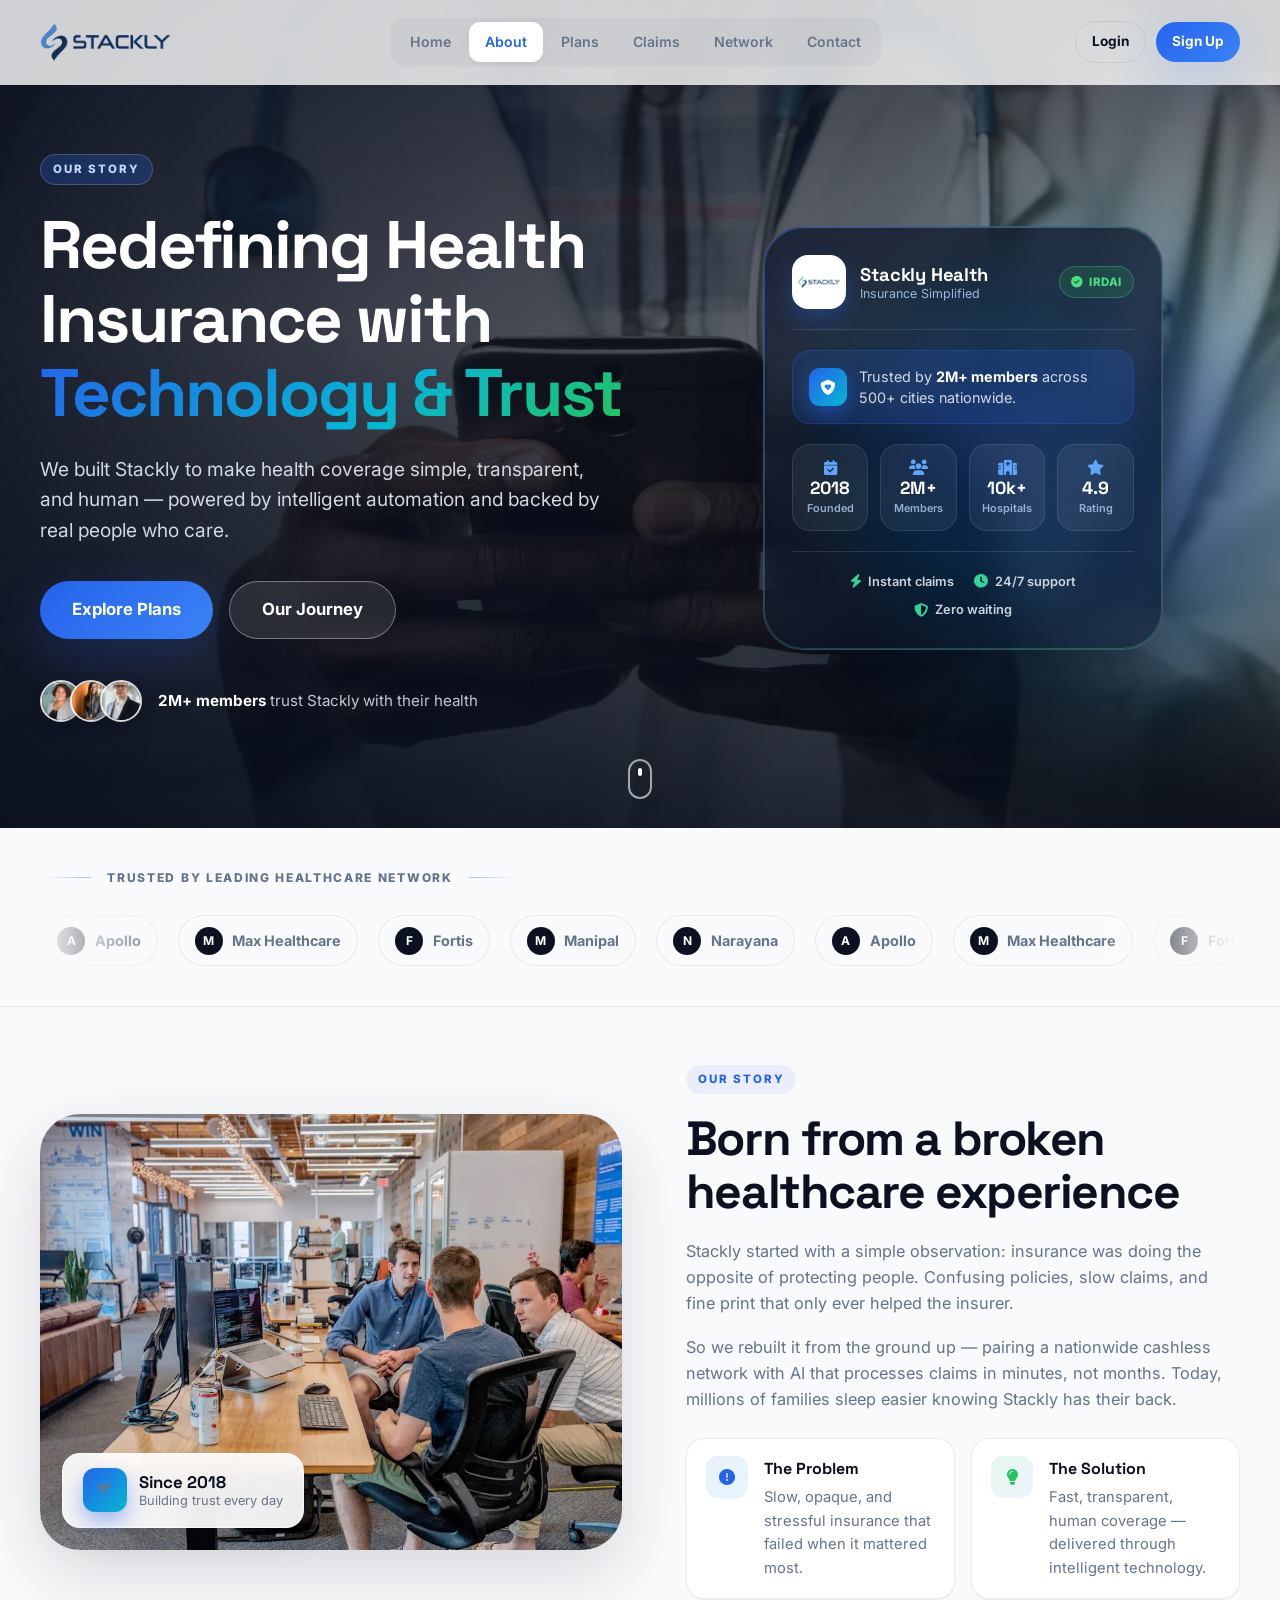
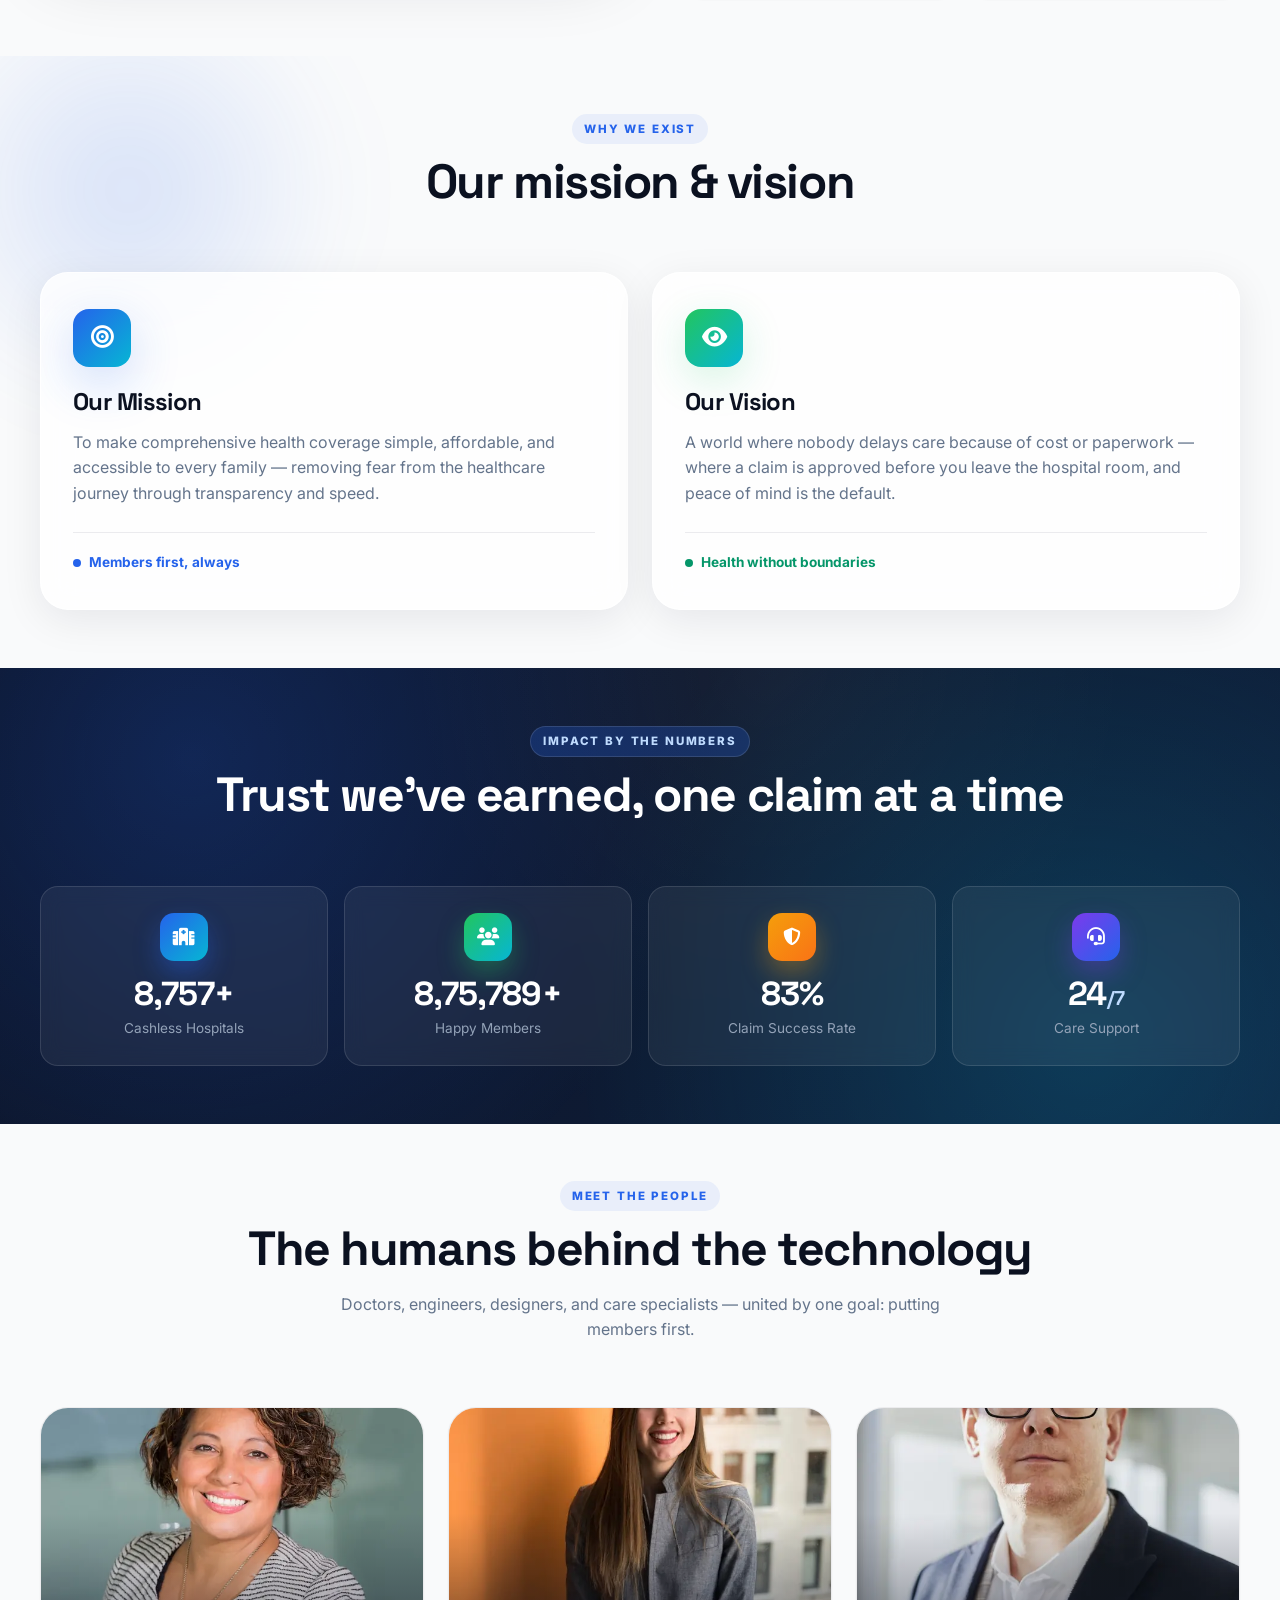
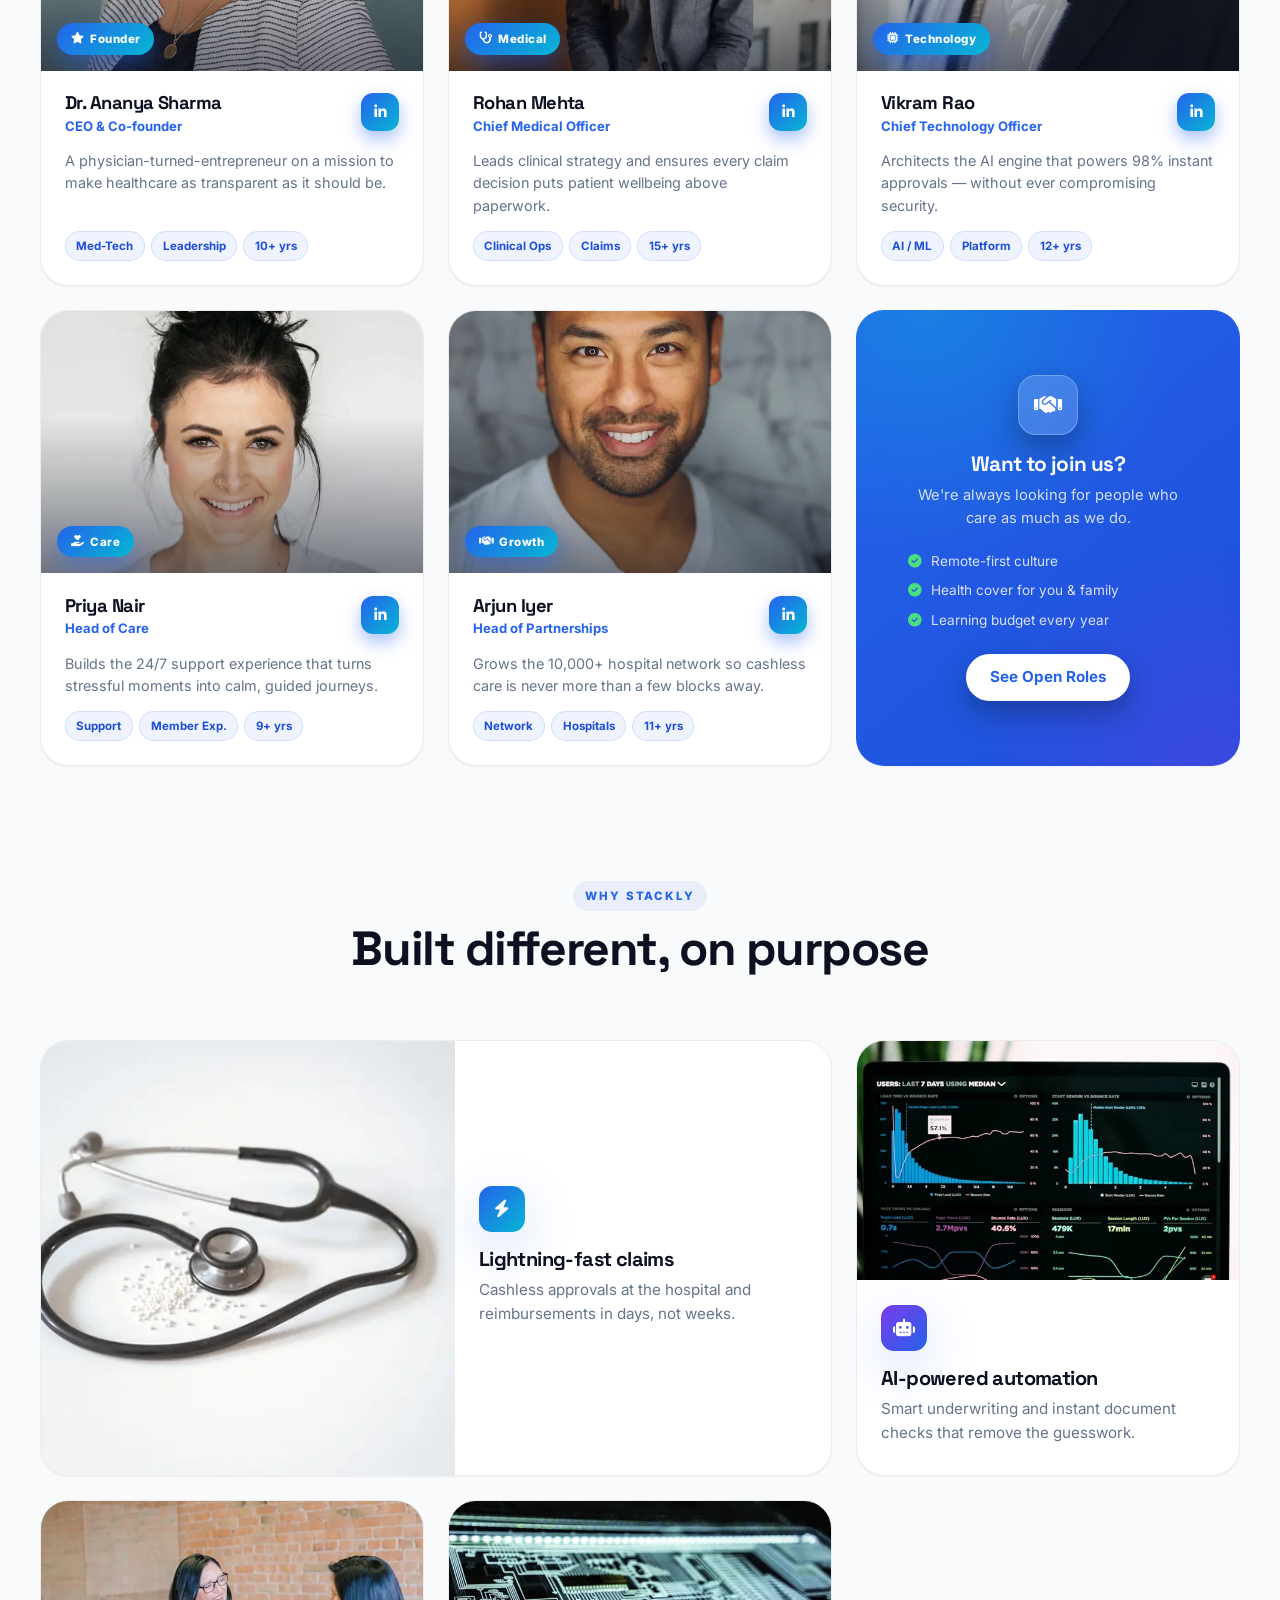
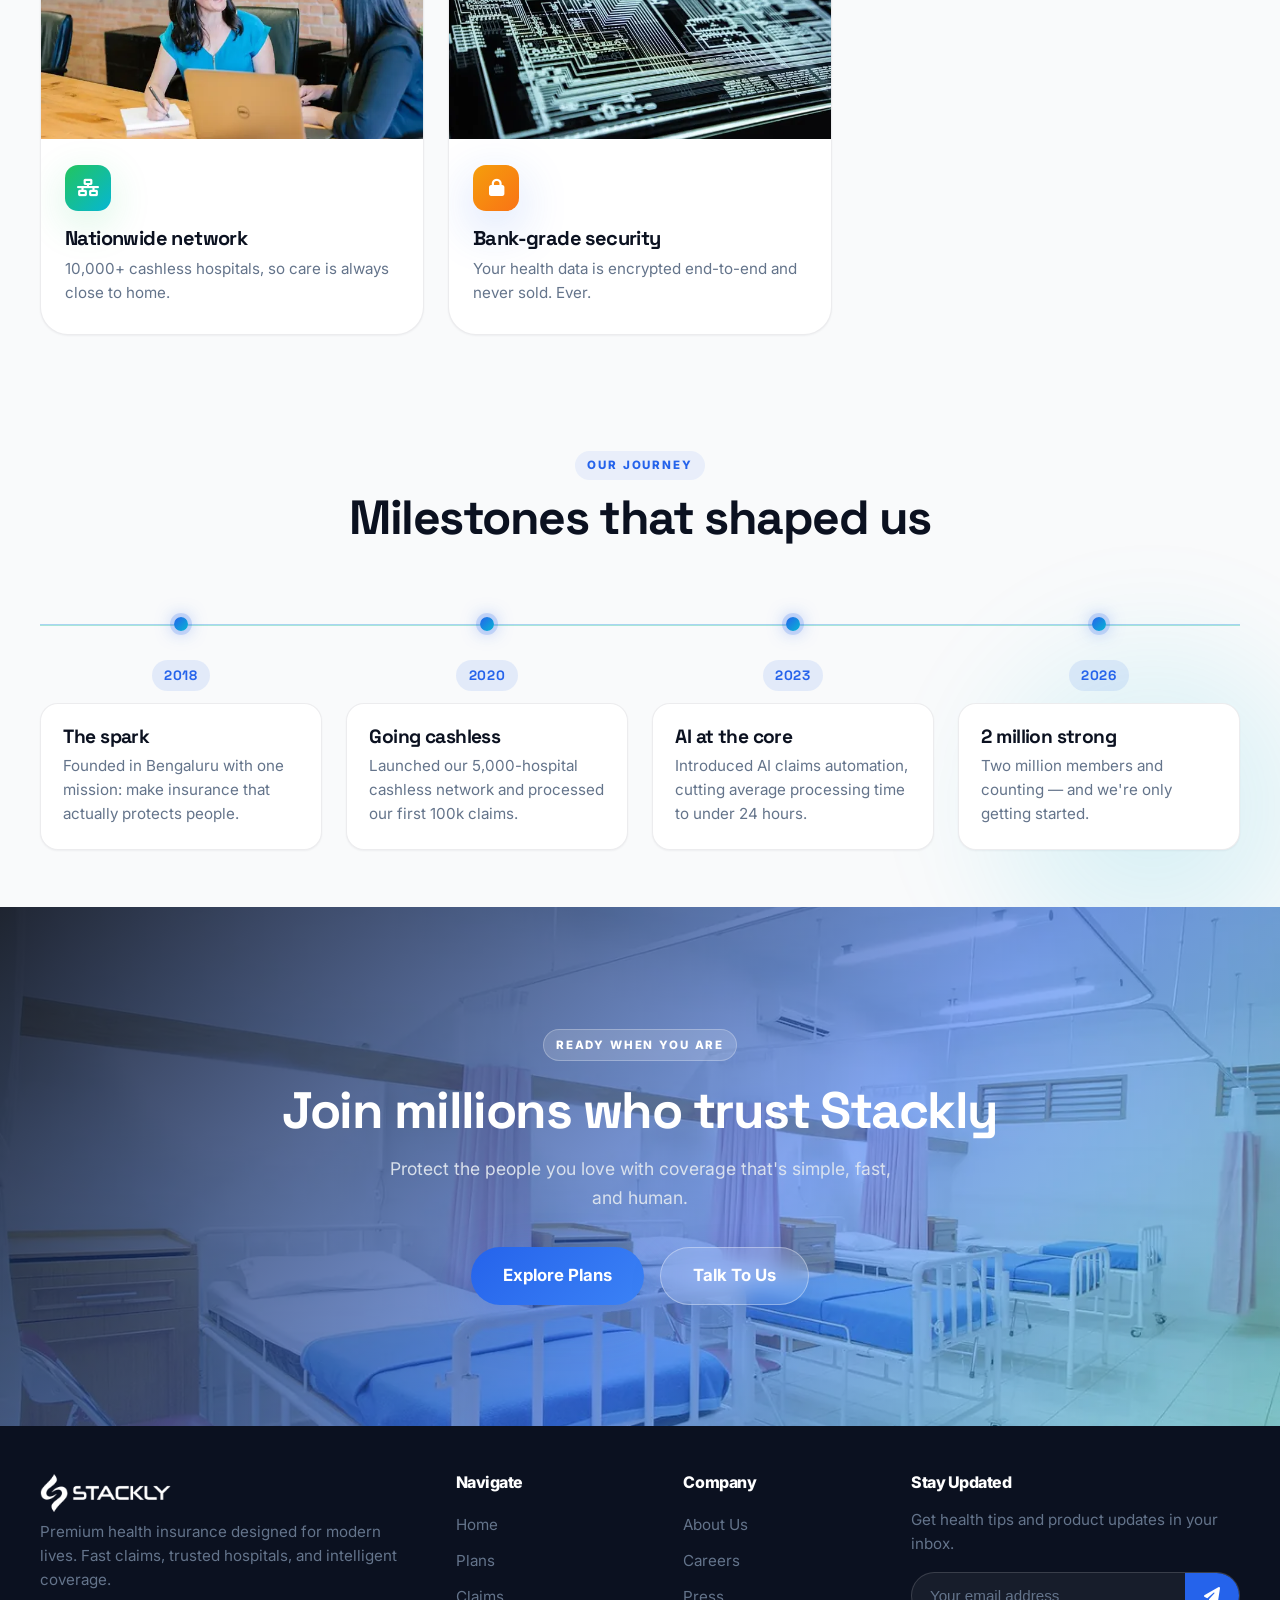
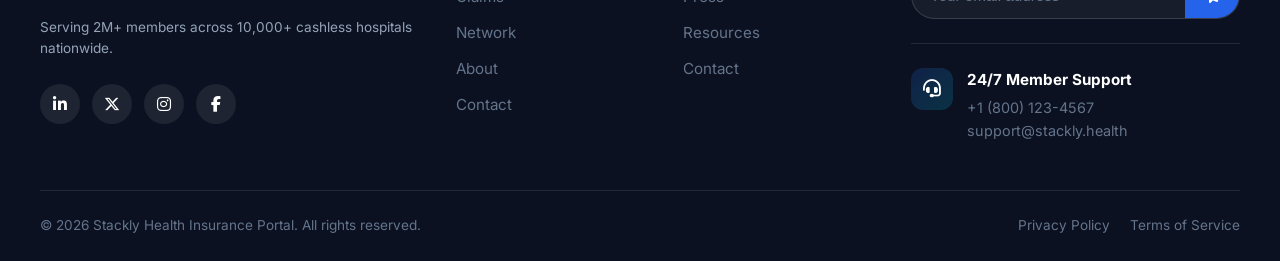
==== commit 1928c3b5: "Bug fixes" ====
--- a/about.html
+++ b/about.html
@@ -100,24 +100,81 @@
       </div>
       <div class="about-hero-overlay" aria-hidden="true"></div>
       <div class="about-hero-glow" aria-hidden="true"></div>
-      <div class="container about-hero-inner">
-        <span class="eyebrow about-hero-eyebrow">Our Story</span>
-        <h1 class="reveal">Redefining Health Insurance with <span class="gradient-text">Technology &amp; Trust</span></h1>
-        <p class="about-hero-sub reveal" style="--stagger:0.15s">We built Stackly to make health coverage simple, transparent, and human — powered by intelligent automation and backed by real people who care.</p>
-        <div class="about-hero-actions reveal" style="--stagger:0.3s">
-          <a href="plans.html" class="btn btn-primary btn-lg">Explore Plans</a>
-          <a href="#about-story" class="btn btn-glass btn-lg">Our Journey</a>
-        </div>
-        <div class="about-hero-trust reveal" style="--stagger:0.45s">
-          <div class="about-hero-avatars" aria-hidden="true">
-            <img src="assets/images/about-team-1.webp" alt="" width="64" height="80" />
-            <img src="assets/images/about-team-2.webp" alt="" width="64" height="80" />
-            <img src="assets/images/about-team-3.webp" alt="" width="64" height="80" />
-          </div>
-          <p><strong>2M+ members</strong> trust Stackly with their health</p>
+      <div class="container about-hero-grid">
+        <div class="about-hero-inner">
+          <span class="eyebrow about-hero-eyebrow">Our Story</span>
+          <h1 class="reveal">Redefining Health Insurance with <span class="gradient-text">Technology &amp; Trust</span></h1>
+          <p class="about-hero-sub reveal" style="--stagger:0.15s">We built Stackly to make health coverage simple, transparent, and human — powered by intelligent automation and backed by real people who care.</p>
+          <div class="about-hero-actions reveal" style="--stagger:0.3s">
+            <a href="404.html" class="btn btn-primary btn-lg">Explore Plans</a>
+            <a href="404.html" class="btn btn-glass btn-lg">Our Journey</a>
+          </div>
+          <div class="about-hero-trust reveal" style="--stagger:0.45s">
+            <div class="about-hero-avatars" aria-hidden="true">
+              <img src="assets/images/about-team-1.webp" alt="" width="64" height="80" />
+              <img src="assets/images/about-team-2.webp" alt="" width="64" height="80" />
+              <img src="assets/images/about-team-3.webp" alt="" width="64" height="80" />
+            </div>
+            <p><strong>2M+ members</strong> trust Stackly with their health</p>
+          </div>
+        </div>
+
+        <div class="about-hero-visual" id="aboutHeroVisual">
+          <div class="ahv-halo" aria-hidden="true"></div>
+          <div class="ahv-profile">
+            <div class="ahv-profile-head">
+              <div class="ahv-profile-logo">
+                <img src="assets/images/logo-stackly.webp" alt="Stackly Health" width="1000" height="220" />
+              </div>
+              <div class="ahv-profile-title">
+                <strong>Stackly Health</strong>
+                <span>Insurance Simplified</span>
+              </div>
+              <span class="ahv-verified"><i class="fa-solid fa-circle-check"></i> IRDAI</span>
+            </div>
+            <div class="ahv-profile-tagline">
+              <i class="fa-solid fa-shield-heart"></i>
+              <p>Trusted by <strong>2M+ members</strong> across 500+ cities nationwide.</p>
+            </div>
+            <div class="ahv-profile-stats">
+              <div class="ahv-stat-cell">
+                <i class="fa-solid fa-calendar-check"></i>
+                <strong>2018</strong>
+                <span>Founded</span>
+              </div>
+              <div class="ahv-stat-cell">
+                <i class="fa-solid fa-users"></i>
+                <strong>2M+</strong>
+                <span>Members</span>
+              </div>
+              <div class="ahv-stat-cell">
+                <i class="fa-solid fa-hospital"></i>
+                <strong>10k+</strong>
+                <span>Hospitals</span>
+              </div>
+              <div class="ahv-stat-cell">
+                <i class="fa-solid fa-star"></i>
+                <strong>4.9</strong>
+                <span>Rating</span>
+              </div>
+            </div>
+            <div class="ahv-profile-foot">
+              <div class="ahv-foot-chip"><i class="fa-solid fa-bolt"></i> Instant claims</div>
+              <div class="ahv-foot-chip"><i class="fa-solid fa-clock"></i> 24/7 support</div>
+              <div class="ahv-foot-chip"><i class="fa-solid fa-shield-halved"></i> Zero waiting</div>
+            </div>
+          </div>
         </div>
       </div>
       <div class="about-hero-scroll" aria-hidden="true"><span></span></div>
+    </section>
+
+    <!-- 1.5 PARTNERS MARQUEE -->
+    <section class="about-partners" id="about-partners" aria-label="Partner healthcare networks">
+      <div class="container">
+        <p class="partners-label">Trusted by leading healthcare network</p>
+        <div class="partners-marquee" id="aboutPartnersMarquee" aria-hidden="true"></div>
+      </div>
     </section>
 
     <!-- 2. OUR STORY -->
@@ -219,36 +276,131 @@
         </div>
         <div class="about-team-grid">
           <article class="about-team-card reveal" style="--stagger:0.05s">
-            <div class="about-team-photo"><img src="assets/images/about-team-1.webp" alt="Dr. Ananya Sharma, CEO & Co-founder" width="640" height="800" /><div class="about-team-overlay"><span class="about-team-social"><i class="fa-brands fa-linkedin-in"></i></span></div></div>
-            <h3>Dr. Ananya Sharma</h3>
-            <p>CEO &amp; Co-founder</p>
+            <div class="about-team-photo">
+              <img src="assets/images/about-team-1.webp" alt="Dr. Ananya Sharma, CEO & Co-founder" width="640" height="800" />
+              <div class="about-team-overlay">
+                <span class="about-team-badge"><i class="fa-solid fa-star"></i> Founder</span>
+              </div>
+            </div>
+            <div class="about-team-body">
+              <div class="about-team-head">
+                <div>
+                  <h3>Dr. Ananya Sharma</h3>
+                  <p class="about-team-role">CEO &amp; Co-founder</p>
+                </div>
+                <span class="about-team-social"><a href="404.html" aria-label="LinkedIn"><i class="fa-brands fa-linkedin-in"></i></a></span>
+              </div>
+              <p class="about-team-bio">A physician-turned-entrepreneur on a mission to make healthcare as transparent as it should be.</p>
+              <div class="about-team-tags">
+                <span>Med-Tech</span>
+                <span>Leadership</span>
+                <span>10+ yrs</span>
+              </div>
+            </div>
           </article>
           <article class="about-team-card reveal" style="--stagger:0.12s">
-            <div class="about-team-photo"><img src="assets/images/about-team-2.webp" alt="Rohan Mehta, Chief Medical Officer" width="640" height="800" /><div class="about-team-overlay"><span class="about-team-social"><i class="fa-brands fa-linkedin-in"></i></span></div></div>
-            <h3>Rohan Mehta</h3>
-            <p>Chief Medical Officer</p>
+            <div class="about-team-photo">
+              <img src="assets/images/about-team-2.webp" alt="Rohan Mehta, Chief Medical Officer" width="640" height="800" />
+              <div class="about-team-overlay">
+                <span class="about-team-badge"><i class="fa-solid fa-stethoscope"></i> Medical</span>
+              </div>
+            </div>
+            <div class="about-team-body">
+              <div class="about-team-head">
+                <div>
+                  <h3>Rohan Mehta</h3>
+                  <p class="about-team-role">Chief Medical Officer</p>
+                </div>
+                <span class="about-team-social"><a href="404.html" aria-label="LinkedIn"><i class="fa-brands fa-linkedin-in"></i></a></span>
+              </div>
+              <p class="about-team-bio">Leads clinical strategy and ensures every claim decision puts patient wellbeing above paperwork.</p>
+              <div class="about-team-tags">
+                <span>Clinical Ops</span>
+                <span>Claims</span>
+                <span>15+ yrs</span>
+              </div>
+            </div>
           </article>
           <article class="about-team-card reveal" style="--stagger:0.19s">
-            <div class="about-team-photo"><img src="assets/images/about-team-3.webp" alt="Vikram Rao, Chief Technology Officer" width="640" height="800" /><div class="about-team-overlay"><span class="about-team-social"><i class="fa-brands fa-linkedin-in"></i></span></div></div>
-            <h3>Vikram Rao</h3>
-            <p>Chief Technology Officer</p>
+            <div class="about-team-photo">
+              <img src="assets/images/about-team-3.webp" alt="Vikram Rao, Chief Technology Officer" width="640" height="800" />
+              <div class="about-team-overlay">
+                <span class="about-team-badge"><i class="fa-solid fa-microchip"></i> Technology</span>
+              </div>
+            </div>
+            <div class="about-team-body">
+              <div class="about-team-head">
+                <div>
+                  <h3>Vikram Rao</h3>
+                  <p class="about-team-role">Chief Technology Officer</p>
+                </div>
+                <span class="about-team-social"><a href="404.html" aria-label="LinkedIn"><i class="fa-brands fa-linkedin-in"></i></a></span>
+              </div>
+              <p class="about-team-bio">Architects the AI engine that powers 98% instant approvals — without ever compromising security.</p>
+              <div class="about-team-tags">
+                <span>AI / ML</span>
+                <span>Platform</span>
+                <span>12+ yrs</span>
+              </div>
+            </div>
           </article>
           <article class="about-team-card reveal" style="--stagger:0.26s">
-            <div class="about-team-photo"><img src="assets/images/about-team-4.webp" alt="Priya Nair, Head of Care" width="640" height="800" /><div class="about-team-overlay"><span class="about-team-social"><i class="fa-brands fa-linkedin-in"></i></span></div></div>
-            <h3>Priya Nair</h3>
-            <p>Head of Care</p>
+            <div class="about-team-photo">
+              <img src="assets/images/about-team-4.webp" alt="Priya Nair, Head of Care" width="640" height="800" />
+              <div class="about-team-overlay">
+                <span class="about-team-badge"><i class="fa-solid fa-hand-holding-heart"></i> Care</span>
+              </div>
+            </div>
+            <div class="about-team-body">
+              <div class="about-team-head">
+                <div>
+                  <h3>Priya Nair</h3>
+                  <p class="about-team-role">Head of Care</p>
+                </div>
+                <span class="about-team-social"><a href="404.html" aria-label="LinkedIn"><i class="fa-brands fa-linkedin-in"></i></a></span>
+              </div>
+              <p class="about-team-bio">Builds the 24/7 support experience that turns stressful moments into calm, guided journeys.</p>
+              <div class="about-team-tags">
+                <span>Support</span>
+                <span>Member Exp.</span>
+                <span>9+ yrs</span>
+              </div>
+            </div>
           </article>
           <article class="about-team-card reveal" style="--stagger:0.33s">
-            <div class="about-team-photo"><img src="assets/images/about-team-5.webp" alt="Arjun Iyer, Head of Partnerships" width="640" height="800" /><div class="about-team-overlay"><span class="about-team-social"><i class="fa-brands fa-linkedin-in"></i></span></div></div>
-            <h3>Arjun Iyer</h3>
-            <p>Head of Partnerships</p>
+            <div class="about-team-photo">
+              <img src="assets/images/about-team-5.webp" alt="Arjun Iyer, Head of Partnerships" width="640" height="800" />
+              <div class="about-team-overlay">
+                <span class="about-team-badge"><i class="fa-solid fa-handshake"></i> Growth</span>
+              </div>
+            </div>
+            <div class="about-team-body">
+              <div class="about-team-head">
+                <div>
+                  <h3>Arjun Iyer</h3>
+                  <p class="about-team-role">Head of Partnerships</p>
+                </div>
+                <span class="about-team-social"><a href="404.html" aria-label="LinkedIn"><i class="fa-brands fa-linkedin-in"></i></a></span>
+              </div>
+              <p class="about-team-bio">Grows the 10,000+ hospital network so cashless care is never more than a few blocks away.</p>
+              <div class="about-team-tags">
+                <span>Network</span>
+                <span>Hospitals</span>
+                <span>11+ yrs</span>
+              </div>
+            </div>
           </article>
           <article class="about-team-card about-team-card-cta reveal" style="--stagger:0.4s">
             <div class="about-team-cta-inner">
               <span class="about-team-cta-icon"><i class="fa-solid fa-handshake"></i></span>
               <h3>Want to join us?</h3>
               <p>We're always looking for people who care as much as we do.</p>
-              <a href="contact.html" class="btn btn-primary">See Open Roles</a>
+              <ul class="about-team-cta-perks">
+                <li><i class="fa-solid fa-circle-check"></i> Remote-first culture</li>
+                <li><i class="fa-solid fa-circle-check"></i> Health cover for you &amp; family</li>
+                <li><i class="fa-solid fa-circle-check"></i> Learning budget every year</li>
+              </ul>
+              <a href="404.html" class="btn btn-primary">See Open Roles</a>
             </div>
           </article>
         </div>
@@ -353,8 +505,8 @@
         <h2>Join millions who trust Stackly</h2>
         <p>Protect the people you love with coverage that's simple, fast, and human.</p>
         <div class="about-cta-actions">
-          <a href="plans.html" class="btn btn-primary btn-lg">Explore Plans</a>
-          <a href="contact.html" class="btn btn-glass btn-lg">Talk To Us</a>
+          <a href="404.html" class="btn btn-primary btn-lg">Explore Plans</a>
+          <a href="404.html" class="btn btn-glass btn-lg">Talk To Us</a>
         </div>
       </div>
     </section>
@@ -421,8 +573,8 @@
       <div class="footer-bottom">
         <p>&copy; 2026 Stackly Health Insurance Portal. All rights reserved.</p>
         <div class="legal-links">
-          <a href="#">Privacy Policy</a>
-          <a href="#">Terms of Service</a>
+          <a href="404.html">Privacy Policy</a>
+          <a href="404.html">Terms of Service</a>
         </div>
       </div>
     </div>
--- a/styles.css
+++ b/styles.css
@@ -884,6 +884,46 @@
 
 /* ===== Partners ===== */
 .partners { padding-block: 1.5rem; background: var(--surface); border-bottom: 1px solid var(--border); overflow: hidden; }
+.partners .partners-label {
+  display: flex;
+  align-items: center;
+  justify-content: center;
+  gap: 1rem;
+}
+.partners .partners-label::before,
+.partners .partners-label::after {
+  content: '';
+  flex: 0 0 48px;
+  height: 1px;
+  background: linear-gradient(90deg, transparent, rgba(37,99,235,0.4));
+}
+.partners .partners-label::after {
+  background: linear-gradient(90deg, rgba(37,99,235,0.4), transparent);
+}
+.about-partners {
+  padding-block: 2.5rem;
+  background: var(--bg);
+  border-bottom: 1px solid var(--border);
+  overflow: hidden;
+}
+.about-partners .partners-label {
+  display: flex;
+  align-items: center;
+  justify-content: center;
+  gap: 1rem;
+  margin-bottom: 1.75rem;
+}
+.about-partners .partners-label::before,
+.about-partners .partners-label::after {
+  content: '';
+  flex: 0 0 48px;
+  height: 1px;
+  background: linear-gradient(90deg, transparent, rgba(37,99,235,0.4));
+}
+.about-partners .partners-label::after {
+  background: linear-gradient(90deg, rgba(37,99,235,0.4), transparent);
+}
+.about-partners .partners-track { animation-duration: 22s; }
 .partners-label {
   text-align: center;
   font-size: 0.75rem;
@@ -1207,18 +1247,20 @@
 .slider-track { display: flex; transition: transform var(--transition-slow); }
 .testimonial {
   flex: 0 0 100%;
-  padding: 2rem;
+  padding: 2.5rem;
   background: var(--surface);
   border: 1px solid var(--border);
   border-radius: var(--radius-lg);
   box-shadow: var(--shadow-sm);
-}
-.stars { color: #F59E0B; font-size: 0.85rem; margin-bottom: 1rem; }
-.quote { font-size: 1.05rem; color: var(--text); margin-bottom: 1.5rem; line-height: 1.55; }
-.author { display: flex; align-items: center; gap: 0.85rem; }
-.author img { width: 52px; height: 52px; border-radius: 50%; object-fit: cover; }
-.author strong { display: block; font-weight: 800; color: var(--text); }
-.author span { display: block; font-size: 0.85rem; color: var(--text-muted); }
+  transition: transform var(--transition), box-shadow var(--transition), border-color var(--transition);
+}
+.testimonial:hover { transform: translateY(-4px); box-shadow: var(--shadow); border-color: rgba(37, 99, 235, 0.22); }
+.stars { color: #F59E0B; font-size: 1rem; margin-bottom: 1.25rem; }
+.quote { font-size: 1.15rem; color: var(--text); margin-bottom: 1.75rem; line-height: 1.6; }
+.author { display: flex; align-items: center; gap: 1rem; }
+.author img { width: 60px; height: 60px; border-radius: 50%; object-fit: cover; }
+.author strong { display: block; font-weight: 800; color: var(--text); font-size: 1.05rem; }
+.author span { display: block; font-size: 0.9rem; color: var(--text-muted); }
 .slider-arrow {
   width: 44px; height: 44px;
   flex-shrink: 0;
@@ -2151,30 +2193,50 @@
 
 .cover-cta {
   display: flex;
-  align-items: center;
-  flex-wrap: wrap;
-  gap: 1.25rem;
+  flex-direction: column;
+  align-items: center;
+  justify-content: center;
+  text-align: center;
+  gap: 1.1rem;
+  padding: 2.5rem 2rem;
   background:
-    linear-gradient(120deg, rgba(37, 99, 235, 0.07), rgba(6, 182, 212, 0.09)),
+    linear-gradient(135deg, rgba(37, 99, 235, 0.08), rgba(6, 182, 212, 0.1)),
     var(--surface);
   border: 1px solid rgba(37, 99, 235, 0.16);
 }
 .cover-cta-icon {
   flex-shrink: 0;
-  width: 54px;
-  height: 54px;
+  width: 60px;
+  height: 60px;
   display: grid;
   place-items: center;
   background: linear-gradient(135deg, var(--primary), #06B6D4);
   color: #fff;
-  border-radius: 16px;
-  font-size: 1.3rem;
+  border-radius: 18px;
+  font-size: 1.45rem;
   box-shadow: var(--shadow-blue);
-}
-.cover-cta-text { flex: 1 1 220px; }
-.cover-cta h3 { margin-bottom: 0.25rem; }
-.cover-cta p { margin-bottom: 0; }
-.cover-cta .btn { margin-left: auto; }
+  margin-bottom: 0.25rem;
+}
+.cover-cta-text { max-width: 460px; }
+.cover-cta-text h3 { font-size: 1.4rem; }
+.cover-cta-text p { margin-bottom: 0; }
+.cover-cta-perks {
+  display: flex;
+  flex-wrap: wrap;
+  justify-content: center;
+  gap: 0.6rem 1.5rem;
+  margin: 0.25rem 0 0.5rem;
+}
+.cover-cta-perks span {
+  display: inline-flex;
+  align-items: center;
+  gap: 0.45rem;
+  font-size: 0.82rem;
+  font-weight: 600;
+  color: var(--text-muted);
+}
+.cover-cta-perks span i { color: var(--primary); font-size: 0.85rem; }
+.cover-cta .btn { margin-left: 0; }
 
 .cov-stats {
   display: grid;
@@ -2210,18 +2272,20 @@
 .slider-track { display: flex; transition: transform var(--transition-slow); }
 .testimonial {
   flex: 0 0 100%;
-  padding: 2rem;
+  padding: 2.5rem;
   background: var(--bg);
   border: 1px solid var(--border);
   border-radius: var(--radius-lg);
   box-shadow: var(--shadow-sm);
-}
-.stars { color: #F59E0B; font-size: 0.85rem; margin-bottom: 1rem; }
-.quote { font-size: 1.05rem; color: var(--text); margin-bottom: 1.5rem; line-height: 1.55; }
-.author { display: flex; align-items: center; gap: 0.85rem; }
-.author img { width: 52px; height: 52px; border-radius: 50%; object-fit: cover; }
-.author strong { display: block; font-weight: 800; color: var(--text); }
-.author span { display: block; font-size: 0.85rem; color: var(--text-muted); }
+  transition: transform var(--transition), box-shadow var(--transition), border-color var(--transition);
+}
+.testimonial:hover { transform: translateY(-4px); box-shadow: var(--shadow); border-color: rgba(37, 99, 235, 0.22); }
+.stars { color: #F59E0B; font-size: 1rem; margin-bottom: 1.25rem; }
+.quote { font-size: 1.15rem; color: var(--text); margin-bottom: 1.75rem; line-height: 1.6; }
+.author { display: flex; align-items: center; gap: 1rem; }
+.author img { width: 60px; height: 60px; border-radius: 50%; object-fit: cover; }
+.author strong { display: block; font-weight: 800; color: var(--text); font-size: 1.05rem; }
+.author span { display: block; font-size: 0.9rem; color: var(--text-muted); }
 .slider-arrow {
   width: 44px; height: 44px;
   flex-shrink: 0;
@@ -3039,6 +3103,225 @@
   text-align: left;
 }
 .net-hero-search-inner .btn { padding: 0.6rem 1.25rem; font-size: 0.85rem; }
+
+/* -- Network Hero: premium visual -- */
+.net-hero-grid {
+  display: grid;
+  gap: 3rem;
+  align-items: center;
+  position: relative;
+  z-index: 2;
+}
+.net-hero-visual {
+  position: relative;
+  height: 540px;
+  display: grid;
+  place-items: center;
+}
+.net-hero-visual .nhv-halo {
+  position: absolute;
+  width: 420px;
+  height: 420px;
+  border-radius: 50%;
+  background: radial-gradient(circle, rgba(37,99,235,0.25), rgba(6,182,212,0.10) 55%, transparent 72%);
+  filter: blur(8px);
+  animation: haloPulse 4.5s ease-in-out infinite;
+  pointer-events: none;
+}
+.net-hero-visual .nhv-panel {
+  position: relative;
+  z-index: 2;
+  width: min(420px, 92%);
+  border-radius: var(--radius-xl);
+  background: linear-gradient(160deg, rgba(255,255,255,0.97), rgba(240,244,255,0.92));
+  backdrop-filter: blur(18px) saturate(160%);
+  -webkit-backdrop-filter: blur(18px) saturate(160%);
+  border: 1px solid rgba(255,255,255,0.9);
+  box-shadow: 0 34px 70px -22px rgba(11,17,32,0.45), 0 0 0 1px rgba(37,99,235,0.10), inset 0 1px 0 rgba(255,255,255,0.95);
+  overflow: hidden;
+  animation: float 6s ease-in-out infinite;
+}
+.net-hero-visual .nhv-panel::before {
+  content: '';
+  position: absolute;
+  inset: 0;
+  border-radius: var(--radius-xl);
+  padding: 1px;
+  background: linear-gradient(135deg, rgba(37,99,235,0.5), rgba(6,182,212,0.25), rgba(34,197,94,0.4));
+  -webkit-mask: linear-gradient(#fff 0 0) content-box, linear-gradient(#fff 0 0);
+  -webkit-mask-composite: xor;
+  mask-composite: exclude;
+  pointer-events: none;
+}
+.net-hero-visual .nhv-panel-head {
+  display: flex;
+  align-items: center;
+  gap: 0.85rem;
+  padding: 1.1rem 1.25rem;
+  border-bottom: 1px solid var(--border);
+}
+.net-hero-visual .nhv-panel-icon {
+  flex: 0 0 auto;
+  width: 42px;
+  height: 42px;
+  display: grid;
+  place-items: center;
+  border-radius: 12px;
+  color: #fff;
+  font-size: 1rem;
+  background: linear-gradient(135deg, var(--primary), #06B6D4);
+  box-shadow: 0 8px 16px -6px rgba(37,99,235,0.55);
+}
+.net-hero-visual .nhv-panel-title {
+  display: flex;
+  flex-direction: column;
+  line-height: 1.2;
+}
+.net-hero-visual .nhv-panel-title strong {
+  font-family: var(--font-heading);
+  font-size: 1rem;
+  color: var(--text);
+}
+.net-hero-visual .nhv-panel-title span {
+  font-size: 0.78rem;
+  color: var(--text-muted);
+}
+.net-hero-visual .nhv-live {
+  margin-left: auto;
+  display: inline-flex;
+  align-items: center;
+  gap: 0.4rem;
+  padding: 0.3rem 0.7rem;
+  border-radius: 999px;
+  font-size: 0.72rem;
+  font-weight: 800;
+  letter-spacing: 0.04em;
+  color: #16A34A;
+  background: rgba(34,197,94,0.12);
+}
+.net-hero-visual .nhv-live-dot {
+  width: 8px;
+  height: 8px;
+  border-radius: 50%;
+  background: #16A34A;
+  animation: liveBlink 1.6s ease-in-out infinite;
+}
+.net-hero-visual .nhv-map {
+  position: relative;
+  height: 250px;
+  background:
+    linear-gradient(rgba(37,99,235,0.06) 1px, transparent 1px),
+    linear-gradient(90deg, rgba(37,99,235,0.06) 1px, transparent 1px);
+  background-size: 28px 28px;
+}
+.net-hero-visual .nhv-map-lines {
+  position: absolute;
+  inset: 0;
+  width: 100%;
+  height: 100%;
+}
+.net-hero-visual .nhv-map-lines line {
+  stroke: rgba(37,99,235,0.35);
+  stroke-width: 1.5;
+  stroke-dasharray: 5 5;
+  animation: dashMove 20s linear infinite;
+}
+.net-hero-visual .nhv-pin {
+  position: absolute;
+  z-index: 2;
+  width: 34px;
+  height: 34px;
+  display: grid;
+  place-items: center;
+  border-radius: 50%;
+  color: var(--primary);
+  font-size: 0.8rem;
+  background: #fff;
+  border: 1px solid rgba(37,99,235,0.25);
+  box-shadow: 0 8px 18px rgba(37,99,235,0.3);
+}
+.net-hero-visual .nhv-pin::before {
+  content: '';
+  position: absolute;
+  inset: -5px;
+  border-radius: 50%;
+  border: 2px solid rgba(37,99,235,0.35);
+  animation: pulseRing 2.5s ease-out infinite;
+}
+.net-hero-visual .nhv-pin-1 { top: 18%; left: 10%; }
+.net-hero-visual .nhv-pin-2 { top: 14%; right: 12%; animation-delay: 0.4s; }
+.net-hero-visual .nhv-pin-3 { bottom: 18%; left: 16%; animation-delay: 0.8s; }
+.net-hero-visual .nhv-pin-4 { bottom: 12%; right: 15%; animation-delay: 1.2s; }
+.net-hero-visual .nhv-pin-5 { top: 8%; left: 38%; animation-delay: 1.6s; }
+.net-hero-visual .nhv-pin-center {
+  top: 50%;
+  left: 50%;
+  transform: translate(-50%, -50%);
+  width: 54px;
+  height: 54px;
+  color: #fff;
+  font-size: 1.15rem;
+  background: linear-gradient(135deg, var(--primary), #06B6D4);
+  border: none;
+  box-shadow: 0 12px 28px rgba(37,99,235,0.45);
+}
+.net-hero-visual .nhv-pin-center::before {
+  inset: -8px;
+  border-color: rgba(37,99,235,0.45);
+  animation-duration: 2s;
+}
+.net-hero-visual .nhv-map-label {
+  position: absolute;
+  z-index: 2;
+  font-size: 0.68rem;
+  font-weight: 700;
+  color: var(--text-muted);
+  background: rgba(255,255,255,0.85);
+  padding: 0.2rem 0.55rem;
+  border-radius: 999px;
+  box-shadow: var(--shadow-sm);
+}
+.net-hero-visual .nhv-map-label-n { top: 9%; left: 26%; }
+.net-hero-visual .nhv-map-label-e { top: 42%; right: 4%; }
+.net-hero-visual .nhv-map-label-s { bottom: 26%; left: 30%; }
+.net-hero-visual .nhv-panel-foot {
+  display: grid;
+  grid-template-columns: repeat(3, 1fr);
+  border-top: 1px solid var(--border);
+}
+.net-hero-visual .nhv-foot-stat {
+  display: flex;
+  flex-direction: column;
+  align-items: center;
+  gap: 0.15rem;
+  padding: 1rem 0.5rem;
+  text-align: center;
+  line-height: 1.2;
+}
+.net-hero-visual .nhv-foot-stat + .nhv-foot-stat { border-left: 1px solid var(--border); }
+.net-hero-visual .nhv-foot-stat strong {
+  font-family: var(--font-heading);
+  font-size: clamp(1.15rem, 2vw, 1.45rem);
+  color: var(--text);
+  letter-spacing: -0.02em;
+}
+.net-hero-visual .nhv-foot-stat span {
+  font-size: 0.74rem;
+  color: var(--text-muted);
+  font-weight: 600;
+}
+@keyframes liveBlink {
+  0%, 100% { opacity: 1; }
+  50% { opacity: 0.35; }
+}
+@keyframes pulseRing {
+  0% { transform: scale(0.7); opacity: 0.9; }
+  70% { transform: scale(1.4); opacity: 0; }
+  100% { transform: scale(1.4); opacity: 0; }
+}
+@keyframes dashMove {
+  to { stroke-dashoffset: -100; }
+}
 
 /* -- Advanced Search + Filter -- */
 .net-search {
@@ -5142,7 +5425,7 @@
   .mobile-grid .mobile-visual { order: 2; }
   .mobile-grid .mobile-content { order: 1; }
 
-  .testimonial { flex: 0 0 33.333%; }
+  .testimonial { flex: 0 0 50%; }
   .footer-grid { grid-template-columns: 2fr 1fr 1fr 1.75fr; }
   .footer-bottom { flex-direction: row; justify-content: space-between; }
   .plans-grid { grid-template-columns: repeat(3, 1fr); }
@@ -5179,6 +5462,7 @@
   .stories-slider .slider-arrow { width: 48px; height: 48px; }
 
   /* Network page desktop */
+  .net-hero-grid { grid-template-columns: 1.05fr 1fr; gap: 4rem; }
   .net-search-input { padding: 1rem 1.25rem; }
   .net-split { grid-template-columns: 400px 1fr; min-height: 560px; }
   .net-stats-grid { grid-template-columns: repeat(4, 1fr); }
@@ -6990,6 +7274,26 @@
   .contact-hero-stats { grid-template-columns: 1fr; }
   .contact-hero-perks { grid-template-columns: 1fr; }
 
+  /* Claims Success Stories slider down to 320px */
+  .stories-slider { gap: 0; }
+  .stories-slider .slider-arrow { display: none; }
+  .slider-viewport { width: 100%; }
+  .story-card { padding: 1.25rem; }
+  .story-header { flex-wrap: wrap; gap: 0.5rem; }
+  .story-amount { font-size: 1.25rem; }
+  .story-quote { font-size: 0.95rem; }
+  .story-meta { gap: 0.75rem; }
+  .story-author img { width: 42px; height: 42px; }
+
+  /* Home & Plans testimonials: full-width cards on small screens */
+  .testimonials .slider, .trust .slider { gap: 0; }
+  .testimonials .slider-arrow, .trust .slider-arrow { display: none; }
+  .testimonials .slider-viewport, .trust .slider-viewport { width: 100%; }
+  .testimonials .testimonial, .trust .testimonial { padding: 1.75rem; }
+  .testimonials .quote, .trust .quote { font-size: 1.05rem; }
+  .testimonials .stars, .trust .stars { font-size: 0.95rem; }
+  .testimonials .author img, .trust .author img { width: 52px; height: 52px; }
+
   /* Auth pages (login/signup) down to 320px */
   .auth-section { padding: 1.25rem 0; }
   .auth-container { padding: 0 1rem; }
@@ -7009,6 +7313,40 @@
   .auth-card-footer { margin-top: 1.5rem; padding-top: 1.25rem; }
 }
 
+/* Plans hero visual: prevent overlap of featured card, chips & orbit on narrow screens */
+@media (max-width: 640px) {
+  .plans-hero-visual { height: auto; min-height: 440px; }
+  .plans-hero-visual .phv-halo { width: 300px; height: 300px; }
+  .plans-hero-visual .phv-ring { width: 270px; height: 270px; }
+  .plans-hero-visual .phv-orbit-photo { display: none; }
+  .plans-hero-visual .phv-featured { width: 100%; max-width: 320px; padding: 1.25rem; }
+  .plans-hero-visual .phv-chip { min-width: 112px; padding: 0.5rem 0.7rem; }
+  .plans-hero-visual .phv-chip-icon { width: 30px; height: 30px; font-size: 0.72rem; }
+  .plans-hero-visual .phv-chip strong { font-size: 0.85rem; }
+  .plans-hero-visual .phv-chip div span { font-size: 0.66rem; }
+  .plans-hero-visual .phv-chip-basic { top: 0; left: 0; }
+  .plans-hero-visual .phv-chip-family { bottom: 0; left: 1rem; }
+  .plans-hero-visual .phv-chip-success { top: 0; right: 0; }
+
+  /* Network hero visual */
+  .net-hero-visual { height: 480px; }
+  .net-hero-visual .nhv-halo { width: 320px; height: 320px; }
+  .net-hero-visual .nhv-panel { width: min(320px, 92%); }
+  .net-hero-visual .nhv-panel-head { padding: 0.9rem 1rem; gap: 0.7rem; }
+  .net-hero-visual .nhv-panel-icon { width: 38px; height: 38px; font-size: 0.9rem; }
+  .net-hero-visual .nhv-map { height: 210px; }
+  .net-hero-visual .nhv-pin { width: 30px; height: 30px; font-size: 0.72rem; }
+  .net-hero-visual .nhv-pin-center { width: 48px; height: 48px; font-size: 1rem; }
+  .net-hero-visual .nhv-foot-stat { padding: 0.8rem 0.4rem; }
+  .net-hero-visual .nhv-foot-stat strong { font-size: 1rem; }
+  .net-hero-visual .nhv-foot-stat span { font-size: 0.66rem; }
+
+  /* About hero profile: full-width, adapts between 481-640px */
+  .about-hero-visual { justify-items: stretch; }
+  .about-hero-visual .ahv-profile { width: 100%; max-width: 460px; }
+  .about-hero-visual .ahv-halo { width: 330px; height: 330px; }
+}
+
 @media (prefers-reduced-motion: reduce) {
   html { scroll-behavior: auto; }
   *, *::before, *::after { animation-duration: 0.01ms !important; animation-iteration-count: 1 !important; transition-duration: 0.01ms !important; }
@@ -7066,8 +7404,153 @@
 .about-hero-inner {
   position: relative;
   z-index: 2;
-  max-width: 780px;
-}
+  max-width: 620px;
+}
+.about-hero-grid {
+  position: relative;
+  z-index: 2;
+  display: grid;
+  gap: 3rem;
+  align-items: center;
+}
+.about-hero-visual {
+  position: relative;
+  display: grid;
+  place-items: center;
+}
+.about-hero-visual .ahv-halo {
+  position: absolute;
+  width: 380px;
+  height: 380px;
+  border-radius: 50%;
+  background: radial-gradient(circle, rgba(37, 99, 235, 0.4), rgba(6, 182, 212, 0.12) 55%, transparent 72%);
+  filter: blur(12px);
+  animation: haloPulse 4.5s ease-in-out infinite;
+  pointer-events: none;
+}
+.about-hero-visual .ahv-profile {
+  position: relative;
+  z-index: 2;
+  width: min(400px, 100%);
+  border-radius: var(--radius-xl);
+  background: linear-gradient(160deg, rgba(15, 23, 42, 0.78), rgba(15, 23, 42, 0.6));
+  backdrop-filter: blur(18px) saturate(150%);
+  -webkit-backdrop-filter: blur(18px) saturate(150%);
+  border: 1px solid rgba(255, 255, 255, 0.2);
+  box-shadow: 0 34px 70px -22px rgba(8, 13, 28, 0.75), inset 0 1px 0 rgba(255, 255, 255, 0.12);
+  padding: 1.75rem;
+  animation: float 6s ease-in-out infinite;
+}
+.about-hero-visual .ahv-profile::before {
+  content: '';
+  position: absolute;
+  inset: 0;
+  border-radius: var(--radius-xl);
+  padding: 1px;
+  background: linear-gradient(135deg, rgba(37, 99, 235, 0.6), rgba(6, 182, 212, 0.3), rgba(34, 197, 94, 0.4));
+  -webkit-mask: linear-gradient(#fff 0 0) content-box, linear-gradient(#fff 0 0);
+  -webkit-mask-composite: xor;
+  mask-composite: exclude;
+  pointer-events: none;
+}
+.about-hero-visual .ahv-profile-head {
+  display: flex;
+  align-items: center;
+  gap: 0.9rem;
+  padding-bottom: 1.25rem;
+  border-bottom: 1px solid rgba(255, 255, 255, 0.12);
+}
+.about-hero-visual .ahv-profile-logo {
+  flex: 0 0 auto;
+  width: 54px;
+  height: 54px;
+  border-radius: 16px;
+  overflow: hidden;
+  background: #fff;
+  padding: 0.35rem;
+  box-shadow: 0 10px 22px rgba(37, 99, 235, 0.35);
+}
+.about-hero-visual .ahv-profile-logo img { width: 100%; height: 100%; object-fit: contain; }
+.about-hero-visual .ahv-profile-title { display: flex; flex-direction: column; line-height: 1.25; }
+.about-hero-visual .ahv-profile-title strong { font-family: var(--font-heading); color: #fff; font-size: 1.15rem; letter-spacing: -0.01em; }
+.about-hero-visual .ahv-profile-title span { font-size: 0.78rem; color: rgba(191, 219, 254, 0.8); }
+.about-hero-visual .ahv-verified {
+  margin-left: auto;
+  display: inline-flex;
+  align-items: center;
+  gap: 0.35rem;
+  padding: 0.35rem 0.7rem;
+  border-radius: 999px;
+  font-size: 0.72rem;
+  font-weight: 800;
+  letter-spacing: 0.04em;
+  color: #4ADE80;
+  background: rgba(34, 197, 94, 0.15);
+  border: 1px solid rgba(74, 222, 128, 0.3);
+  white-space: nowrap;
+}
+.about-hero-visual .ahv-profile-tagline {
+  display: flex;
+  align-items: center;
+  gap: 0.75rem;
+  margin: 1.25rem 0;
+  padding: 0.9rem 1rem;
+  border-radius: var(--radius);
+  background: rgba(37, 99, 235, 0.16);
+  border: 1px solid rgba(37, 99, 235, 0.3);
+}
+.about-hero-visual .ahv-profile-tagline i {
+  flex: 0 0 auto;
+  width: 38px;
+  height: 38px;
+  display: grid;
+  place-items: center;
+  border-radius: 11px;
+  color: #fff;
+  font-size: 0.95rem;
+  background: linear-gradient(135deg, var(--primary), #06B6D4);
+  box-shadow: 0 8px 18px rgba(37, 99, 235, 0.5);
+}
+.about-hero-visual .ahv-profile-tagline p { font-size: 0.9rem; line-height: 1.5; color: rgba(226, 232, 240, 0.92); }
+.about-hero-visual .ahv-profile-tagline strong { color: #fff; }
+.about-hero-visual .ahv-profile-stats {
+  display: grid;
+  grid-template-columns: repeat(4, 1fr);
+  gap: 0.75rem;
+}
+.about-hero-visual .ahv-stat-cell {
+  display: flex;
+  flex-direction: column;
+  align-items: center;
+  gap: 0.2rem;
+  text-align: center;
+  padding: 0.9rem 0.4rem;
+  border-radius: var(--radius);
+  background: rgba(255, 255, 255, 0.06);
+  border: 1px solid rgba(255, 255, 255, 0.1);
+  line-height: 1.2;
+}
+.about-hero-visual .ahv-stat-cell i { color: #60A5FA; font-size: 0.95rem; }
+.about-hero-visual .ahv-stat-cell strong { font-family: var(--font-heading); font-size: 1.1rem; color: #fff; }
+.about-hero-visual .ahv-stat-cell span { font-size: 0.68rem; color: rgba(191, 219, 254, 0.75); font-weight: 600; }
+.about-hero-visual .ahv-profile-foot {
+  display: flex;
+  flex-wrap: wrap;
+  justify-content: center;
+  gap: 0.5rem 1.25rem;
+  margin-top: 1.25rem;
+  padding-top: 1.25rem;
+  border-top: 1px solid rgba(255, 255, 255, 0.12);
+}
+.about-hero-visual .ahv-foot-chip {
+  display: inline-flex;
+  align-items: center;
+  gap: 0.4rem;
+  font-size: 0.8rem;
+  font-weight: 600;
+  color: rgba(226, 232, 240, 0.9);
+}
+.about-hero-visual .ahv-foot-chip i { color: #34D399; font-size: 0.85rem; }
 .about-hero-eyebrow {
   color: #BFDBFE;
   background: rgba(37, 99, 235, 0.25);
@@ -7353,76 +7836,106 @@
 .about-stat p { color: var(--text-light); font-size: 0.92rem; margin: 0 auto; max-width: 100%; }
 
 /* ---- 5. TEAM ---- */
-.about-team-grid { display: grid; grid-template-columns: repeat(2, 1fr); gap: 1.2rem; }
+.about-team-grid { display: grid; grid-template-columns: 1fr; gap: 1.5rem; }
 .about-team-card {
-  border-radius: var(--radius);
+  display: flex;
+  flex-direction: column;
+  border-radius: var(--radius-lg);
   background: var(--surface);
   border: 1px solid var(--border);
   box-shadow: var(--shadow-sm);
+  overflow: hidden;
+  transition: transform var(--transition), box-shadow var(--transition), border-color var(--transition);
+}
+.about-team-card:hover { transform: translateY(-5px); box-shadow: var(--shadow); border-color: rgba(37, 99, 235, 0.22); }
+.about-team-photo {
+  position: relative;
+  overflow: hidden;
+  aspect-ratio: 16 / 11;
+}
+.about-team-photo img { width: 100%; height: 100%; object-fit: cover; transition: transform 0.6s cubic-bezier(0.4,0,0.2,1); }
+.about-team-card:hover .about-team-photo img { transform: scale(1.06); }
+.about-team-overlay {
+  position: absolute;
+  inset: 0;
+  display: flex;
+  align-items: flex-end;
+  justify-content: flex-start;
   padding: 1rem;
-  text-align: center;
-  transition: transform var(--transition), box-shadow var(--transition);
-}
-.about-team-card:hover { transform: translateY(-5px); box-shadow: var(--shadow); }
-.about-team-photo {
-  position: relative;
-  border-radius: var(--radius);
-  overflow: hidden;
-  aspect-ratio: 4 / 4.4;
-  margin-bottom: 1rem;
-}
-.about-team-photo img { width: 100%; height: 100%; object-fit: cover; transition: transform 0.6s cubic-bezier(0.4,0,0.2,1); }
-.about-team-card:hover .about-team-photo img { transform: scale(1.08); }
-.about-team-overlay {
-  position: absolute;
-  inset: 0;
-  display: flex;
-  align-items: flex-end;
-  justify-content: center;
-  padding-bottom: 1rem;
-  background: linear-gradient(180deg, transparent 55%, rgba(37, 99, 235, 0.55));
-  opacity: 0;
-  transition: opacity var(--transition);
-}
-.about-team-card:hover .about-team-overlay { opacity: 1; }
-.about-team-social {
-  width: 40px;
-  height: 40px;
+  background: linear-gradient(180deg, transparent 40%, rgba(11, 17, 32, 0.55) 100%);
+}
+.about-team-badge {
+  display: inline-flex;
+  align-items: center;
+  gap: 0.4rem;
+  padding: 0.4rem 0.85rem;
+  border-radius: 999px;
+  font-size: 0.72rem;
+  font-weight: 800;
+  letter-spacing: 0.04em;
+  color: #fff;
+  background: linear-gradient(135deg, var(--primary), #06B6D4);
+  box-shadow: 0 10px 22px rgba(37, 99, 235, 0.45);
+}
+.about-team-body { display: flex; flex-direction: column; gap: 0.85rem; padding: 1.4rem 1.5rem 1.5rem; flex: 1; }
+.about-team-head { display: flex; align-items: flex-start; justify-content: space-between; gap: 1rem; }
+.about-team-head h3 { font-size: 1.15rem; margin-bottom: 0.15rem; }
+.about-team-role { font-size: 0.82rem; font-weight: 700; color: var(--primary); margin: 0; }
+.about-team-social { flex: 0 0 auto; }
+.about-team-social a {
+  width: 38px;
+  height: 38px;
   display: grid;
   place-items: center;
   border-radius: 12px;
   color: #fff;
+  font-size: 0.9rem;
   background: linear-gradient(135deg, var(--primary), #06B6D4);
-  box-shadow: 0 10px 22px rgba(37, 99, 235, 0.5);
-  transform: translateY(8px);
-  transition: transform var(--transition);
-}
-.about-team-card:hover .about-team-social { transform: translateY(0); }
-.about-team-card h3 { font-size: 1.1rem; margin-bottom: 0.15rem; }
-.about-team-card p { font-size: 0.85rem; color: var(--text-muted); margin: 0 auto; }
+  box-shadow: 0 8px 18px rgba(37, 99, 235, 0.4);
+  transition: transform var(--transition), box-shadow var(--transition);
+}
+.about-team-social a:hover { transform: translateY(-3px); box-shadow: 0 12px 26px rgba(37, 99, 235, 0.55); }
+.about-team-bio { font-size: 0.9rem; line-height: 1.55; color: var(--text-muted); margin: 0; }
+.about-team-tags { display: flex; flex-wrap: wrap; gap: 0.4rem; margin-top: auto; }
+.about-team-tags span {
+  padding: 0.3rem 0.65rem;
+  border-radius: 999px;
+  font-size: 0.72rem;
+  font-weight: 700;
+  color: var(--primary-dark);
+  background: rgba(37, 99, 235, 0.08);
+  border: 1px solid rgba(37, 99, 235, 0.14);
+}
 .about-team-card-cta {
   display: grid;
   place-items: center;
-  background: linear-gradient(140deg, var(--primary), #1D4ED8);
+  background:
+    radial-gradient(circle at 20% 0%, rgba(6, 182, 212, 0.35), transparent 45%),
+    radial-gradient(circle at 90% 100%, rgba(124, 58, 237, 0.3), transparent 40%),
+    linear-gradient(140deg, var(--primary), #1D4ED8);
   border: none;
   color: #fff;
 }
 .about-team-card-cta:hover { box-shadow: var(--shadow-blue); }
-.about-team-cta-inner { text-align: center; padding: 1rem; }
+.about-team-cta-inner { text-align: center; padding: 2.25rem 1.75rem; max-width: 340px; }
 .about-team-cta-icon {
-  width: 54px;
-  height: 54px;
-  margin: 0 auto 1rem;
+  width: 60px;
+  height: 60px;
+  margin: 0 auto 1.1rem;
   display: grid;
   place-items: center;
-  border-radius: 16px;
-  font-size: 1.3rem;
+  border-radius: 18px;
+  font-size: 1.4rem;
   color: #fff;
   background: rgba(255, 255, 255, 0.16);
   border: 1px solid rgba(255, 255, 255, 0.25);
-}
-.about-team-cta-inner h3 { color: #fff; margin-bottom: 0.5rem; }
-.about-team-cta-inner p { color: rgba(226, 232, 240, 0.9); margin: 0 auto 1.4rem; max-width: 240px; }
+  box-shadow: 0 14px 30px rgba(8, 13, 28, 0.3);
+}
+.about-team-cta-inner h3 { color: #fff; margin-bottom: 0.5rem; font-size: 1.3rem; }
+.about-team-cta-inner > p { color: rgba(226, 232, 240, 0.92); margin: 0 auto 1.25rem; font-size: 0.92rem; max-width: 280px; }
+.about-team-cta-perks { list-style: none; display: grid; gap: 0.5rem; margin: 0 auto 1.4rem; padding: 0; max-width: 280px; text-align: left; }
+.about-team-cta-perks li { display: flex; align-items: center; gap: 0.55rem; font-size: 0.85rem; color: rgba(226, 232, 240, 0.95); }
+.about-team-cta-perks i { color: var(--accent-light); }
 .about-team-cta-inner .btn { background: #fff; color: var(--primary); box-shadow: 0 12px 28px rgba(8, 13, 28, 0.3); }
 .about-team-cta-inner .btn:hover { box-shadow: 0 16px 36px rgba(8, 13, 28, 0.4); }
 
@@ -7556,12 +8069,20 @@
 @media (min-width: 768px) {
   .about-mv-grid { grid-template-columns: 1fr 1fr; }
   .about-stats-grid { grid-template-columns: repeat(4, 1fr); }
+  .about-stat { padding: 1.6rem 1rem; }
+  .about-stat strong { font-size: clamp(1.6rem, 2.6vw, 2.4rem); }
+  .about-stat p { font-size: 0.85rem; }
   .about-team-grid { grid-template-columns: repeat(3, 1fr); gap: 1.5rem; }
   .about-why-grid { grid-template-columns: 1fr 1fr; }
   .about-story-points { grid-template-columns: 1fr 1fr; }
 }
 
+@media (min-width: 481px) and (max-width: 767px) {
+  .about-team-grid { grid-template-columns: repeat(2, 1fr); gap: 1.25rem; }
+}
+
 @media (min-width: 1024px) {
+  .about-hero-grid { grid-template-columns: 1.05fr 1fr; gap: 4rem; }
   .about-story-grid { grid-template-columns: 1.05fr 1fr; gap: 4rem; }
   .about-why-grid { grid-template-columns: repeat(3, 1fr); }
   .about-why-feature { grid-column: span 2; grid-row: span 1; display: grid; grid-template-columns: 1.1fr 1fr; align-items: stretch; }
@@ -7586,15 +8107,36 @@
 }
 
 @media (min-width: 1200px) {
-  .about-hero-inner { max-width: 860px; }
+  .about-hero-inner { max-width: 620px; }
 }
 
 @media (max-width: 480px) {
   .about-hero { padding-top: 7.5rem; }
   .about-hero-actions .btn { width: 100%; justify-content: center; }
   .about-hero-trust { flex-direction: column; align-items: flex-start; gap: 0.8rem; }
-  .about-stats-grid { grid-template-columns: 1fr 1fr; gap: 0.75rem; }
-  .about-stat { padding: 1.4rem 0.8rem; }
+  .about-hero-visual .ahv-halo { width: 300px; height: 300px; }
+  .about-hero-visual .ahv-profile { padding: 1.25rem; }
+  .about-hero-visual .ahv-profile-head { gap: 0.7rem; padding-bottom: 1rem; }
+  .about-hero-visual .ahv-profile-logo { width: 46px; height: 46px; }
+  .about-hero-visual .ahv-profile-title strong { font-size: 1.05rem; }
+  .about-hero-visual .ahv-profile-title span { font-size: 0.72rem; }
+  .about-hero-visual .ahv-verified { font-size: 0.68rem; padding: 0.3rem 0.6rem; }
+  .about-hero-visual .ahv-profile-tagline { margin: 1rem 0; padding: 0.8rem 0.85rem; }
+  .about-hero-visual .ahv-profile-stats { gap: 0.5rem; }
+  .about-hero-visual .ahv-stat-cell { padding: 0.7rem 0.25rem; }
+  .about-hero-visual .ahv-stat-cell strong { font-size: 1rem; }
+  .about-hero-visual .ahv-stat-cell span { font-size: 0.62rem; }
+  .about-hero-visual .ahv-profile-foot { gap: 0.4rem 1rem; margin-top: 1rem; padding-top: 1rem; }
+  .about-hero-visual .ahv-foot-chip { font-size: 0.74rem; }
+  .about-stats-grid { grid-template-columns: 1fr 1fr; gap: 0.5rem; }
+  .about-stat { padding: 1.2rem 0.5rem; }
+  .about-stat-icon { width: 40px; height: 40px; font-size: 0.95rem; margin-bottom: 0.7rem; }
+  .about-stat strong { font-size: 1.5rem; letter-spacing: -0.02em; }
+  .about-stat p { font-size: 0.8rem; }
   .about-why-feature { display: block; }
   .about-cta-actions .btn { width: 100%; justify-content: center; }
 }
+
+@media (max-width: 360px) {
+  .about-stats-grid { grid-template-columns: 1fr; }
+}
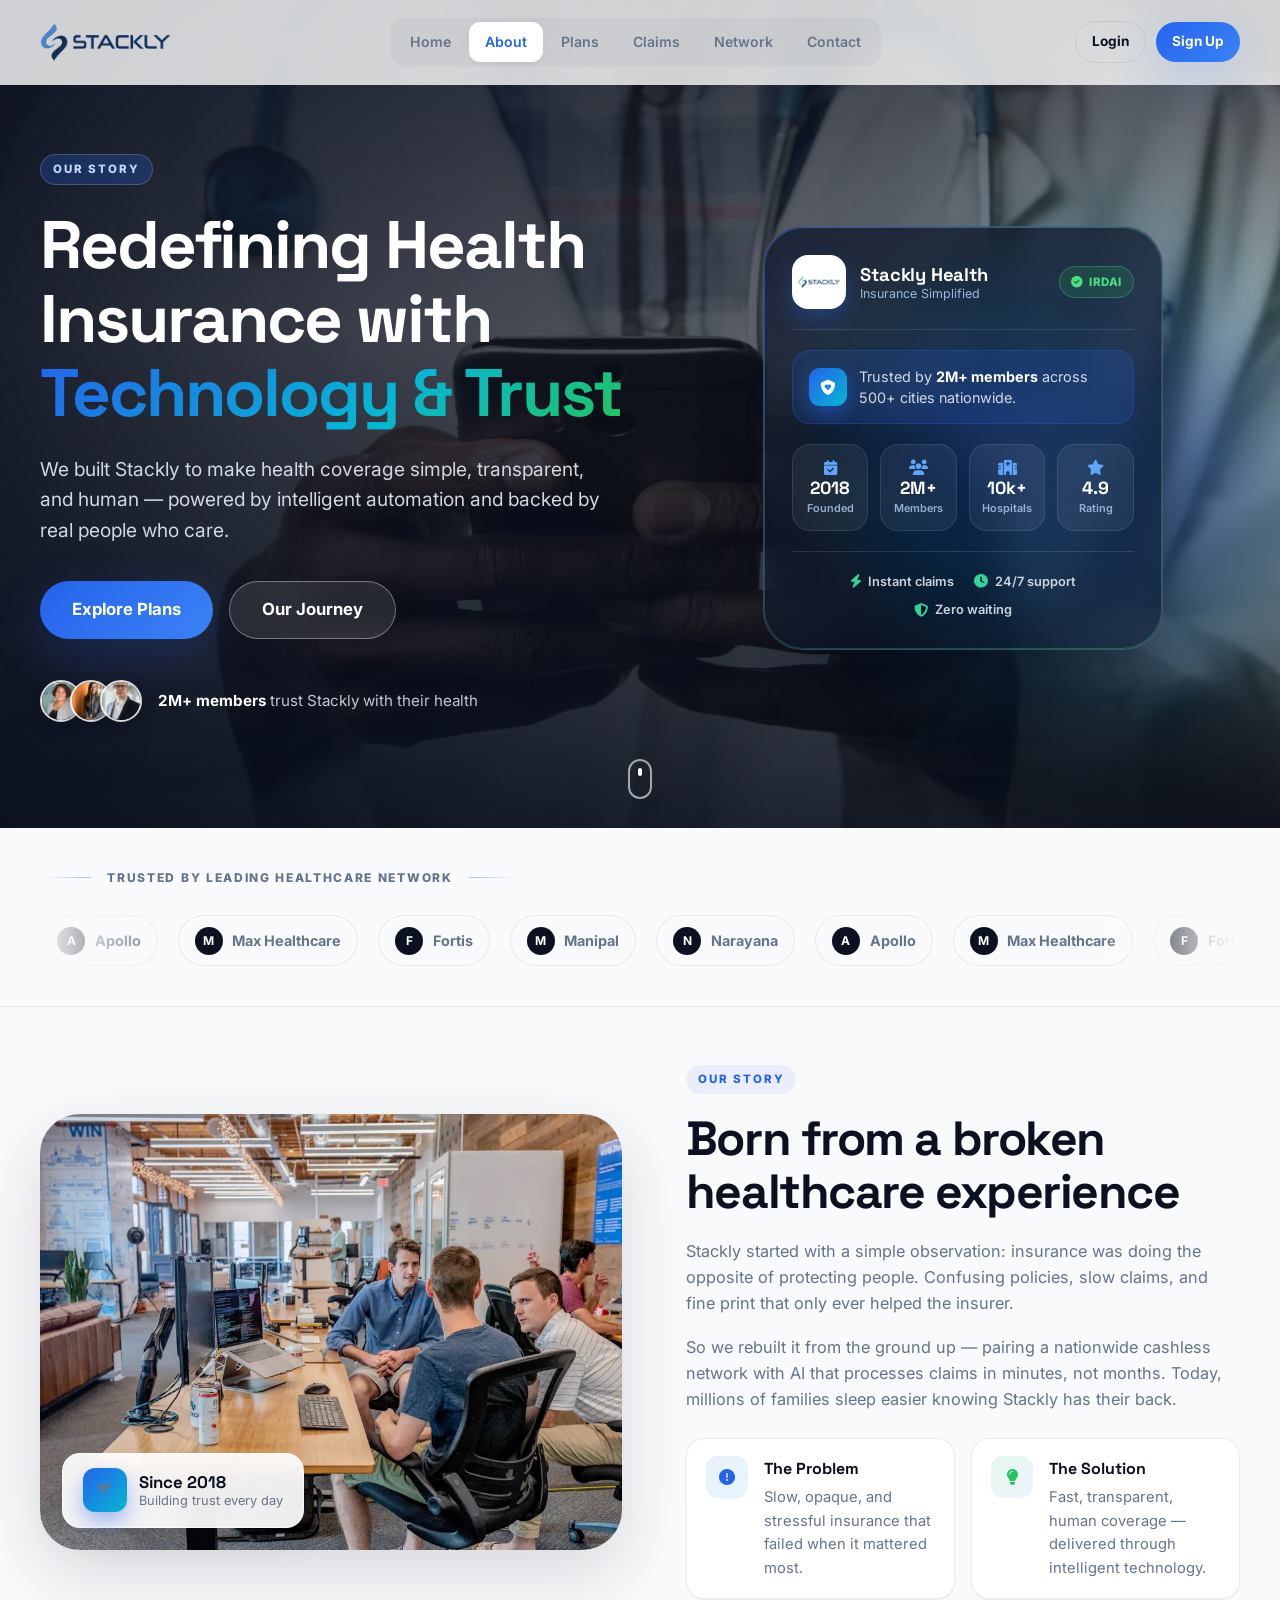
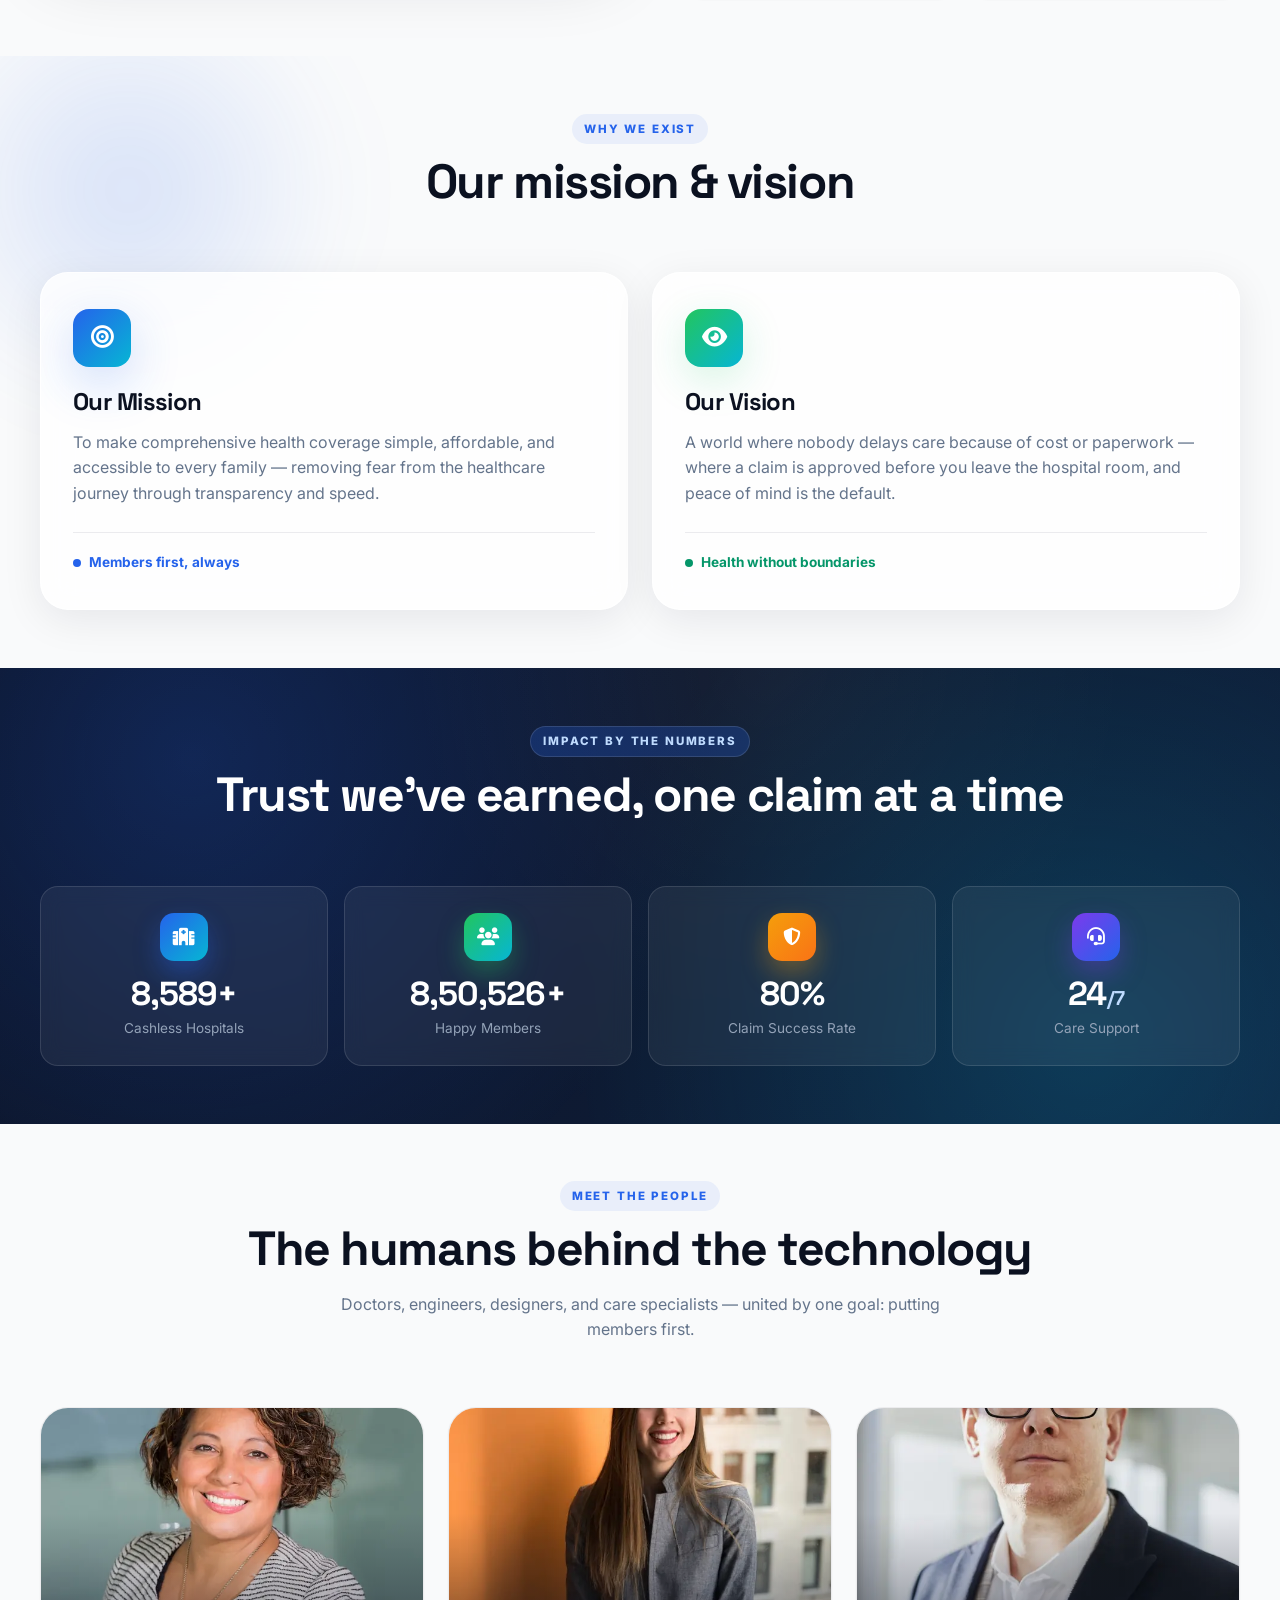
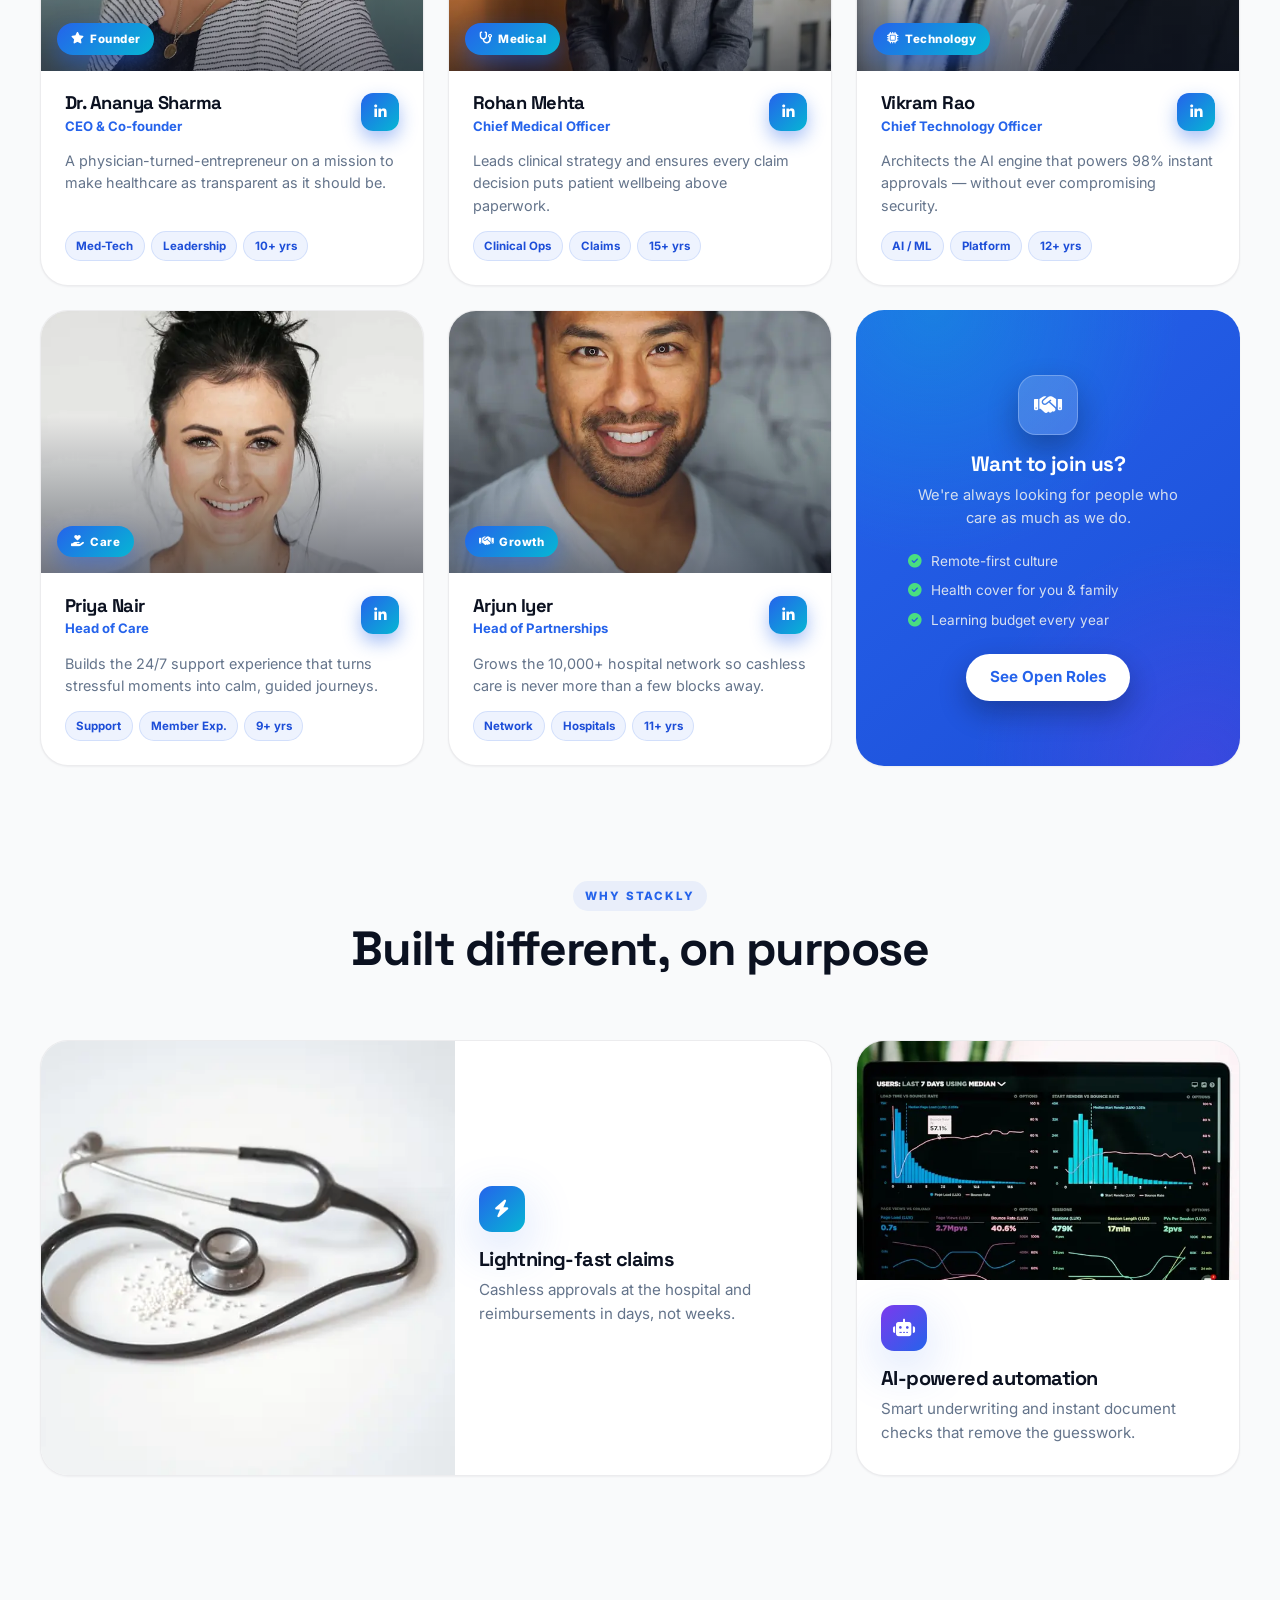
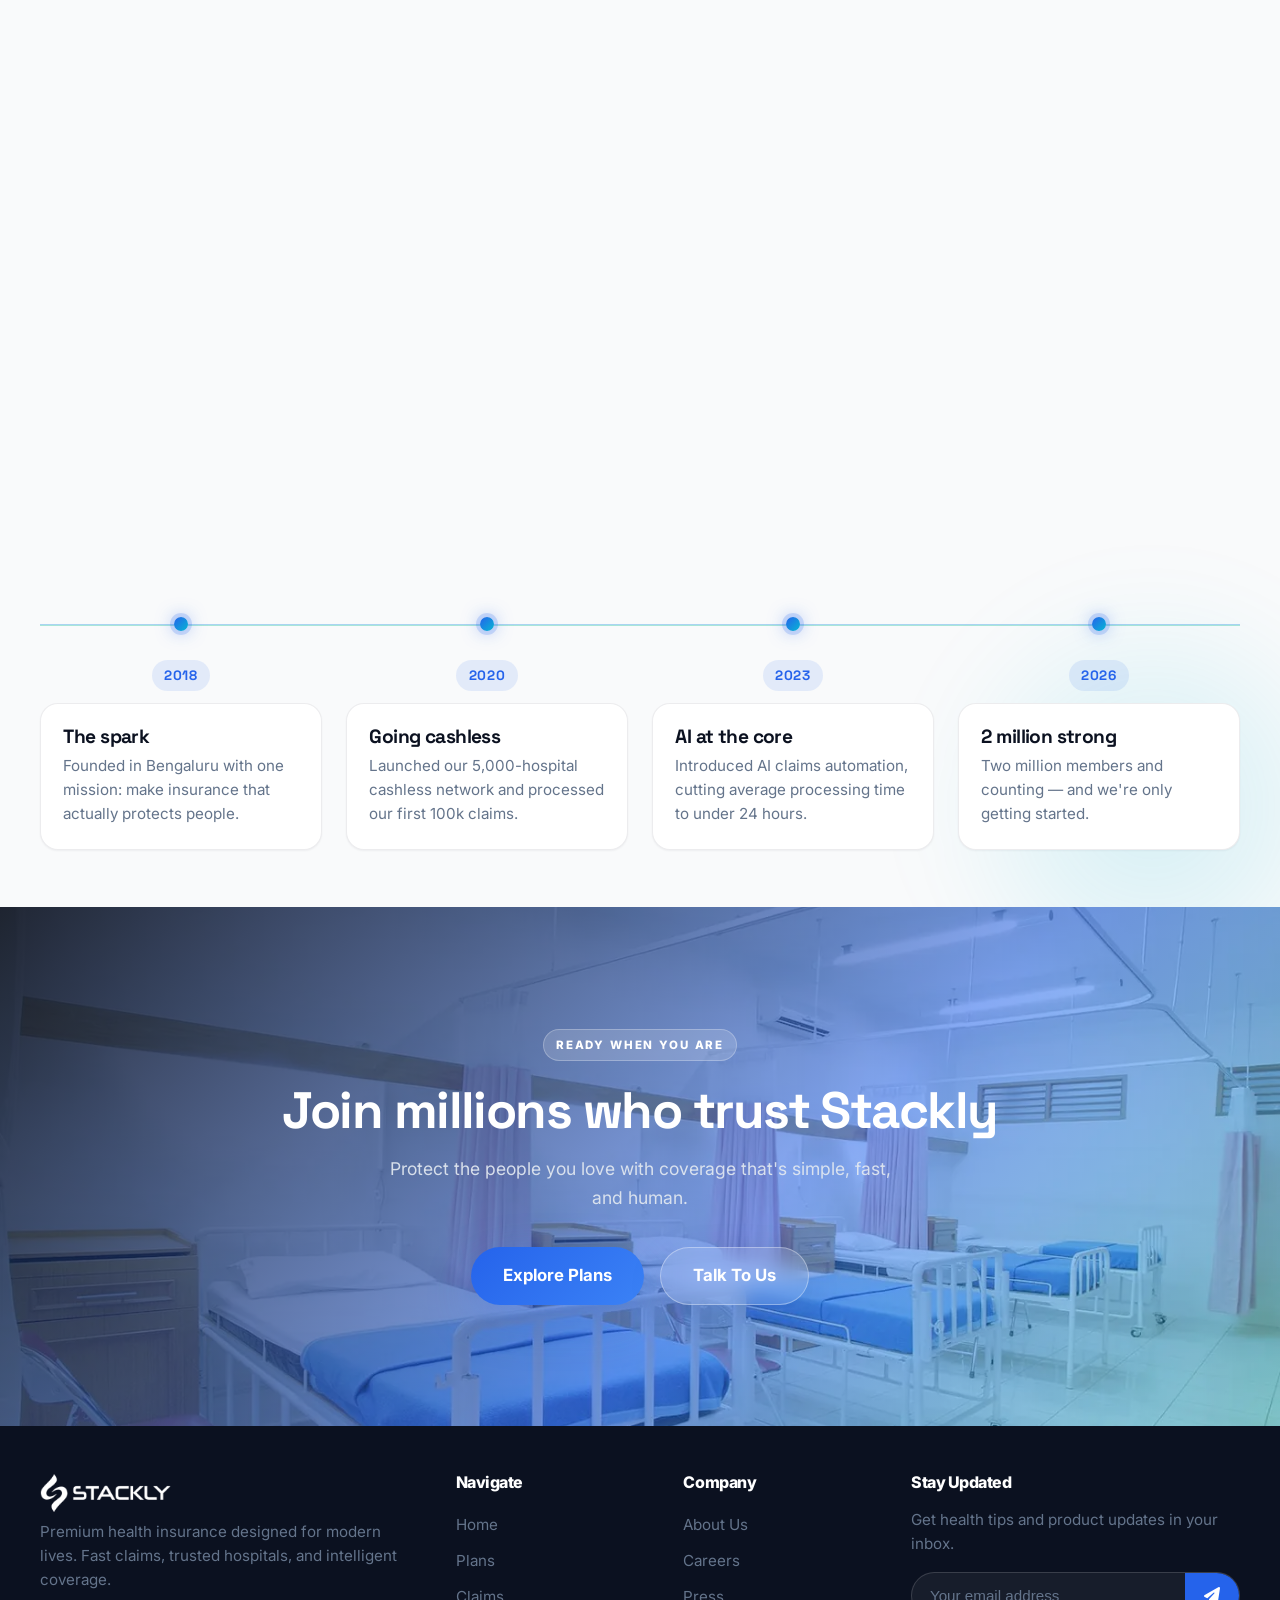
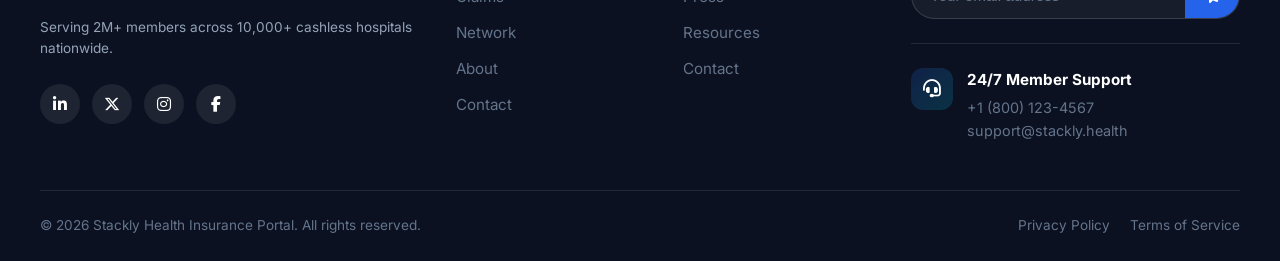
==== commit b5d427db: "Final Bug fix" ====
--- a/about.html
+++ b/about.html
@@ -54,9 +54,9 @@
           <div class="mn-section">
             <span class="mn-section-label">Quick Actions</span>
             <div class="mn-quick-grid">
-              <a href="claims.html" class="mn-quick-pill"><i class="fa-solid fa-file-medical"></i> File a Claim</a>
-              <a href="claims.html" class="mn-quick-pill"><i class="fa-solid fa-magnifying-glass-location"></i> Track Claim</a>
-              <a href="network.html" class="mn-quick-pill"><i class="fa-solid fa-stethoscope"></i> Find Hospitals</a>
+              <a href="404.html" class="mn-quick-pill"><i class="fa-solid fa-file-medical"></i> File a Claim</a>
+              <a href="404.html" class="mn-quick-pill"><i class="fa-solid fa-magnifying-glass-location"></i> Track Claim</a>
+              <a href="404.html" class="mn-quick-pill"><i class="fa-solid fa-stethoscope"></i> Find Hospitals</a>
             </div>
           </div>
           <div class="mn-feature">
--- a/styles.css
+++ b/styles.css
@@ -451,15 +451,27 @@
 .mn-feature {
   position: relative;
   background:
-    radial-gradient(circle at 0% 100%, rgba(6, 182, 212, 0.35), transparent 55%),
-    linear-gradient(135deg, #0B1120 0%, #101B34 60%, #0d1b2e 100%);
-  border: 1px solid rgba(255, 255, 255, 0.1);
+    radial-gradient(circle at 100% 0%, rgba(37, 99, 235, 0.1), transparent 60%),
+    radial-gradient(circle at 0% 100%, rgba(6, 182, 212, 0.12), transparent 55%),
+    linear-gradient(145deg, rgba(255, 255, 255, 0.9), rgba(244, 247, 253, 0.85));
+  backdrop-filter: blur(14px);
+  -webkit-backdrop-filter: blur(14px);
+  border: 1px solid rgba(37, 99, 235, 0.14);
   border-radius: var(--radius);
   padding: 1.4rem 1.25rem;
-  color: #fff;
-  position: relative;
+  color: var(--text);
   overflow: hidden;
-  box-shadow: 0 12px 32px rgba(11, 17, 32, 0.25);
+  box-shadow: 0 10px 30px rgba(37, 99, 235, 0.1), inset 0 1px 0 rgba(255, 255, 255, 0.7);
+}
+.mn-feature::before {
+  content: '';
+  position: absolute;
+  inset: auto -2rem -3.5rem auto;
+  width: 8rem;
+  height: 8rem;
+  border-radius: 50%;
+  background: radial-gradient(circle, rgba(34, 197, 94, 0.16), transparent 70%);
+  pointer-events: none;
 }
 .mn-feature::after {
   content: '';
@@ -467,21 +479,36 @@
   inset: 0 auto auto 0;
   width: 100%;
   height: 3px;
-  background: linear-gradient(90deg, var(--primary-light), #06B6D4, var(--accent));
+  background: linear-gradient(90deg, var(--primary-light), #06B6D4, var(--accent-light));
+  border-radius: var(--radius) var(--radius) 0 0;
+  opacity: 0.9;
 }
 .mn-feature-label {
-  display: inline-flex;
-  align-items: center;
+  display: flex;
+  align-items: center;
+  justify-content: center;
   gap: 0.45rem;
+  line-height: 1;
   font-size: 0.68rem;
   font-weight: 800;
   text-transform: uppercase;
   letter-spacing: 0.14em;
-  color: rgba(255, 255, 255, 0.7);
+  color: var(--text-light);
   margin-bottom: 1rem;
 }
-.mn-feature-label i { color: var(--accent-light); }
+.mn-feature-label i {
+  color: var(--primary);
+  background: rgba(37, 99, 235, 0.1);
+  width: 24px;
+  height: 24px;
+  display: grid;
+  place-items: center;
+  border-radius: 8px;
+  font-size: 0.75rem;
+  line-height: 1;
+}
 .mn-feature-inner {
+  position: relative;
   display: grid;
   grid-template-columns: 1fr 1fr;
   gap: 0.75rem;
@@ -491,13 +518,18 @@
   align-items: center;
   gap: 0.7rem;
   padding: 0.75rem 0.85rem;
-  background: rgba(255, 255, 255, 0.07);
-  border: 1px solid rgba(255, 255, 255, 0.12);
+  background: rgba(255, 255, 255, 0.75);
+  border: 1px solid var(--border);
   border-radius: 14px;
   text-align: left;
-  transition: background 0.25s, transform 0.25s;
-}
-.mn-feature-stat:hover { background: rgba(255, 255, 255, 0.12); transform: translateY(-2px); }
+  box-shadow: 0 2px 10px rgba(15, 23, 42, 0.04);
+  transition: border-color 0.25s, box-shadow 0.25s, transform 0.25s;
+}
+.mn-feature-stat:hover {
+  border-color: rgba(37, 99, 235, 0.3);
+  box-shadow: 0 8px 20px rgba(37, 99, 235, 0.12);
+  transform: translateY(-2px);
+}
 .mn-feature-stat i {
   flex-shrink: 0;
   width: 36px;
@@ -508,22 +540,19 @@
   color: #fff;
   border-radius: 11px;
   background: linear-gradient(135deg, var(--primary), #06B6D4);
-  box-shadow: 0 4px 12px rgba(37, 99, 235, 0.35);
-  margin-bottom: 0;
-  opacity: 1;
+  box-shadow: 0 4px 12px rgba(37, 99, 235, 0.3);
 }
 .mn-feature-stat strong {
   display: block;
   font-size: 1.1rem;
   font-weight: 800;
   line-height: 1.15;
-  color: #fff;
+  color: var(--text);
 }
 .mn-feature-stat span {
   display: block;
   font-size: 0.68rem;
-  opacity: 0.75;
-  color: #fff;
+  color: var(--text-muted);
 }
 
 /* Support */
@@ -568,6 +597,8 @@
   display: flex;
   align-items: center;
   justify-content: space-between;
+  flex-wrap: wrap;
+  gap: 0.75rem;
   flex-shrink: 0;
 }
 .mn-social {
@@ -586,6 +617,15 @@
 }
 .mn-social a:hover { background: rgba(37, 99, 235, 0.08); color: var(--primary); }
 .mn-footer p { font-size: 0.7rem; color: var(--text-light); }
+
+@media (max-width: 640px) {
+  .mn-footer {
+    flex-direction: column;
+    justify-content: center;
+    text-align: center;
+  }
+  .mn-footer p { line-height: 1.5; }
+}
 
 /* Desktop: hide mobile nav, show inline nav */
 @media (min-width: 1024px) {
@@ -2901,6 +2941,12 @@
 .sfc-3 { bottom: 5%; left: 5%; animation-delay: 3s; }
 .sfc-3 i { color: #F59E0B; }
 
+@media (max-width: 767px) {
+  .smart-float-card {
+    display: none;
+  }
+}
+
 /* -- Claim Success Stories -- */
 .claim-stories { background: var(--bg); }
 .stories-slider { position: relative; display: flex; align-items: center; gap: 1rem; }
@@ -3433,6 +3479,18 @@
   transition: opacity var(--transition);
 }
 .net-search-tag .remove-tag:hover { opacity: 1; }
+
+@media (max-width: 640px) {
+  .net-search-row {
+    flex-direction: column;
+    align-items: stretch;
+    gap: 0.65rem;
+  }
+  .net-search-row .btn {
+    width: 100%;
+    justify-content: center;
+  }
+}
 
 /* -- Map + List Section -- */
 .net-map-section { background: var(--bg); }
